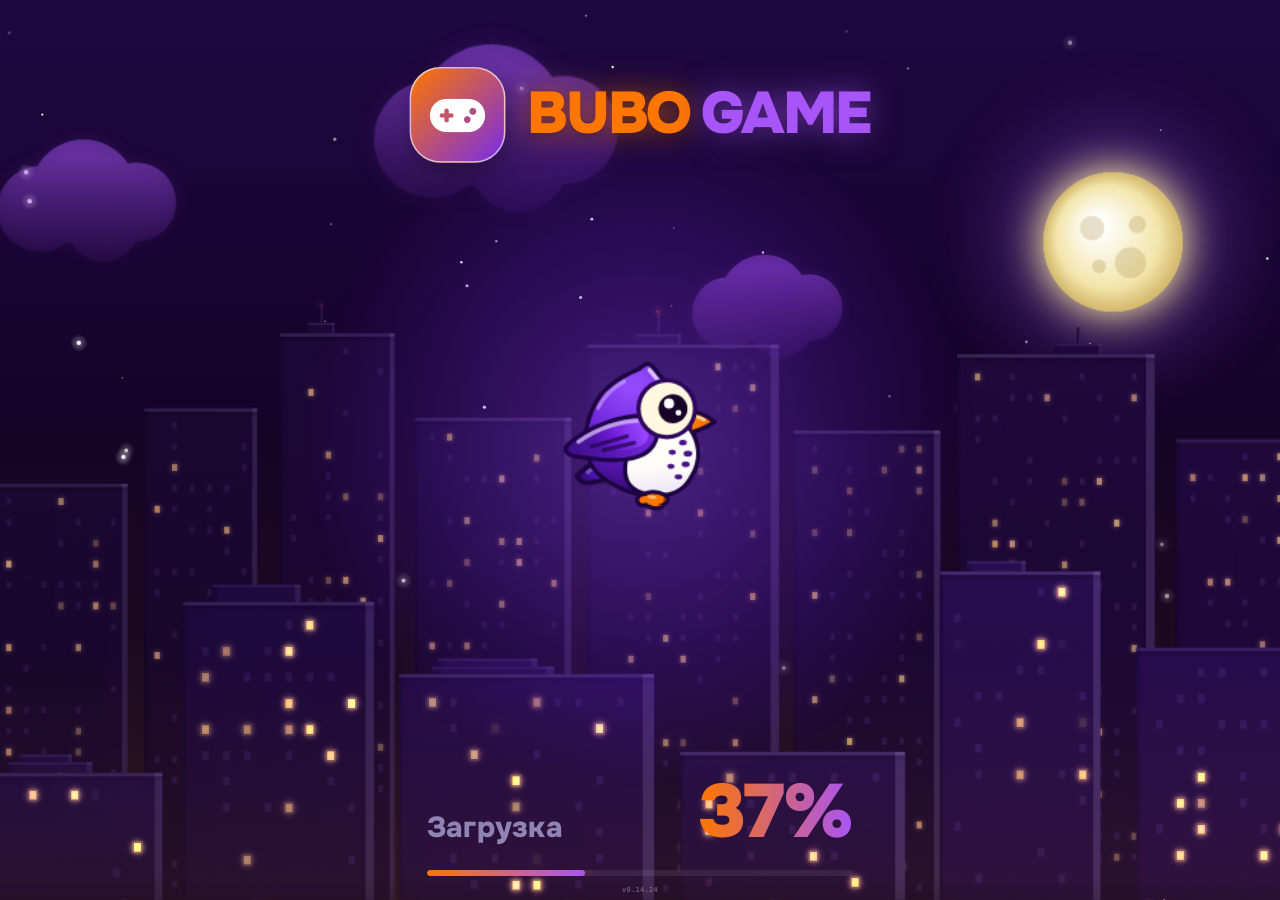
==== app.html @ 9967c68c "v0.14.24: регистрация (ник, почта, пароль, аватар-сова; ВК — заглушка), плашка игрока в меню, окно с" ====
<!DOCTYPE html>
<html lang="ru">
<head>
    <meta http-equiv="Cache-Control" content="no-cache, no-store, must-revalidate">
    <meta http-equiv="Pragma" content="no-cache">
    <meta charset="UTF-8">
    <meta name="color-scheme" content="only light">
    <meta name="supported-color-schemes" content="only light">
    <meta name="theme-color" content="#140326">
    <link rel="manifest" href="manifest.webmanifest">
    <link rel="icon" type="image/png" href="icons/icon-192.png?v=7">
    <link rel="apple-touch-icon" href="icons/apple-touch-icon.png?v=7">
    <meta name="viewport" content="width=device-width, initial-scale=1.0, maximum-scale=1.0, user-scalable=no">
    <title>BUBOGAME v0.14.24</title>
    <!-- Font Awesome 6 Free -->
    <link rel="stylesheet" href="css/fontawesome.css?v=0.14.24">
    <!-- Onest: локальные файлы -->
    <link rel="stylesheet" href="css/fonts.css?v=0.14.24">

    <script src="js/music-hold.js?v=0.14.24"></script>
    <link rel="stylesheet" href="css/style.css?v=0.14.24">
    
    
<link rel="stylesheet" href="css/admin.css?v=0.14.24" id="adminStyle">
    <!-- Tailwind: готовый файл стилей вместо онлайн-компилятора (тот следил за каждым изменением страницы и пересобирал стили прямо во время игры) -->
    <link rel="stylesheet" href="css/tailwind.css?v=0.14.24">
</head>
<body class="flex items-center justify-center h-full w-full">
    <!-- ЭКРАН ЗАГРУЗКИ: свои стили (не зависят от Tailwind); логотип ставится ровно на место логотипа главного меню -->
    <link rel="stylesheet" href="css/boot.css?v=0.14.24">
    <link rel="stylesheet" href="css/features.css?v=0.14.24">
    <link rel="stylesheet" href="css/rules.css?v=0.14.24">
    <link rel="stylesheet" href="css/settings.css?v=0.14.24">
    <link rel="stylesheet" href="css/profile.css?v=0.14.24">
    <div id="bootLoader">
        <canvas class="bl-stars" id="blStars"></canvas>
        <div class="bl-haze"></div>
        <div class="bl-logo" id="blLogo">
            <div class="bl-ico"><i class="fa-solid fa-gamepad"></i></div>
            <div class="bl-txt"><span style="color:#FE7600">BUBO</span><span style="color:#A855F7">GAME</span></div>
        </div>
        <div class="bl-owlbox"><canvas class="bl-owlcv" id="blOwlCv"></canvas></div>
        <div class="bl-foot">
            <div class="bl-prog" id="blProg">
                <div class="bl-row"><div class="bl-name" id="blLabel">Загрузка</div><div class="bl-pct" id="blPct">0%</div></div>
                <div class="bl-bar"><div class="bl-mask" id="blFill"></div></div>
            </div>
            <div class="bl-tap" id="blGo">Тапни, чтобы продолжить</div>
        </div>
        <div id="buildTag" style="display:block;position:absolute;left:0;right:0;bottom:6px;text-align:center;pointer-events:none;user-select:none;font:600 7px/1 monospace;color:rgba(255,255,255,.3);letter-spacing:.04em">v0.14.24</div>
    </div>
    <div id="menuHalo"><div class="mh"></div></div>   <!-- свечение совы с экрана загрузки остаётся и в главном меню -->
    <script src="js/boot.js?v=0.14.24"></script>
    <div id="gameContainer" class="relative w-full h-full max-w-md max-h-[920px] aspect-[9/16] shadow-2xl overflow-hidden flex flex-col justify-between bg-[#140326]">
        <!-- СТАРТОВЫЙ ЭКРАН / ГЛАВНОЕ МЕНЮ -->
        <div id="startScreen" class="absolute inset-0 z-30 flex flex-col justify-between p-3 bg-[#140326]/20 overflow-y-auto custom-scroll">
            <div id="menuCoins" title="Монеты"><i class="fa-solid fa-coins mc-coin"></i><i class="mc-tw" style="left:7px;top:4px;--s:7px;--d:0s">✦</i><i class="mc-tw" style="left:27px;top:24px;--s:6px;--d:1.3s">✦</i><span id="menuCoinsN">0</span></div>
            <button id="openRouletteBtn" class="rw-menu-btn h-9 w-9 rounded-xl bg-[#1d0936]/90 border border-[#782CE9]/60 text-purple-200 hover:text-white flex items-center justify-center shadow-lg transition-all active:scale-95 shrink-0" title="Рулетка призов">
                <i class="fa-solid fa-dice text-xs"></i>
                <span id="rwMenuBadge" class="rw-badge hidden">0</span>
            </button>
            <button id="openQuizBtn" class="rw-menu-btn h-9 w-9 rounded-xl bg-[#1d0936]/90 border border-[#782CE9]/60 text-purple-200 hover:text-white flex items-center justify-center shadow-lg transition-all active:scale-95 shrink-0" title="Вопросы">
                <i class="fa-solid fa-comments text-xs"></i>
            </button>
            <button id="openShopBtn" class="rw-menu-btn h-9 w-9 rounded-xl bg-[#1d0936]/90 border border-[#782CE9]/60 text-purple-200 hover:text-white flex items-center justify-center shadow-lg transition-all active:scale-95 shrink-0" title="Лавка">
                <i class="fa-solid fa-store text-xs"></i>
            </button>
            <button id="openAdminBtn" class="rw-menu-btn h-9 w-9 rounded-xl bg-[#1d0936]/90 border border-[#782CE9]/60 text-purple-200 hover:text-white flex items-center justify-center shadow-lg transition-all active:scale-95 shrink-0" title="Админка">
                <i class="fa-solid fa-sliders text-xs"></i>
            </button>
            
            <div class="menu-logo-wrap px-1 w-full flex items-center justify-center">
                <div class="flex items-center space-x-2.5 filter drop-shadow-[0_2px_20px_rgba(254,118,0,0.65)]">
                    <div class="w-14 h-14 rounded-2xl bg-gradient-to-br from-[#FE7600] to-[#782CE9] flex items-center justify-center shadow-lg border border-white/30 shrink-0">
                        <i class="fa-solid fa-gamepad text-white text-2xl"></i>
                    </div>
                    <div class="text-[30px] sm:text-[36px] tracking-tight font-black leading-none flex items-center space-x-1.5">
                        <span class="text-[#FE7600] font-black">BUBO</span>
                        <span class="text-[#A855F7] font-black">GAME</span>
                    </div>
                </div>
            </div>

            <div class="w-full space-y-2 py-1">
                <div id="menuDiffCard" class="diff-card hidden glass-panel-menu border-[#782CE9]/60 rounded-2xl p-3 shadow-xl space-y-1">
                    <div class="flex justify-between items-center text-[10px] font-black text-purple-200">
                        <div class="flex items-center space-x-1 text-cyan-400 uppercase tracking-tight">
                            <i class="fa-solid fa-gauge-high text-[10px]"></i>
                            <span>СЛОЖНОСТЬ: <strong id="menuDiffLabel" class="diff-label text-emerald-400 font-black">СУПЕРЛАЙТ</strong></span>
                        </div>
                        <div id="menuDiffPercent" class="text-purple-300 font-black">0%</div>
                    </div>
                    <div class="diff-bar" data-prefix="menu"></div>
                </div>

                <div id="statsCard" class="hidden glass-panel-menu border-[#FE7600]/45 rounded-2xl p-3.5 shadow-xl text-left space-y-2">
                    <div class="flex justify-between items-center text-[11px] text-[#FE7600] font-black">
                        <span class="uppercase tracking-wider font-black" style="color:#fff"><i class="fa-solid fa-chart-line mr-1" style="color:#FE7600"></i> Прогресс</span>
                        <div id="menuAttempts" class="flex items-center space-x-1 uppercase tracking-wider shrink-0" style="color:#fff;font-size:11px"><i class="fa-solid fa-rotate-right" style="color:#FE7600;font-size:11px"></i><span class="font-black" style="font-size:11px">ПОПЫТКИ: <strong id="menuAttemptsVal" class="font-black" style="color:#FE7600;font-size:11px">2</strong></span></div>
                    </div>
                    <div class="grid grid-cols-2 gap-2 text-purple-200">
                        <div class="bg-[#140326]/80 px-2.5 py-1 rounded-xl border border-purple-900/50 flex justify-between items-center whitespace-nowrap">
                            <span class="text-[11px] font-bold" style="color:#FE7600">Вопросы:</span>
                            <span id="menuScore" class="text-[13px] font-black ml-1" style="color:#FE7600">0</span>
                        </div>
                        <div class="bg-[#140326]/80 px-2.5 py-1 rounded-xl border border-purple-900/50 flex justify-between items-center whitespace-nowrap">
                            <span class="text-[11px] font-bold" style="color:#A855F7">Темы:</span>
                            <span id="menuTokens" class="text-[13px] font-black ml-1" style="color:#A855F7">0 / 70</span>
                        </div>
                    </div>
                    <div class="grid grid-cols-6 gap-1 pt-1 pb-0.5">
                        <div id="menu-badge-music" class="collection-badge-slot rounded-xl bg-[#140326]/90 border border-white/10 flex flex-col items-center justify-between">
                            <i id="menu-icon_music" class="fa-solid fa-music text-gray-500 text-[12px] leading-none"></i>
                            <span class="collection-theme-label text-[6px] text-gray-400 font-black leading-none">Музыка</span>
                            <span id="menu-cnt_music" class="text-[8px] text-gray-300 font-black leading-none">0/20</span>
                        </div>
                        <div id="menu-badge-logic" class="collection-badge-slot rounded-xl bg-[#140326]/90 border border-white/10 flex flex-col items-center justify-between">
                            <i id="menu-icon_logic" class="fa-solid fa-brain text-gray-500 text-[12px] leading-none"></i>
                            <span class="collection-theme-label text-[6px] text-gray-400 font-black leading-none">Обо всём</span>
                            <span id="menu-cnt_logic" class="text-[8px] text-gray-300 font-black leading-none">0/15</span>
                        </div>
                        <div id="menu-badge-kino" class="collection-badge-slot rounded-xl bg-[#140326]/90 border border-white/10 flex flex-col items-center justify-between">
                            <i id="menu-icon_kino" class="fa-solid fa-film text-gray-500 text-[12px] leading-none"></i>
                            <span class="collection-theme-label text-[6px] text-gray-400 font-black leading-none">Кино</span>
                            <span id="menu-cnt_kino" class="text-[8px] text-gray-300 font-black leading-none">0/10</span>
                        </div>
                        <div id="menu-badge-series" class="collection-badge-slot rounded-xl bg-[#140326]/90 border border-white/10 flex flex-col items-center justify-between">
                            <i id="menu-icon_series" class="fa-solid fa-clapperboard text-gray-500 text-[12px] leading-none"></i>
                            <span class="collection-theme-label text-[6px] text-gray-400 font-black leading-none">Сериалы</span>
                            <span id="menu-cnt_series" class="text-[8px] text-gray-300 font-black leading-none">0/10</span>
                        </div>
                        <div id="menu-badge-cartoons" class="collection-badge-slot rounded-xl bg-[#140326]/90 border border-white/10 flex flex-col items-center justify-between">
                            <i id="menu-icon_cartoons" class="fa-solid fa-paw text-gray-500 text-[12px] leading-none"></i>
                            <span class="collection-theme-label text-[6px] text-gray-400 font-black leading-none">Мультики</span>
                            <span id="menu-cnt_cartoons" class="text-[8px] text-gray-300 font-black leading-none">0/10</span>
                        </div>
                        <div id="menu-badge-fun" class="collection-badge-slot rounded-xl bg-[#140326]/90 border border-white/10 flex flex-col items-center justify-between">
                            <i id="menu-icon_fun" class="fa-solid fa-hat-wizard text-gray-500 text-[12px] leading-none"></i>
                            <span class="collection-theme-label text-[6px] text-gray-400 font-black leading-none">Фан-дом</span>
                            <span id="menu-cnt_fun" class="text-[8px] text-gray-300 font-black leading-none">0/5</span>
                        </div>
                    </div>
                </div>

                <div id="menuGoalCard" class="relative glass-panel-menu border-[#782CE9]/60 rounded-2xl p-3.5 shadow-xl text-left space-y-2">
                    <button id="menuGoalX" type="button" aria-label="Скрыть"><i class="fa-solid fa-xmark"></i></button>
                    <div class="flex items-center space-x-2 text-[12px] uppercase tracking-wider text-[#FE7600] font-black">
                        <i class="fa-solid fa-bullseye text-sm"></i>
                        <span class="font-black">Цель полёта</span>
                    </div>
                    <p class="text-[11px] text-purple-100 leading-snug font-medium">
                        <span id="menuGoalText"></span>
                    </p>
                    <p class="text-[10px] text-purple-300 leading-snug font-medium">
                        <i class="fa-solid fa-triangle-exclamation text-amber-400 mr-1.5 text-[9px]"></i>Остерегайтесь труб и следите за силами совы — подбирайте перья и напитки, чтобы не выбиться из сил!
                    </p>
                </div>
            </div>

            <div class="w-full space-y-2 pt-1 pb-1">
                <div class="grid grid-cols-2 gap-2">
                    <button id="openRulesBtn" class="w-full py-3 rounded-2xl bg-[#240a42]/80 hover:bg-[#2d0e52] border border-[#FE7600]/40 text-purple-200 text-[11px] flex items-center justify-center space-x-1.5 transition-all shadow-md active:scale-95 font-black">
                        <i class="fa-solid fa-circle-question text-[#FE7600] text-xs"></i>
                        <span class="font-black">ПРАВИЛА</span>
                    </button>
                    <button id="openSettingsBtn" class="w-full py-3 rounded-2xl bg-[#240a42]/80 hover:bg-[#2d0e52] border border-[#A855F7]/45 text-purple-200 text-[11px] flex items-center justify-center space-x-1.5 transition-all shadow-md active:scale-95 font-black">
                        <i class="fa-solid fa-gear text-[#A855F7] text-xs"></i>
                        <span class="font-black">НАСТРОЙКИ</span>
                    </button>
                </div>

                <button id="startBtn" class="btn-bubo w-full py-2 px-3 rounded-2xl flex flex-col items-center justify-center shadow-2xl active:scale-95 transition-all">
                    <div class="flex items-center space-x-2">
                        <i class="fa-solid fa-play text-[11px] text-white font-black"></i>
                        <span id="startBtnLabel" class="text-[15px] font-black tracking-wider uppercase text-white">НАЧАТЬ ПОЛЕТ</span>
                    </div>
                    <span id="startBtnSub" class="text-[9px] font-bold text-white/85 mt-0.5 tracking-tight uppercase">ОСТАЛОСЬ ПОПЫТОК: 2</span>
                </button>

                <button id="resetProgressBtn" class="hidden btn-secondary w-full py-2.5 rounded-2xl text-[11px] uppercase tracking-wider flex items-center justify-center space-x-2 font-black">
                    <i class="fa-solid fa-rotate-left text-xs"></i>
                    <span class="font-black">ЗАНОВО</span>
                </button>
            </div>
        </div>

        <!-- ИГРОВОЙ ХОД И ИГРОВОЙ ЭКРАН -->
        <div id="topHud" class="hidden absolute top-3 left-3.5 right-3.5 z-20 flex justify-between items-center pointer-events-none">
            <div class="flex items-center space-x-1.5 pointer-events-auto">
                <button id="homeBtn" class="h-9 w-9 rounded-xl bg-[#1d0936]/90 border border-[#782CE9]/60 text-purple-200 hover:text-white flex items-center justify-center shadow-lg transition-all active:scale-95 shrink-0">
                    <i class="fa-solid fa-pause text-[14px]"></i>
                </button>
                <button id="musicToggleBtn" class="h-9 w-9 rounded-xl bg-[#1d0936]/90 border border-[#782CE9]/60 text-purple-200 hover:text-white flex items-center justify-center shadow-lg transition-all active:scale-95 relative shrink-0">
                    <i id="musicToggleIcon" class="fa-solid fa-music text-xs"></i>
                    <i id="musicMuteSlash" class="fa-solid fa-slash absolute text-red-400 text-xs hidden"></i>
                </button>
            </div>

            <div id="topHudStats" class="flex items-center space-x-1.5">
                <div id="scoreBadge" class="h-9 bg-[#1d0936]/90 border border-[#FE7600]/60 px-2.5 rounded-xl flex items-center space-x-1.5 shadow-lg backdrop-blur-md justify-center transition-all shrink-0">
                    <i id="scoreIcon" class="fa-solid fa-circle-question text-[#FE7600] text-[12px] shrink-0"></i>
                    <span id="scoreVal" class="text-white text-[10px] font-black">0</span>
                </div>
                <div id="staminaBadge" class="h-9 w-[70px] bg-[#1d0936]/90 border border-[#22c55e]/60 px-2 rounded-xl flex items-center space-x-1.5 shadow-lg backdrop-blur-md justify-center transition-all shrink-0">
                    <i id="staminaIcon" class="fa-solid fa-feather-pointed text-[#22c55e] text-[12px] shrink-0"></i>
                    <span id="staminaVal" class="text-white text-[10px] font-black">100%</span>
                </div>
                <div id="livesContainer" class="h-9 bg-[#1d0936]/90 border border-red-500/60 px-[10px] rounded-xl flex items-center space-x-1 shadow-lg backdrop-blur-md justify-center transition-all shrink-0">
                    <div class="w-3.5 h-3.5 flex items-center justify-center shrink-0"><i class="fa-solid fa-heart text-red-500 text-[12px]"></i></div>
                    <div class="w-3.5 h-3.5 flex items-center justify-center shrink-0"><i class="fa-solid fa-heart text-red-500 text-[12px]"></i></div>
                    <div class="w-3.5 h-3.5 flex items-center justify-center shrink-0"><i class="fa-solid fa-heart text-red-500 text-[12px]"></i></div>
                    <div class="w-3.5 h-3.5 flex items-center justify-center shrink-0"><i class="fa-solid fa-heart text-[12px]" style="color: rgba(196, 167, 255, 0.2)"></i></div>
                    <div class="w-3.5 h-3.5 flex items-center justify-center shrink-0"><i class="fa-solid fa-heart text-[12px]" style="color: rgba(196, 167, 255, 0.2)"></i></div>
                </div>
            </div>
        </div>

        <div id="buffBar" style="z-index:25" class="absolute top-14 left-3.5 z-15 flex flex-col items-start space-y-1 pointer-events-none transition-all duration-300">
        </div>

        <canvas id="gameCanvas" class="w-full h-full"></canvas>

        <div id="tapToStartMsg" class="hidden absolute inset-0 z-25 flex items-center justify-center pointer-events-none transition-opacity duration-300">
            <div class="glass-panel border-[#FE7600] px-5 py-2.5 rounded-2xl shadow-[0_0_24px_rgba(254,118,0,0.65)] flex items-center space-x-2.5 animate-bounce">
                <i class="fa-solid fa-hand-pointer text-[#FE7600] text-sm"></i>
                <span class="text-white text-xs font-black uppercase tracking-wider">ТАПНИ, ЧТОБЫ ЛЕТЕТЬ!</span>
            </div>
        </div>

        <div id="hudFxLayer" class="absolute inset-0 pointer-events-none z-35 overflow-hidden"></div>

        <div id="bottomHud" class="hidden absolute left-3.5 right-3.5 bottom-3.5 z-20 space-y-2">
            <div id="diffCard" class="diff-card glass-panel border-[#782CE9]/60 rounded-2xl p-2 shadow-xl space-y-1">
                <div class="flex justify-between items-center text-[8px] font-black text-purple-200">
                    <div class="flex items-center space-x-1 text-cyan-400 uppercase tracking-tight">
                        <i class="fa-solid fa-gauge-high text-[8px]"></i>
                        <span>СЛОЖНОСТЬ: <strong id="diffLabel" class="diff-label text-emerald-400 font-black">СУПЕРЛАЙТ</strong></span>
                    </div>
                    <div id="diffPercent" class="text-purple-300 font-black">0%</div>
                </div>
                <div class="diff-bar" data-prefix=""></div>
            </div>

            <div class="glass-panel border-[#782CE9]/60 rounded-2xl p-2 shadow-2xl space-y-1">
                <div class="flex justify-between items-center text-[8px] font-black text-purple-200 border-b border-[#782CE9]/30 pb-1 px-0.5 whitespace-nowrap overflow-hidden">
                    <div class="flex items-center space-x-1 text-[#FE7600] uppercase tracking-tight shrink-0">
                        <i class="fa-solid fa-trophy text-[8px]"></i>
                        <span class="truncate font-black">ВАША КОЛЛЕКЦИЯ ТЕМ</span>
                    </div>
                    <div id="attemptsBadge" class="flex items-center space-x-1 text-purple-300 uppercase tracking-tight shrink-0 ml-1">
                        <i class="fa-solid fa-rotate-right text-[8px] text-[#FE7600]"></i>
                        <span class="font-black">ПОПЫТКИ: <strong id="attemptsVal" class="font-black" style="color:#FE7600">2</strong></span>
                    </div>
                </div>

                <div class="grid grid-cols-6 gap-1 pt-0.5 pb-0.5">
                    <div id="badge-music" class="collection-badge-slot rounded-xl bg-[#140326]/90 border border-white/10 flex flex-col items-center justify-between transition-all duration-300">
                        <i id="icon_music" class="fa-solid fa-music text-gray-500 text-[12px] leading-none"></i>
                        <span id="label_music" class="collection-theme-label text-[6px] text-gray-400 font-black leading-none">Музыка</span>
                        <span id="cnt_music" class="text-[8px] text-gray-300 font-black leading-none">0/20</span>
                    </div>
                    <div id="badge-logic" class="collection-badge-slot rounded-xl bg-[#140326]/90 border border-white/10 flex flex-col items-center justify-between transition-all duration-300">
                        <i id="icon_logic" class="fa-solid fa-brain text-gray-500 text-[12px] leading-none"></i>
                        <span id="label_logic" class="collection-theme-label text-[6px] text-gray-400 font-black leading-none">Обо всём</span>
                        <span id="cnt_logic" class="text-[8px] text-gray-300 font-black leading-none">0/15</span>
                    </div>
                    <div id="badge-kino" class="collection-badge-slot rounded-xl bg-[#140326]/90 border border-white/10 flex flex-col items-center justify-between transition-all duration-300">
                        <i id="icon_kino" class="fa-solid fa-film text-gray-500 text-[12px] leading-none"></i>
                        <span id="label_kino" class="collection-theme-label text-[6px] text-gray-400 font-black leading-none">Кино</span>
                        <span id="cnt_kino" class="text-[8px] text-gray-300 font-black leading-none">0/10</span>
                    </div>
                    <div id="badge-series" class="collection-badge-slot rounded-xl bg-[#140326]/90 border border-white/10 flex flex-col items-center justify-between transition-all duration-300">
                        <i id="icon_series" class="fa-solid fa-clapperboard text-gray-500 text-[12px] leading-none"></i>
                        <span id="label_series" class="collection-theme-label text-[6px] text-gray-400 font-black leading-none">Сериалы</span>
                        <span id="cnt_series" class="text-[8px] text-gray-300 font-black leading-none">0/10</span>
                    </div>
                    <div id="badge-cartoons" class="collection-badge-slot rounded-xl bg-[#140326]/90 border border-white/10 flex flex-col items-center justify-between transition-all duration-300">
                        <i id="icon_cartoons" class="fa-solid fa-paw text-gray-500 text-[12px] leading-none"></i>
                        <span id="label_cartoons" class="collection-theme-label text-[6px] text-gray-400 font-black leading-none">Мультики</span>
                        <span id="cnt_cartoons" class="text-[8px] text-gray-300 font-black leading-none">0/10</span>
                    </div>
                    <div id="badge-fun" class="collection-badge-slot rounded-xl bg-[#140326]/90 border border-white/10 flex flex-col items-center justify-between transition-all duration-300">
                        <i id="icon_fun" class="fa-solid fa-hat-wizard text-gray-500 text-[12px] leading-none"></i>
                        <span id="label_fun" class="collection-theme-label text-[6px] text-gray-400 font-black leading-none">Фан-дом</span>
                        <span id="cnt_fun" class="text-[8px] text-gray-300 font-black leading-none">0/5</span>
                    </div>
                </div>
            </div>
        </div>
    </div>

    <!-- МОДАЛЬНОЕ ОКНО ПРАВИЛ -->
        <!-- АДМИНКА: настройки игры -->
        <div id="adminModal" class="hidden">
            <div class="adm-panel">
                <div class="adm-head">
                    <div class="adm-title"><i class="fa-solid fa-sliders"></i><span>Админка</span></div>
                    <button id="admClose" class="adm-x" aria-label="Закрыть"><i class="fa-solid fa-xmark"></i></button>
                </div>
                <div id="admTabs" class="adm-tabs"></div>
                <div id="admBody" class="adm-body"></div>
                <button id="admAttBtn" type="button" style="flex:0 0 auto;width:100%;display:flex;align-items:center;justify-content:center;gap:9px;padding:14px 10px;border-radius:14px;font:900 13px Onest,sans-serif;letter-spacing:.06em;cursor:pointer;background:rgba(20,3,38,.6);border:2px solid #22C55E;color:#22C55E;box-shadow:none"><i class="fa-solid fa-rotate-left"></i><span>СБРОСИТЬ ИГРУ</span></button>
                <div class="adm-foot">
                    <button id="admReset" class="adm-btn adm-btn-2"><i class="fa-solid fa-rotate-left"></i><span>Сбросить</span></button>
                    <button id="admDone" class="adm-btn adm-btn-1">Сохранить</button>
                </div>
            </div>
        </div>

    <div id="rulesModal" class="hidden">
        <div id="rlWin">
            <button id="closeRulesBtn" type="button" class="win-x" aria-label="Закрыть"><i class="fa-solid fa-xmark"></i></button>
            <div class="ru-head"><div class="ru-emb"><div class="ru-glow"></div><div class="ru-ring"></div><div class="ru-core"><i class="fa-solid fa-book-open"></i></div><i class="ru-tw" style="left:calc(50% + -46px - 4.0px);top:calc(50% + -16px - 4.0px);--s:8px;--d:0s">✦</i><i class="ru-tw" style="left:calc(50% + 48px - 3.5px);top:calc(50% + 10px - 3.5px);--s:7px;--d:0.9s">✦</i><i class="ru-tw" style="left:calc(50% + 32px - 3.0px);top:calc(50% + -38px - 3.0px);--s:6px;--d:1.7s">✦</i></div>
                <div class="ru-title"><b>ПРАВИЛА</b><span>Всё, что есть в игре, — по разделам</span></div></div>
            <div class="ru-tabs" id="ruTabs" role="tablist"></div>
            <div class="ru-body"><div class="ru-scroll" id="ruScroll"><div class="ru-pane" id="ruPane"></div></div><i class="ru-sb"></i></div>
            <div class="ru-btns">
                <button id="understoodRulesBtn" type="button" class="btn-bubo ru-btn"><i class="fa-solid fa-play"></i>ПОНЯТНО, В ПОЛЁТ!</button>
                <button id="rulesBackBtn" type="button" class="ru-btn sec" onclick="event.stopPropagation(); document.getElementById('closeRulesBtn').click();"><i class="fa-solid fa-house"></i>В ГЛАВНОЕ МЕНЮ</button>
            </div>
        </div>
    </div>

    <!-- МОДАЛЬНОЕ ОКНО НАСТРОЕК -->
    <div id="settingsModal" class="hidden absolute inset-0 z-40 flex items-center justify-center p-3 sm:p-4 bg-[#140326]/20 backdrop-blur-[7px]">
        <div id="stWin" class="glass-panel">
            <button id="closeSettingsBtn" type="button" class="st-x" aria-label="Закрыть"><i class="fa-solid fa-xmark"></i></button>
            <div class="st-top">
                <div class="st-emb"><div class="st-glow"></div><div class="st-ring"></div><div class="st-core"><i class="fa-solid fa-gear"></i></div>
                    <i class="st-tw" style="left:6px;top:20px;--s:9px;--d:0s">✦</i><i class="st-tw" style="right:2px;top:34px;--s:7px;--d:.9s">✦</i><i class="st-tw" style="right:18px;top:2px;--s:6px;--d:1.7s">✦</i></div>
                <div class="st-title"><b>НАСТРОЙКИ</b><span>Звук, графика и управление</span></div>
            </div>

            <div class="st-scroll custom-scroll">
                <!-- Музыка -->
                <div class="st-row" style="--c:#FE7600">
                    <div class="st-line">
                        <span class="st-lbl"><span class="st-ic"><i class="fa-solid fa-music"></i></span>Музыка</span>
                        <button id="settingsMusicToggle" type="button" class="st-sw w-11 h-6 rounded-full bg-[#782CE9] p-1 flex items-center transition-colors"><div id="settingsMusicThumb" class="w-4 h-4 rounded-full bg-white transform translate-x-5 transition-transform"></div></button>
                    </div>
                    <div class="st-sub"><span>Громкость музыки</span><b id="musicVolLabel">38%</b></div>
                    <input id="musicVolumeSlider" type="range" min="0" max="100" value="38" class="st-range">
                </div>

                <!-- Звуки игры -->
                <div class="st-row" style="--c:#00D2FF">
                    <div class="st-line">
                        <span class="st-lbl"><span class="st-ic"><i class="fa-solid fa-volume-high"></i></span>Звуки игры</span>
                        <button id="settingsSfxToggle" type="button" class="st-sw w-11 h-6 rounded-full bg-[#782CE9] p-1 flex items-center transition-colors"><div id="settingsSfxThumb" class="w-4 h-4 rounded-full bg-white transform translate-x-5 transition-transform"></div></button>
                    </div>
                    <div class="st-sub"><span>Громкость звуков</span><b id="sfxVolLabel">100%</b></div>
                    <input id="sfxVolumeSlider" type="range" min="0" max="100" value="100" class="st-range">
                </div>

                <!-- Вибрация -->
                <div class="st-row" style="--c:#22C55E">
                    <div class="st-line">
                        <span class="st-lbl"><span class="st-ic"><i class="fa-solid fa-mobile-screen-button"></i></span>Виброотдача</span>
                        <button id="settingsVibeToggle" type="button" class="st-sw w-11 h-6 rounded-full bg-[#782CE9] p-1 flex items-center transition-colors"><div id="settingsVibeThumb" class="w-4 h-4 rounded-full bg-white transform translate-x-5 transition-transform"></div></button>
                    </div>
                </div>

                <!-- Расположение верхней панели в игре -->
                <div class="st-row" style="--c:#F43F5E">
                    <div class="st-line">
                        <span class="st-lbl"><span class="st-ic"><i class="fa-solid fa-heart"></i></span>Где жизни в игре</span>
                    </div>
                    <div class="st-side">
                        <span id="hudSideL" class="font-black text-white">Слева</span>
                        <button id="settingsHudSwapToggle" type="button" class="st-sw w-11 h-6 rounded-full bg-[#782CE9] p-1 flex items-center transition-colors shrink-0"><div id="settingsHudSwapThumb" class="w-4 h-4 rounded-full bg-white transform translate-x-0 transition-transform"></div></button>
                        <span id="hudSideR" class="font-black text-purple-300">Справа</span>
                    </div>
                </div>

                <!-- Где таймеры эффектов (и уведомления о бонусах — с другой стороны) -->
                <div class="st-row" style="--c:#FACC15">
                    <div class="st-line">
                        <span class="st-lbl"><span class="st-ic"><i class="fa-solid fa-stopwatch"></i></span>Где таймеры эффектов</span>
                    </div>
                    <div class="st-side">
                        <span id="timerSideL" class="font-black text-white">Слева</span>
                        <button id="settingsTimerSideToggle" type="button" class="st-sw w-11 h-6 rounded-full bg-[#782CE9] p-1 flex items-center transition-colors shrink-0"><div id="settingsTimerSideThumb" class="w-4 h-4 rounded-full bg-white transform translate-x-0 transition-transform"></div></button>
                        <span id="timerSideR" class="font-black text-purple-300">Справа</span>
                    </div>
                </div>

                <!-- Где кнопки запаса эффектов (щит, ускорение, замедление, ШАЗАМ из лавки) -->
                <div class="st-row" style="--c:#4ADE80">
                    <div class="st-line">
                        <span class="st-lbl"><span class="st-ic"><i class="fa-solid fa-shield-halved"></i></span>Где кнопки запаса</span>
                    </div>
                    <div class="st-side">
                        <span id="invSideL" class="font-black text-white">Слева</span>
                        <button id="settingsInvSideToggle" type="button" class="st-sw w-11 h-6 rounded-full bg-[#782CE9] p-1 flex items-center transition-colors shrink-0"><div id="settingsInvSideThumb" class="w-4 h-4 rounded-full bg-white transform translate-x-0 transition-transform"></div></button>
                        <span id="invSideR" class="font-black text-purple-300">Справа</span>
                    </div>
                </div>

                <!-- Графика -->
                <div class="st-row" style="--c:#A855F7">
                    <div class="st-line">
                        <span class="st-lbl"><span class="st-ic"><i class="fa-solid fa-display"></i></span>Графика</span>
                        <b id="gfxLabel" class="st-val">Средняя</b>
                    </div>
                    <input id="gfxSlider" type="range" min="0" max="2" step="1" value="1" class="st-range">
                    <div class="st-ticks">
                        <span class="gfx-tick" data-q="low">Низкая</span>
                        <span class="gfx-tick" data-q="medium">Средняя</span>
                        <span class="gfx-tick" data-q="high">Высокая</span>
                    </div>
                    <div id="gfxHint" class="st-hint">Баланс чёткости и скорости</div>
                </div>

                <!-- Полноэкранный режим (в установленном приложении скрыт) -->
                <div id="stFsRow" class="st-row" style="--c:#C084FC">
                    <div class="st-line">
                        <span class="st-lbl"><span class="st-ic"><i class="fa-solid fa-expand"></i></span>На весь экран</span>
                        <button id="fullscreenBtn" type="button" class="st-sw w-11 h-6 rounded-full bg-[#782CE9] p-1 flex items-center transition-colors"><div id="fullscreenThumb" class="w-4 h-4 rounded-full bg-white transform translate-x-0 transition-transform"></div></button>
                    </div>
                </div>
            </div>

            <div class="st-btns">
                <button id="saveSettingsBtn" type="button" class="st-btn st-save" disabled><i class="fa-solid fa-check"></i><span id="saveSettingsLabel">СОХРАНИТЬ</span></button>
                <button id="settingsBackBtn" type="button" class="st-btn sec" onclick="event.stopPropagation(); document.getElementById('closeSettingsBtn').click();"><i class="fa-solid fa-house"></i>В ГЛАВНОЕ МЕНЮ</button>
            </div>
        </div>
    </div>

    <!-- ЭКРАН ПОРАЖЕНИЯ -->
    <div id="gameOverModal" class="hidden absolute inset-0 z-40 flex items-center justify-center p-4 bg-[#140326]/20 backdrop-blur-[7px] text-center">
        <div id="goWin">
            <div class="go-top">
                <div class="go-emb"><div class="go-glow"></div><div class="go-ring"></div><div class="go-core"><i id="goIcon" class="fa-solid fa-heart-crack"></i></div><i class="go-tw" style="left:4px;top:18px;--s:9px;--d:0s">✦</i><i class="go-tw" style="right:2px;top:30px;--s:7px;--d:.8s">✦</i><i class="go-tw" style="left:16px;bottom:6px;--s:6px;--d:1.5s">✦</i></div>
                <div class="go-title"><b id="gameOverTitle">ПОПЫТКА ПОТЕРЯНА</b><span id="gameOverSubtext">Списана 1 попытка</span></div>
            </div>

            <div class="go-reason"><div class="go-ri"><i class="fa-solid fa-skull-crossbones"></i></div><div><span class="go-reason-k">ПРИЧИНА</span><span id="gameOverReason">Сова врезалась в трубу.</span></div></div>

            <div class="go-stats">
                <div class="go-st" style="--c:#FE7600"><i class="fa-solid fa-rotate-right"></i><b id="finalAttempts">1</b><span>попыток</span></div>
                <div class="go-st" style="--c:#A855F7"><i class="fa-solid fa-layer-group"></i><b id="finalTokens">0 / 120</b><span>собрано тем</span></div>
                <div class="go-st" style="--c:#38BDF8"><i class="fa-solid fa-circle-question"></i><b id="finalScore">0</b><span>вопросов</span></div>
            </div>

            <div id="gameOverInfo" class="go-info"></div>

            <div class="go-btns">
                <button id="continueAttemptBtn" class="btn-bubo w-full py-3 px-3 rounded-2xl flex flex-col items-center justify-center shadow-xl active:scale-95 transition-all">
                    <div class="flex items-center space-x-2">
                        <i id="continueAttemptIcon" class="fa-solid fa-play text-sm text-white font-black"></i>
                        <span id="continueAttemptTitle" class="text-[13px] font-black tracking-wider uppercase text-white">ПРОДОЛЖИТЬ</span>
                    </div>
                    <span id="continueAttemptSub" class="text-[9.5px] font-bold text-white/85 mt-0.5 tracking-wide uppercase">ОСТАЛОСЬ ПОПЫТОК: 1</span>
                </button>
                <button id="restartFromGameOverBtn" class="hidden btn-secondary w-full py-2.5 rounded-2xl text-[11px] uppercase tracking-wider flex items-center justify-center space-x-2 font-black">
                    <i class="fa-solid fa-rotate-left text-xs font-black"></i>
                    <span class="font-black">ЗАНОВО</span>
                </button>
                <button id="gameOverOkBtn" class="hidden btn-bubo w-full py-3 rounded-2xl text-[13px] uppercase tracking-wider flex items-center justify-center space-x-2 font-black shadow-xl active:scale-95 transition-all">
                    <i class="fa-solid fa-house text-sm font-black"></i>
                    <span class="font-black">В ГЛАВНОЕ МЕНЮ</span>
                </button>
                <button id="earnAttemptBtn" class="hidden go-shop w-full py-2.5 rounded-2xl text-[11px] uppercase tracking-wider flex items-center justify-center space-x-2 font-black active:scale-95 transition-all">
                    <i class="fa-solid fa-store text-sm font-black"></i>
                    <span class="font-black text-white">КУПИТЬ ПОПЫТКУ В ЛАВКЕ</span>
                </button>
                <button id="gameOverHomeBtn" class="btn-secondary w-full py-2.5 rounded-2xl text-[11px] uppercase tracking-wider flex items-center justify-center space-x-2 font-black">
                    <i class="fa-solid fa-house text-xs font-black text-[#FE7600]"></i>
                    <span class="font-black text-white">В ГЛАВНОЕ МЕНЮ</span>
                </button>
            </div>
        </div>
    </div>

    <!-- ПОБЕДА (100% прохождение): промежуточное окно перед рулеткой, в стиле окна рулетки -->
    <div id="winModal" class="hidden absolute inset-0 z-40 flex items-center justify-center p-3 bg-[#140326]/30 backdrop-blur-[7px] text-center">
        <div id="winWindow" class="glass-panel w-full max-w-sm rounded-3xl flex flex-col shadow-2xl relative">
            <div class="win-deco" aria-hidden="true"><div class="win-blob b1"></div><div class="win-blob b2"></div></div>
            <div class="win-emblem"><div class="win-rays" aria-hidden="true"></div><div class="win-emblem-glow"></div><div class="win-cup"><i class="fa-solid fa-trophy"></i></div><i class="win-st s1">✦</i><i class="win-st s2">✦</i><i class="win-st s3">✦</i></div>
            <div class="win-title">ПОБЕДА!</div>
            <p class="win-text">Поздравляем! Вы прошли игру на <b>100%</b> и собрали <b>все темы</b>! Ваша попытка не потрачена, а весь текущий прогресс и собранные бонусы сохранены. Вы можете испытать удачу в рулетке или сразу начать новую игру с этой же попытки!</p>
            <div class="rw-spins-pill has"><div class="rw-spins-ring"><i class="fa-solid fa-dice"></i></div><div class="rw-spins-text"><span>Попыток вращения:</span><b id="vicSpinsText">1</b></div></div>
            <div class="win-btns">
                <button id="vicSpinBtn" class="btn-bubo win-spin w-full py-3.5 rounded-2xl text-[13px] uppercase tracking-wider flex items-center justify-center space-x-2 shadow-2xl font-black">
                    <i class="fa-solid fa-rocket text-sm text-white font-black"></i><span id="vicSpinLabel" class="font-black text-white">ВРАЩАТЬ РУЛЕТКУ (ДОСТУПНО: 1)</span>
                </button>
                <button id="vicNewGameBtn" class="btn-secondary w-full py-2.5 rounded-2xl text-[11px] uppercase tracking-wider font-black flex items-center justify-center space-x-2">
                    <i class="fa-solid fa-play text-xs font-black text-[#FE7600]"></i><span class="font-black text-white">НАЧАТЬ НОВУЮ ИГРУ</span>
                </button>
                <button id="vicHomeBtn" class="btn-secondary w-full py-2.5 rounded-2xl text-[11px] uppercase tracking-wider font-black flex items-center justify-center space-x-2">
                    <i class="fa-solid fa-house text-xs font-black text-[#FE7600]"></i><span class="font-black text-white">В ГЛАВНОЕ МЕНЮ</span>
                </button>
            </div>
        </div>
        <div id="vicConfetti" class="win-confetti" aria-hidden="true"></div>
    </div>

    <!-- ПОДТВЕРЖДЕНИЕ «НАЧАТЬ ЗАНОВО» -->
    <div id="resetConfirmModal" class="hidden absolute inset-0 z-50 flex items-center justify-center p-4 bg-[#140326]/40 backdrop-blur-[7px] text-center">
        <div class="glass-panel w-full max-w-xs rounded-3xl p-5 border-red-500/50 shadow-2xl space-y-3">
            <div class="rc-ico"><i class="fa-solid fa-rotate-left"></i></div>
            <h2 class="text-[18px] leading-snug text-white font-black">Вы точно хотите сбросить текущий прогресс и начать новую игру?</h2>
            <p id="resetLossIntro" class="text-[13px] text-purple-200 font-semibold">Весь текущий прогресс будет безвозвратно потерян:</p>
            <ul id="resetLossList" class="rc-list"></ul>
            <div class="grid grid-cols-2 gap-2 pt-1">
                <button id="resetYesBtn" class="btn-green py-3 rounded-2xl text-[12px] uppercase tracking-wider font-black shadow-xl">ДА</button>
                <button id="resetNoBtn" class="btn-red py-3 rounded-2xl text-[12px] uppercase tracking-wider font-black shadow-xl">НЕТ</button>
            </div>
        </div>
    </div>

    <!-- РУЛЕТКА ПРИЗОВ (окно в стиле остальных меню) -->
    <div id="rouletteModal" class="hidden absolute inset-0 z-40 flex items-center justify-center p-3 sm:p-4 bg-[#140326]/20 backdrop-blur-[7px]">
        <div id="rwWindow" class="glass-panel w-full max-w-sm rounded-3xl p-4 sm:p-5 flex flex-col border-[#782CE9]/60 shadow-2xl space-y-4 relative">
            <div class="rwp-deco" aria-hidden="true"><div class="rwp-blob b1"></div><div class="rwp-blob b2"></div><div class="rwp-ring"></div><i class="rwp-spark" style="left:30%;top:6%;--d:0.00s;--s:10px"></i><i class="rwp-spark" style="left:70%;top:6%;--d:0.37s;--s:9px"></i><i class="rwp-spark" style="left:24%;top:14%;--d:0.74s;--s:8px"></i><i class="rwp-spark" style="left:77%;top:14%;--d:1.11s;--s:11px"></i><i class="rwp-spark" style="left:33%;top:20%;--d:1.48s;--s:7px"></i><i class="rwp-spark" style="left:67%;top:20%;--d:1.85s;--s:8px"></i><i class="rwp-spark" style="left:8%;top:8%;--d:2.22s;--s:8px"></i><i class="rwp-spark" style="left:92%;top:24%;--d:0.19s;--s:8px"></i><i class="rwp-spark" style="left:12%;top:22%;--d:0.56s;--s:7px"></i><i class="rwp-spark" style="left:20%;top:4%;--d:0.93s;--s:6px"></i><i class="rwp-spark" style="left:80%;top:3%;--d:1.30s;--s:6px"></i><i class="rwp-spark" style="left:88%;top:14%;--d:1.67s;--s:7px"></i></div>
            <button id="closeRouletteBtn" class="absolute right-3 top-3 z-10 w-8 h-8 rounded-xl bg-[#782CE9]/30 hover:bg-[#782CE9]/60 text-purple-200 hover:text-white flex items-center justify-center transition-all">
                <i class="fa-solid fa-xmark text-base font-black"></i>
            </button>

            <div class="rwp-head">
                <div class="rwp-emblem"><div class="rwp-emblem-glow"></div><svg class="rwp-wheel" viewBox="0 0 100 100" aria-hidden="true"><defs><linearGradient id="rwpRim" x1="0" y1="0" x2="0" y2="1"><stop offset="0" stop-color="rgba(255,255,255,0.30)"/><stop offset="1" stop-color="rgba(255,255,255,0.08)"/></linearGradient><radialGradient id="rwpEdge" cx="50" cy="50" r="40" gradientUnits="userSpaceOnUse"><stop offset="0.72" stop-color="rgba(0,0,0,0)"/><stop offset="1" stop-color="rgba(10,2,25,0.35)"/></radialGradient><radialGradient id="rwpCoreG" cx="42%" cy="36%" r="70%"><stop offset="0" stop-color="#FFFFFF"/><stop offset="0.7" stop-color="#F1E9FF"/><stop offset="1" stop-color="#D9C9F7"/></radialGradient><linearGradient id="rwpShine" x1="0" y1="0" x2="0" y2="1"><stop offset="0" stop-color="rgba(255,255,255,0.35)"/><stop offset="1" stop-color="rgba(255,255,255,0)"/></linearGradient></defs><circle cx="50" cy="50" r="49" fill="url(#rwpRim)" stroke="rgba(255,255,255,0.22)" stroke-width="0.8"/><circle cx="50" cy="50" r="40.8" fill="#1d0936"/><g class="rwp-rotor"><path d="M39.65 11.36 A40 40 0 0 1 60.35 11.36 L58.02 20.06 A31 31 0 0 0 41.98 20.06 Z" fill="#e96c00"/><path d="M41.98 20.06 A31 31 0 0 1 58.02 20.06 L55.44 29.72 A21 21 0 0 0 44.56 29.72 Z" fill="#9d4900"/><path d="M60.35 11.36 A40 40 0 0 1 78.28 21.72 L71.92 28.08 A31 31 0 0 0 58.02 20.06 Z" fill="#7f54e2"/><path d="M58.02 20.06 A31 31 0 0 1 71.92 28.08 L64.85 35.15 A21 21 0 0 0 55.44 29.72 Z" fill="#563998"/><path d="M78.28 21.72 A40 40 0 0 1 88.64 39.65 L79.94 41.98 A31 31 0 0 0 71.92 28.08 Z" fill="#ce4fe8"/><path d="M71.92 28.08 A31 31 0 0 1 79.94 41.98 L70.28 44.56 A21 21 0 0 0 64.85 35.15 Z" fill="#8a359c"/><path d="M88.64 39.65 A40 40 0 0 1 88.64 60.35 L79.94 58.02 A31 31 0 0 0 79.94 41.98 Z" fill="#29c3af"/><path d="M79.94 41.98 A31 31 0 0 1 79.94 58.02 L70.28 55.44 A21 21 0 0 0 70.28 44.56 Z" fill="#1b8376"/><path d="M88.64 60.35 A40 40 0 0 1 78.28 78.28 L71.92 71.92 A31 31 0 0 0 79.94 58.02 Z" fill="#33ade4"/><path d="M79.94 58.02 A31 31 0 0 1 71.92 71.92 L64.85 64.85 A21 21 0 0 0 70.28 55.44 Z" fill="#227599"/><path d="M78.28 78.28 A40 40 0 0 1 60.35 88.64 L58.02 79.94 A31 31 0 0 0 71.92 71.92 Z" fill="#e03956"/><path d="M71.92 71.92 A31 31 0 0 1 58.02 79.94 L55.44 70.28 A21 21 0 0 0 64.85 64.85 Z" fill="#97273a"/><path d="M60.35 88.64 A40 40 0 0 1 39.65 88.64 L41.98 79.94 A31 31 0 0 0 58.02 79.94 Z" fill="#e96c00"/><path d="M58.02 79.94 A31 31 0 0 1 41.98 79.94 L44.56 70.28 A21 21 0 0 0 55.44 70.28 Z" fill="#9d4900"/><path d="M39.65 88.64 A40 40 0 0 1 21.72 78.28 L28.08 71.92 A31 31 0 0 0 41.98 79.94 Z" fill="#7f54e2"/><path d="M41.98 79.94 A31 31 0 0 1 28.08 71.92 L35.15 64.85 A21 21 0 0 0 44.56 70.28 Z" fill="#563998"/><path d="M21.72 78.28 A40 40 0 0 1 11.36 60.35 L20.06 58.02 A31 31 0 0 0 28.08 71.92 Z" fill="#ce4fe8"/><path d="M28.08 71.92 A31 31 0 0 1 20.06 58.02 L29.72 55.44 A21 21 0 0 0 35.15 64.85 Z" fill="#8a359c"/><path d="M11.36 60.35 A40 40 0 0 1 11.36 39.65 L20.06 41.98 A31 31 0 0 0 20.06 58.02 Z" fill="#29c3af"/><path d="M20.06 58.02 A31 31 0 0 1 20.06 41.98 L29.72 44.56 A21 21 0 0 0 29.72 55.44 Z" fill="#1b8376"/><path d="M11.36 39.65 A40 40 0 0 1 21.72 21.72 L28.08 28.08 A31 31 0 0 0 20.06 41.98 Z" fill="#33ade4"/><path d="M20.06 41.98 A31 31 0 0 1 28.08 28.08 L35.15 35.15 A21 21 0 0 0 29.72 44.56 Z" fill="#227599"/><path d="M21.72 21.72 A40 40 0 0 1 39.65 11.36 L41.98 20.06 A31 31 0 0 0 28.08 28.08 Z" fill="#e03956"/><path d="M28.08 28.08 A31 31 0 0 1 41.98 20.06 L44.56 29.72 A21 21 0 0 0 35.15 35.15 Z" fill="#97273a"/></g><circle cx="50" cy="50" r="40" fill="url(#rwpEdge)"/><circle cx="50" cy="51.2" r="22.4" fill="rgba(10,2,25,0.45)"/><circle cx="50" cy="50" r="21" fill="url(#rwpCoreG)"/><path d="M17 40 A35 35 0 0 1 83 40 C70 31 30 31 17 40 Z" fill="url(#rwpShine)"/></svg><i class="fa-solid fa-gamepad rwp-core-ico"></i><div class="rwp-pin"></div></div>
                <div class="rwp-title"><span class="rwp-t1">Рулетка</span> <span class="rwp-t2">призов</span></div>
                <div class="rwp-sub">Крути рулетку и забирай подарки — от бонусов для полёта до бесплатных проходок на игру!</div>
            </div>

            <div id="rwReel" class="rw-reel">
                <div id="rwTrack" class="rw-track"></div>
                <div class="rw-pointer"></div>
                <div class="rw-reel-ring" aria-hidden="true"></div>
            </div>
            <div class="rw-hint">Потяни ленту, чтобы посмотреть все призы<br><span class="rw-sep"> · </span>Нажми на карточку, чтобы узнать подробнее</div>

            <div id="rwSpinsPill" class="rw-spins-pill">
                <div class="rw-spins-ring"><i class="fa-solid fa-dice"></i></div>
                <div class="rw-spins-text"><span>Попыток вращения:</span><b id="rwSpins">0</b></div>
            </div>

            <div class="rw-btns space-y-2">
                <button id="rwSpinBtn" class="btn-bubo rw-spin-btn w-full py-3.5 rounded-2xl text-[13px] uppercase tracking-wider flex items-center justify-center space-x-2 shadow-2xl font-black shrink-0">
                    <i class="fa-solid fa-rocket text-sm text-white font-black"></i>
                    <span id="rwSpinLabel" class="font-black text-white">КРУТИТЬ РУЛЕТКУ</span>
                </button>
                <button id="rwLaterBtn" class="btn-secondary w-full py-2.5 rounded-2xl text-[11px] uppercase tracking-wider shrink-0 font-black flex items-center justify-center space-x-2">
                    <i class="fa-solid fa-house text-xs font-black text-[#FE7600]"></i>
                    <span id="rwLaterLabel" class="font-black text-white">В ГЛАВНОЕ МЕНЮ</span>
                </button>
            </div>

            <!-- выпавший приз: затемнение, карточка вылетает в центр с переворотом и блёстками -->
            <div id="rwResult" class="hidden rw-result rw-result2">
                <div id="rwResCard" class="rw-res-pop">
                    <div class="rw-res-stage" id="rwResStage"></div>
                    <div class="rw-res-text">
                        <div class="rw-res-kicker2">ВЫ ВЫИГРАЛИ!</div>
                        <div class="rw-res-title" id="rwResTitle"></div>
                        <div class="rw-res-sub" id="rwResSub"></div>
                        <p class="rw-res-desc" id="rwResDesc"></p>
                        <button id="rwClaimBtn" class="btn-bubo w-full py-3 rounded-2xl text-[12px] uppercase tracking-wider flex items-center justify-center space-x-2 font-black">
                            <i class="fa-solid fa-gift font-black"></i>
                            <span class="font-black">ЗАБРАТЬ ПРИЗ</span>
                        </button>
                    </div>
                </div>
                <span id="rwResIco" class="hidden"></span>
            </div>
        </div>
    </div>

    <script src="js/audio.js?v=0.14.24"></script>
    <script src="js/game-core.js?v=0.14.24"></script>
    <script src="js/owl.js?v=0.14.24"></script>
    <script src="js/hud.js?v=0.14.24"></script>
    <script src="js/scenery.js?v=0.14.24"></script>
    <script src="js/items.js?v=0.14.24"></script>
    <script src="js/shazam.js?v=0.14.24"></script>
    <script src="js/crystals.js?v=0.14.24"></script>
    <script src="js/water.js?v=0.14.24"></script>
    <script src="js/menu-fx.js?v=0.14.24"></script>
    <script src="js/quiz.js?v=0.14.24"></script>
    <script src="js/quiz-bank.js?v=0.14.24"></script>
    <script src="quiz-new/music.js?v=0.14.24"></script>
    <script src="quiz-new/kino.js?v=0.14.24"></script>
    <script src="quiz-new/series.js?v=0.14.24"></script>
    <script src="quiz-new/cartoons.js?v=0.14.24"></script>
    <script src="quiz-new/games.js?v=0.14.24"></script>
    <script src="quiz-new/memes.js?v=0.14.24"></script>
    <script src="quiz-new/hp.js?v=0.14.24"></script>
    <script src="quiz-new/lit.js?v=0.14.24"></script>
    <script src="quiz-new/history.js?v=0.14.24"></script>
    <script src="quiz-new/geo.js?v=0.14.24"></script>
    <script src="quiz-new/chem.js?v=0.14.24"></script>
    <script src="quiz-new/phys.js?v=0.14.24"></script>
    <script src="quiz-new/space.js?v=0.14.24"></script>
    <script src="quiz-new/nature.js?v=0.14.24"></script>
    <script src="quiz-new/sport.js?v=0.14.24"></script>
    <script src="quiz-new/food.js?v=0.14.24"></script>
    <script src="quiz-new/art.js?v=0.14.24"></script>
    <script src="quiz-new/humor.js?v=0.14.24"></script>
    <script src="js/quiz-bank-build.js?v=0.14.24"></script>
    <script src="js/shop.js?v=0.14.24"></script>
    <script src="js/weather.js?v=0.14.24"></script>
    <script src="js/update.js?v=0.14.24"></script>
    <script src="js/render.js?v=0.14.24"></script>
    <script src="js/wheel.js?v=0.14.24"></script>
    <script src="js/ui.js?v=0.14.24"></script>
    <script src="js/inventory.js?v=0.14.24"></script>
    <script src="js/rules.js?v=0.14.24"></script>
<script src="js/admin.js?v=0.14.24"></script>
<script src="js/text-measure.js?v=0.14.24"></script>
<script src="js/fullscreen.js?v=0.14.24"></script>
<script src="js/settings-ui.js?v=0.14.24"></script>
<script src="js/exit-confirm.js?v=0.14.24"></script>
<script src="js/logo-anim.js?v=0.14.24"></script>
<script src="js/profile.js?v=0.14.24"></script>
<script src="js/scrollbars.js?v=0.14.24"></script>
</body>
</html>
---- css/fonts.css ----
/* Onest — локальные файлы, без обращения к Google Fonts */
@font-face { font-family: 'Onest'; src: url('../fonts/Onest-Thin.ttf') format('truetype'); font-weight: 100; font-style: normal; font-display: swap; }
@font-face { font-family: 'Onest'; src: url('../fonts/Onest-ExtraLight.ttf') format('truetype'); font-weight: 200; font-style: normal; font-display: swap; }
@font-face { font-family: 'Onest'; src: url('../fonts/Onest-Light.ttf') format('truetype'); font-weight: 300; font-style: normal; font-display: swap; }
@font-face { font-family: 'Onest'; src: url('../fonts/Onest-Medium.ttf') format('truetype'); font-weight: 500; font-style: normal; font-display: swap; }
@font-face { font-family: 'Onest'; src: url('../fonts/Onest-SemiBold.ttf') format('truetype'); font-weight: 600; font-style: normal; font-display: swap; }
@font-face { font-family: 'Onest'; src: url('../fonts/Onest-Bold.ttf') format('truetype'); font-weight: 700; font-style: normal; font-display: swap; }
@font-face { font-family: 'Onest'; src: url('../fonts/Onest-ExtraBold.ttf') format('truetype'); font-weight: 800; font-style: normal; font-display: swap; }
@font-face { font-family: 'Onest'; src: url('../fonts/Onest-Black.ttf') format('truetype'); font-weight: 900; font-style: normal; font-display: swap; }
---- css/style.css ----
/* BUBO Quiz Owl Flight — все стили игры (кроме экрана загрузки, он внутри index.html) */
        * {
            
            user-select: none;
            -webkit-user-select: none;
            -webkit-touch-callout: none;
            touch-action: manipulation;
            font-family: 'Onest', sans-serif;
            font-weight: 500;
        }
        h1, h2, h3, h4, .font-black, strong, button, .btn-bubo, .btn-secondary, span.font-black, .fly-label-tag, .collection-theme-label {
            font-weight: 900 !important;
        }

        body, html {
            margin: 0;
            padding: 0;
            width: 100%;
            height: 100%;
            overflow: hidden;
            background-color: #0d021a;
        }
        canvas {
            
            width: 100%;
            height: 100%;
            touch-action: none;
        }

        .btn-bubo {
            background: linear-gradient(135deg, #FE7600 0%, #ff8c1a 100%);
            box-shadow: 0 4px 22px rgba(254, 118, 0, 0.5);
            transition: all 0.2s cubic-bezier(0.4, 0, 0.2, 1);
            color: #ffffff;
            border: 1px solid rgba(255, 255, 255, 0.2);
            font-weight: 900;
        }
        .btn-bubo:active {
            transform: scale(0.97);
            box-shadow: 0 2px 10px rgba(254, 118, 0, 0.3);
        }

        .btn-secondary {
            background: rgba(120, 44, 233, 0.3);
            border: 1px solid rgba(120, 44, 233, 0.7);
            transition: all 0.2s ease;
            color: #e9d5ff;
            font-weight: 900;
        }
        .btn-secondary:active {
            transform: scale(0.97);
            background: rgba(120, 44, 233, 0.5);
        }

        .glass-panel {
            background: rgba(29, 9, 54, 0.95);
            border: 1px solid rgba(120, 44, 233, 0.55);
            box-shadow: 0 8px 32px rgba(0, 0, 0, 0.4);
        }

        .glass-panel-menu {
            background: rgba(29, 9, 54, 0.65);
            backdrop-filter: blur(10px);
            -webkit-backdrop-filter: blur(10px);
            border: 1px solid rgba(120, 44, 233, 0.45);
            box-shadow: 0 8px 32px rgba(0, 0, 0, 0.35);
        }

        @keyframes hudPopSpring {
            0% { transform: scale(1); }
            35% { transform: scale(1.24); filter: brightness(1.4); }
            70% { transform: scale(0.96); }
            100% { transform: scale(1); filter: brightness(1); }
        }

        .hud-pop-score {
            animation: hudPopSpring 0.42s cubic-bezier(0.34, 1.56, 0.64, 1) forwards;
            box-shadow: 0 0 20px rgba(254, 118, 0, 0.85) !important;
            border-color: #FE7600 !important;
        }

        .hud-pop-stamina {
            animation: hudPopSpring 0.42s cubic-bezier(0.34, 1.56, 0.64, 1) forwards;
            box-shadow: 0 0 20px rgba(34, 197, 94, 0.85) !important;
            border-color: #22c55e !important;
        }

        .hud-pop-heart {
            animation: hudPopSpring 0.42s cubic-bezier(0.34, 1.56, 0.64, 1) forwards;
            box-shadow: 0 0 20px rgba(239, 68, 68, 0.85) !important;
            border-color: #EF4444 !important;
        }

        @keyframes staminaDangerPulse {
            0%, 100% {
                box-shadow: 0 0 6px rgba(239, 68, 68, 0.4);
                border-color: rgba(239, 68, 68, 0.7);
                background: rgba(45, 10, 20, 0.95);
            }
            50% {
                box-shadow: 0 0 22px rgba(239, 68, 68, 1), inset 0 0 8px rgba(239, 68, 68, 0.5);
                border-color: #ff3b3b;
                background: rgba(90, 15, 30, 0.98);
                transform: scale(1.05);
            }
        }
        .stamina-critical {
            animation: staminaDangerPulse 0.65s ease-in-out infinite;
        }

        @keyframes badgePulse {
            0% { transform: scale(1); filter: brightness(1); }
            40% { transform: scale(1.25); filter: brightness(1.5); }
            70% { transform: scale(0.96); }
            100% { transform: scale(1); filter: brightness(1); }
        }
        .badge-animate {
            animation: badgePulse 0.45s ease-in-out;
        }
        /* Тема прилетела: такой же «пружинный» отскок, как у плашек сверху */
        .badge-pop {
            animation: hudPopSpring 0.42s cubic-bezier(0.34, 1.56, 0.64, 1) forwards;
            box-shadow: 0 0 18px var(--pop-col, #FE7600) !important;
            border-color: var(--pop-col, #FE7600) !important;
        }
        /* Тема потеряна: плашка вздрагивает и мигает красным */
        @keyframes badgeLossShake {
            0%, 100% { transform: translateX(0) rotate(0); }
            15% { transform: translateX(-4px) rotate(-5deg); }
            30% { transform: translateX(4px) rotate(5deg); }
            45% { transform: translateX(-3px) rotate(-3deg); }
            60% { transform: translateX(3px) rotate(2deg); }
            80% { transform: translateX(-1px); }
        }
        .badge-loss {
            animation: badgeLossShake 0.6s ease-in-out;
            box-shadow: 0 0 18px rgba(239, 68, 68, 0.9) !important;
            border-color: #EF4444 !important;
        }
        /* Иконка потерянной темы «отваливается» и падает */
        @keyframes iconFallOff {
            0%   { transform: translate(-50%, -50%) rotate(0deg) scale(1); opacity: 1; }
            22%  { transform: translate(-50%, -95%) rotate(-14deg) scale(1.2); opacity: 1; }
            100% { transform: translate(-20%, 140%) rotate(-80deg) scale(0.8); opacity: 0; }
        }
        .icon-fall { position: absolute; z-index: 60; pointer-events: none; animation: iconFallOff 1s cubic-bezier(0.45, 0, 0.8, 0.6) forwards; }
        @keyframes lossMinusUp {
            0% { transform: translate(-50%, 0) scale(0.6); opacity: 0; }
            20% { transform: translate(-50%, -6px) scale(1.15); opacity: 1; }
            100% { transform: translate(-50%, -26px) scale(1); opacity: 0; }
        }
        .loss-minus { position: absolute; z-index: 61; pointer-events: none; color: #EF4444; font-weight: 900; font-size: 13px; text-shadow: 0 0 6px rgba(239,68,68,.8), 0 1px 2px #000; animation: lossMinusUp 1s ease-out forwards; }

        @keyframes floatUpSmooth {
            /* подсказка появляется, держится, затем строго вертикально поднимается, уменьшается к своему центру и тает
               (центр не уезжает влево: сдвиг вправо на половину «потерянной» ширины компенсирует масштаб от левого края) */
            /* появляется, держится, затем быстро чуть съезжает вверх, уменьшается и тает (≈0,27 с) */
            0%   { opacity: 0; transform: translate3d(calc(50% * 0.12), 6px, 0) scale(0.88); }
            14%  { opacity: 1; transform: translate3d(0, 0, 0) scale(1); }
            78%  { opacity: 1; transform: translate3d(0, 0, 0) scale(1); animation-timing-function: ease-in; }
            100% { opacity: 0; transform: translate3d(calc(50% * 0.15), -12px, 0) scale(0.85); }
        }
        .fly-label-tag {
            animation: floatUpSmooth 0.84s linear forwards;   /* показ ≈0,65 с, затем быстрое исчезновение (≈0,18 с) */
            pointer-events: none;
            position: absolute;
            z-index: 60;
            white-space: nowrap;
            will-change: transform, opacity;
            font-weight: 900 !important;
        }

        .flying-orb {
            position: absolute;
            z-index: 55;
            pointer-events: none;
            border-radius: 9999px;
            display: flex;
            align-items: center;
            justify-content: center;
            transition: transform 0.55s cubic-bezier(0.22, 1, 0.36, 1);   /* только transform: без «all» (пересчёт всех свойств на каждом кадре) */
        }

        @keyframes tapRippleAnim {
            0% { transform: scale(0.4); opacity: 0.9; }
            100% { transform: scale(2.2); opacity: 0; }
        }
        .tap-ripple {
            position: absolute;
            border-radius: 9999px;
            border: 2px solid #FE7600;
            pointer-events: none;
            animation: tapRippleAnim 0.5s ease-out forwards;
            z-index: 45;
        }

        .custom-scroll::-webkit-scrollbar {
            width: 4px;
        }
        .custom-scroll::-webkit-scrollbar-thumb {
            background: rgba(254, 118, 0, 0.5);
            border-radius: 4px;
        }

        html { text-size-adjust: 100%; color-scheme: only light; }
        html, body, button, canvas, div, span, i, strong { forced-color-adjust: none; -webkit-forced-color-adjust: none; }
        button { appearance: none; -webkit-tap-highlight-color: transparent; }
        * { -webkit-tap-highlight-color: transparent; }
        .restart-big { padding: 16px 12px !important; font-size: 17px !important; border-radius: 18px !important; letter-spacing: .06em; color: #fff !important; }
        .restart-big i, .restart-big span { font-size: 17px !important; color: #fff !important; }
        .collection-theme-label { font-size: var(--label-fs, 8px) !important; line-height: 1 !important; white-space: nowrap; }
        .collection-badge-slot {
            
            
            padding-left: 2px;
            padding-right: 2px;
            height: auto; min-height: 50px; gap: 3px; justify-content: center; padding-top: 6px; padding-bottom: 6px;   /* иконка, название и счётчик не слипаются: между ними всегда зазор */
            transition: background-color 0.3s, border-color 0.3s, box-shadow 0.3s;
        }
    
        /* Адаптив: на компьютере игра занимает весь экран */
        @media (min-width: 768px) {
            #gameContainer { max-width: none !important; max-height: none !important; aspect-ratio: auto !important; width: 100% !important; height: 100% !important; }
            #bottomHud { left: 50% !important; right: auto !important; width: max(33.3333%, calc(420px / var(--hud-zoom, 1))); max-width: calc(100% - 28px); transform: translateX(-50%); zoom: var(--hud-zoom, 1); }   /* на компьютере нижняя панель — центральная треть экрана */
            #bottomHud .collection-badge-slot { padding-left: 2px !important; padding-right: 2px !important; }
            :where(#startScreen, #rulesModal, #settingsModal, #gameOverModal, #victoryModal) > * { max-width: 448px; }
            :where(#startScreen) > * { width: 100%; margin-left: auto; margin-right: auto; }
        }


    
        /* ===== Шкала сложности ===== */
        .diff-card { --lvl: #22C55E; position: relative; }
        .diff-bar { position: relative; height: 12px; width: 100%; }
        .diff-track { position: absolute; left: 0; right: 0; top: 3px; height: 6px; border-radius: 9999px; overflow: hidden; background: #0d021a; }
        .diff-track::after { content: ''; position: absolute; inset: 0; border-radius: inherit; box-shadow: inset 0 0 0 1px rgba(147, 51, 234, 0.35); pointer-events: none; z-index: 3; }
        .diff-gradient { position: absolute; inset: 0; background: linear-gradient(90deg, #22C55E 0%, #22C55E 22%, #A3E635 52%, #FBBF24 76%, #F43F5E 100%); }
        .diff-mask { position: absolute; top: 0; bottom: 0; left: 0; width: 0; border-radius: 9999px; background: linear-gradient(90deg, #34D399, #FBBF24, #F43F5E); transition: width 0.6s cubic-bezier(0.22, 1, 0.36, 1); z-index: 1; }
        .diff-shine { position: absolute; top: 0; bottom: 0; left: -24%; width: 24%; background: linear-gradient(90deg, transparent, rgba(255,255,255,0.95), transparent); opacity: 0; pointer-events: none; z-index: 2; }
        .diff-tick { position: absolute; top: 0; width: 1px; height: 12px; margin-left: -0.5px; background: rgba(255, 255, 255, 0.26); pointer-events: none; transition: background 0.4s, box-shadow 0.4s; z-index: 4; }
        .diff-tick.lit { background: rgba(255, 255, 255, 0.55); }
        .diff-glow { position: absolute; top: 3px; height: 6px; left: 0; width: 0; transform: translateX(-100%); border-radius: 9999px; pointer-events: none; opacity: 0; z-index: 2;
            background: linear-gradient(90deg, transparent, var(--glow-color, #22C55E));
            transition: left 0.6s cubic-bezier(0.22, 1, 0.36, 1), width 0.6s, opacity 0.6s, box-shadow 0.6s;
            animation: diffGlowPulse var(--glow-dur, 2.6s) ease-in-out infinite; }
        @keyframes diffGlowPulse { 0%, 100% { filter: brightness(1); } 50% { filter: brightness(1.8); } }

        @keyframes diffCardFlash {
            0%   { box-shadow: 0 0 0 0 transparent; }
            22%  { box-shadow: 0 0 14px 1px var(--lvl); border-color: var(--lvl); }
            100% { box-shadow: 0 8px 32px rgba(0, 0, 0, 0.4); }
        }
        .diff-card.levelup { animation: diffCardFlash 1.4s ease-out; }
        @keyframes diffLabelPop {
            0%   { transform: scale(1); }
            30%  { transform: scale(1.4); filter: brightness(1.7); }
            65%  { transform: scale(0.96); }
            100% { transform: scale(1); filter: brightness(1); }
        }
        .diff-label-pop { display: inline-block; animation: diffLabelPop 0.9s cubic-bezier(0.34, 1.56, 0.64, 1); }
        @keyframes diffShineMove {
            from { transform: translateX(0) skewX(-20deg); opacity: 1; }
            to   { transform: translateX(520%) skewX(-20deg); opacity: 1; }
        }
        .diff-card.levelup .diff-shine { animation: diffShineMove 1s ease-out 0.05s both; }
        @keyframes diffRing {
            0%   { transform: translate(-50%, -50%) scale(0.3); opacity: 1; }
            100% { transform: translate(-50%, -50%) scale(3.4); opacity: 0; }
        }
        .diff-ring { position: absolute; top: 6px; width: 14px; height: 14px; border-radius: 9999px; border: 2px solid var(--lvl); box-shadow: 0 0 10px var(--lvl); pointer-events: none; opacity: 0; animation: diffRing 0.9s ease-out forwards; z-index: 5; }

        /* ===== Центральные подсказки (Бонус / Штраф / новый уровень) ===== */
        @keyframes fxBannerAnim {
            0%   { opacity: 0; transform: translate(-50%, -50%) scale(0.6); }
            12%  { opacity: 1; transform: translate(-50%, -50%) scale(1.08); }
            22%  { transform: translate(-50%, -50%) scale(1); }
            82%  { opacity: 1; transform: translate(-50%, -50%) scale(1); }
            100% { opacity: 0; transform: translate(-50%, -62%) scale(1); }
        }
        .fx-banner { position: absolute; left: 50%; top: 30%; z-index: 70; pointer-events: none; text-align: center; max-width: 90%; animation: fxBannerAnim var(--dur, 2.4s) ease-out forwards; }
        /* Плашка жизней */
        .lives-max { box-shadow: 0 0 12px rgba(239, 68, 68, 0.6) !important; border-color: rgba(239, 68, 68, 0.95) !important; }
        @keyframes livesDangerPulse {
            0%, 100% { box-shadow: 0 0 3px rgba(239, 68, 68, 0.2); border-color: rgba(239, 68, 68, 0.45); }
            50%      { box-shadow: 0 0 16px rgba(239, 68, 68, 0.95); border-color: #ff3b3b; }
        }
        .lives-danger { animation: livesDangerPulse 1.8s ease-in-out infinite; }
        .stamina-max { box-shadow: 0 0 12px rgba(0, 240, 255, 0.75) !important; border-color: #00F0FF !important; }
        @keyframes attemptPop {
            0% { transform: scale(1); }
            35% { transform: scale(1.7); color: #FE7600; text-shadow: 0 0 8px #FE7600; }
            100% { transform: scale(1); }
        }
        .attempt-pop { display: inline-block; animation: attemptPop 0.6s cubic-bezier(0.34, 1.56, 0.64, 1); }
        /* Игровые плашки: без размытия фона (визуально не видно, а телефону легче) */
        #topHud [class*="backdrop-blur"], #bottomHud [class*="backdrop-blur"], #buffBar * { backdrop-filter: none !important; -webkit-backdrop-filter: none !important; }
        /* Настройка графики */
        .gfx-tick { color: rgba(216, 180, 254, 0.45); transition: color 0.2s; }
        .gfx-tick.on { color: #FE7600; }
        /* Низкая графика: без размытия фона, фон меню чуть плотнее, чтобы текст хорошо читался */
        .gfx-low [class*="backdrop-blur"], .gfx-low .glass-panel-menu { backdrop-filter: none !important; -webkit-backdrop-filter: none !important; }
        .gfx-low .glass-panel-menu { background: rgba(29, 9, 54, 0.9) !important; }
        .gfx-low #startScreen, .gfx-low #rulesModal, .gfx-low #settingsModal, .gfx-low #gameOverModal, .gfx-low #victoryModal { background-color: rgba(20, 3, 38, 0.55) !important; }
        /* Главные оранжевые кнопки (начать / продолжить / начать заново): перелив и мягкое «дыхание» */
        #startBtn, #continueAttemptBtn, #restartFromGameOverBtn.restart-big, #understoodRulesBtn, #rlSpinBtn, #rlClaimBtn {
            position: relative; overflow: hidden; isolation: isolate;
            background: linear-gradient(110deg, #FE7600 0%, #ff8c1a 35%, #ffb054 50%, #ff8c1a 65%, #FE7600 100%);
            background-size: 220% 100%;
            animation: btnFlow 3.2s ease-in-out infinite, btnBreath 2.4s ease-in-out infinite;
        }
        #startBtn::after, #continueAttemptBtn::after, #restartFromGameOverBtn.restart-big::after, #understoodRulesBtn::after, #rlSpinBtn::after, #rlClaimBtn::after {
            content: ''; position: absolute; top: -20%; bottom: -20%; left: -60%; width: 45%;
            background: linear-gradient(100deg, transparent 0%, rgba(255,255,255,0) 20%, rgba(255,255,255,0.55) 50%, rgba(255,255,255,0) 80%, transparent 100%);
            transform: skewX(-20deg); pointer-events: none; z-index: 1;
            animation: btnShine 2.8s ease-in-out infinite;
        }
        #startBtn > *, #continueAttemptBtn > *, #restartFromGameOverBtn.restart-big > *, #understoodRulesBtn > *, #rlSpinBtn > *, #rlClaimBtn > * { position: relative; z-index: 2; }
        @keyframes btnShine { 0% { left: -60%; } 55% { left: 130%; } 100% { left: 130%; } }
        @keyframes btnFlow { 0%, 100% { background-position: 0% 50%; } 50% { background-position: 100% 50%; } }
        @keyframes btnBreath {
            0%, 100% { box-shadow: 0 4px 18px rgba(254, 118, 0, 0.45); }
            50% { box-shadow: 0 4px 30px rgba(254, 118, 0, 0.85), 0 0 0 2px rgba(255, 176, 84, 0.35); }
        }
        /* Экран победы: праздник */
        #victoryModal > .glass-panel { position: relative; z-index: 2; }
        @keyframes vicGlow {
            0%, 100% { box-shadow: 0 0 24px rgba(254, 118, 0, 0.5); }
            50% { box-shadow: 0 0 50px rgba(255, 200, 60, 0.9), 0 0 90px rgba(254, 118, 0, 0.45); }
        }

        .vic-rays { position: absolute; left: 50%; top: 50%; width: 160px; height: 160px; margin: -80px 0 0 -80px; border-radius: 50%; pointer-events: none;
            background: repeating-conic-gradient(rgba(255, 215, 0, 0.3) 0deg 10deg, transparent 10deg 24deg);
            -webkit-mask: radial-gradient(circle, #000 25%, transparent 68%); mask: radial-gradient(circle, #000 25%, transparent 68%);
            animation: vicSpin 9s linear infinite; }
        @keyframes vicSpin { to { transform: rotate(360deg); } }
        .vic-trophy { position: relative; animation: vicBounce 1.6s ease-in-out infinite; box-shadow: 0 0 22px rgba(255, 200, 60, 0.7); }
        @keyframes vicBounce { 0%, 100% { transform: translateY(0) scale(1); } 50% { transform: translateY(-5px) scale(1.08); } }

        @keyframes vicText { to { background-position: 200% 0; } }
        #promoCodeVal { animation: vicPromo 1.8s ease-in-out infinite; }
        @keyframes vicPromo { 0%, 100% { text-shadow: 0 0 4px rgba(254, 118, 0, 0.4); } 50% { text-shadow: 0 0 14px rgba(255, 190, 60, 1); } }
        .confetti-layer { position: absolute; inset: 0; overflow: hidden; pointer-events: none; z-index: 1; }
        .confetti { position: absolute; top: -20px; opacity: 0.95; animation: confFall var(--d) linear var(--delay) infinite; }
        @keyframes confFall {
            0% { transform: translate3d(0, -20px, 0) rotate(0deg); }
            100% { transform: translate3d(var(--dx), var(--fall, 115vh), 0) rotate(var(--r)); }
        }
        /* ===== Экран победы: неоновый праздничный вид ===== */
        .vic-trophy-wrap { position: relative; height: 104px; align-items: center; justify-content: center; }
        .vic-trophy-wrap .vic-rays { z-index: 0; width: 200px; height: 200px; margin: -100px 0 0 -100px; }
        .vic-halo { position: absolute; left: 50%; top: 50%; width: 104px; height: 104px; margin: -52px 0 0 -52px; border-radius: 50%; z-index: 1; pointer-events: none;
            background: radial-gradient(circle, rgba(255, 210, 80, 0.6) 0%, rgba(254, 118, 0, 0.18) 55%, transparent 70%);
            animation: vicPulse 1.8s ease-in-out infinite; }
        @keyframes vicPulse { 0%, 100% { transform: scale(0.92); opacity: 0.75; } 50% { transform: scale(1.12); opacity: 1; } }
        .vic-medal { position: relative; z-index: 2; width: 70px; height: 70px; border-radius: 50%; display: flex; align-items: center; justify-content: center;
            background: radial-gradient(circle at 35% 30%, #FFF6C2 0%, #FFC531 35%, #FE7600 75%, #B84A00 100%);
            box-shadow: 0 0 0 3px rgba(255, 236, 170, 0.95), 0 0 0 7px rgba(254, 118, 0, 0.45), 0 0 30px rgba(255, 190, 60, 0.95), 0 0 60px rgba(254, 118, 0, 0.6),
                        inset 0 -6px 12px rgba(120, 40, 0, 0.45), inset 0 4px 8px rgba(255, 255, 255, 0.6);
            animation: vicBounce 1.6s ease-in-out infinite; }
        .vic-medal i { font-size: 32px; color: #FFFFFF; filter: drop-shadow(0 2px 2px rgba(120, 40, 0, 0.6)) drop-shadow(0 0 6px rgba(255, 255, 255, 0.9)); }
        .vic-orbit { position: absolute; left: 50%; top: 50%; width: 118px; height: 118px; margin: -59px 0 0 -59px; z-index: 3; pointer-events: none; animation: vicSpin 5s linear infinite; }
        .vic-orbit span { position: absolute; font-size: 13px; color: #FFE680; text-shadow: 0 0 6px #FFD700, 0 0 12px #FE7600; animation: vicTwinkle 1.2s ease-in-out infinite; }
        .vic-orbit span:nth-child(1) { left: 50%; top: -6px; margin-left: -5px; }
        .vic-orbit span:nth-child(2) { right: -6px; top: 50%; margin-top: -8px; animation-delay: 0.3s; color: #E9D5FF; text-shadow: 0 0 6px #A855F7, 0 0 12px #A855F7; }
        .vic-orbit span:nth-child(3) { left: 50%; bottom: -6px; margin-left: -5px; animation-delay: 0.6s; }
        .vic-orbit span:nth-child(4) { left: -6px; top: 50%; margin-top: -8px; animation-delay: 0.9s; color: #BAE6FD; text-shadow: 0 0 6px #38BDF8, 0 0 12px #38BDF8; }
        @keyframes vicTwinkle { 0%, 100% { opacity: 0.35; transform: scale(0.7); } 50% { opacity: 1; transform: scale(1.25); } }
        /* неоновая переливающаяся рамка окна */

        #victoryModal > .glass-panel::before { 
            background-size: 300% 100%;
            
            
            animation: vicBorder 3s linear infinite; filter: drop-shadow(0 0 6px rgba(255, 200, 80, 0.9)); }
        @keyframes vicBorder { to { background-position: 300% 0; } }
        #victoryModal h2 { line-height: 1 !important; letter-spacing: 0.03em; margin: 0; }
        /* кубок рядом с надписью «ПОБЕДА!», из него расходятся крупные лучи */
        .vic-title-row { display: flex; align-items: center; justify-content: center; gap: 12px; padding: 4px 0 8px; }
        .vic-medal-wrap { position: relative; width: 62px; height: 62px; flex: 0 0 62px; }
        .vic-medal-wrap .vic-medal { width: 62px; height: 62px; }
        .vic-medal-wrap .vic-medal i { font-size: 28px; }
        .vic-medal-wrap .vic-halo { width: 92px; height: 92px; margin: -46px 0 0 -46px; }
        .vic-medal-wrap .vic-orbit { width: 90px; height: 90px; margin: -45px 0 0 -45px; }
        .vic-medal-wrap .vic-orbit span { font-size: 11px; }
        .vic-medal-rays { position: absolute; left: 50%; top: 50%; width: 2200px; height: 2200px; margin: -1100px 0 0 -1100px; border-radius: 50%; pointer-events: none; z-index: -1;
            background: repeating-conic-gradient(rgba(150, 105, 255, 0.15) 0deg 11deg, transparent 11deg 30deg);
            -webkit-mask-image: radial-gradient(circle, #000 0, rgba(0, 0, 0, 0.6) 230px, transparent 560px); mask-image: radial-gradient(circle, #000 0, rgba(0, 0, 0, 0.6) 230px, transparent 560px);
            animation: vicSpin 60s linear infinite; }
        #victoryModal .vic-title-row { position: relative; z-index: 1; }

        #victoryModal .border-dashed { box-shadow: 0 0 16px rgba(254, 118, 0, 0.55), inset 0 0 14px rgba(254, 118, 0, 0.25); animation: vicBox 2s ease-in-out infinite; }
        @keyframes vicBox { 0%, 100% { border-color: #FE7600; } 50% { border-color: #FFD700; box-shadow: 0 0 26px rgba(255, 200, 60, 0.8), inset 0 0 18px rgba(255, 190, 60, 0.35); } }
        /* Верхние плашки и кнопки: лёгкая прозрачность с размытием — игру видно сквозь них, но всё хорошо читается */
        #topHud #livesContainer, #topHud #staminaBadge, #topHud #scoreBadge, #topHud #musicToggleBtn, #topHud #homeBtn {
            background-color: rgba(29, 9, 54, 0.82) !important;   /* без размытия: плашки чуть плотнее, чтобы фон не просвечивал так сильно */
            backdrop-filter: none !important;
            -webkit-backdrop-filter: none !important;
        }
        .gfx-low #topHud #livesContainer, .gfx-low #topHud #staminaBadge, .gfx-low #topHud #scoreBadge, .gfx-low #topHud #musicToggleBtn, .gfx-low #topHud #homeBtn {
            background-color: rgba(29, 9, 54, 0.92) !important;
            backdrop-filter: none !important; -webkit-backdrop-filter: none !important;
        }
        /* Меню на широких экранах (ПК): всё крупнее, коэффициент считается под размер экрана */
        #startScreen > div { zoom: var(--menu-zoom, 1); }
        /* Правила: все иконки в строках одного визуального размера */
        #rulesModal .w-9.h-9 > i { font-size: 16px !important; width: 20px; text-align: center; line-height: 1; }
        #rulesModal .w-9.h-9 > svg { width: 18px !important; height: 18px !important; }
        #rulesModal .w-9.h-9 > div { width: 20px !important; height: 18px !important; }
        #rulesModal .w-9.h-9 > div > i { font-size: 15px !important; }
        #rulesModal .w-9.h-9 > i.fa-rotate-right, #rulesModal .w-9.h-9 > i.fa-layer-group, #rulesModal .w-9.h-9 > i.fa-pizza-slice { font-size: 15px !important; }
        #rulesModal .w-9.h-9 > i.fa-bolt, #rulesModal .w-9.h-9 > i.fa-ice-cream, #rulesModal .w-9.h-9 > i.fa-hand-pointer { font-size: 17px !important; }
        /* Запас сил вырос: плашка сил подпрыгивает и вспыхивает зелёным */
        @keyframes staminaUpPop {
            0% { transform: scale(1); }
            25% { transform: scale(1.35); box-shadow: 0 0 0 3px rgba(74, 222, 128, 0.9), 0 0 26px rgba(34, 197, 94, 1); }
            55% { transform: scale(0.95); }
            100% { transform: scale(1); box-shadow: 0 0 0 0 rgba(34, 197, 94, 0); }
        }
        #topHud #staminaBadge { position: relative; }
        #topHud #staminaBadge.stamina-up { animation: staminaUpPop 1.2s cubic-bezier(0.34, 1.56, 0.64, 1); }
        /* по рамке плашки пробегает светлый блик по кругу */
        #topHud #staminaBadge.stamina-up::after {
            content: ''; position: absolute; inset: -2px; border-radius: 13px; padding: 2px; pointer-events: none;
            background: conic-gradient(from var(--sweep, 0deg), transparent 0deg, rgba(255,255,255,0.95) 30deg, #4ADE80 60deg, transparent 100deg, transparent 360deg);
            -webkit-mask: linear-gradient(#000 0 0) content-box, linear-gradient(#000 0 0); -webkit-mask-composite: xor;
            mask: linear-gradient(#000 0 0) content-box, linear-gradient(#000 0 0); mask-composite: exclude;
            animation: staminaSweep 1.1s linear forwards;
        }
        @property --sweep { syntax: '<angle>'; inherits: false; initial-value: 0deg; }
        @keyframes staminaSweep { from { --sweep: 0deg; opacity: 1; } 85% { opacity: 1; } to { --sweep: 360deg; opacity: 0; } }
        /* Вопросы дали монеты: плашка вопросов подпрыгивает и вспыхивает оранжевым */
        @keyframes scoreUpPop {
            0% { transform: scale(1); }
            25% { transform: scale(1.35); box-shadow: 0 0 0 3px rgba(254, 118, 0, 0.9), 0 0 26px rgba(254, 118, 0, 1); }
            55% { transform: scale(0.95); }
            100% { transform: scale(1); box-shadow: 0 0 0 0 rgba(254, 118, 0, 0); }
        }
        #scoreBadge { position: relative; }
        #scoreBadge.score-up { animation: scoreUpPop 1.2s cubic-bezier(0.34, 1.56, 0.64, 1); }
        #scoreBadge.score-up::after {
            content: ''; position: absolute; inset: -2px; border-radius: 13px; padding: 2px; pointer-events: none;
            background: conic-gradient(from var(--sweep, 0deg), transparent 0deg, rgba(255,255,255,0.95) 30deg, #FFC53D 60deg, transparent 100deg, transparent 360deg);
            -webkit-mask: linear-gradient(#000 0 0) content-box, linear-gradient(#000 0 0); -webkit-mask-composite: xor;
            mask: linear-gradient(#000 0 0) content-box, linear-gradient(#000 0 0); mask-composite: exclude;
            animation: staminaSweep 1.1s linear forwards;
        }
        .fly-label-tag { transform-origin: left center; }
        /* Подсказки, летящие шарики и центральные надписи растут вместе с интерфейсом на больших экранах */

        .fx-banner { scale: var(--ui-zoom, 1); }
        /* Окна правил, настроек, поражения и победы на ПК — крупнее, как и меню */
        #rulesModal > div, #settingsModal > div, #gameOverModal > div, #victoryModal > .glass-panel { zoom: var(--menu-zoom, 1); }
        /* Окна не выходят за экран по высоте: отступ сверху и снизу, шапка и кнопки всегда видны, листается середина */
        #rulesModal > div, #settingsModal > div, #gameOverModal > div, #victoryModal > .glass-panel {
            max-height: calc((100dvh - 32px) / var(--menu-zoom, 1)) !important;
        }
        @supports not (height: 100dvh) {
            #rulesModal > div, #settingsModal > div, #gameOverModal > div, #victoryModal > .glass-panel { max-height: calc((100vh - 32px) / var(--menu-zoom, 1)) !important; }
        }
        #rulesModal > div { display: flex; flex-direction: column; }
        #rulesModal > div > .overflow-y-auto { flex: 1 1 auto; min-height: 0; }
        #rulesModal > div > :not(.overflow-y-auto) { flex-shrink: 0; }
        #settingsModal > div, #gameOverModal > div, #victoryModal > .glass-panel { overflow-y: auto; }
        /* Окно правил такой же ширины, как главное меню */
        #rulesModal > div { max-width: 448px !important; }
        /* Таймеры эффектов выглядят так же, как подсказки (размер и шрифт масштабируются вместе с интерфейсом) */
        #buffBar .buff-tag { white-space: nowrap; }
        /* текст подсказок и таймеров ровно посередине плашки по высоте */
        .fly-label-tag, #buffBar .buff-tag { line-height: 1 !important; padding-top: 3px !important; padding-bottom: 3px !important; }
        .fly-label-tag > span:last-child, #buffBar .buff-tag > span:last-child { line-height: 1; position: relative; top: 0.5px; }
        /* Золотая плашка «+1 ПОПЫТКА» */
        .attempt-banner { position: absolute; left: 50%; top: 17%; z-index: 72; pointer-events: none; scale: var(--ui-zoom, 1); animation: attBanner 2.2s ease-out forwards; }
        @keyframes attBanner {
            0% { opacity: 0; transform: translate(-50%, -50%) scale(0.45); }
            12% { opacity: 1; transform: translate(-50%, -50%) scale(1.14); }
            22% { transform: translate(-50%, -50%) scale(1); }
            80% { opacity: 1; transform: translate(-50%, -50%) scale(1); }
            100% { opacity: 0; transform: translate(-50%, -62%) scale(1); }
        }
        .att-pill { position: relative; display: flex; align-items: center; gap: 5px; padding: 4px 10px; border-radius: 10px; white-space: nowrap;
            background: rgba(24, 8, 44, 0.93); border: 1.5px solid #FFD35A;
            box-shadow: 0 0 10px rgba(255, 200, 70, 0.6), 0 0 22px rgba(255, 170, 40, 0.3); }
        .att-pill i { color: #FFD35A; font-size: 10px; }
        .att-pill span { font-weight: 900; font-size: 9px; letter-spacing: 0.04em; color: #FFD35A; }
        .att-flash { position: absolute; left: 50%; top: 50%; width: 110px; height: 110px; margin: -55px 0 0 -55px; border-radius: 50%; pointer-events: none;
            background: radial-gradient(circle, rgba(255, 240, 170, 0.9), rgba(255, 200, 70, 0) 65%); animation: attFlash 0.7s ease-out forwards; }
        @keyframes attFlash { 0% { opacity: 0; transform: scale(0.3); } 25% { opacity: 1; } 100% { opacity: 0; transform: scale(1.5); } }
        .att-spark { position: absolute; left: 50%; top: 50%; color: #FFE680; text-shadow: 0 0 6px #FFC53D, 0 0 12px #FF9F1C; opacity: 0; pointer-events: none;
            animation: attSpark 1.1s ease-out var(--sd, 0s) forwards; }
        @keyframes attSpark { 0% { opacity: 1; transform: translate(-50%, -50%) scale(0.4); } 70% { opacity: 1; } 100% { opacity: 0; transform: translate(calc(-50% + var(--sx)), calc(-50% + var(--sy))) scale(1.1) rotate(120deg); } }
        /* ===== Рулетка призов (в стиле игры) ===== */
        .rl-frame { position: relative; padding: 16px 0 12px; border-radius: 22px;
            
            
            }
        .rl-cap { display: flex; align-items: center; gap: 10px; padding: 0 16px 8px; font-size: 9px; letter-spacing: 0.3em; font-weight: 900; }
        .rl-cap::before, .rl-cap::after { content: ''; flex: 1; height: 1px; }
        .rl-cap::after { transform: scaleX(-1); }
        .rl-hint { padding: 8px 16px 0; font-size: 9px; font-weight: 600; color: rgba(196, 161, 255, 0.7); letter-spacing: 0.04em; }
        /* карточки выплывают из темноты по краям окна */
        .rl-viewport { position: relative; overflow: hidden;
            
            }
        .rl-track { align-items: stretch; }
        /* «линза» выбора: стеклянное окошко в центре */
        .rl-lens { display: none; position: absolute; left: 50%; top: 5px; bottom: 5px; width: 122px; margin-left: -61px; border-radius: 18px; z-index: 2; pointer-events: none;
            border: 1px solid rgba(254, 118, 0, 0.5); background: linear-gradient(180deg, rgba(254, 118, 0, 0.10), rgba(254, 118, 0, 0.02));
            box-shadow: 0 0 18px rgba(254, 118, 0, 0.2), inset 0 0 16px rgba(254, 118, 0, 0.1); }
        .rl-beam { position: absolute; left: 50%; top: 0; bottom: 0; z-index: 2; pointer-events: none;
            background: linear-gradient(90deg, transparent, rgba(254, 118, 0, 0.14) 32%, rgba(255, 190, 120, 0.2) 50%, rgba(254, 118, 0, 0.14) 68%, transparent);
            -webkit-mask-image: linear-gradient(180deg, transparent, #000 16%, #000 84%, transparent); mask-image: linear-gradient(180deg, transparent, #000 16%, #000 84%, transparent); }
        .rl-pointer { position: absolute; left: 50%; top: 0; bottom: 0; width: 2px; margin-left: -1px; z-index: 3; pointer-events: none;
            background: linear-gradient(180deg, #FFB347 0, #FE7600 12%, rgba(254, 118, 0, 0.5) 28%, rgba(254, 118, 0, 0.06) 45%, rgba(254, 118, 0, 0.06) 55%, rgba(254, 118, 0, 0.5) 72%, #FE7600 88%, #FFB347 100%);
            }
        .rl-pointer::before, .rl-pointer::after { content: ''; position: absolute; left: 50%; background: linear-gradient(180deg, #FFC070, #FE7600); }
        .rl-pointer::before { top: 0; clip-path: polygon(0 0, 100% 0, 100% 42%, 50% 100%, 0 42%); }
        .rl-pointer::after { bottom: 0; background: linear-gradient(0deg, #FFC070, #FE7600); clip-path: polygon(50% 0, 100% 58%, 100% 100%, 0 100%, 0 58%); }
        .rl-pointer.rl-tick { animation: rlTick 0.12s ease-out; }
        @keyframes rlTick { 0% { filter: brightness(2); } 100% { filter: none; } }
        /* карточка-билетик: стекло, вырезы по бокам, перфорация, подпись снизу */
        .rl-card { box-sizing: border-box; 
            display: flex; flex-direction: column;
            
            
            
            
            
            
            transition: transform 0.14s ease-out, box-shadow 0.14s; }
        .rl-top { flex: 0 0 auto; display: flex; align-items: center; justify-content: center;
            }
        .rl-perf { flex: 0 0 auto; }
        .rl-bot { flex: 1 1 auto; display: flex; flex-direction: column; align-items: center; text-align: center; }
        .rl-ico { flex: 0 0 auto; border-radius: 50%; border: 3px solid var(--c); display: flex; align-items: center; justify-content: center; color: var(--c);
            }
        .rl-ico i { filter: drop-shadow(0 0 6px var(--c)); }
        .rl-ct { color: #fff; font-weight: 900; line-height: 1.08; letter-spacing: 0.02em; max-width: 100%; }
        .rl-cs { color: var(--c); font-weight: 800; line-height: 1.22; opacity: 0.95; }
        .rl-legend::after { content: ''; position: absolute; top: -20%; bottom: -20%; left: -60%; width: 40%; transform: skewX(-20deg); pointer-events: none;
            background: linear-gradient(100deg, transparent, rgba(255, 255, 255, 0.32), transparent); animation: btnShine 3s ease-in-out infinite; }
        .rl-card.rl-focus { border-color: var(--c);
            }
        /* после остановки выпавшая карточка загорается, остальные затихают */
        .rl-track.rl-done .rl-card:not(.rl-win) { transition: opacity 0.5s, filter 0.5s; }
        .rl-win { z-index: 1; }
        @keyframes rlWin { from { box-shadow: 0 0 10px var(--ca), inset 0 0 16px var(--cg); transform: scale(1); } to { box-shadow: 0 0 26px var(--c), inset 0 0 22px var(--cg); transform: scale(1.07); } }
        #rlSpinBtn:disabled { opacity: 0.75; filter: saturate(0.7); }
        #rlStage { } #rlSpinBtn { margin-top: 6px; }
        .rl-summary { display: flex; align-items: center; justify-content: center; gap: 10px; padding: 12px; border-radius: 16px; font-size: 13px; color: #fff; font-weight: 700;
            background: rgba(29, 9, 54, 0.9); border: 3px solid #8B4DFF; box-shadow: 0 0 16px rgba(120, 44, 233, 0.25); }
        .rl-summary i { font-size: 22px; filter: drop-shadow(0 0 8px currentColor); }
        /* выпавший приз: фон затемняется, карточка в стиле игры по центру */
        .rl-reveal { position: absolute; inset: 0; z-index: 6; display: flex; align-items: center; justify-content: center; padding: 16px;
            background: rgba(8, 1, 20, 0.86); backdrop-filter: blur(6px); -webkit-backdrop-filter: blur(6px); animation: rlRevealIn 0.4s ease-out; }
        @keyframes rlRevealIn { from { opacity: 0; } to { opacity: 1; } }
        .rl-reveal-card { position: relative; width: 100%; max-width: 320px; text-align: center; padding: 26px 18px 18px; border-radius: 24px; overflow: hidden;
            background: linear-gradient(180deg, rgba(42, 15, 78, 0.98), rgba(22, 6, 44, 0.99)); border: 3px solid var(--c);
            box-shadow: 0 0 30px var(--cg2, var(--c)), inset 0 0 24px rgba(0, 0, 0, 0.35); animation: rlCardPop 0.55s cubic-bezier(0.34, 1.56, 0.64, 1); }
        @keyframes rlCardPop { from { opacity: 0; transform: scale(0.7) translateY(24px); } to { opacity: 1; transform: none; } }
        .rl-reveal-rays { display: none; }
        .rl-reveal-ico { position: relative; width: 86px; height: 86px; margin: 0 auto 14px; border-radius: 50%; border: 4px solid var(--c); display: flex; align-items: center; justify-content: center;
            font-size: 38px; color: var(--c); }
        .rl-reveal-ico i { filter: drop-shadow(0 0 10px var(--c)); }
        .rl-reveal-ico::after { content: ''; position: absolute; inset: -9px; border-radius: 50%; border: 2px dashed var(--c); opacity: 0.7; animation: vicSpin 9s linear infinite; }
        .rl-reveal-kicker { font-size: 9px; letter-spacing: 0.32em; font-weight: 900; color: #c4a1ff; }
        .rl-reveal-title { margin-top: 5px; font-size: 21px; line-height: 1.1; font-weight: 900; color: var(--c); text-shadow: 0 0 12px var(--ca); }
        .rl-reveal-sub { margin-top: 4px; font-size: 14px; font-weight: 800; color: #fff; opacity: 0.8; }
        .rl-reveal-desc { margin: 14px 0 18px; font-size: 13px; line-height: 1.4; font-weight: 500; color: #d8c9f5; }
        #victoryModal { overflow: hidden; }
        .rl-reveal.hidden, .rl-summary.hidden, #rlStage.hidden, #playAgainBtn.hidden { display: none !important; }
        /* окно победы: никаких полос прокрутки, рамка и лучи не вылезают за края */
        #victoryModal > .glass-panel { overflow: clip !important; scrollbar-width: none; -ms-overflow-style: none; }
        #victoryModal > .glass-panel::-webkit-scrollbar { display: none; width: 0; height: 0; }
        /* одна толстая обводка (6px) с переливающимся градиентом; ширина окна как у главного меню */
        #victoryModal > .glass-panel { border-width: 0 !important; }

        /* лучи за кубком — на всю плашку, еле заметные, к низу сходят на нет */
        .vic-panel-rays { position: absolute; inset: 0; overflow: hidden; pointer-events: none; border-radius: inherit;
            -webkit-mask-image: linear-gradient(180deg, rgba(0, 0, 0, 0.95) 0%, rgba(0, 0, 0, 0.5) 40%, transparent 88%);
            mask-image: linear-gradient(180deg, rgba(0, 0, 0, 0.95) 0%, rgba(0, 0, 0, 0.5) 40%, transparent 88%); }
        .vic-panel-rays i { position: absolute; left: 50%; top: 72px; width: 1800px; height: 1800px; margin: -900px 0 0 -900px; border-radius: 50%;
            background: repeating-conic-gradient(rgba(150, 105, 255, 0.085) 0deg 7deg, transparent 7deg 18deg); animation: vicSpin 45s linear infinite; }
        #victoryModal .glass-panel > * { position: relative; z-index: 1; }
        #victoryModal .vic-rays { display: none; }
        /* слой конфетти и затемнение с выпавшим призом — на всю ширину экрана (общее ограничение 448px для окон их не касается) */
        #victoryModal > .confetti-layer, #victoryModal > .rl-reveal { max-width: none !important; width: 100%; }
        /* ===== Окно победы: проще и в стиле игры ===== */

        @keyframes vicBg { 0% { background-position: 0% 50%, 0 0; } 100% { background-position: 100% 50%, 0 0; } }

        .vic-medal-wrap, .vic-trophy-wrap, .vic-panel-rays, .vic-medal-rays { display: none !important; }
        .vic-badge { flex: 0 0 auto; border-radius: 50%; border: 3px solid #FFC53D; align-items: center; justify-content: center;
            }

        #victorySub { font-size: 18px !important; line-height: 1.35; margin: 0; }
        #victorySub .vs1 { color: #fff; font-weight: 800; }
        #victorySub .vs2 { color: #c4a1ff; font-weight: 700; font-size: 16px; }
        #victoryModal .vic-title-row { gap: 14px; }
        .rl-frame { margin: 0 2px; }
        #rlStage { padding: 0; position: relative; }
        #rlStage::before { content: ''; position: absolute; inset: -8px -16px; z-index: -1; pointer-events: none; filter: blur(22px);
            background: radial-gradient(circle at 16% 36%, rgba(254, 118, 0, 0.34), transparent 55%), radial-gradient(circle at 84% 64%, rgba(139, 77, 255, 0.42), transparent 58%);
            animation: rlBlobs 10s ease-in-out infinite alternate; }
        @keyframes rlBlobs { from { transform: translateX(-10px) scale(1); } to { transform: translateX(10px) scale(1.06); } }
        /* «ПОБЕДА!» оранжевая, переливается и блестит, как главные кнопки; кубок и кружок крупнее */
        #victoryModal h2 { 
            background: linear-gradient(100deg, transparent 38%, rgba(255, 255, 255, 0.85) 50%, transparent 62%), linear-gradient(110deg, #FE7600 0%, #ff8c1a 35%, #ffb054 50%, #ff8c1a 65%, #FE7600 100%) !important;
            background-size: 260% 100%, 220% 100% !important; -webkit-background-clip: text !important; background-clip: text !important; color: transparent !important;
            text-shadow: none !important; filter: drop-shadow(0 0 10px rgba(254, 118, 0, 0.45)) !important; animation: vicTitle 3.4s ease-in-out infinite !important; }
        @keyframes vicTitle { 0% { background-position: 170% 0, 0% 50%; } 60%, 100% { background-position: -70% 0, 100% 50%; } }
        .vic-badge { position: relative; overflow: hidden; width: 72px; height: 72px; font-size: 34px; border-color: #FE7600; color: #FFB054;
            }
        .vic-badge::after { content: ''; position: absolute; top: -20%; bottom: -20%; left: -60%; width: 45%; transform: skewX(-20deg); pointer-events: none;
            background: linear-gradient(100deg, transparent, rgba(255, 255, 255, 0.5), transparent); animation: btnShine 3.4s ease-in-out infinite; }
        /* ===== Окно победы: на всю высоту, на компьютере — средняя треть экрана ===== */
        #victoryModal { padding: 14px !important; }
        #victoryModal > .glass-panel { zoom: 1 !important; max-height: none !important; max-width: none !important; height: 100%;
            width: min(100%, max(448px, 33.333vw)) !important; 
            display: flex !important; flex-direction: column; justify-content: center; }
        #victoryModal > .glass-panel > * { margin: 0 !important; }
        #victoryModal .vic-title-row { padding: 0; }
        #victorySub { padding: 0 !important; }
        #rlStage { display: flex; flex-direction: column; gap: 14px; }

        .rl-card { width: var(--cw, 154px) !important; height: var(--ch, 214px);
            
            
            }
        .rl-top { height: calc(var(--ch, 214px) * 0.6) !important; }
        .rl-perf { margin: 0 calc(14px * var(--u, 1)) !important; }
        .rl-bot { padding: calc(12px * var(--u, 1)) 8px calc(10px * var(--u, 1)) !important; gap: calc(5px * var(--u, 1)) !important; justify-content: center !important; }
        .rl-ico { width: calc(76px * var(--u, 1)) !important; height: calc(76px * var(--u, 1)) !important; font-size: calc(33px * var(--u, 1)) !important; }
        .rl-ct { font-size: calc(17px * var(--u, 1)) !important; white-space: nowrap; }
        .rl-cs { font-size: calc(14px * var(--u, 1)) !important; }
        .rl-pointer::before, .rl-pointer::after { width: calc(30px * var(--u, 1)); height: calc(20px * var(--u, 1)); margin-left: calc(-15px * var(--u, 1)); }
        .rl-beam { width: calc(var(--cw, 154px) * 1.2); margin-left: calc(var(--cw, 154px) * -0.6); }
        /* одинаковые воздушные отступы: подпись → рамка рулетки → кнопка */
        #victoryModal > .glass-panel { gap: 0 !important; }
        #victoryModal > .glass-panel > .vic-title-row { margin: 0 0 12px !important; }
        #victoryModal > .glass-panel > #victorySub { margin: 0 0 30px !important; }
        #victoryModal #rlStage { gap: 30px !important; }
        #victoryModal > .glass-panel > #rlSummary { margin: 0 0 22px !important; }
        #victoryModal > .glass-panel > #playAgainBtn { margin: 0 !important; }
        /* ===== Рулетка: чистые карточки-билетики с цельным контуром, плавное затухание по краям ===== */
        .rl-cap { color: #FFC53D !important; text-shadow: 0 0 10px rgba(255, 197, 61, 0.35); }
        .rl-cap::before, .rl-cap::after { background: linear-gradient(90deg, transparent, rgba(255, 197, 61, 0.6)) !important; }
        .rl-beam { display: none !important; }

        /* внешняя оболочка: цветной контур строго по форме билетика (вместе с вырезами) */
        .rl-card { --outline: drop-shadow(1.5px 0 0 var(--ca)) drop-shadow(-1.5px 0 0 var(--ca)) drop-shadow(0 1.5px 0 var(--ca)) drop-shadow(0 -1.5px 0 var(--ca));
            
            -webkit-mask: none !important; mask: none !important;
            }
        .rl-in { position: absolute; inset: 0; display: flex; flex-direction: column; overflow: hidden; border-radius: calc(22px * var(--u, 1));
            background: linear-gradient(180deg, rgba(255, 255, 255, 0.13), rgba(255, 255, 255, 0) 38%), radial-gradient(circle at 50% 30%, var(--cg2, rgba(255, 255, 255, 0.14)), transparent 62%), linear-gradient(165deg, #2b1752, #1b0a38 55%, #251149);
            -webkit-mask-image: radial-gradient(circle calc(10px * var(--u, 1)) at 0 var(--notch), transparent calc(9.5px * var(--u, 1)), #000 calc(10px * var(--u, 1))), radial-gradient(circle calc(10px * var(--u, 1)) at 100% var(--notch), transparent calc(9.5px * var(--u, 1)), #000 calc(10px * var(--u, 1))), radial-gradient(circle calc(2.5px * var(--u, 1)) at 50% var(--notch), transparent calc(2px * var(--u, 1)), #000 calc(2.5px * var(--u, 1)));
            -webkit-mask-size: 100% 100%, 100% 100%, calc(16px * var(--u, 1)) 100%; -webkit-mask-repeat: no-repeat, no-repeat, repeat-x; -webkit-mask-composite: source-in, source-in;
            mask-image: radial-gradient(circle calc(10px * var(--u, 1)) at 0 var(--notch), transparent calc(9.5px * var(--u, 1)), #000 calc(10px * var(--u, 1))), radial-gradient(circle calc(10px * var(--u, 1)) at 100% var(--notch), transparent calc(9.5px * var(--u, 1)), #000 calc(10px * var(--u, 1))), radial-gradient(circle calc(2.5px * var(--u, 1)) at 50% var(--notch), transparent calc(2px * var(--u, 1)), #000 calc(2.5px * var(--u, 1)));
            mask-size: 100% 100%, 100% 100%, calc(16px * var(--u, 1)) 100%; mask-repeat: no-repeat, no-repeat, repeat-x; mask-composite: intersect, intersect; }
        .gfx-low .rl-in { -webkit-mask-image: none; mask-image: none; }
        /* без полос на фоне кружка; перфорация — тонкая линия с «пробитыми» отверстиями (прозрачные) */
        .rl-top { background: radial-gradient(circle at 50% 54%, var(--cg), transparent 66%) !important; }
        .rl-perf { border-top: 0 !important; height: 1px !important; background: linear-gradient(90deg, transparent, rgba(255, 255, 255, 0.4), transparent); }
        .rl-legend .rl-in::after { content: ''; position: absolute; top: -20%; bottom: -20%; left: -60%; width: 40%; transform: skewX(-20deg); pointer-events: none;
            background: linear-gradient(100deg, transparent, rgba(255, 255, 255, 0.28), transparent); animation: btnShine 3s ease-in-out infinite; }

        .rl-card.rl-focus { transform: scale(1.06); }
        .rl-win { box-shadow: none !important; }
        @keyframes rlWin2 { from { transform: scale(1); filter: var(--outline) drop-shadow(0 0 6px var(--ca)); } to { transform: scale(1.07); filter: var(--outline) drop-shadow(0 0 20px var(--c)); } }

        /* одинаковые поля сверху и снизу */
        #victoryModal > .glass-panel { padding: 28px 26px !important; }
        /* ===== Окно победы: вместо чёрного — цвет фона; кубок оранжевый, как надпись ===== */
        .vic-badge { background: linear-gradient(145deg, #2d1859, #1c0b3a) !important; box-shadow: 0 0 16px rgba(254, 118, 0, 0.5), inset 0 0 14px rgba(130, 80, 230, 0.28) !important; }
        .vic-badge i { background: linear-gradient(100deg, transparent 38%, rgba(255, 255, 255, 0.85) 50%, transparent 62%), linear-gradient(110deg, #FE7600 0%, #ff8c1a 35%, #ffb054 50%, #ff8c1a 65%, #FE7600 100%) !important;
            background-size: 260% 100%, 220% 100% !important; -webkit-background-clip: text !important; background-clip: text !important; color: transparent !important; -webkit-text-fill-color: transparent;
            animation: vicTitle 3.4s ease-in-out infinite !important; filter: drop-shadow(0 0 6px rgba(254, 118, 0, 0.5)); }
        .vic-badge::after { display: none !important; }
        .rl-ico { background: radial-gradient(circle, rgba(74, 42, 138, 0.92), rgba(34, 14, 70, 0.96)) !important; box-shadow: 0 0 calc(14px * var(--u, 1)) var(--ca, var(--c)), inset 0 0 12px rgba(130, 80, 230, 0.25) !important; }
        .rl-reveal-ico { background: radial-gradient(circle, rgba(74, 42, 138, 0.95), rgba(34, 14, 70, 0.98)) !important; box-shadow: 0 0 22px var(--c), inset 0 0 16px rgba(130, 80, 230, 0.25) !important; }
        /* ===== Окно победы: прозрачное стекло с переливающимся фиолетовым градиентом ===== */
        #victoryModal > .glass-panel { border: 0 !important; 
            
            
            box-shadow: 0 0 26px rgba(254, 118, 0, 0.2), 0 0 60px rgba(120, 44, 233, 0.25) !important; }
        /* тонкая оранжево-фиолетовая рамка по краю (не закрашивает прозрачное стекло) */
        #victoryModal > .glass-panel::before { content: '' !important; display: block !important; position: absolute; inset: 0; border-radius: inherit; padding: 3px; z-index: 5; pointer-events: none;
            background: linear-gradient(135deg, #FE7600, #8B4DFF); -webkit-mask: linear-gradient(#000 0 0) content-box, linear-gradient(#000 0 0); -webkit-mask-composite: xor;
            mask: linear-gradient(#000 0 0) content-box, linear-gradient(#000 0 0); mask-composite: exclude; }
        /* медленно плывущие цветные пятна внутри стекла: оранжевый, розовый, синий — как огни города */
        #victoryModal > .glass-panel::after { content: ''; position: absolute; pointer-events: none; z-index: 0;
            
            }
        @keyframes vicBlobs { 0% { background-position: 0% 0%; } 100% { background-position: 100% 100%; } }
        .gfx-low #victoryModal > .glass-panel { backdrop-filter: none; -webkit-backdrop-filter: none;
            background: linear-gradient(125deg, rgba(30, 12, 66, 0.93), rgba(60, 26, 112, 0.9)) !important; }
        /* ===== Окно победы: тёмный ночной фон, «ПОБЕДА!» по центру и крупнее ===== */


        .vic-badge { display: none !important; }
        #victoryModal .vic-title-row { justify-content: center; text-align: center; width: 100%; }
        #victoryModal h2 { font-size: min(68px, 11vw) !important; text-align: center; width: 100%; }
        /* свечение карточек не обрезается сверху и снизу: вокруг ленты оставлен запас под сияние */
        .rl-viewport { padding: max(32px, calc(38px * var(--u, 1))) 0 !important; }

        /* ===== Окно рулетки: тёмный ночной фон с медленно переливающимися фиолетовыми пятнами ===== */
        .rl-frame { backdrop-filter: none !important; -webkit-backdrop-filter: none !important;
            overflow: hidden !important; border: 1px solid rgba(160, 110, 255, 0.28) !important; box-shadow: inset 0 0 30px rgba(0, 0, 0, 0.45), 0 10px 28px rgba(0, 0, 0, 0.3) !important; }
        .rl-frame::before { content: ''; position: absolute; z-index: 0; pointer-events: none;
            
            }
        
        .rl-frame > * { position: relative; z-index: 1; }
        .gfx-low .rl-frame::before { animation: none; }
        /* ===== Лёгкий режим окна победы: меньше размытий и перерисовок, плавнее на телефонах ===== */
        .rl-viewport { -webkit-mask-image: none !important; mask-image: none !important; }
        .rl-viewport::after { content: ''; position: absolute; inset: 0; z-index: 4; pointer-events: none;
            }
        .rl-viewport::before { filter: none !important; }
        @media (max-width: 900px), (pointer: coarse) {
            #victoryModal { backdrop-filter: none !important; -webkit-backdrop-filter: none !important; background: rgba(10, 3, 26, 0.95) !important; }
            #victoryModal > .glass-panel { backdrop-filter: none !important; -webkit-backdrop-filter: none !important; animation: none !important; background-size: auto !important;
                background: linear-gradient(125deg, rgba(26, 10, 58, 0.95), rgba(54, 24, 104, 0.93) 50%, rgba(26, 10, 58, 0.95)) !important; }

            #victoryModal h2 { animation: none !important; filter: none !important; }
            .rl-legend .rl-in::after { display: none !important; }
            .rl-card { filter: none !important; }
            .rl-in { box-shadow: inset 0 0 0 1.5px var(--ca); }
            .rl-card.rl-focus { transform: none !important; filter: none !important; transition: none !important; }
            .rl-win { animation: none !important; filter: drop-shadow(0 0 10px var(--c)) !important; transform: scale(1.05); }
            .rl-track.rl-done .rl-card:not(.rl-win) { filter: none !important; }
            .rl-pointer, .rl-pointer::before, .rl-pointer::after { filter: none !important; }
            .confetti { opacity: 0.9; }
        }
        /* ===== Лента призов: несколько реальных карточек, позиционируются через transform; лёгкая и плавная ===== */
        .rl-track { display: block !important; position: relative !important; width: 100% !important; height: var(--ch, 214px) !important; will-change: auto !important; transform: none !important; }
        .rl-card { position: absolute !important; top: 0; left: 0; flex: none !important; margin: 0 0 0 calc(9px * var(--u, 1)) !important; will-change: transform; }
        .rl-viewport { cursor: grab; touch-action: none; user-select: none; -webkit-user-select: none; }
        .rl-viewport.rl-grab { cursor: grabbing; }
        /* ===== Рулетка: цельный контур карточки по форме билетика (в т.ч. вырезы по краям), без тяжёлых фильтров ===== */
        .rl-card { --b: calc(2.5px * var(--u, 1)); --R: calc(10px * var(--u, 1)); --notch: calc(var(--ch, 214px) * 0.6);
            filter: none !important; box-shadow: none !important; border: 0 !important; overflow: visible !important;
            border-radius: calc(22px * var(--u, 1)) !important;
            background: linear-gradient(160deg, var(--c), var(--ca)) !important;
            -webkit-mask-image: radial-gradient(circle var(--R) at 0 var(--notch), transparent calc(var(--R) - 0.5px), #000 var(--R)), radial-gradient(circle var(--R) at 100% var(--notch), transparent calc(var(--R) - 0.5px), #000 var(--R)) !important;
            mask-image: radial-gradient(circle var(--R) at 0 var(--notch), transparent calc(var(--R) - 0.5px), #000 var(--R)), radial-gradient(circle var(--R) at 100% var(--notch), transparent calc(var(--R) - 0.5px), #000 var(--R)) !important;
            -webkit-mask-composite: source-in !important; mask-composite: intersect !important; }
        .rl-card .rl-in { position: absolute !important; inset: var(--b) !important; border-radius: calc(19.5px * var(--u, 1)) !important; box-shadow: none !important;
            -webkit-mask-image: radial-gradient(circle calc(var(--R) + var(--b)) at calc(var(--b) * -1) calc(var(--notch) - var(--b)), transparent calc(var(--R) + var(--b) - 0.5px), #000 calc(var(--R) + var(--b))),
                                radial-gradient(circle calc(var(--R) + var(--b)) at calc(100% + var(--b)) calc(var(--notch) - var(--b)), transparent calc(var(--R) + var(--b) - 0.5px), #000 calc(var(--R) + var(--b))),
                                radial-gradient(circle calc(2.5px * var(--u, 1)) at 50% calc(var(--notch) - var(--b)), transparent calc(2px * var(--u, 1)), #000 calc(2.5px * var(--u, 1))) !important;
            mask-image: radial-gradient(circle calc(var(--R) + var(--b)) at calc(var(--b) * -1) calc(var(--notch) - var(--b)), transparent calc(var(--R) + var(--b) - 0.5px), #000 calc(var(--R) + var(--b))),
                        radial-gradient(circle calc(var(--R) + var(--b)) at calc(100% + var(--b)) calc(var(--notch) - var(--b)), transparent calc(var(--R) + var(--b) - 0.5px), #000 calc(var(--R) + var(--b))),
                        radial-gradient(circle calc(2.5px * var(--u, 1)) at 50% calc(var(--notch) - var(--b)), transparent calc(2px * var(--u, 1)), #000 calc(2.5px * var(--u, 1))) !important;
            -webkit-mask-size: 100% 100%, 100% 100%, calc(16px * var(--u, 1)) 100% !important; mask-size: 100% 100%, 100% 100%, calc(16px * var(--u, 1)) 100% !important;
            -webkit-mask-repeat: no-repeat, no-repeat, repeat-x !important; mask-repeat: no-repeat, no-repeat, repeat-x !important;
            -webkit-mask-composite: source-in, source-in !important; mask-composite: intersect, intersect !important; }
        .rl-card .rl-top { height: calc(var(--ch, 214px) * 0.6 - var(--b)) !important; }
        .rl-card.rl-focus { filter: none !important; box-shadow: none !important; transition: none !important; background: linear-gradient(160deg, #FFF3D6, var(--c)) !important; }
        .rl-win { animation: none !important; transform-origin: center; filter: drop-shadow(0 0 12px var(--c)) !important; background: linear-gradient(160deg, #FFF3D6, var(--c)) !important; }
        .rl-track.rl-done .rl-card:not(.rl-win) { filter: none !important; opacity: 0.3; }
        .rl-legend .rl-in::after, .rl-legend::after { display: none !important; }
        .rl-pointer, .rl-pointer::before, .rl-pointer::after { filter: none !important; animation: none !important; }
        .rl-viewport { contain: layout paint; isolation: isolate; }
        /* фон: переливы только через transform (GPU), без перерисовки; без размытия за окном — оно сильно тормозило конфетти */
        #victoryModal, #victoryModal > .glass-panel { backdrop-filter: none !important; -webkit-backdrop-filter: none !important; }
        #victoryModal { background: rgba(8, 2, 22, 0.94) !important; }
        #victoryModal > .glass-panel { animation: none !important; background-size: auto !important;
            background: linear-gradient(125deg, rgba(16, 6, 40, 0.95), rgba(36, 16, 82, 0.93) 50%, rgba(18, 7, 44, 0.95)) !important; }
        #victoryModal > .glass-panel::after { inset: -25% !important; border-radius: 0 !important; background-size: auto !important; background-position: 0 0 !important; animation: vicBlobs2 18s ease-in-out infinite alternate !important; will-change: transform;
            background: radial-gradient(circle at 20% 18%, rgba(254, 118, 0, 0.12), transparent 36%), radial-gradient(circle at 85% 40%, rgba(224, 86, 253, 0.16), transparent 40%), radial-gradient(circle at 38% 88%, rgba(70, 120, 255, 0.14), transparent 42%) !important; }
        @keyframes vicBlobs2 { 0% { transform: translate3d(-3%, -2%, 0) rotate(0deg); } 100% { transform: translate3d(3%, 3%, 0) rotate(8deg); } }
        .rl-frame { background: linear-gradient(180deg, #0d041f, #080216) !important; }
        .rl-frame::before { inset: -30% !important; border-radius: 0 !important; background-size: auto !important; background-position: 0 0 !important; animation: rlFlow2 20s ease-in-out infinite alternate !important; will-change: transform;
            background: radial-gradient(circle at 25% 30%, rgba(124, 58, 237, 0.26), transparent 38%), radial-gradient(circle at 78% 68%, rgba(168, 85, 247, 0.22), transparent 40%), radial-gradient(circle at 50% 92%, rgba(91, 44, 190, 0.28), transparent 42%) !important; }
        @keyframes rlFlow2 { 0% { transform: translate3d(-4%, -3%, 0) rotate(0deg); } 100% { transform: translate3d(4%, 3%, 0) rotate(12deg); } }
        .rl-viewport::after { background: linear-gradient(90deg, #0a0319 0, rgba(10, 3, 25, 0.55) 9%, rgba(10, 3, 25, 0) 26%, rgba(10, 3, 25, 0) 74%, rgba(10, 3, 25, 0.55) 91%, #0a0319 100%) !important; }
        @media (max-width: 900px), (pointer: coarse) { #victoryModal > .glass-panel::after, .rl-frame::before { animation: none !important; } }
        /* ===== Знак бесконечности у волшебного пера: на телефоне мельче, на компьютере крупнее ===== */
        .inf-sign { font-size: 8px !important; }
        @media (min-width: 900px) { .inf-sign { } }
        /* ===== Плитки тем, подсказки, рулетка: финальные подгонки ===== */
        .fly-label-tag, .flying-orb { scale: var(--fx, 1); }
        /* Таймеры и подсказки масштабируются ОДИНАКОВО: обе плашки имеют одну и ту же вёрстку (features.css: шрифт, отступы, рамка, иконки в обычных px),
           а увеличение — один и тот же transform scale(--fx). Не zoom (на iPhone он считается иначе) и не пересчёт размеров шрифта (рамка и иконки не росли бы вместе с ним).
           Поэтому подсказка, долетая до таймера, не меняет размер, на любом телефоне и в любом браузере */
        #buffBar { zoom: 1; transform: scale(var(--fx, 1)); }
        /* ===== Таймеры под панелью жизней: отступ как положено на компьютере и на телефоне; знак ∞ крупнее на компьютере ===== */
        #buffBar { top: calc(3.5rem * var(--ui-zoom, 1) + 8px) !important; }
        @media (min-width: 900px) { .inf-sign { font-size: 14px !important; } }
        @keyframes buffTagIntro { 0% { opacity: 0; transform: translate3d(calc(50% * 0.12), 6px, 0); } 26% { opacity: 1; transform: translate3d(0, 0, 0); } 100% { opacity: 1; transform: translate3d(0, 0, 0); } }   /* появляется так же, как обычные подсказки, и стоит на месте — не наезжает на соседнюю */
        #buffBar { position: absolute; display: flex !important; flex-direction: column; gap: 4px; }
        #buffBar > * { margin: 0 !important; }
        #buffBar .buff-tag.buff-pulse { animation: buffPulse 0.45s cubic-bezier(0.34, 1.56, 0.64, 1); }
        @keyframes buffPulse { 0% { filter: brightness(1); } 40% { filter: brightness(1.25); } 100% { filter: brightness(1); } }   /* без увеличения размера: таймер не должен «расти» на глазах, размер задаёт только --fx */
    

        /* ===== Телефон: единый вид панелей, как на эталонном скриншоте (--phone-zoom ≈ 1 на обычных телефонах, --tb добирает размер текста и иконок) ===== */
        @media (max-width: 767px) { #bottomHud { zoom: var(--phone-zoom, 1); } }
        #tapToStartMsg > div { zoom: var(--phone-zoom, 1); }
        #bootLoader .bl-mid, #bootLoader .bl-go { zoom: var(--menu-zoom, 1); }
        #topHud [class*="text-[10px]"] { font-size: calc(10px * var(--tb, 1)) !important; }
        #topHud [class*="text-[11px]"] { font-size: calc(11px * var(--tb, 1)) !important; }
        #topHud [class*="text-[12px]"], #topHud .text-xs { font-size: calc(12px * var(--tb, 1)) !important; }
        #topHud [class*="text-[14px]"] { font-size: calc(14px * var(--tb, 1)) !important; }
        #bottomHud [class*="text-[8px]"] { font-size: calc(8px * var(--tb, 1)) !important; }
        #bottomHud [class*="text-[12px]"] { font-size: calc(12px * var(--tb, 1)) !important; }
        #tapToStartMsg .text-xs { font-size: calc(12px * var(--tb, 1)) !important; }
        #tapToStartMsg .text-sm { font-size: calc(14px * var(--tb, 1)) !important; }

        .attempt-banner .att-pill i { font-size: calc(10px * var(--tb, 1)); }
        .attempt-banner .att-pill span { font-size: calc(9px * var(--tb, 1)); }
        /* Половинка жизни: красное сердечко ровно вдвое меньше целого, по центру пустого */
        #livesContainer .half-heart { line-height: 1; font-size: calc(7px * var(--tb, 1)) !important; }   /* половинка чуть крупнее (+~17%) */
        #livesContainer > * + * { margin-left: 5px !important; }   /* сердечки: расстояние (5px) */
        #livesContainer { padding-left: 12px !important; padding-right: 12px !important; }   /* по бокам столько же воздуха, сколько сверху и снизу */


/* ===== рулетка (v0.9) ===== */

.rw-note {
    padding: 8px 10px;
    border-radius: 12px;
    font-size: 11px;
    font-weight: 700;
    color: rgb(255, 255, 255);
    text-align: center;
    line-height: 1.3;
    background: rgba(254, 118, 0, 0.12);
    border: 1px solid rgba(254, 118, 0, 0.4);
}

.rw-note b {
    color: rgb(254, 118, 0);
    font-weight: 900;
}

.rw-reel {
    position: relative;
    overflow: hidden;
    cursor: grab;
    touch-action: none;
    user-select: none;
    contain: layout paint;
}

.rw-reel.rw-grab {
    cursor: grabbing;
}

.rw-reel::after {
    content: "";
    position: absolute;
    inset: 0px;
    z-index: 4;
    pointer-events: none;
}

.rw-track {
    position: absolute;
    inset: 0px;
}

.rw-card {
    position: absolute;
    left: 0px;
    height: var(--ch, 134px);
    box-sizing: border-box;
    will-change: transform;
    align-items: center;
    justify-content: center;
    text-align: center;
}

.rw-ico {
    line-height: 1;
}

.rw-name {
    line-height: 1.1;
}

.rw-reel.rw-done .rw-card:not(.rw-win) {
    opacity: 0.35;
}

.rw-pointer {
    position: absolute;
    left: 50%;
    z-index: 5;
    pointer-events: none;
}

.rw-result.hidden {
    display: none !important;
}

.rw-result {
    position: absolute;
    inset: 0px;
    z-index: 10;
    display: flex;
    align-items: center;
    justify-content: center;
    padding: 14px;
    border-radius: inherit;
    background: rgba(13, 2, 26, 0.94);
}



.rw-res-ico {
    width: 78px;
    height: 78px;
    margin: 0px auto 12px;
    border-radius: 50%;
    border: 3px solid var(--c);
    display: flex;
    align-items: center;
    justify-content: center;
    font-size: 34px;
    color: var(--c);
    
    
}

.rw-res-kicker {
    font-size: 9px;
    letter-spacing: 0.3em;
    font-weight: 900;
    color: rgb(196, 161, 255);
}

.rw-res-title {
    margin-top: 4px;
    font-size: 19px;
    line-height: 1.12;
    font-weight: 900;
    color: var(--c);
}

.rw-res-sub {
    margin-top: 3px;
    font-size: 11px;
    font-weight: 800;
    color: rgb(255, 255, 255);
    opacity: 0.8;
}

.rw-res-desc {
    margin: 10px 0px 14px;
    font-size: 12px;
    line-height: 1.4;
    font-weight: 500;
    color: rgb(216, 201, 245);
}

.rw-menu-btn {
    position: absolute;
    right: 2px;
    top: 31px;
    width: 44px;
    height: 44px;
    border-radius: 16px;
    display: flex;
    align-items: center;
    justify-content: center;
    font-size: 19px;
    color: rgb(254, 118, 0);
    background: rgba(36, 10, 66, 0.85);
    border: 1px solid rgba(120, 44, 233, 0.6);
    box-shadow: rgba(0, 0, 0, 0.35) 0px 4px 14px;
    transition: transform 0.15s;
}

.rw-menu-btn:active {
    transform: scale(0.94);
}

.rw-menu-btn.has-spins {
    border-color: rgb(254, 118, 0);
    box-shadow: rgba(254, 118, 0, 0.5) 0px 0px 14px;
}

.rw-badge {
    position: absolute;
    top: -7px;
    right: -7px;
    min-width: 20px;
    height: 20px;
    padding: 0px 5px;
    border-radius: 10px;
    font-size: 11px;
    font-weight: 900;
    color: rgb(255, 255, 255);
    background: rgb(254, 118, 0);
    border: 2px solid rgb(20, 3, 38);
    display: flex;
    align-items: center;
    justify-content: center;
}

.rw-badge.hidden {
    display: none !important;
}

#rwWindow {
    
    scrollbar-width: none;
}

#rwWindow::-webkit-scrollbar {
    display: none;
}

.rw-ico {
    display: flex;
    align-items: center;
    justify-content: center;
}

.rw-reel {
    height: auto;
}

.rw-card {
    margin-top: calc(var(--ch, 134px) / -2);
    grid-template-rows: 49% auto 1fr;
}

.rw-ico {
    margin-top: calc(var(--ch, 134px) * -0.04);
}

.rw-name {
    white-space: nowrap;
}

.rw-sub {
    line-height: 1.2;
    text-align: center;
    max-width: 100%;
    white-space: normal !important;
}

.rw-card {
    top: calc(var(--rw-top) + (100% - var(--rw-top) - var(--rw-bot)) / 2) !important;
}

.rw-card.rw-focus {
    background: linear-gradient(180deg, var(--cf1), var(--cf2)), #150626 !important;
}

.rw-reel-title {
    position: absolute;
    left: 0px;
    right: 0px;
    z-index: 6;
    text-align: center;
    pointer-events: none;
    text-transform: uppercase;
}

.rw-reel-hint {
    position: absolute;
    z-index: 6;
    text-align: center;
    pointer-events: none;
    font-size: 10px;
    font-weight: 600;
}

.rw-victory {
    text-align: center;
}

.rw-victory.hidden {
    display: none !important;
}

.rw-vic-title {
    font-weight: 900;
    line-height: 1;
    letter-spacing: 0.04em;
    color: transparent;
    background: linear-gradient(110deg, rgb(254, 118, 0) 0%, rgb(255, 140, 26) 30%, rgb(255, 227, 176) 50%, rgb(255, 140, 26) 70%, rgb(254, 118, 0) 100%) 0% 0% / 240% 100% text;
    animation: 3.2s ease-in-out 0s infinite normal none running btnFlow;
    filter: drop-shadow(rgba(254, 118, 0, 0.3) 0px 0px 10px);
}

.gfx-low .rw-vic-title {
    animation: auto ease 0s 1 normal none running none;
    filter: none;
}

.rw-vic-l1 {
    margin-top: 6px;
    font-weight: 800;
    color: rgb(255, 255, 255);
}

.rw-vic-l2 {
    font-size: 12px;
    font-weight: 700;
    color: rgb(196, 161, 255);
}

.rw-card {
    display: flex !important;
    flex-direction: column !important;
    place-items: stretch !important;
    padding: 0px !important;
    gap: 0px !important;
    overflow: hidden !important;
    background: none !important;
    border: 0px !important;
    border-radius: calc(var(--cw, 120px) * 0.12) !important;
}

.rw-card .rw-top {
    flex: 0 0 58%;
    display: flex;
    align-items: center;
    justify-content: center;
}

.rw-card .rw-bot {
    flex: 1 1 auto;
    display: flex;
    flex-direction: column;
    align-items: center;
    text-align: center;
}

.rw-ico {
    width: auto !important;
    height: auto !important;
    border: 0px !important;
    border-radius: 0px !important;
    background: none !important;
    box-shadow: none !important;
    margin: 0px !important;
    align-self: auto !important;
}

.rw-name {
    margin-top: 0px !important;
}

.rw-sub {
    margin-top: calc(var(--ch, 134px) * 0.02) !important;
}

.rw-card.rw-win {
    background: none !important;
}

.rw-spins-pill {
    display: flex;
}

.rw-spins-pill.has .rw-spins-ring {
    border-color: rgb(254, 118, 0);
}

.rw-spins-text {
    display: flex;
    justify-content: space-between;
    color: rgb(233, 221, 255);
}

.rw-spins-text b {
    color: rgb(255, 255, 255);
}

.rw-reel-title {
    display: flex;
    align-items: center;
    justify-content: center;
    gap: 10px;
}

.rw-reel-title i {
    color: rgb(254, 118, 0);
    font-size: 1.05em;
}

#openRouletteBtn.rw-menu-btn {
    z-index: 6;
    zoom: var(--ui-zoom, 1);
    position: absolute !important;
    top: 12px !important;
    right: 14px !important;
    left: auto !important;
    width: 36px !important;
    height: 36px !important;
    border-radius: 12px !important;
    font-size: 12px !important;
    color: rgb(233, 213, 255) !important;
    background-color: rgba(29, 9, 54, 0.72) !important;
    border: 1px solid rgba(120, 44, 233, 0.6) !important;
    box-shadow: rgba(0, 0, 0, 0.3) 0px 6px 14px !important;
}

#openRouletteBtn.rw-menu-btn.has-spins {   /* есть вращения — розовая подсветка (вопросы — голубая, лавка — золотая) */
    color: rgb(244, 114, 182) !important;
    border-color: rgb(244, 114, 182) !important;
    box-shadow: rgba(244, 114, 182, 0.5) 0px 0px 12px !important;
}

#openRouletteBtn .rw-badge {
    top: -7px;
    right: -7px;
    min-width: 17px;
    height: 17px;
    font-size: 10px;
    padding: 0px 4px;
}

.rw-reel-title {
    color: rgb(233, 221, 255) !important;
    text-shadow: none !important;
}

.rw-reel-title i {
    text-shadow: none !important;
}

.rw-card .rw-top {
    box-shadow: none !important;
}

.rw-ico {
    color: var(--c) !important;
    text-shadow: none !important;
    filter: none !important;
    font-size: calc(var(--cw, 120px) * 0.2) !important;
}

.rw-name {
    font-weight: 600 !important;
    font-size: clamp(11px, calc(var(--cw, 120px) * 0.095), 17px) !important;
    letter-spacing: 0.02em !important;
}

.rw-sub {
    font-weight: 500 !important;
    font-size: clamp(9px, calc(var(--cw, 120px) * 0.072), 13px) !important;
}

.rw-card.rw-win {
    box-shadow: none !important;
}



.rw-pointer::before, .rw-pointer::after {
    content: "" !important;
    position: absolute !important;
    left: 50% !important;
    width: 0px !important;
    height: 0px !important;
    border-left: 7px solid transparent !important;
    border-right: 7px solid transparent !important;
}

.rw-pointer::before {
    bottom: auto !important;
    border-top: 9px solid rgb(254, 118, 0) !important;
    border-bottom: 0px !important;
}

.rw-pointer::after {
    top: auto !important;
    border-bottom: 9px solid rgb(254, 118, 0) !important;
    border-top: 0px !important;
}

.rw-reel-title i {
    display: none !important;
}

.rw-spins-ring {
    border: 0px !important;
    box-shadow: none !important;
}

.rw-spins-pill.has .rw-spins-ring {
    
    
    border: 0px !important;
}

.rw-reel-hint {
    line-height: 1.1;
}

.rw-pointer {
    width: 1px !important;
    margin-left: -0.5px !important;
}

.rw-pointer::before, .rw-pointer::after {
    margin-left: -6px !important;
    border-left-width: 6px !important;
    border-right-width: 6px !important;
}

.rw-pointer::before {
    border-top-width: 8px !important;
}

.rw-pointer::after {
    border-bottom-width: 8px !important;
}





.rw-card .rw-top {
    background: linear-gradient(var(--tt), var(--tt)), #140726 !important;
}

.rw-card .rw-bot {
    background: linear-gradient(var(--tb), var(--tb)), #140726 !important;
    border-top: 0px !important;
}

.rw-name {
    color: rgb(247, 241, 255) !important;
}

.rw-sub {
    color: rgb(211, 198, 238) !important;
}

.rw-reel-title {
    top: 16px !important;
    font-family: Onest, sans-serif !important;
    font-weight: 900 !important;
    font-size: clamp(17px, 5.3vw, 24px) !important;
    letter-spacing: 0px !important;
    line-height: 1.1 !important;
}

.rw-title {
    text-align: center;
    font-family: Onest, sans-serif;
    font-weight: 900;
    font-size: clamp(21px, 6.2vw, 30px);
    letter-spacing: 0px;
    line-height: 1.1;
}

.gfx-low .rw-title {
    animation: auto ease 0s 1 normal none running none;
}

.rw-reel {
    box-shadow: rgba(147, 51, 234, 0.55) 0px 2px 0px inset, rgba(147, 51, 234, 0.55) 0px -2px 0px inset, rgba(0, 0, 0, 0.75) 16px 0px 14px -10px inset, rgba(0, 0, 0, 0.75) -16px 0px 14px -10px inset !important;
}

.rw-reel::after {
    background: linear-gradient(90deg, rgba(13, 2, 26, 0.85) 0px, rgba(13, 2, 26, 0.45) 6%, rgba(13, 2, 26, 0) 15%, rgba(13, 2, 26, 0) 85%, rgba(13, 2, 26, 0.45) 94%, rgba(13, 2, 26, 0.85) 100%) !important;
}

.rw-reel-hint {
    transform: translateX(-50%);
    white-space: nowrap;
    padding: 5px 14px;
    border-radius: 10px;
    background: rgba(255, 255, 255, 0.075);
    left: 50% !important;
    right: auto !important;
    width: auto !important;
    bottom: 12px !important;
    color: rgba(214, 198, 245, 0.9) !important;
}

.rw-pointer {
    background: rgb(255, 138, 31) !important;
    box-shadow: rgba(254, 118, 0, 0.75) 0px 0px 6px 1px, rgba(254, 118, 0, 0.35) 0px 0px 14px 2px !important;
}

.rw-pointer::before, .rw-pointer::after {
    filter: drop-shadow(rgba(254, 118, 0, 0.9) 0px 0px 4px);
    
}

.rw-pointer::after {
    border-top-color: transparent;
    border-bottom-color: rgb(255, 138, 31) !important;
}

.rw-pointer::before {
    border-top-color: rgb(255, 138, 31) !important;
}

.rw-title {
    margin-bottom: 10px;
}

.rw-reel {
    --rw-top: 12px;
    --rw-bot: 12px;
    align-self: stretch;
    background: radial-gradient(55% 130%, rgba(122, 62, 205, 0.32), rgba(122, 62, 205, 0) 70%), rgb(13, 2, 26) !important;
}

.rw-pointer {
    top: 0px !important;
    bottom: 0px !important;
}

.rw-pointer::before {
    top: 0px !important;
}

.rw-pointer::after {
    bottom: 0px !important;
}

.rw-hint {
    text-align: center;
    font-size: 9.5px;
    font-weight: 600;
    line-height: 1.1;
    color: rgba(196, 172, 235, 0.75);
}

.rw-card .rw-bot {
    justify-content: center !important;
    padding: 0px 6px !important;
}

.rw-sub {
    min-height: 2.4em;
}

.rw-spins-pill {
    background: rgba(255, 255, 255, 0.035) !important;
    border: 1px solid rgba(147, 51, 234, 0.22) !important;
    align-items: center !important;
}

.rw-spins-text {
    align-items: center !important;
    font-size: 11.5px !important;
    font-weight: 700 !important;
    line-height: 1 !important;
}

.rw-spins-text b {
    font-size: 12.5px !important;
    font-weight: 800 !important;
    line-height: 1 !important;
}

.rw-spin-btn {
    display: flex;
    align-items: center;
    justify-content: center;
    line-height: 1;
    padding-top: 14px;
    padding-bottom: 14px;
}

.rw-spin-btn span, .rw-spin-btn i {
    line-height: 1;
    display: inline-flex;
    align-items: center;
}

.rw-reel {
    width: 100% !important;
    margin-left: 0px !important;
    margin-right: 0px !important;
    border-radius: 16px !important;
}

@media (min-width: 640px) {
.rw-reel {
    margin-left: 0px !important;
    margin-right: 0px !important;
}}

.rw-reel::after {
    border-radius: 16px !important;
}

.rw-reel {
    flex: 0 0 auto !important;
    min-height: 0px !important;
}

.rw-card {
    width: var(--cwd, var(--cw, 120px)) !important;
}

.rw-card::after {
    
    position: absolute;
    inset: 0px;
    pointer-events: none;
    background: linear-gradient(115deg, rgba(255, 255, 255, 0) 25%, rgba(255, 255, 255, 0.16) 50%, rgba(255, 255, 255, 0) 75%);
}

.rw-card.rw-focus .rw-top, .rw-card.rw-win .rw-top {
    background: linear-gradient(var(--tt), var(--tt)), #140726 !important;
}

.rw-card.rw-focus .rw-bot, .rw-card.rw-win .rw-bot {
    background: linear-gradient(var(--tb), var(--tb)), #140726 !important;
}

.rw-card::before {
    
    position: absolute;
    inset: 0px;
    z-index: 2;
    pointer-events: none;
    opacity: 0;
    transition: opacity 0.35s;
    background: linear-gradient(180deg, var(--tt2), var(--tb2));
}

.rw-card.rw-focus::before {
    opacity: 0.55;
}

.rw-card.rw-win::before {
    opacity: 0.8;
}

.rw-card::after {
    z-index: 3;
    opacity: var(--sh, 0);
    background-image: linear-gradient(90deg, rgba(255, 255, 255, 0) 41%, rgba(255, 255, 255, 0.15) 50%, rgba(255, 255, 255, 0) 59%) !important;
    background-repeat: initial !important;
    background-attachment: initial !important;
    background-origin: initial !important;
    background-clip: initial !important;
    background-color: initial !important;
    background-size: 300% 100% !important;
    background-position: var(--shp, 90%) 0 !important;
}

.rw-spins-pill {
    margin-top: 0px !important;
    align-self: center !important;
    justify-content: center !important;
}

.rw-spins-text {
    flex: 0 0 auto !important;
    gap: 8px !important;
}

.rw-spins-pill {
    padding-left: 18px !important;
    padding-right: 18px !important;
}

.rw-title {
    color: rgb(255, 255, 255) !important;
    background: none !important;
    -webkit-text-fill-color: rgb(255, 255, 255) !important;
    animation: auto ease 0s 1 normal none running none !important;
}

.rw-spins-pill {
    border-radius: 999px !important;
    width: max-content !important;
    min-width: 0px !important;
}

.rw-spins-ring {
    border-radius: 50% !important;
}



.rw-spins-text {
    padding-right: 0px !important;
}

.rw-spins-pill {
    padding: 8px 20px 8px 8px !important;
    gap: 12px !important;
}

.rw-spins-ring {
    width: 38px !important;
    height: 38px !important;
    flex: 0 0 38px !important;
    display: flex !important;
    align-items: center !important;
    justify-content: center !important;
    line-height: 1 !important;
}

.rw-spins-ring i {
    display: block;
    width: 100%;
    text-align: center;
    line-height: 1;
    margin: 0px;
}

.rw-spins-ring {
    font-size: 14px !important;
    color: rgb(192, 132, 252) !important;
    background: linear-gradient(rgba(192, 132, 252, 0.2), rgba(192, 132, 252, 0.2)), rgb(20, 7, 38) !important;
}

.rw-spins-pill.has .rw-spins-ring, .rw-spins-pill:not(.has) .rw-spins-ring {
    color: rgb(192, 132, 252) !important;
    background: linear-gradient(rgba(192, 132, 252, 0.2), rgba(192, 132, 252, 0.2)), rgb(20, 7, 38) !important;
    box-shadow: none !important;
}

.rw-spins-pill:not(.has) .rw-spins-ring {
    opacity: 0.6;
}

.rw-spins-ring i.fa-dice, .rw-ico.fa-dice {
    transform: translate(-0.044em, -0.028em);
}

#openRouletteBtn i.fa-dice {
    transform: translate(-0.04em, -0.012em);
}

#rouletteModal > .glass-panel {
    overflow: hidden auto;
    scrollbar-width: thin;
    scrollbar-color: rgba(254, 118, 0, 0.5) transparent;
}

#rouletteModal > .glass-panel::-webkit-scrollbar {
    display: block !important;
    width: 4px;
}

#rouletteModal > .glass-panel::-webkit-scrollbar-thumb {
    background: rgba(254, 118, 0, 0.5);
    border-radius: 4px;
}

.rw-reel {
    margin-top: 0px !important;
    margin-bottom: 0px !important;
}

.rw-spins-pill {
    margin-bottom: 4px !important;
}

.rw-vic-title {
    font-size: min(52px, 15vw) !important;
}

.rw-vic-l1 {
    font-size: 16px;
}

.rw-blue {
    color: rgb(56, 189, 248);
}

.rw-orange {
    color: rgb(254, 118, 0);
}

.rw-spin-btn:disabled {
    opacity: 0.55;
    filter: saturate(0.6);
}

#rwWindow > * {
    flex-shrink: 0;
}



#rouletteModal i.fa-dice {
    transform: translate(-0.044em, -0.028em);
}

#rouletteModal {
    padding: 8px !important;
}

.rw-victory {
    padding: 4px 0px 0px;
    margin-bottom: 4px;
}

.rw-vic-l2 {
    margin-top: 4px;
}

.rw-logo {
    margin-bottom: 2px;
}

.rw-spin-btn {
    flex-direction: row !important;
    padding: 14px 12px !important;
}

.rw-hint {
    margin-top: 12px !important;
    margin-bottom: 14px !important;
}

#rwWindow > * {
    margin-top: 0px !important;
}

#rwWindow .rw-victory:not(.hidden) + .rw-logo {
    margin-top: var(--rw-gap, 30px) !important;
}

#rwWindow .rw-reel {
    margin-top: var(--rw-gap, 30px) !important;
    box-shadow: none !important;
}

#rwWindow .rw-hint {
    
    margin-bottom: 0px !important;
}





#rwWindow .rw-btns > * + * {
    margin-top: 10px !important;
}

.rw-logo {
    gap: 10px;
}

.rw-logo > div:first-child {
    box-shadow: rgba(254, 118, 0, 0.35) 0px 6px 18px;
}

#rouletteModal > .glass-panel {
    zoom: min(var(--menu-zoom, 1), 1.1) !important;
    max-width: calc(448px * var(--menu-zoom, 1) / min(var(--menu-zoom, 1), 1.1)) !important;
    max-height: calc((100dvh - 24px) / min(var(--menu-zoom, 1), 1.1)) !important;
}

#rwWindow .rwp-head {
    text-align: center;
    padding: 20px 0px 0px;
}

#rwWindow .rwp-title {
    display: block;
    
    line-height: 1.1;
    text-transform: uppercase;
    letter-spacing: 0px;
    white-space: nowrap;
    font-weight: 900 !important;
    
    text-shadow: none !important;
    padding: 0 26px;
}

#rwWindow .rwp-t1, #rwWindow .rwp-t2 {
    font-weight: 900 !important;
}

#rwWindow .rwp-t1 {
    color: transparent !important;
}

#rwWindow .rwp-t2 {
    color: transparent !important;
}

#rwWindow .rwp-sub {
    
    
    
    font-weight: 600 !important;
    color: rgba(196, 172, 235, 0.75) !important;
    padding: 0 4px;
}



#rwSpinBtn {
    position: relative;
    overflow: hidden;
    isolation: isolate;
    background: linear-gradient(110deg, rgb(254, 118, 0) 0%, rgb(255, 140, 26) 35%, rgb(255, 176, 84) 50%, rgb(255, 140, 26) 65%, rgb(254, 118, 0) 100%) 0% 0% / 220% 100%;
    animation: 3.2s ease-in-out 0s infinite normal none running btnFlow, 2.4s ease-in-out 0s infinite normal none running btnBreath;
}

#rwSpinBtn::after {
    content: "";
    position: absolute;
    top: -20%;
    bottom: -20%;
    left: -60%;
    width: 45%;
    background: linear-gradient(100deg, transparent 0%, rgba(255, 255, 255, 0) 20%, rgba(255, 255, 255, 0.55) 50%, rgba(255, 255, 255, 0) 80%, transparent 100%);
    transform: skewX(-20deg);
    pointer-events: none;
    z-index: 1;
    animation: 2.8s ease-in-out 0s infinite normal none running btnShine;
}

#rwSpinBtn > * {
    position: relative;
    z-index: 2;
}

#rwSpinBtn.no-spins {
    cursor: default;
    animation: auto ease 0s 1 normal none running none !important;
    background: linear-gradient(135deg, rgb(59, 31, 92) 0%, rgb(45, 23, 71) 100%) !important;
    box-shadow: none !important;
    border-color: rgba(196, 167, 255, 0.22) !important;
    opacity: 1 !important;
    filter: none !important;
}

#rwSpinBtn.no-spins::after {
    display: none;
}

#rwSpinBtn.no-spins span, #rwSpinBtn.no-spins i {
    color: rgba(221, 208, 247, 0.55) !important;
}

#rwWindow .rw-reel {
    background: radial-gradient(55% 130% at 50% 50%, rgba(122, 62, 205, 0.18), rgba(122, 62, 205, 0) 70%), rgb(17, 5, 33) !important;
}

#rwWindow .rw-reel::after {
    background: none !important;
    /* непрозрачная рамка поверх карточек — они уходят под неё */
}


/* Раскладка по высоте: кнопки внизу окна, а блок «заголовок, подпись, лента, подпись под лентой, счётчик» — по центру между верхом окна и кнопками */
#rwWindow { display: flex !important; flex-direction: column !important; }


   /* крестик не занимает места в раскладке */
#rwWindow .rwp-head { margin-top: auto !important; }

#rwWindow .rwp-sub { line-height: 1.3 !important; }

#rwWindow .rw-hint { line-height: 1.3 !important; }



#rwWindow .rw-spins-pill { margin-bottom: 0 !important; }
   /* счётчик ближе к подписи под лентой */
#rwWindow .rw-btns { padding-top: 14px; }   /* как в окне победы: содержимое по центру между верхом окна и кнопками */
   /* такой же отступ, как сверху до заголовка — блок ровно по центру */


/* ===================== Оформление окна рулетки: эмблема-колесо, свечения, искорки, анимированная рамка ===================== */
#rwWindow { overflow: hidden; }

#rwWindow > *:not(.rwp-deco) { position: relative; z-index: 1; }



#rwWindow .rwp-deco { position: absolute; inset: 0; z-index: 0; pointer-events: none; border-radius: inherit; overflow: hidden; }

#rwWindow .rwp-blob { position: absolute; border-radius: 50%; filter: blur(38px); opacity: 0.5; }

#rwWindow .rwp-blob.b1 { width: 70%; height: 32%; left: 15%; top: -8%; background: radial-gradient(circle, rgba(254, 118, 0, 0.55), rgba(254, 118, 0, 0) 70%); animation: rwpBlob 9s ease-in-out infinite alternate; }

#rwWindow .rwp-blob.b2 { width: 80%; height: 34%; left: 10%; bottom: -10%; background: radial-gradient(circle, rgba(139, 92, 246, 0.55), rgba(139, 92, 246, 0) 70%); animation: rwpBlob 11s ease-in-out infinite alternate-reverse; }

@keyframes rwpBlob { from { transform: translate3d(-6%, 0, 0) scale(1); } to { transform: translate3d(6%, 4%, 0) scale(1.08); } }

/* тонкая рамка окна с бегущим светом */
@property --rwp-ang { syntax: '<angle>'; initial-value: 0deg; inherits: false; }

#rwWindow .rwp-ring { position: absolute; inset: 0; border-radius: inherit; padding: 2px;
    background: conic-gradient(from var(--rwp-ang), rgba(254, 118, 0, 0) 0deg, rgba(254, 118, 0, 0.95) 35deg, rgba(255, 197, 61, 1) 62deg, rgba(254, 118, 0, 0) 105deg, rgba(168, 85, 247, 0) 185deg, rgba(196, 140, 255, 0.95) 240deg, rgba(168, 85, 247, 0) 295deg),
        linear-gradient(rgba(120, 44, 233, 0.6), rgba(120, 44, 233, 0.6));
    -webkit-mask: linear-gradient(#000 0 0) content-box, linear-gradient(#000 0 0); -webkit-mask-composite: xor; mask: linear-gradient(#000 0 0) content-box, linear-gradient(#000 0 0); mask-composite: exclude;
    animation: rwpRing 6s linear infinite; opacity: 1; }
   /* единственная рамка окна: сплошной фиолетовый контур, по которому бегут оранжево-золотой и сиреневый блики */
@keyframes rwpRing { to { --rwp-ang: 360deg; } }

/* мерцающие искорки */
#rwWindow .rwp-spark { position: absolute; width: var(--s, 9px); height: var(--s, 9px); transform: translate(-50%, -50%); animation: rwpTwinkle 2.4s ease-in-out infinite; animation-delay: var(--d, 0s); opacity: 0; }

#rwWindow .rwp-spark::before { content: ''; position: absolute; inset: 0; background: #FFD98A; clip-path: polygon(50% 0, 61% 39%, 100% 50%, 61% 61%, 50% 100%, 39% 61%, 0 50%, 39% 39%); filter: drop-shadow(0 0 4px rgba(255, 197, 61, 1)) drop-shadow(0 0 8px rgba(255, 170, 60, 0.6)); }

@keyframes rwpTwinkle { 0%, 100% { opacity: 0; transform: translate(-50%, -50%) scale(0.5) rotate(0deg); } 45% { opacity: 1; transform: translate(-50%, -50%) scale(1.1) rotate(45deg); } 70% { opacity: 0.3; } }

/* эмблема: колесо по мотивам примера — полупрозрачный обод, двухтоновые сектора в цветах игры, светлый центр с джойстиком, белая стрелка; объём за счёт теней и блика */
#rwWindow .rwp-emblem { position: relative; margin: 0 auto 12px; }

#rwWindow .rwp-emblem-glow { position: absolute; border-radius: 50%; background: radial-gradient(circle, rgba(168, 85, 247, 0.38) 0%, rgba(254, 118, 0, 0.14) 45%, rgba(168, 85, 247, 0) 70%); animation: rwpGlow 3.2s ease-in-out infinite; }

@keyframes rwpGlow { 0%, 100% { opacity: 0.7; transform: scale(0.96); } 50% { opacity: 1; transform: scale(1.04); } }

#rwWindow .rwp-wheel { position: relative; width: 100%; height: 100%; display: block; filter: drop-shadow(0 6px 12px rgba(0, 0, 0, 0.5)); }

#rwWindow .rwp-rotor { transform-origin: 50px 50px; transform-box: view-box; }

#rwWindow.rw-is-spinning .rwp-rotor { animation-duration: 1s; }

@keyframes rwpSpin { to { transform: rotate(360deg); } }

#rwWindow .rwp-core-ico { position: absolute; left: 50%; top: 50%; transform: translate(-50%, -50%); color: #FE7600; filter: drop-shadow(0 1px 0 rgba(255, 255, 255, 0.6)); }

#rwWindow .rwp-pin { position: absolute; left: 50%; width: 0; height: 0; transform: translateX(-50%); border-left: 7px solid transparent; border-right: 7px solid transparent; }

/* счётчик попыток: золотистое число, кубик слегка покачивается, когда есть вращения */
#rwWindow .rw-spins-pill.has b, #rwWindow #rwSpins { color: #FFC53D !important; }

#rwWindow .rw-spins-pill.has .rw-spins-ring i { animation: rwpDice 2.6s ease-in-out infinite; display: inline-block; }

@keyframes rwpDice { 0%, 70%, 100% { transform: rotate(0deg); } 78% { transform: rotate(-14deg); } 86% { transform: rotate(10deg); } 93% { transform: rotate(-5deg); } }

@media (prefers-reduced-motion: reduce) { #rwWindow .rwp-rotor, #rwWindow .rwp-ring, #rwWindow .rwp-spark, #rwWindow .rwp-blob { animation: none !important; }}



/* Заголовок «Рулетка призов»: градиент слева направо — от белого к оранжевому, и мягкий бегущий блик */
#rwWindow .rwp-title { background: linear-gradient(100deg, #FFFFFF 0%, #FFFFFF 30%, #FFE3C2 42%, #FFFFFF 54%, #FFFFFF 100%), linear-gradient(90deg, #FFFFFF 0%, #FFFFFF 25%, #FFB86B 75%, #FE7600 100%);
    background-size: 260% 100%, 100% 100%; background-blend-mode: multiply; -webkit-background-clip: text; background-clip: text; -webkit-text-fill-color: transparent;
    animation: rwpTitleShine 4.5s ease-in-out infinite; filter: drop-shadow(0 2px 8px rgba(254, 118, 0, 0.25)) !important; }

#rwWindow .rwp-t1, #rwWindow .rwp-t2 { -webkit-text-fill-color: transparent; }

@keyframes rwpTitleShine { 0% { background-position: 120% 0, 0 0; } 60%, 100% { background-position: -40% 0, 0 0; } }



/* у самого окна своей рамки больше нет — её заменяет переливающийся контур (иначе получался двойной) */
#rwWindow { border-color: transparent !important; }
#rwWindow > .rw-result { position:absolute !important; inset:0; z-index:20 !important; display:flex; align-items:center; justify-content:center; padding:14px; border-radius:inherit; background:rgba(13,2,26,0.94); overflow-y:auto; }
#rwWindow > .rw-result.hidden { display:none !important; }
.rw-res-card { position:relative; width:100%; max-width:340px; margin:auto; text-align:center; padding:22px 16px 16px; border-radius:22px;
  background:linear-gradient(180deg, rgba(48,18,88,0.98), rgba(24,7,48,0.99)); border:2px solid var(--c); box-shadow:0 0 28px color-mix(in srgb, var(--c) 45%, transparent), inset 0 0 22px rgba(0,0,0,0.35); animation:rwResPop .5s cubic-bezier(.34,1.56,.64,1); }
@keyframes rwResPop { from { opacity:0; transform:scale(.75) translateY(20px); } to { opacity:1; transform:none; } }
.rw-res-ico { position:relative; box-shadow:0 0 22px var(--c), inset 0 0 14px rgba(130,80,230,.25) !important; background:radial-gradient(circle, rgba(74,42,138,.95), rgba(34,14,70,.98)) !important; }
.rw-res-ico::after { content:''; position:absolute; inset:-8px; border-radius:50%; border:2px dashed var(--c); opacity:.6; animation:rwResSpin 9s linear infinite; }
@keyframes rwResSpin { to { transform:rotate(360deg); } }
.rw-res-title { text-shadow:0 0 12px color-mix(in srgb, var(--c) 60%, transparent); }

/* Главное меню: логотип стоит посередине между верхним рядом кнопок и блоком под ним */
#startScreen > .menu-logo-wrap { flex: 1 1 auto; min-height: 0; padding-top: calc(54px * var(--ui-zoom, 1) / var(--menu-zoom, 1)); padding-bottom: 6px; }

#startScreen > .menu-logo-wrap .fa-gamepad { line-height: 1; }

#startScreen > .menu-logo-wrap .tracking-tight { font-size: 32px; }
@media (min-width: 640px) { #startScreen > .menu-logo-wrap .tracking-tight { font-size: 38px; } }
---- css/admin.css ----
/* ===== Админка ===== */
#openAdminBtn.rw-menu-btn { position: absolute !important; top: 12px !important; left: 14px !important; right: auto !important; width: 36px !important; height: 36px !important; z-index: 6;
    border-radius: 12px !important; font-size: 12px !important; color: #e9d5ff !important; zoom: var(--ui-zoom, 1);
    background-color: rgba(29, 9, 54, 0.72) !important; border: 1px solid rgba(120, 44, 233, 0.6) !important; box-shadow: 0 6px 14px rgba(0, 0, 0, 0.3) !important; }
#adminModal { position: absolute; inset: 0; z-index: 45; display: flex; align-items: center; justify-content: center; padding: 12px;
    background: rgba(20, 3, 38, 0.82); -webkit-backdrop-filter: blur(7px); backdrop-filter: blur(7px); }
#adminModal.hidden { display: none !important; }
/* окно всегда на весь экран (с отступом 12px) — размер не прыгает при переключении вкладок */
#adminModal .adm-panel { width: 100%; max-width: 448px; display: flex; flex-direction: column; gap: 10px; padding: 12px; text-align: left;
    zoom: var(--menu-zoom, 1); height: calc((100dvh - 24px) / var(--menu-zoom, 1)); max-height: calc((100dvh - 24px) / var(--menu-zoom, 1));
    background: linear-gradient(180deg, rgba(36, 10, 66, 0.97), rgba(24, 6, 46, 0.97)); border: 1px solid rgba(254, 118, 0, 0.4); box-shadow: 0 20px 50px rgba(0, 0, 0, 0.55); }
#adminModal .adm-head { display: flex; align-items: center; justify-content: space-between; padding-bottom: 8px; border-bottom: 1px solid rgba(120, 44, 233, 0.3); flex: 0 0 auto; }
#adminModal .adm-title { display: flex; align-items: center; gap: 8px; color: #fff; font-weight: 900; letter-spacing: 0.06em; text-transform: uppercase; font-size: 13px; }
#adminModal .adm-title i { color: #FE7600; }
#adminModal .adm-title span, #adminModal .adm-tab span, #adminModal .adm-btn span { font-weight: inherit !important; }   /* общий стиль делал текст в span тонким — берём жирность от родителя */
#adminModal .adm-x { width: 32px; height: 32px; border-radius: 10px; border: 0; background: rgba(120, 44, 233, 0.3); color: #e9d5ff; display: flex; align-items: center; justify-content: center; font-size: 15px; }
#adminModal .adm-x:active { background: rgba(120, 44, 233, 0.6); }
#adminModal .adm-tabs { display: flex; gap: 6px; overflow-x: auto; overflow-y: hidden; flex: 0 0 auto; scrollbar-width: none; -webkit-overflow-scrolling: touch; padding: 12px 8px; margin: -12px -8px; }
#adminModal .adm-tabs::-webkit-scrollbar { display: none; }
#adminModal .adm-tab { flex: 0 0 auto; display: flex; align-items: center; gap: 6px; padding: 7px 11px; border-radius: 11px; border: 1px solid rgba(120, 44, 233, 0.5); background: rgba(120, 44, 233, 0.2);
    color: #d8c4ff; font-weight: 800; font-size: 11px; white-space: nowrap; transition: background 0.2s, color 0.2s, box-shadow 0.2s; }
#adminModal .adm-tab.on { background: linear-gradient(180deg, #FF9F1C, #FE7600); border-color: rgba(255, 214, 150, 0.85); color: #fff; box-shadow: 0 0 0 1px rgba(255, 190, 110, 0.35), 0 0 9px rgba(254, 118, 0, 0.7); text-shadow: 0 0 6px rgba(255, 200, 120, 0.6); }
#adminModal .adm-body { flex: 1 1 auto; min-height: 0; overflow-y: auto; display: flex; flex-direction: column; justify-content: flex-start; gap: 6px; scrollbar-width: thin; scrollbar-color: rgba(254, 118, 0, 0.5) transparent; }
#adminModal .adm-sum { flex: 0 0 auto; display: flex; align-items: center; justify-content: space-between; gap: 10px; padding: 8px 12px; border-radius: 14px; border: 1px solid rgba(254, 118, 0, 0.5);
    background: linear-gradient(90deg, rgba(254, 118, 0, 0.18), rgba(120, 44, 233, 0.18)); color: #ffd9b3; font-weight: 800; font-size: 12px; white-space: nowrap; }
#adminModal .adm-sum b { color: #fff; font-size: 18px; font-weight: 900; }
#adminModal .adm-row { flex: 0 0 auto; display: flex; align-items: center; gap: 10px; padding: 7px 10px; border-radius: 14px; background: #1a0a30; border: 1px solid rgba(120, 44, 233, 0.32); }
#adminModal .adm-ico { flex: 0 0 auto; width: 32px; height: 32px; border-radius: 10px; display: flex; align-items: center; justify-content: center; background: rgba(255, 255, 255, 0.05); border: 1px solid currentColor; font-size: 14px; }
#adminModal .adm-txt { flex: 1 1 auto; min-width: 0; display: flex; flex-direction: column; gap: 1px; }
#adminModal .adm-txt b { color: #fff; font-weight: 800; font-size: 13px; line-height: 1.2; white-space: nowrap; overflow: hidden; text-overflow: ellipsis; }
#adminModal .adm-unit { color: #b79df0; font-weight: 600; font-size: 10px; line-height: 1.2; white-space: nowrap; overflow: hidden; text-overflow: ellipsis; }
#adminModal .adm-step { flex: 0 0 auto; display: flex; align-items: center; gap: 4px; }
#adminModal .adm-step button { width: 30px; height: 30px; border-radius: 9px; border: 1px solid rgba(120, 44, 233, 0.6); background: rgba(120, 44, 233, 0.35); color: #fff; display: flex; align-items: center; justify-content: center;
    font-size: 11px; touch-action: manipulation; -webkit-user-select: none; user-select: none; }
#adminModal .adm-step button:active { background: #FE7600; border-color: #FE7600; }
#adminModal .adm-num { min-width: 30px; text-align: center; color: #fff; font-weight: 900; font-size: 12px; font-variant-numeric: tabular-nums; }
#adminModal .adm-foot { display: flex; gap: 8px; flex: 0 0 auto; padding-top: 8px; border-top: 1px solid rgba(120, 44, 233, 0.3); }
#adminModal .adm-btn { flex: 1 1 0; display: flex; align-items: center; justify-content: center; gap: 8px; padding: 11px 10px; border-radius: 14px; border: 0; font-weight: 900; text-transform: uppercase; letter-spacing: 0.05em; font-size: 11px; }
#adminModal .adm-btn-1 { background: linear-gradient(90deg, #FE7600, #FF9F1C); color: #fff; box-shadow: 0 6px 16px rgba(254, 118, 0, 0.4); }
#adminModal .adm-btn-2 { flex: 1 1 0; background: rgba(120, 44, 233, 0.25); border: 1px solid rgba(120, 44, 233, 0.5); color: #e9d5ff; }
#adminModal .adm-btn-2.sure { background: rgba(244, 63, 94, 0.25); border-color: #F43F5E; color: #fecdd3; }
#adminModal .adm-btn:active { transform: scale(0.97); }
/* Плашка сил: ширина по самому широкому значению «100%» (с текущим шрифтом), по бокам такой же отступ, как сверху и снизу */
#topHud #staminaBadge { padding-left: 0 !important; padding-right: 0 !important; justify-content: center !important; box-sizing: border-box; }
/* Верхние иконки одного видимого размера: сердечки чуть меньше, перо и вопрос подогнаны по высоте к сердечку (у них глиф крупнее) */


#topHud #staminaVal, #topHud #scoreVal { line-height: 1 !important; }
/* цифры строго по центру плашки по вертикали */


/* Плоские иконки пива и сжатия труб (в стиле остальных, без контура) */
.fa-bubo-beer:before, .fa-bubo-squeeze:before { content: ""; display: inline-block; width: 0.95em; height: 0.95em; vertical-align: -0.1em; background-color: currentColor;
    -webkit-mask: url("data:image/svg+xml,%3Csvg xmlns='http://www.w3.org/2000/svg' viewBox='0 0 24 24'%3E%3Cpath d='M3.2 7.4C2.4 6.3 3 4.7 4.5 4.6C4.7 2.8 6.6 1.9 8 2.9C9 1.5 11.2 1.5 12.1 2.9C13.2 1.8 15.3 2.3 15.5 3.9C17 3.9 17.9 5.4 17.2 6.6C17.9 7 18 7.6 17.7 8H3.4Z M4.2 8H16.8L15.6 21H5.4Z M17.2 9.6H18.6A2.7 2.7 0 0 1 18.6 15H17.2V13.4H18.6A1.1 1.1 0 0 0 18.6 11.2H17.2Z'/%3E%3C/svg%3E") no-repeat center / contain; mask: url("data:image/svg+xml,%3Csvg xmlns='http://www.w3.org/2000/svg' viewBox='0 0 24 24'%3E%3Cpath d='M3.2 7.4C2.4 6.3 3 4.7 4.5 4.6C4.7 2.8 6.6 1.9 8 2.9C9 1.5 11.2 1.5 12.1 2.9C13.2 1.8 15.3 2.3 15.5 3.9C17 3.9 17.9 5.4 17.2 6.6C17.9 7 18 7.6 17.7 8H3.4Z M4.2 8H16.8L15.6 21H5.4Z M17.2 9.6H18.6A2.7 2.7 0 0 1 18.6 15H17.2V13.4H18.6A1.1 1.1 0 0 0 18.6 11.2H17.2Z'/%3E%3C/svg%3E") no-repeat center / contain; }
.fa-bubo-squeeze:before { -webkit-mask: url("data:image/svg+xml,%3Csvg xmlns='http://www.w3.org/2000/svg' viewBox='0 0 24 24'%3E%3Cpath d='M3.5 2h17A1.5 1.5 0 0 1 22 3.5V8.5H2V3.5A1.5 1.5 0 0 1 3.5 2z M8 8.5h8L12 12z M8 15.5h8L12 12z M2 15.5h20v5a1.5 1.5 0 0 1-1.5 1.5h-17A1.5 1.5 0 0 1 2 20.5z'/%3E%3C/svg%3E") no-repeat center / contain; mask: url("data:image/svg+xml,%3Csvg xmlns='http://www.w3.org/2000/svg' viewBox='0 0 24 24'%3E%3Cpath d='M3.5 2h17A1.5 1.5 0 0 1 22 3.5V8.5H2V3.5A1.5 1.5 0 0 1 3.5 2z M8 8.5h8L12 12z M8 15.5h8L12 12z M2 15.5h20v5a1.5 1.5 0 0 1-1.5 1.5h-17A1.5 1.5 0 0 1 2 20.5z'/%3E%3C/svg%3E") no-repeat center / contain; }

/* Окно настроек — до краёв экрана, как окно правил: фиксированная высота, список прокручивается, «Сохранить» всегда внизу */
#settingsModal > div { height: calc((100vh - 32px) / var(--menu-zoom, 1)); }
@supports (height: 100dvh) { #settingsModal > div { height: calc((100dvh - 32px) / var(--menu-zoom, 1)); } }
#settingsModal > div > .overflow-y-auto { flex: 1 1 auto; min-height: 0; }
#settingsModal > div { max-width: 448px !important; }   /* по ширине — как окно правил */

/* Админка → «Тест» */
#adminModal .adm-prev { position: relative; height: 240px; border-radius: 16px; overflow: hidden; border: 1px solid rgba(147, 51, 234, 0.5); background: #140326; flex-shrink: 0; }
#adminModal .adm-prev canvas { position: absolute; inset: 0; width: 100%; height: 100%; display: block; }
#adminModal .adm-effs { display: grid; grid-template-columns: 1fr 1fr; gap: 8px; margin-top: 10px; }
#adminModal .adm-chk { display: flex; align-items: center; gap: 8px; font: 800 12px 'Onest', sans-serif; color: #d9d0f2; text-align: left; background: rgba(120, 44, 233, 0.2); border: 1px solid rgba(147, 51, 234, 0.45); border-radius: 12px; padding: 10px; cursor: pointer; transition: background 0.15s, border-color 0.15s, color 0.15s; }
#adminModal .adm-chk .adm-box { width: 18px; height: 18px; flex: 0 0 18px; border-radius: 6px; border: 1.5px solid rgba(196, 161, 255, 0.7); display: flex; align-items: center; justify-content: center; color: transparent; font-size: 10px; transition: background 0.15s, color 0.15s; }
#adminModal .adm-chk .adm-ei { font-size: 13px; color: #FE7600; width: 16px; text-align: center; }
#adminModal .adm-chk.on { color: #fff; background: rgba(254, 118, 0, 0.18); border-color: #FFB36B; }
#adminModal .adm-chk.on .adm-box { background: linear-gradient(135deg, #FE7600, #C25A00); border-color: #FFB36B; color: #fff; }
#adminModal .adm-prev-reset { display: flex; justify-content: center; margin-top: 12px; }
#adminModal .adm-chip-reset { font: 800 12px 'Onest', sans-serif; color: #fff; background: rgba(225, 29, 72, 0.28); border: 1px solid rgba(244, 63, 94, 0.7); border-radius: 12px; padding: 10px 22px; cursor: pointer; }

/* Плашки «+1 попытка» и «Макс. сила +20%» — как подсказки, только немного крупнее */
.attempt-banner .att-pill.hint-like { display: inline-flex !important; align-items: center; 
    background: rgba(20, 3, 38, 0.95) !important; border: 1.5px solid currentColor; font-weight: 900; white-space: nowrap; text-shadow: none !important; }
.attempt-banner .att-pill.hint-like i { color: inherit !important; }
.attempt-banner .att-pill.hint-like span { font-weight: 900 !important; color: inherit !important; }

/* «+1 попытка»: плашка «ПОПЫТКИ» вспыхивает золотом, стрелка делает оборот, число переливается */
#attemptsBadge { transform-origin: center; }
#attemptsBadge.attempts-up { animation: none; }
@keyframes attemptsUpPop { 0% { transform: scale(1); filter: none; } 25% { transform: scale(1.3); filter: drop-shadow(0 0 6px #FFC53D) drop-shadow(0 0 12px rgba(255, 165, 0, 0.8)); } 55% { transform: scale(0.95); } 100% { transform: scale(1); filter: none; } }
#attemptsBadge.attempts-up i { display: inline-block; animation: attemptsSpin 0.9s cubic-bezier(0.3, 0.8, 0.3, 1); color: #FFC53D !important; }
@keyframes attemptsSpin { from { transform: rotate(0deg); } to { transform: rotate(360deg); } }
#attemptsBadge.attempts-up #attemptsVal, #attemptsBadge.attempts-up span { background: linear-gradient(90deg, #fff 0%, #FFC53D 35%, #fff7d6 50%, #FFC53D 65%, #fff 100%); background-size: 220% 100%; -webkit-background-clip: text; background-clip: text; color: transparent !important; animation: attemptsShine 1.2s ease-out; }
@keyframes attemptsShine { from { background-position: 120% 0; } to { background-position: -100% 0; } }

.attempts-glow { position: absolute; pointer-events: none; z-index: 40; border-radius: 9999px; border: 1.5px solid rgba(255, 197, 61, 0.95);
    box-shadow: 0 0 10px rgba(255, 197, 61, 0.9), 0 0 22px rgba(255, 165, 0, 0.7), inset 0 0 8px rgba(255, 197, 61, 0.6);
    animation: attemptsGlowPulse 1.25s cubic-bezier(0.22, 1, 0.36, 1) forwards; }
@keyframes attemptsGlowPulse { 0% { opacity: 0; transform: scale(0.85); } 18% { opacity: 1; transform: scale(1.12); } 45% { opacity: 1; transform: scale(1); } 100% { opacity: 0; transform: scale(1.18); } }
---- css/boot.css ----
#bootLoader { position: fixed; inset: 0; z-index: 9999; font-family: 'Onest', sans-serif; background: #07010f; }
/* фон загрузки — центральная колонка с небом игры (на телефоне она на весь экран, на ПК — треть экрана по центру, по бокам тёмное поле) */
#bootLoader::before { content: ''; position: absolute; inset: 0;
    background: linear-gradient(180deg, #1E0842 0%, #140326 50%, #090117 100%); }
#bootLoader .bl-name, #bootLoader .bl-pct, #bootLoader .bl-tap { font-family: 'Onest', sans-serif; }
#bootLoader { --bl-col: 100vw; }
#bootLoader { --bl-pad: 24px; }
@media (min-width: 768px) { #bootLoader { --bl-col: max(33.333vw, 380px); --bl-pad: 0px; } }   /* на ПК полоска загрузки — ровно центральная треть экрана, фон — на всю ширину */
#bootLoader .bl-stars { position: absolute; left: 0; top: 0; width: 100%; height: 100%; pointer-events: none; }
/* тёплая дымка у горизонта — тот же градиент, что за городом в игре (от 45% высоты вниз, до 11% оранжевого) */
#bootLoader .bl-haze { position: absolute; left: 0; right: 0; top: 45%; bottom: 0; pointer-events: none; background: linear-gradient(180deg, rgba(254, 140, 60, 0), rgba(254, 140, 60, 0.11)); }
#bootLoader .bl-logo { position: absolute; left: 50%; top: 42px; transform: translateX(-50%) scale(1.17); transform-origin: 50% 0; display: flex; align-items: center; white-space: nowrap;
    filter: drop-shadow(0 2px 20px rgba(254, 118, 0, 0.65)); }
#bootLoader .bl-logo.synced { left: 0; }
#bootLoader .bl-ico { width: 44px; height: 44px; border-radius: 16px; flex-shrink: 0; display: flex; align-items: center; justify-content: center;
    background: linear-gradient(135deg, #FE7600, #782CE9); }
#bootLoader .bl-ico i { color: #fff; font-size: 18px; }
#bootLoader .bl-txt { display: flex; align-items: center; gap: 6px; font-weight: 900; font-size: 30px; letter-spacing: -0.025em; line-height: 1; }
/* сова — в центре экрана */
#bootLoader .bl-owlbox { position: absolute; left: 50%; top: 50%; width: 360px; height: 360px; margin: -180px 0 0 -180px; zoom: var(--menu-zoom, 1); transform: scale(0.88); transform-origin: 50% 50%; }   /* уменьшение одним масштабом: рисунок не искажается */
#bootLoader .bl-owlbox::before { content: ''; position: absolute; width: 534px; height: 534px; margin: -267px 0 0 -267px; border-radius: 50%; background: radial-gradient(circle, rgba(146, 72, 251, 0.40) 0%, rgba(106, 32, 212, 0.20) 45%, transparent 70%); animation: blHalo 3s ease-in-out infinite; }   /* свечение в цвет совы */
#bootLoader .bl-owlcv { position: relative; width: 360px; height: 360px; display: block; }
/* внизу: слева подпись, справа крупные проценты, под ними тонкая полоска на всю ширину */
#bootLoader .bl-foot { position: absolute; left: calc(50% - var(--bl-col) / 2 + var(--bl-pad)); right: calc(50% - var(--bl-col) / 2 + var(--bl-pad)); bottom: calc(env(safe-area-inset-bottom, 0px) + 24px); }   /* максимально прижато к низу, внутри центральной колонки */
#bootLoader .bl-prog { zoom: var(--menu-zoom, 1); }
#bootLoader .bl-prog { transition: opacity 0.5s ease; }
#bootLoader .bl-foot.done .bl-prog { opacity: 0; }
#bootLoader .bl-row { display: flex; align-items: baseline; justify-content: space-between; gap: 12px; }   /* подпись и проценты стоят на одной нижней линии */
#bootLoader .bl-name { font-size: 20px; font-weight: 800; letter-spacing: 0.01em; color: #8f84b3; transition: color 0.4s; }
#bootLoader .bl-name.done { color: #34D399; }
#bootLoader .bl-pct { font-size: 52px; font-weight: 900; line-height: 1; letter-spacing: -0.01em;
    background: linear-gradient(90deg, #FE7600 0%, #A855F7 100%); -webkit-background-clip: text; background-clip: text; color: transparent; }
#bootLoader .bl-bar { position: relative; height: 4px; width: 100%; margin-top: 14px; border-radius: 9999px; background: rgba(255, 255, 255, 0.08); overflow: hidden; }
#bootLoader .bl-mask { position: absolute; top: 0; bottom: 0; left: 0; width: 0; border-radius: 9999px; background: linear-gradient(90deg, #FE7600, #A855F7); box-shadow: 0 0 10px rgba(254, 118, 0, 0.6); }
/* когда всё готово — аккуратная надпись под полоской; нажать можно в любом месте экрана */
#bootLoader .bl-tap { zoom: var(--menu-zoom, 1); position: absolute; left: 0; right: 0; top: 0; bottom: 0; display: flex; align-items: center; justify-content: center; text-align: center;
    font-size: 14px; font-weight: 800; letter-spacing: 0.16em; text-transform: uppercase; color: #b7aed3; text-shadow: 0 0 10px rgba(183, 174, 211, 0.55); opacity: 0; pointer-events: none; }
#bootLoader .bl-tap.ready { opacity: 1; pointer-events: auto; animation: blTapIn 0.5s ease-out 0.5s both, blTapPulse 2s ease-in-out 1s infinite; }   /* сначала загрузка полностью гаснет (0,5 с), потом надпись плавно появляется (0,5 с), затем без рывка — пульсация */
@keyframes blTapIn { from { opacity: 0; } to { opacity: 0.72; } }
@keyframes blTapPulse { 0%, 100% { opacity: 0.72; text-shadow: 0 0 8px rgba(183, 174, 211, 0.4); } 50% { opacity: 1; text-shadow: 0 0 14px rgba(205, 196, 232, 0.9), 0 0 30px rgba(183, 174, 211, 0.5); } }
@keyframes blHalo { 0%, 100% { transform: scale(0.94); opacity: 0.8; } 50% { transform: scale(1.06); opacity: 1; } }
    

/* загрузка поверх живой сцены игры: когда игра начала рисовать небо, город и облака — тёмная подложка и свои звёзды плавно уходят */
#bootLoader { transition: opacity 0.45s ease, background-color 0.7s ease; }
#bootLoader::before { transition: opacity 0.7s ease; }
#bootLoader .bl-stars, #bootLoader .bl-haze { transition: opacity 0.7s ease; }
#bootLoader.reveal { background-color: transparent; }
#bootLoader.reveal::before, #bootLoader.reveal .bl-stars, #bootLoader.reveal .bl-haze { opacity: 0; }
html.booting #startScreen { visibility: hidden !important; }   /* меню появится только после тапа */

/* v0.13.66: свечение совы с загрузки остаётся в главном меню — тот же размер, место и пульс, без рывка */
#menuHalo { position: fixed; inset: 0; z-index: 1; pointer-events: none; transition: opacity 1.2s ease; }
#menuHalo.off { opacity: 0; }
#menuHalo:not(.off) { transition: none; }   /* в меню появляется сразу, гаснет при уходе в игру плавно */
html.booting #menuHalo { visibility: hidden; }
#menuHalo .mh { position: absolute; left: 50%; top: 50%; width: 360px; height: 360px; margin: -180px 0 0 -180px; zoom: var(--menu-zoom, 1); transform: scale(0.88); transform-origin: 50% 50%; }
#menuHalo .mh::before { content: ''; position: absolute; left: 50%; top: 50%; width: 534px; height: 534px; margin: -267px 0 0 -267px; border-radius: 50%; background: radial-gradient(circle, rgba(146, 72, 251, 0.40) 0%, rgba(106, 32, 212, 0.20) 45%, transparent 70%); animation: blHalo 3s ease-in-out infinite; }
#bootLoader.handoff .bl-owlbox::before { visibility: hidden; }   /* при переходе в меню свечение берёт на себя #menuHalo */
#bootLoader .bl-owlbox::before { left: calc(50% + var(--hx, 0px)); top: calc(50% + var(--hy, 0px)); -webkit-filter: opacity(var(--ho, 1)); filter: opacity(var(--ho, 1)); }   /* v0.13.82: свечение следует за совой и тает, когда она улетает */
#menuHalo { display: none !important; }   /* v0.13.83: в меню свечения нет */
---- css/features.css ----
/* BUBOGAME — окна «Победа», смерть, подтверждение сброса, доработки рулетки и HUD (v0.10) */

/* ===== Кнопки ===== */
.btn-green { color: #fff; border: 1px solid rgba(255, 255, 255, 0.22); background: linear-gradient(135deg, #16A34A 0%, #22C55E 100%); box-shadow: 0 4px 20px rgba(34, 197, 94, 0.45); transition: all 0.2s ease; }
.btn-green:hover { filter: brightness(1.08); }
.btn-green:active { transform: scale(0.96); }
.btn-red { color: #fff; border: 1px solid rgba(255, 255, 255, 0.22); background: linear-gradient(135deg, #DC2626 0%, #EF4444 100%); box-shadow: 0 4px 20px rgba(239, 68, 68, 0.45); transition: all 0.2s ease; }
.btn-red:hover { filter: brightness(1.08); }
.btn-red:active { transform: scale(0.96); }
#startBtn.no-attempts { filter: grayscale(0.55) brightness(0.85); box-shadow: none; }

/* ===== Экран смерти ===== */
#gameOverModal .go-reason { display: flex; align-items: center; gap: 10px; text-align: left; padding: 9px 11px; border-radius: 14px;
    background: rgba(239, 68, 68, 0.1); border: 1px solid rgba(239, 68, 68, 0.45); }
#gameOverModal .go-reason > i { color: #F87171; font-size: 16px; flex: 0 0 auto; }
#gameOverModal .go-reason > div { display: flex; flex-direction: column; gap: 1px; }
#gameOverModal .go-reason-k { font-size: 8.5px; font-weight: 900; letter-spacing: 0.18em; color: #FCA5A5; }
#gameOverModal #gameOverReason { font-size: 11.5px; line-height: 1.3; font-weight: 800; color: #fff; }
#gameOverModal .go-info { display: flex; align-items: flex-start; gap: 9px; text-align: left; padding: 9px 11px; border-radius: 14px; font-size: 10.5px; line-height: 1.38; font-weight: 600; color: #DCCBFA;
    background: rgba(34, 197, 94, 0.08); border: 1px solid rgba(34, 197, 94, 0.4); }
#gameOverModal .go-info > i { color: #4ADE80; font-size: 14px; margin-top: 1px; }
#gameOverModal .go-info b { color: #fff; font-weight: 900; }
#gameOverModal .go-info .go-lvl { color: #FE7600; font-weight: 900; }
#gameOverModal .go-info.go-warn { background: rgba(254, 118, 0, 0.1); border-color: rgba(254, 118, 0, 0.55); }
#gameOverModal .go-info.go-warn > i { color: #FE7600; }

/* ===== Окно «Победа» — в стиле окна рулетки ===== */
#winModal > #winWindow { zoom: var(--menu-zoom, 1); height: auto; max-height: calc((100dvh - 24px) / var(--menu-zoom, 1)); overflow: hidden; position: relative; justify-content: flex-start;
    padding: 24px 20px 24px; gap: 14px; border: 1.5px solid rgba(168, 120, 245, 0.38) !important; background: rgba(29, 9, 54, 0.96); }
#winWindow > *:not(.win-deco) { position: relative; z-index: 1; }
#winWindow .win-deco { position: absolute; inset: 0; z-index: 0; pointer-events: none; border-radius: inherit; overflow: hidden; }
#winWindow .win-blob { position: absolute; border-radius: 50%; filter: blur(38px); opacity: 0.55; }
#winWindow .win-blob.b1 { width: 80%; height: 36%; left: 10%; top: -10%; background: radial-gradient(circle, rgba(254, 118, 0, 0.6), rgba(254, 118, 0, 0) 70%); animation: rwpBlob 9s ease-in-out infinite alternate; }
#winWindow .win-blob.b2 { width: 80%; height: 34%; left: 10%; bottom: -10%; background: radial-gradient(circle, rgba(139, 92, 246, 0.55), rgba(139, 92, 246, 0) 70%); animation: rwpBlob 11s ease-in-out infinite alternate-reverse; }
#winWindow .win-rays { position: absolute; left: 50%; top: 70px; width: 520px; height: 520px; margin: -260px 0 0 -260px; border-radius: 50%;
    background: repeating-conic-gradient(rgba(255, 197, 61, 0.10) 0deg 9deg, transparent 9deg 24deg);
    -webkit-mask-image: radial-gradient(circle, #000 0, rgba(0,0,0,0.5) 120px, transparent 250px); mask-image: radial-gradient(circle, #000 0, rgba(0,0,0,0.5) 120px, transparent 250px);
    animation: vicSpin 40s linear infinite; }
#winWindow .win-emblem { position: relative; width: 86px; height: 86px; margin: 14px auto 0; flex: 0 0 auto; }   /* окно по содержимому, с воздухом сверху */
#winWindow .win-emblem .win-rays { top: 50%; z-index: -1; }   /* лучи — внутри эмблемы, крутятся ровно вокруг кубка */
#winWindow .win-emblem-glow { position: absolute; inset: -22px; border-radius: 50%; background: radial-gradient(circle, rgba(255, 197, 61, 0.45) 0%, rgba(254, 118, 0, 0.18) 45%, rgba(168, 85, 247, 0) 70%); animation: rwpGlow 3.2s ease-in-out infinite; }
#winWindow .win-cup { position: relative; width: 100%; height: 100%; border-radius: 50%; display: flex; align-items: center; justify-content: center;
    background: radial-gradient(circle at 35% 30%, #FFF6C2 0%, #FFC531 35%, #FE7600 75%, #B84A00 100%);
    box-shadow: 0 0 0 3px rgba(255, 236, 170, 0.9), 0 0 0 7px rgba(254, 118, 0, 0.35), 0 0 30px rgba(255, 190, 60, 0.85), inset 0 -6px 12px rgba(120, 40, 0, 0.45), inset 0 4px 8px rgba(255, 255, 255, 0.6);
    animation: vicBounce 1.8s ease-in-out infinite; }
#winWindow .win-cup i { font-size: 38px; color: #fff; filter: drop-shadow(0 2px 2px rgba(120, 40, 0, 0.6)); }
#winWindow .win-st { position: absolute; font-style: normal; color: #FFD98A; text-shadow: 0 0 6px #FFC53D, 0 0 12px #FE7600; animation: vicTwinkle 1.4s ease-in-out infinite; }
#winWindow .win-st.s1 { left: -14px; top: 6px; font-size: 14px; }
#winWindow .win-st.s2 { right: -16px; top: 22px; font-size: 11px; animation-delay: 0.45s; color: #E9D5FF; text-shadow: 0 0 6px #A855F7; }
#winWindow .win-st.s3 { right: -2px; bottom: -8px; font-size: 12px; animation-delay: 0.9s; }
#winWindow .win-title { font-size: clamp(34px, 11vw, 44px); line-height: 1; font-weight: 900; letter-spacing: 0.02em; text-transform: uppercase; margin-top: 2px;
    background: linear-gradient(100deg, #FFFFFF 0%, #FFFFFF 30%, #FFE3C2 42%, #FFFFFF 54%, #FFFFFF 100%), linear-gradient(90deg, #FFFFFF 0%, #FFFFFF 20%, #FFB86B 70%, #FE7600 100%);
    background-size: 260% 100%, 100% 100%; background-blend-mode: multiply; -webkit-background-clip: text; background-clip: text; -webkit-text-fill-color: transparent;
    animation: rwpTitleShine 4.5s ease-in-out infinite; filter: drop-shadow(0 2px 10px rgba(254, 118, 0, 0.35)); }
#winWindow .win-text { font-size: 12.5px; line-height: 1.45; font-weight: 600; color: rgba(214, 196, 245, 0.88); margin: 0; padding: 0 2px; }
#winWindow .win-text b { color: #FFC53D; font-weight: 900; }
#winWindow .win-pill { align-self: center; display: flex; align-items: center; gap: 10px; padding: 7px 16px 7px 7px; border-radius: 9999px;
    background: rgba(255, 255, 255, 0.04); border: 1px solid rgba(254, 118, 0, 0.45); box-shadow: 0 0 16px rgba(254, 118, 0, 0.18); }
#winWindow .win-pill-ring { width: 38px; height: 38px; border-radius: 50%; display: flex; align-items: center; justify-content: center; background: rgba(120, 44, 233, 0.28); color: #FE7600; font-size: 17px; }
#winWindow .win-pill-ring i { display: inline-block; animation: rwpDice 2.6s ease-in-out infinite; }
#winWindow .win-pill-t { display: flex; flex-direction: column; text-align: left; line-height: 1.2; }
#winWindow .win-pill-t span { font-size: 11.5px; font-weight: 700; color: #EDE5F8; }
#winWindow .win-pill-t b { font-size: 15px; font-weight: 900; color: #FFC53D; }
#winWindow .win-btns { display: flex; flex-direction: column; gap: 8px; margin-top: 18px; padding-top: 10px; }
#winWindow .win-spin { position: relative; overflow: hidden; isolation: isolate;
    background: linear-gradient(110deg, #FE7600 0%, #FF8C1A 35%, #FFB054 50%, #FF8C1A 65%, #FE7600 100%) 0 0 / 220% 100%;
    animation: btnFlow 3.2s ease-in-out infinite, btnBreath 2.4s ease-in-out infinite; }
#winWindow button[disabled] { opacity: 0.5; }
/* конфетти на весь экран (слой переносится в body из wheel.js, не мешает нажатиям) */
#vicConfetti { position: fixed; inset: 0; overflow: hidden; pointer-events: none; z-index: 60; }
#vicConfetti .wc { position: absolute; top: -24px; display: block; opacity: 0.95; will-change: transform;
    animation: wcFall var(--d) linear var(--delay) infinite; }
@keyframes wcFall {
    0% { transform: translate3d(0, -30px, 0) rotate(0deg) rotateY(0deg); }
    100% { transform: translate3d(var(--dx), calc(100dvh + 60px), 0) rotate(var(--r)) rotateY(720deg); }
}
@media (prefers-reduced-motion: reduce) { #vicConfetti .wc { animation-duration: calc(var(--d) * 2); } }

/* ===== Подтверждение «Начать заново» ===== */
#resetConfirmModal .rc-ico { width: 56px; height: 56px; margin: 0 auto; border-radius: 18px; display: flex; align-items: center; justify-content: center; font-size: 24px; color: #fff;
    background: linear-gradient(135deg, #EF4444, #782CE9); box-shadow: 0 0 22px rgba(239, 68, 68, 0.5); }
#resetConfirmModal .rc-list { text-align: left; display: flex; flex-direction: column; gap: 8px; padding: 12px 14px; border-radius: 14px; background: rgba(20, 3, 38, 0.8); border: 1px solid rgba(120, 44, 233, 0.35); }
#resetConfirmModal .rc-list li { display: flex; align-items: center; gap: 10px; font-size: 14px; font-weight: 700; color: #EDE5F8; }
#resetConfirmModal .rc-list li i { width: 20px; text-align: center; font-size: 16px; }
#resetConfirmModal .rc-list.hidden { display: none; }
#resetConfirmModal > div { zoom: var(--menu-zoom, 1); }

/* ===== Рулетка: крупнее, колесо синхронно с лентой, оранжевая стрелка ===== */
#rwWindow .rwp-rotor { animation: none !important; transition: none; }
#rwWindow .rwp-emblem { width: clamp(86px, 25vw, 106px); height: clamp(86px, 25vw, 106px); margin-bottom: 8px; }
#rwWindow .rwp-emblem-glow { inset: -14px !important; }
#rwWindow .rwp-ring { display: none !important; }   /* у всего окна — обычная светлая обводка; бегущий градиент только вокруг ленты с карточками */
#rwWindow { border: 1.5px solid rgba(168, 120, 245, 0.38) !important; }
#rwWindow .rwp-core-ico { font-size: clamp(20px, 5.9vw, 24px); }
#rwWindow .rwp-pin { top: -4px; border-left-width: 9px; border-right-width: 9px; border-top: 15px solid #FE7600; filter: drop-shadow(0 0 6px rgba(254, 118, 0, 0.85)) drop-shadow(0 2px 2px rgba(0, 0, 0, 0.5)); }
#rwWindow .rwp-title { font-size: clamp(24px, 7.6vw, 29px); }
#rwWindow .rwp-sub { font-size: 12px !important; margin-top: 6px !important; }

/* выигрыш: лаконичное затемнение, поп-ап в стиле игры; карточка из ленты улетает в поп-ап, светится и блестит, текст и кнопка — под ней */
#rwWindow > .rw-result.rw-result2 { flex-direction: column; justify-content: center; align-items: center; padding: 16px; background: rgba(10, 2, 22, 0); }
#rwWindow > .rw-result.rw-result2.rw-res-in { animation: rwResDim 0.35s ease forwards; }
@keyframes rwResDim { to { background: rgba(10, 2, 22, 0.78); } }
.rw-result2 .rw-res-pop { position: relative; width: 100%; max-width: 340px; border-radius: 24px; text-align: center;
    opacity: 0; }
.rw-result2.rw-res-in .rw-res-pop { animation: rwPopIn 0.35s cubic-bezier(.34, 1.3, .64, 1) forwards; }
@keyframes rwPopIn { from { opacity: 0; transform: scale(0.92); } to { opacity: 1; transform: none; } }
.rw-result2 .rw-res-stage { position: relative; width: 100%; height: 200px; perspective: 900px; }
.rw-result2 .rw-fly { position: absolute !important; left: 50% !important; top: 50% !important; transform-style: preserve-3d; backface-visibility: visible;
    margin: 0 !important; translate: -50% -50%; z-index: 2; overflow: hidden !important; }
.rw-result2 .rw-fly.rw-glow { animation: rwCardGlow 1.8s ease-in-out infinite; }
@keyframes rwCardGlow { 0%, 100% { box-shadow: 0 0 18px color-mix(in srgb, var(--c) 70%, transparent), 0 0 40px color-mix(in srgb, var(--c) 30%, transparent); }
    50% { box-shadow: 0 0 30px var(--c), 0 0 70px color-mix(in srgb, var(--c) 55%, transparent); } }
.rw-result2 .rw-fly .rw-shine { position: absolute; top: -30%; bottom: -30%; left: -70%; width: 45%; z-index: 4; pointer-events: none; transform: skewX(-18deg);
    background: linear-gradient(100deg, rgba(255,255,255,0) 0%, rgba(255,255,255,0.55) 50%, rgba(255,255,255,0) 100%); animation: rwShine 2.4s ease-in-out 1.1s infinite; }
@keyframes rwShine { 0% { left: -70%; } 45%, 100% { left: 140%; } }
.rw-result2 .rw-res-spark { position: absolute; left: 50%; top: 50%; z-index: 3; pointer-events: none; background: var(--c);
    clip-path: polygon(50% 0, 61% 39%, 100% 50%, 61% 61%, 50% 100%, 39% 61%, 0 50%, 39% 39%); filter: drop-shadow(0 0 5px var(--c)); opacity: 0; }
.rw-result2 .rw-res-text { opacity: 0; }
.rw-result2.rw-res-in .rw-res-text { animation: rwInfoIn 0.45s ease 0.95s forwards; }
@keyframes rwInfoIn { from { opacity: 0; transform: translateY(10px); } to { opacity: 1; transform: none; } }
.rw-res-kicker2 { font-weight: 900; 
    color: transparent; animation: vicText 2.5s linear infinite; }



/* ===== Компактные сердца «❤ х 4/6» ===== */
#livesContainer.lives-compact { gap: 5px; }
#livesContainer .lives-compact-txt { font-size: 12px; font-weight: 900; color: #fff; white-space: nowrap; letter-spacing: 0.01em; line-height: 1; }
#livesContainer .lives-compact-txt .lc-x { color: #FCA5A5; font-size: 10px; margin-right: 1px; }

/* ===== Крупные уведомления внизу («+1 попытка», «Макс. жизнь +1», «+20% к макс. силе») — крупнее подсказок ===== */
.attempt-banner .att-pill.hint-like { height: 36px !important; box-sizing: border-box !important; gap: 6px !important; padding: 0 10px !important; border-radius: 12px !important; border-width: 1px !important; }
.attempt-banner .att-pill.hint-like i { font-size: calc(12px * var(--tb, 1)) !important; }
.attempt-banner .att-pill.hint-like span { font-size: calc(10px * var(--tb, 1)) !important; letter-spacing: 0 !important; }

/* ===== Подсказки и таймеры — один размер (чуть крупнее прежнего), чтобы подсказка, улетая в таймер, не меняла размер ===== */
.fly-label-tag, #buffBar .buff-tag { font-size: 11.5px !important; padding: 4px 7px !important; gap: 4px !important; border-radius: 10px !important; }
.fly-label-tag i, #buffBar .buff-tag i { font-size: 11.5px !important; }
.fly-label-tag svg, #buffBar .buff-tag svg { width: 13px !important; height: 13px !important; }


/* окно с карточками рулетки: бегущий градиентный контур (как у окна «Победа») вместо сплошной рамки */
#rwWindow .rw-reel::after { box-shadow: none !important; }
#rwReel .rw-reel-ring { position: absolute; inset: 0; z-index: 6; pointer-events: none; border-radius: 16px; padding: 3px;
    background: conic-gradient(from var(--rwp-ang), rgba(254, 118, 0, 0.15) 0deg, rgba(254, 118, 0, 1) 40deg, rgba(255, 197, 61, 1) 70deg, rgba(254, 118, 0, 0.15) 115deg, rgba(168, 85, 247, 0.25) 185deg, rgba(196, 140, 255, 1) 245deg, rgba(168, 85, 247, 0.25) 300deg, rgba(254, 118, 0, 0.15) 360deg),
        linear-gradient(rgb(76, 29, 149), rgb(76, 29, 149));
    -webkit-mask: linear-gradient(#000 0 0) content-box, linear-gradient(#000 0 0); -webkit-mask-composite: xor; mask: linear-gradient(#000 0 0) content-box, linear-gradient(#000 0 0); mask-composite: exclude;
    animation: rwpRing 5s linear infinite; filter: drop-shadow(0 0 4px rgba(254, 118, 0, 0.55)); }

/* рулетка: меньше отступов — больше места под ленту с карточками */
#rwWindow .rwp-head { padding-top: 2px !important; }

#rwWindow .rw-hint { margin-top: 8px !important; }



/* ===== Верхняя панель: 6 сердец (рулетка) и трёхзначный счёт ===== */
/* Если сердец 6 или счёт трёхзначный и левый блок упирается в кнопки справа, всё в нём пропорционально чуть уменьшается
   (--hk считает fitTopHud в hud.js). Высота плашек не меняется — только шрифты, иконки и внутренние отступы. */
#topHud #livesContainer i.fa-heart:not(.half-heart) { font-size: calc(11.5px * var(--tb, 1) * var(--hk, 1)) !important; }
#topHud #livesContainer .half-heart { font-size: calc(7px * var(--tb, 1) * var(--hk, 1)) !important; }


#topHud #livesContainer { padding-left: calc(12px * var(--hk, 1)) !important; padding-right: calc(12px * var(--hk, 1)) !important; }
#topHud #staminaBadge { width: calc((46px + 10px * var(--tb, 1) * var(--stam-k, 2.56)) * var(--hk, 1)) !important; }
#topHud #staminaIcon { font-size: calc(11.75px * var(--tb, 1) * var(--hk, 1)) !important; }
#topHud #staminaVal, #topHud #scoreVal { font-size: calc(10px * var(--tb, 1) * var(--hk, 1)) !important; }
#topHud #scoreIcon { font-size: calc(11.9px * var(--tb, 1) * var(--hk, 1)) !important; }
#topHud #scoreBadge { padding-left: calc(10px * var(--hk, 1)) !important; padding-right: calc(10px * var(--hk, 1)) !important; }
#topHud #scoreBadge > * + * { margin-left: calc(6px * var(--hk, 1)) !important; }
#topHudStats > * + * { margin-left: calc(6px * var(--hk, 1)) !important; }
/* плашка по ширине счёта: растёт только когда прибавляется разряд; ширина не анимируется */
#topHud #scoreBadge, #topHud #livesContainer, #topHud #staminaBadge { transition-property: color, background-color, border-color, box-shadow, opacity !important; }

/* ===== Рулетка: переворачивается вся карточка (3D), сзади — текст в цвет карточки.
   У самой карточки нет ни фона, ни подсветки — всё нарисовано на двух сторонах, поэтому при повороте ничего не остаётся на месте. */
.rw-reel .rw-card { overflow: visible !important; background: none !important; perspective: 900px; }
.rw-card::before, .rw-card::after { content: none !important; display: none !important; }
.rw-card .rw-flip { position: absolute; inset: 0; transform-style: preserve-3d; transition: transform 0.65s cubic-bezier(0.35, 0.1, 0.25, 1); }
.rw-card.rw-flipped .rw-flip { transform: rotateY(180deg); }
.rw-card .rw-front, .rw-card .rw-back-face { position: absolute; inset: 0; overflow: hidden; border-radius: calc(var(--cw, 120px) * 0.12); backface-visibility: hidden; -webkit-backface-visibility: hidden; }
.rw-card .rw-front { display: flex; flex-direction: column; }
.rw-card .rw-back-face { transform: rotateY(180deg); display: flex; align-items: center; justify-content: center; padding: 12px; box-sizing: border-box; text-align: center; pointer-events: none;
    background: linear-gradient(180deg, var(--tt, rgba(120, 44, 233, 0.2)), var(--tb, rgba(120, 44, 233, 0.32))), #140726; }
/* цветная подсветка карточки (раньше висела на самой карточке) — теперь на обеих сторонах */
.rw-card .rw-front::before, .rw-card .rw-back-face::before { content: ''; position: absolute; inset: 0; z-index: 2; pointer-events: none; opacity: 0; transition: opacity 0.35s;
    background: linear-gradient(180deg, var(--tt2), var(--tb2)); }
.rw-card.rw-focus .rw-front::before, .rw-card.rw-focus .rw-back-face::before { opacity: 0.55; }
.rw-card.rw-win .rw-front::before, .rw-card.rw-win .rw-back-face::before { opacity: 0.8; }
/* блик, бегущий по ленте */
.rw-card .rw-front::after { content: ''; position: absolute; inset: 0; z-index: 3; pointer-events: none; opacity: var(--sh, 0);
    background: linear-gradient(90deg, rgba(255, 255, 255, 0) 41%, rgba(255, 255, 255, 0.15) 50%, rgba(255, 255, 255, 0) 59%); background-size: 300% 100%; background-position: var(--shp, 90%) 0; }
.rw-card .rw-back-txt { position: relative; z-index: 3; font-size: 12px; font-weight: 700; line-height: 1.35; color: #FFFFFF; text-shadow: 0 1px 2px rgba(0, 0, 0, 0.35); }

/* плашка «Попыток вращения» в окне победы — как в рулетке */
#winWindow .rw-spins-pill { margin: 8px auto 0 !important; }
#winWindow .rw-spins-pill.has b, #winWindow #vicSpinsText { color: #FFC53D !important; }
#winWindow .rw-spins-pill.has .rw-spins-ring i { animation: rwpDice 2.6s ease-in-out infinite; display: inline-block; }

/* окно выигрыша: карточка спокойно светится — мягкий круглый ореол за ней (как у колеса рулетки), ровная подсветка по контуру
   и мерцающие звёздочки вокруг. Без бегущих бликов и вспышек. */
.rw-result2 .rw-fly .rw-ico { filter: none; }
.rw-result2 .rw-res-halo { position: absolute; left: 50%; top: 50%; width: 420px; height: 420px; margin: -210px 0 0 -210px; border-radius: 50%; pointer-events: none; z-index: 0; opacity: 0;
    background: none; transition: opacity 0.8s ease; }
.rw-result2 .rw-res-halo.on { opacity: 1; animation: rwpGlow 3.2s ease-in-out infinite; }
.rw-result2 .rw-res-glow { position: absolute; left: 50%; top: 50%; transform: translate(-50%, -50%); z-index: 1; pointer-events: none; opacity: 0; transition: opacity 0.8s ease;
    box-shadow: none; }
.rw-result2 .rw-res-glow.on { opacity: 1; }
.rw-result2 .rw-res-tw { position: absolute; left: 50%; top: 50%; width: var(--s, 10px); height: var(--s, 10px); z-index: 3; pointer-events: none; opacity: 0; animation: rwpTwinkle 2.8s ease-in-out infinite; animation-delay: var(--d, 0s); }
.rw-result2 .rw-res-tw::before { content: ''; position: absolute; inset: 0; background: #FFD98A; clip-path: polygon(50% 0, 61% 39%, 100% 50%, 61% 61%, 50% 100%, 39% 61%, 0 50%, 39% 39%); filter: drop-shadow(0 0 4px rgba(255, 197, 61, 1)); }
.rw-result2 .rw-res-sub { display: none !important; }   /* подпись «Бонус» / «Редкий приз» не нужна */

/* окно выигрыша: как окно рулетки — тёмное стекло, оранжевая подсветка сверху, узоры */
.rw-result2 .rw-res-pop { background: radial-gradient(120% 60% at 50% 0%, rgba(254, 118, 0, 0.22), transparent 60%), linear-gradient(180deg, rgba(40, 12, 78, 0.98), rgba(22, 6, 46, 0.98));
    border: 1.5px solid rgba(254, 190, 90, 0.55); box-shadow: 0 0 0 1px rgba(168, 85, 247, 0.25), 0 16px 48px rgba(0, 0, 0, 0.6), 0 0 40px rgba(254, 118, 0, 0.25); }
/* лучи вращаются внутри окна (меняется угол градиента, сам слой не двигается), поэтому окно не обрезает вылетающую карточку */
.rw-result2 .rw-res-pop::before { content: ''; position: absolute; inset: 0; border-radius: inherit; pointer-events: none; z-index: 0;
    background: repeating-conic-gradient(from var(--rwp-ang) at 50% 30%, rgba(255, 197, 61, 0.09) 0deg 9deg, transparent 9deg 24deg);
    -webkit-mask-image: radial-gradient(circle at 50% 30%, #000 0, transparent 70%); mask-image: radial-gradient(circle at 50% 30%, #000 0, transparent 70%); animation: rwpRing 40s linear infinite; }
.rw-result2 .rw-res-pop > * { position: relative; z-index: 1; }

/* больше воздуха в окне рулетки: отступы только между блоками, лента подстраивается по высоте сама */
#rwWindow .rwp-head + .rw-reel { margin-top: 18px !important; }
#rwWindow .rw-reel + .rw-hint { margin-top: 12px !important; line-height: 1.45 !important; }
#rwWindow .rw-spins-pill { margin-top: 18px !important; }
#rwWindow .rw-btns { margin-top: 18px !important; }

/* ===== ШАЗАМ (тестовая фишка): кнопка над нижней панелью и таймер ===== */
@property --shz-a { syntax: '<angle>'; inherits: false; initial-value: 0deg; }
.shz-btn { position: absolute; left: 50%; bottom: calc(100% + 14px); margin: 0 !important; z-index: 5; width: 60px; height: 60px; padding: 0;
    display: flex; flex-direction: column; align-items: center; justify-content: center; gap: 4px;
    border-radius: 17px; border: 1.5px solid rgba(255, 122, 0, 0.5); background: linear-gradient(180deg, rgba(58, 20, 52, 0.92), rgba(34, 9, 40, 0.92));
    color: #FFB27A; font-weight: 900; line-height: 1;
    box-shadow: 0 0 12px rgba(255, 122, 0, 0.18), inset 0 1px 0 rgba(255, 255, 255, 0.08);
    opacity: 0; pointer-events: none; transform: translateX(-50%) translateY(8px) scale(0.92); transition: opacity 0.35s ease, transform 0.35s ease, color 0.25s, background 0.25s, border-color 0.25s, box-shadow 0.25s;
    touch-action: manipulation; -webkit-tap-highlight-color: transparent; user-select: none; -webkit-user-select: none; }
.shz-btn .shz-lbl { font-size: 8.5px; letter-spacing: 0.08em; white-space: nowrap; }
.shz-btn.show { opacity: 1; pointer-events: auto; transform: translateX(-50%); }
.shz-btn i { color: #FF8A1F; font-size: 22px; filter: drop-shadow(0 0 4px rgba(255, 122, 0, 0.6)); }
.shz-btn.show:not(.armed) i { animation: shzIdle 2.6s ease-in-out infinite; }
.shz-btn.armed { color: #FFF4E6; border-color: #FF7A00; background: linear-gradient(180deg, rgba(104, 38, 14, 0.94), rgba(58, 14, 32, 0.94)); box-shadow: 0 0 16px rgba(255, 122, 0, 0.55); }
.shz-btn.armed i { color: #FFD08A; }
.shz-btn:active { transform: translateX(-50%) scale(0.96); }
/* искрящаяся обводка: бегущий разряд по контуру и мерцание снаружи — у заряженной кнопки и у таймера */
.shz-btn.armed::before, .buff-shazam::before { content: ''; position: absolute; inset: -3px; border-radius: inherit; padding: 2px; pointer-events: none;
    background: conic-gradient(from var(--shz-a), transparent 0deg 200deg, #FFD08A 250deg, #FF7A00 290deg, transparent 330deg 360deg);
    -webkit-mask: linear-gradient(#000 0 0) content-box, linear-gradient(#000 0 0); -webkit-mask-composite: xor; mask-composite: exclude;
    animation: shzSpin 1.1s linear infinite; }
.shz-btn.armed::after { content: ''; position: absolute; inset: -5px; border-radius: inherit; pointer-events: none;
    box-shadow: 0 0 9px 1px rgba(255, 140, 40, 0.65), 0 0 2px 0 rgba(255, 230, 190, 0.9); animation: shzFlicker 0.9s steps(1) infinite; }
.buff-shazam { position: relative; overflow: visible; color: #FF8A1F !important; background-color: rgba(42, 12, 20, 0.96) !important; border-color: #FF8A1F !important; box-shadow: 0 0 14px rgba(255, 138, 31, 0.6) !important; }
/* бегущий светлый блик по рамке таймера */
.buff-shazam::before { inset: -1.5px; padding: 2px; background: conic-gradient(from var(--shz-a), transparent 0deg 160deg, #FFE2B8 220deg, #FF8A1F 270deg, transparent 320deg 360deg); animation-duration: 0.9s; }
/* надпись и молния — одного цвета и переливаются вместе: по ним пробегает светлый блик */
.buff-shazam i, .buff-shazam .bt-l, .buff-shazam .bt-s { color: #FF8A1F !important;
    background: linear-gradient(100deg, #FF8A1F 0 38%, #FFF0D8 48%, #FFC27A 54%, #FF8A1F 64% 100%); background-size: 300% 100%;
    -webkit-background-clip: text; background-clip: text; -webkit-text-fill-color: transparent;
    animation: shzShine 1.8s linear infinite; }
.buff-shazam i { animation-delay: -0.12s; }
/* цифры Шазама — сплошным цветом: перелив (текст с градиентной заливкой) не дружит со «съезжающими» цифрами — они пропадали и мигали */
.buff-shazam .buff-txt { color: #FF8A1F !important; -webkit-text-fill-color: currentColor; background: none !important; }
.buff-shazam .bt-c > b { color: #FFB25C; -webkit-text-fill-color: #FFB25C; text-shadow: 0 0 4px rgba(255, 138, 31, 0.7); }
@keyframes shzShine { 0% { background-position: 100% 0; } 60%, 100% { background-position: 0% 0; } }
/* молнии по краям таймера: короткие разряды вспыхивают в разных местах */
.shz-zap { position: absolute !important; width: 16px; height: 9px; pointer-events: none; opacity: 0; filter: drop-shadow(0 0 2px #FF8A1F) drop-shadow(0 0 4px rgba(255, 138, 31, 0.8)); animation: shzZap 1.5s steps(1) infinite; }
.shz-zap svg { width: 100%; height: 100%; display: block; overflow: visible; }
.shz-zap.z1 { top: -6px; left: 8%; animation-delay: 0s; }
.shz-zap.z2 { top: -6px; right: 14%; animation-delay: -0.55s; transform: scaleX(-1); }
.shz-zap.z3 { bottom: -6px; left: 38%; animation-delay: -1.05s; transform: scaleY(-1); }
.shz-zap.z4 { top: 50%; right: -9px; margin-top: -4px; width: 11px; animation-delay: -0.3s; transform: rotate(90deg); }
.shz-zap.z5 { top: 50%; left: -9px; margin-top: -4px; width: 11px; animation-delay: -0.85s; transform: rotate(-90deg); }
@keyframes shzZap { 0% { opacity: 1; } 7% { opacity: 0.3; } 11% { opacity: 1; } 17%, 100% { opacity: 0; } }
@keyframes shzSpin { to { --shz-a: 360deg; } }
@keyframes shzFlicker { 0% { opacity: 0.9; } 12% { opacity: 0.25; } 20% { opacity: 1; } 38% { opacity: 0.4; } 46% { opacity: 0.85; } 63% { opacity: 0.2; } 71% { opacity: 1; } 88% { opacity: 0.5; } }
@keyframes shzIdle { 0%, 100% { opacity: 0.85; } 50% { opacity: 1; filter: drop-shadow(0 0 7px rgba(255, 122, 0, 0.9)); } }

/* Таймеры эффектов — справа, под жизнями: прижаты к правому краю, при смене секунд плашка растёт и сжимается влево */
#buffBar { left: auto !important; right: calc(0.875rem * var(--fx, 1)) !important; transform-origin: right top !important; align-items: flex-end !important; }
#buffBar .buff-tag { align-self: flex-end !important; }

/* Окно «Начать заново?»: кнопки с обводкой, надпись в цвет обводки */
#resetYesBtn, #resetNoBtn { background: rgba(20, 3, 38, 0.6) !important; box-shadow: none !important; border: 2px solid currentColor !important; }
#resetYesBtn { color: #22C55E !important; }
#resetNoBtn { color: #EF4444 !important; }
#resetYesBtn:hover { background: rgba(34, 197, 94, 0.12) !important; }
#resetNoBtn:hover { background: rgba(239, 68, 68, 0.12) !important; }

/* Окно рулетки — как окно победы: содержимое (колесо … счётчик попыток) ровно по центру между верхом окна и кнопкой «Крутить» */
#rouletteModal #rwWindow .rwp-head { margin-top: 0 !important; }
#rouletteModal #rwWindow .rw-spins-pill { margin-bottom: 0 !important; }
#rouletteModal #rwWindow .rw-btns { margin-top: 0 !important; padding-top: 14px; }

/* верхняя панель зеркально: жизни/перья/вопросы слева (жизни у самого края), пауза и музыка справа (пауза у края) */
#topHud.hud-swap { flex-direction: row-reverse; }
#topHud.hud-swap > div { flex-direction: row-reverse; gap: calc(6px * var(--hk, 1)); }
#topHud.hud-swap > div > * { margin-left: 0 !important; margin-right: 0 !important; }
#topHud.hud-swap #topHudStats > * + * { margin-left: 0 !important; }

/* жизни слева — таймеры эффектов тоже слева, под ними */
html.hud-ll #buffBar { left: calc(0.875rem * var(--fx, 1)) !important; right: auto !important; transform-origin: left top !important; align-items: flex-start !important; }
html.hud-ll #buffBar .buff-tag { align-self: flex-start !important; }
/* уведомления о бонусах (+1 попытка, монеты, макс. сила…) — в углу напротив таймеров, в стиле плашки монет главного меню:
   тёмная плашка с цветной рамкой, иконка и надпись своего цвета с переливом; у каждого вида — свой лёгкий эффект */
.bonus-tag { position: absolute; z-index: 72; pointer-events: none; display: inline-flex; align-items: center; box-sizing: border-box; 
    box-shadow: 0 0 12px color-mix(in srgb, var(--c) 45%, transparent), 0 6px 14px rgba(0, 0, 0, 0.3);
    white-space: nowrap; animation: bonusIn 2.7s ease forwards; }
.bonus-tag.on-right { transform-origin: right top; } .bonus-tag.on-left { transform-origin: left top; }
.bonus-tag .bt-ic { filter: drop-shadow(0 0 5px color-mix(in srgb, var(--c) 70%, transparent)); }
.bonus-tag .bt-tx { position: relative; color: color-mix(in srgb, var(--c) 70%, #fff); text-shadow: 0 0 8px color-mix(in srgb, var(--c) 40%, transparent); }
@keyframes btFlow { to { background-position: 0% 0; } }
/* как у плашки монет в меню: по рамке пробегает блик своего цвета */
@property --btA { syntax: '<angle>'; inherits: false; initial-value: 0deg; }
.bonus-tag::before { content: ''; position: absolute; border-radius: inherit; pointer-events: none; opacity: 0;
    background: conic-gradient(from var(--btA), transparent 0deg 200deg, #FFFFFF 250deg, var(--c) 290deg, transparent 330deg 360deg);
    -webkit-mask: linear-gradient(#000 0 0) content-box, linear-gradient(#000 0 0); -webkit-mask-composite: xor; mask: linear-gradient(#000 0 0) content-box, linear-gradient(#000 0 0); mask-composite: exclude;
    animation: btRun 1.3s 0.2s linear 2 forwards; }
@keyframes btRun { 0% { --btA: 0deg; opacity: 1; } 92% { opacity: 1; } 100% { --btA: 360deg; opacity: 0; } }
.bonus-tag .bt-sp { color: color-mix(in srgb, var(--c) 30%, #fff); text-shadow: 0 0 6px var(--c); }
@keyframes bonusSheen { to { background-position: -30% 0; } }
@keyframes bonusIn { 0% { opacity: 0; translate: var(--bx, 0) 0; transform: scale(0.85); } 9% { opacity: 1; translate: 0 0; transform: scale(1.08); } 16% { transform: scale(1); } 84% { opacity: 1; translate: 0 0; } 100% { opacity: 0; translate: 0 -6px; } }
/* монеты: монетки переворачиваются, вокруг вспыхивают искорки */

@keyframes btCoinFlip { 0% { transform: rotateY(0) scale(1); } 45% { transform: rotateY(180deg) scale(1.25); } 100% { transform: rotateY(360deg) scale(1); } }
.bonus-tag .bt-sp { position: absolute; font-size: 8px; opacity: 0; animation: btSp 1.1s var(--d, 0s) ease-in-out 2; }
@keyframes btSp { 0%, 100% { opacity: 0; transform: scale(.4); } 50% { opacity: 1; transform: scale(1.1); } }
/* попытка: стрелка делает оборот, рамка вспыхивает */

@keyframes btSpin { to { transform: rotate(360deg); } }
.bonus-tag.bt-att { animation: bonusIn 2.7s ease forwards, btGlow 1.2s 0.2s ease-in-out 2; }
@keyframes btGlow { 50% { box-shadow: 0 0 22px var(--c), 0 6px 14px rgba(0, 0, 0, 0.3); } }
/* сила: перо мягко покачивается и светится */

@keyframes btFloat { 50% { transform: translateY(-3px) rotate(-12deg); filter: drop-shadow(0 0 9px var(--c)); } }

@keyframes btPop { 40% { transform: scale(1.35); } }
/* кнопки главного меню — крупнее, как пауза и музыка в игре */




#startScreen #openRouletteBtn.rw-menu-btn i, #startScreen #openQuizBtn.rw-menu-btn i, #startScreen #openShopBtn.rw-menu-btn i { font-size: 17px !important; }

/* ===== Окно правил — в стиле вопросов и лавки ===== */
#rulesModal { background: rgba(20, 3, 38, 0.25); -webkit-backdrop-filter: blur(7px); backdrop-filter: blur(7px); }
#rulesModal.hidden { display: none !important; }
#rlWin { position: relative; width: 100%; max-width: 380px; max-height: min(calc((100dvh - 24px) / min(var(--menu-zoom, 1), 1.1)), calc(896px / min(var(--menu-zoom, 1), 1.1))); display: flex; flex-direction: column; gap: 14px; padding: 18px 14px 16px; font-family: Onest, sans-serif; color: #fff; text-align: left;
    background: radial-gradient(110% 40% at 50% -8%, rgba(254, 118, 0, 0.18), transparent 62%), radial-gradient(80% 40% at 100% 105%, rgba(168, 85, 247, 0.16), transparent 60%), rgba(29, 9, 54, 0.97);
    border: 1.5px solid rgba(254, 118, 0, 0.32); box-shadow: 0 10px 40px rgba(0, 0, 0, 0.5); zoom: min(var(--menu-zoom, 1), 1.1); }
#rlWin .rl-top { flex: 0 0 auto; display: flex; flex-direction: column; align-items: center; gap: 8px; }
#rlWin .rl-emb { position: relative; width: 84px; height: 84px; display: flex; align-items: center; justify-content: center; }
#rlWin .rl-glow { position: absolute; inset: 12px; border-radius: 50%; background: radial-gradient(circle, rgba(254, 118, 0, 0.28), rgba(168, 85, 247, 0.12) 55%, transparent 72%); animation: rlPulse 3.2s ease-in-out infinite; }
@property --rlA { syntax: '<angle>'; inherits: false; initial-value: 0deg; }
#rlWin .rl-ring { position: absolute; inset: 4px; border-radius: 50%; padding: 1.5px; background: conic-gradient(from var(--rlA), rgba(254, 118, 0, 0) 0deg, #FFB347 70deg, #C4A1FF 140deg, rgba(168, 85, 247, 0) 200deg, rgba(254, 118, 0, 0) 360deg);
    -webkit-mask: linear-gradient(#000 0 0) content-box, linear-gradient(#000 0 0); -webkit-mask-composite: xor; mask: linear-gradient(#000 0 0) content-box, linear-gradient(#000 0 0); mask-composite: exclude; animation: rlRing 3.6s linear infinite; }
#rlWin .rl-core { position: absolute; inset: 0; display: flex; align-items: center; justify-content: center; }
#rlWin .rl-core i { font-size: 34px; background: linear-gradient(110deg, #FE7600 0%, #FFE0B2 22%, #FE7600 40%, #C4A1FF 60%, #FE7600 80%, #FFE0B2 100%); background-size: 250% 100%; -webkit-background-clip: text; background-clip: text; color: transparent; filter: drop-shadow(0 0 6px rgba(254, 118, 0, 0.45)); animation: rlFlow 4.5s linear infinite; }
#rlWin .rl-tw { position: absolute; font-style: normal; font-size: var(--s); color: #FFE0B2; text-shadow: 0 0 8px #FE7600; animation: rlTw 2.4s ease-in-out infinite; animation-delay: var(--d); }
@keyframes rlRing { to { --rlA: 360deg; } } @keyframes rlFlow { to { background-position: -250% 0; } }
@keyframes rlPulse { 0%, 100% { opacity: .6; transform: scale(.95); } 50% { opacity: 1; transform: scale(1.06); } }
@keyframes rlTw { 0%, 100% { opacity: .15; transform: scale(.6); } 50% { opacity: 1; transform: scale(1.1); } }
#rlWin .rl-title { text-align: center; }
#rlWin .rl-title b { display: block; font-weight: 900; font-size: 26px; letter-spacing: .02em; line-height: 1; background: linear-gradient(90deg, #FFB347, #FFF1DE 45%, #C4A1FF); -webkit-background-clip: text; background-clip: text; color: transparent; }
#rlWin .rl-title span { display: block; margin-top: 6px; font-weight: 600; font-size: 12px; color: #C4B5FD; }
#rlWin .rl-scroll { flex: 1 1 auto; min-height: 0; overflow-y: auto; display: flex; flex-direction: column; gap: 10px; padding: 2px 2px 2px; margin: 0 -2px; scrollbar-width: none; -webkit-overflow-scrolling: touch; }
#rlWin .rl-scroll::-webkit-scrollbar { display: none; }
#rlWin .rl-sec { padding: 12px 12px 10px; border-radius: 18px; background: linear-gradient(180deg, color-mix(in srgb, var(--c) 10%, transparent), rgba(20, 3, 38, 0.6) 60%); border: 1px solid color-mix(in srgb, var(--c) 30%, transparent); }
#rlWin .rl-sec h3 { display: flex; align-items: center; gap: 8px; margin: 0 0 8px; font-weight: 900; font-size: 12.5px; letter-spacing: .06em; text-transform: uppercase; color: var(--c); }
#rlWin .rl-sec h3 i { font-size: 14px; }
#rlWin .rl-row { display: flex; gap: 9px; }
#rlWin .rl-row + .rl-row { border-top: 1px solid rgba(255, 255, 255, 0.05); }
#rlWin .rl-ic { display: flex; align-items: center; justify-content: center; position: relative; color: var(--c);
    background: color-mix(in srgb, var(--c) 15%, transparent); border: 1px solid color-mix(in srgb, var(--c) 35%, transparent); }

#rlWin .rl-ic .rl-inf { position: absolute; right: 2px; bottom: 0; font-size: 9px; font-weight: 900; color: #fff; }
#rlWin .rl-tx, #rlWin .rl-p { font-weight: 600; font-size: 12.5px; line-height: 1.4; color: rgba(237, 229, 248, 0.88); padding-top: 3px; }
#rlWin .rl-p { margin: 0; padding: 0; }
#rlWin .rl-tx b { font-weight: 900; }
#rlWin .rl-chips { display: flex; flex-wrap: wrap; gap: 5px; margin-top: 8px; }
#rlWin .rl-chips span { padding: 3px 7px; border-radius: 8px; font-weight: 900; font-size: 10px; color: var(--c); border: 1px solid color-mix(in srgb, var(--c) 50%, transparent); background: color-mix(in srgb, var(--c) 10%, transparent); }
#rlWin .rl-btns { flex: 0 0 auto; display: flex; flex-direction: column; gap: 8px; }
#rlWin .rl-btn { width: 100%; display: flex; align-items: center; justify-content: center; gap: 8px; padding: 13px 10px; border-radius: 16px; font-weight: 900; font-size: 13px; letter-spacing: .05em; cursor: pointer; }
#rlWin .rl-btn.sec { padding: 11px 10px; font-size: 11.5px; color: #fff; background: rgba(45, 14, 82, 0.9); border: 1px solid rgba(168, 85, 247, 0.5); }
#rlWin .rl-btn.sec i { color: #FE7600; }

/* ===== Крестик закрытия — во всех окнах как в лавке: еле заметная плашка в цвет окна, в правом верхнем углу ===== */
#rlWin .win-x, #qzWin .qz-x, #shWin .sh-x, #rwWindow #closeRouletteBtn, #settingsModal #closeSettingsBtn, #adminModal #admClose {
    position: absolute !important; top: 10px !important; right: 10px !important; z-index: 3; width: 32px !important; height: 32px !important; border-radius: 11px !important; padding: 0 !important;
    display: flex !important; align-items: center !important; justify-content: center !important; font-size: 14px !important; cursor: pointer;
    color: color-mix(in srgb, var(--xc, #E9D5FF) 55%, #fff) !important; background: color-mix(in srgb, var(--xc, #ffffff) 8%, transparent) !important;
    border: 1px solid color-mix(in srgb, var(--xc, #ffffff) 26%, transparent) !important; box-shadow: none !important; }
#rlWin .win-x i, #qzWin .qz-x i, #shWin .sh-x i, #rwWindow #closeRouletteBtn i, #settingsModal #closeSettingsBtn i, #adminModal #admClose i { font-size: 14px !important; color: inherit !important; }
#rlWin { --xc: #FE7600; } #qzWin { --xc: #38BDF8; } #shWin { --xc: #FFC53D; } #rwWindow { } #settingsModal { } #adminModal { --xc: #FE7600; }
#settingsModal > .glass-panel, #adminModal .adm-panel { position: relative; }

#startScreen #openQuizBtn.rw-menu-btn i.fa-comments { transform: translateY(.5px); }

/* рулетка: чуть больше воздуха над крутящимся колесом сверху */
#rouletteModal #rwWindow .rwp-head { padding-top: 12px !important; }

/* плитка логотипа (джойстик) — везде одна аккуратная светлая обводка: меню, экран загрузки, поражение */
#startScreen > .menu-logo-wrap .shrink-0:has(> .fa-gamepad), #bootLoader .shrink-0:has(> .fa-gamepad), #bootLoader .bl-ico, #gameOverModal .shrink-0:has(> .fa-gamepad) {
    box-sizing: border-box; border: 1.5px solid rgba(255, 255, 255, 0.62) !important;
    box-shadow: 0 6px 14px rgba(0, 0, 0, 0.3) !important;
}

/* чуть больше воздуха между знаком и надписью — во всех логотипах (+4px) */
#startScreen > .menu-logo-wrap .shrink-0:has(> .fa-gamepad) + div, #bootLoader .shrink-0:has(> .fa-gamepad) + div { margin-left: calc(0.625rem + 4px) !important; }
#gameOverModal .shrink-0:has(> .fa-gamepad) + div { margin-left: calc(0.5rem + 4px) !important; }
#bootLoader .bl-logo { gap: 14px !important; }
.lg-ch { display: inline-block; font-weight: inherit !important; font-size: inherit !important; }

/* меню никогда не прокручивается вбок (свечение логотипа и т. п. не должны давать горизонтальную полосу прокрутки) */
#startScreen { overflow-x: hidden !important; }
html, body { overflow-x: hidden; }

/* надпись логотипа светится своими цветами: BUBO — оранжевым, GAME — фиолетовым (меню, загрузка, поражение) */
div:has(> .shrink-0 > .fa-gamepad) { filter: none !important; }
div:has(> .shrink-0 > .fa-gamepad) > .shrink-0 { box-shadow: 0 0 18px rgba(254, 118, 0, 0.45), 0 6px 14px rgba(0, 0, 0, 0.3) !important; }
div:has(> .shrink-0 > .fa-gamepad) .tracking-tight > span:nth-child(1) { filter: drop-shadow(0 0 10px rgba(254, 118, 0, 0.55)) drop-shadow(0 2px 3px rgba(20, 3, 38, 0.5)); }
div:has(> .shrink-0 > .fa-gamepad) .tracking-tight > span:nth-child(2) { filter: drop-shadow(0 0 10px rgba(168, 85, 247, 0.6)) drop-shadow(0 2px 3px rgba(20, 3, 38, 0.5)); }

/* рулетка — как вопросы и лавка: меню прячется, город остаётся на фоне в лёгком размытии */
#rouletteModal { background: rgba(20, 3, 38, 0.25) !important; backdrop-filter: blur(7px) !important; -webkit-backdrop-filter: blur(7px) !important; }

/* админка: содержимое не уезжает вбок, полоса прокрутки скрыта — как в остальных окнах */
#adminModal #admBody { overflow-x: hidden !important; scrollbar-width: none !important; scrollbar-color: transparent transparent !important; }
#adminModal #admBody::-webkit-scrollbar { display: none !important; width: 0 !important; height: 0 !important; }
#admBody > * { min-width: 0; max-width: 100%; }

/* число монет в меню и в лавке — Black (900) */
#menuCoins, #menuCoins #menuCoinsN, #shWin .sh-coins, #shWin .sh-coins #shCoinsN { font-weight: 900 !important; }

/* верхние кнопки меню и плашка монет — как кнопки паузы и музыки в игре: 36×36, скругление 12, иконки 15px */











/* знак логотипа чуть крупнее относительно надписи (+10%) */
#startScreen > .menu-logo-wrap .shrink-0:has(> .fa-gamepad) { width: 62px !important; height: 62px !important; border-radius: 20px !important; }

#gameOverModal .shrink-0:has(> .fa-gamepad) { width: 40px !important; height: 40px !important; border-radius: 13px !important; }


/* вопросы дня и лавка на ПК — крупнее, как остальные окна (масштаб меню), высота в пределах экрана */
#qzWin, #shWin { zoom: var(--menu-zoom, 1); max-height: calc((100dvh - 24px) / var(--menu-zoom, 1)) !important; }
#shWin.full { height: calc((100dvh - 24px) / var(--menu-zoom, 1)) !important; }

/* скругление всех всплывающих окон — как у окна настроек (24px), чтобы крестик повторял угол окна */
#rlWin, #qzWin, #shWin, #rwWindow, #winModal > #winWindow, #resetConfirmModal > div, #gameOverModal > .glass-panel, #adminModal .adm-panel { border-radius: 24px !important; }

/* плашка монет в лавке — как в главном меню (36px), в углу напротив крестика, по одной линии с ним */
#shWin .sh-coins { position: absolute !important; top: 8px !important; left: 10px !important; margin: 0 !important; z-index: 3;
    height: 36px !important; border-radius: 12px !important; gap: 6px !important; padding: 0 11px 0 9px !important; font-size: 14px !important; }
#shWin .sh-coins .sh-cg { font-size: 15px !important; }
#shWin .sh-coins .mc-tw:nth-of-type(2) { left: 6px !important; top: 3px !important; }
#shWin .sh-coins .mc-tw:nth-of-type(3) { left: 23px !important; top: 21px !important; }

/* ПК: логотип вверху, на уровне кнопок по бокам */
html.menu-pc #startScreen > .menu-logo-wrap { padding-top: 0 !important; padding-bottom: 0 !important; align-items: center !important; }   /* ПК: по центру между верхом экрана и блоками меню */

/* v0.13.37: лавка листается целиком, как вопросы */
#shWin { overflow-y: auto !important; overflow-x: hidden !important; scrollbar-width: none; -webkit-overflow-scrolling: touch; }
#shWin::-webkit-scrollbar { display: none; }
#shWin .sh-grid { overflow: visible !important; flex: 0 0 auto !important; min-height: auto !important; }

/* v0.13.37: меню — без «Заново», крупная «Цель полёта» с крестиком */
#resetProgressBtn, #restartFromGameOverBtn { display: none !important; }
#menuGoalCard { padding: 16px !important; }
#menuGoalCard > div:first-of-type { font-size: 15px !important; }
#menuGoalCard > div:first-of-type i { font-size: 16px !important; }
#menuGoalCard > p:first-of-type { font-size: 14px !important; line-height: 1.4 !important; }
#menuGoalCard > p:last-of-type { font-size: 13px !important; line-height: 1.4 !important; }
#menuGoalCard > p:last-of-type i { font-size: 12px !important; }
#menuGoalX { position: absolute; width: 28px; height: 28px; border-radius: 10px; display: flex; align-items: center; justify-content: center; color: rgba(233,213,255,.8); background: rgba(255,255,255,.05); border: 1px solid rgba(255,255,255,.12); font-size: 13px; cursor: pointer; }
#menuGoalX:active { transform: scale(.92); }
/* v0.13.37: плитки тем в меню — те же размеры, что в игре */
#statsCard .collection-badge-slot [class*="text-[8px]"] { font-size: calc(8px * var(--tb, 1)) !important; }
#statsCard .collection-badge-slot [class*="text-[12px]"] { font-size: calc(12px * var(--tb, 1)) !important; }
/* v0.13.37: градиентные иконки не обрезаются — запас поля вокруг глифа, градиенты без шва */
.qz-coin, #qzWin .qz-core i, #shWin .sh-cg, #shWin .sh-core i, #menuCoins .mc-coin, #rlWin .rl-core i, .buff-shazam i {
  padding: .18em .14em !important; margin: -.18em -.14em !important; box-sizing: content-box; line-height: 1 !important; }
#qzWin .qz-core i { background-image: linear-gradient(110deg,#7DD3FC 0%,#E0F2FE 20%,#7DD3FC 40%,#C4A1FF 60%,#7DD3FC 80%,#E0F2FE 90%,#7DD3FC 100%) !important; }
#shWin .sh-core i { background-image: linear-gradient(110deg,#FFC53D 0%,#FFF3B0 20%,#FFC53D 40%,#5EEAD4 60%,#FFC53D 80%,#FFF3B0 90%,#FFC53D 100%) !important; }
#rlWin .rl-core i { background-image: linear-gradient(110deg,#FE7600 0%,#FFE0B2 20%,#FE7600 40%,#C4A1FF 60%,#FE7600 80%,#FFE0B2 90%,#FE7600 100%) !important; }
/* v0.13.38: бегущий блик монет — ровно по рамке, а не внутри неё */
#menuCoins, #shWin .sh-coins { overflow: visible !important; }
#menuCoins::before, #shWin .sh-coins::before { inset: -1px !important; padding: 1.5px !important; }
/* v0.13.38: плашки бонусов — в стиле таймеров (шрифт, рамка), чуть крупнее; надпись и иконка переливаются своим цветом, как у ШАЗАМа */
.bonus-tag { height: auto !important; padding: 5px 9px !important; gap: 5px !important; border-radius: 11px !important; border: 1.5px solid var(--c) !important;
  background: rgba(20, 3, 38, 0.95) !important; box-shadow: 0 0 12px color-mix(in srgb, var(--c) 53%, transparent) !important;
  font: 900 13px/1 Onest, sans-serif !important; overflow: visible !important; scale: var(--fx, 1) !important; }
.bonus-tag .bt-ic { font-size: 13px !important; padding: .18em .14em; margin: -.18em -.14em; }
.bonus-tag .bt-ic, .bonus-tag .bt-tx { color: var(--c) !important; text-shadow: none !important;
  background: linear-gradient(100deg, var(--c) 0 38%, color-mix(in srgb, var(--c) 15%, #fff) 48%, color-mix(in srgb, var(--c) 55%, #fff) 54%, var(--c) 64% 100%); background-size: 300% 100%;
  -webkit-background-clip: text; background-clip: text; -webkit-text-fill-color: transparent; }
.bonus-tag .bt-tx { top: .5px; animation: shzShine 1.8s linear infinite; }
.bonus-tag.bt-gen .bt-ic { animation: btPop 0.7s 0.2s cubic-bezier(.3, 1.6, .5, 1), shzShine 1.8s -0.12s linear infinite; }
.bonus-tag.bt-stam .bt-ic { animation: btFloat 1s 0.2s ease-in-out 2, shzShine 1.8s -0.12s linear infinite; }
.bonus-tag.bt-att .bt-ic { animation: btSpin 0.9s 0.2s cubic-bezier(.3, 1.4, .5, 1), shzShine 1.8s -0.12s linear infinite; }
.bonus-tag.bt-coin .bt-ic { animation: btCoinFlip 0.9s 0.2s ease-out, shzShine 1.8s -0.12s linear infinite; }
.bonus-tag::before { inset: -1.5px !important; padding: 2px !important; }
.bonus-tag .bt-tx { font-weight: 900 !important; font-size: 12.5px !important; }
/* лавка: подсказка «заработать» и кнопка в меню всегда внизу, товары уходят под них с плавным затуханием (как темы в вопросах) */
#shWin .sh-foot { position: sticky; bottom: -18px; z-index: 4; display: flex; flex-direction: column; gap: 12px; margin: -4px -16px -18px; padding: 14px 16px 18px;
  background: linear-gradient(180deg, rgba(29, 9, 54, 0), rgba(29, 9, 54, .96) 26px); }
#shWin .sh-foot .sh-earn { background: rgba(20, 3, 38, .94) !important; }
/* v0.13.39: джойстик в логотипе чуть крупнее (+10%) */


/* v0.13.39: джойстик в логотипе чуть крупнее (+10%) */
#startScreen > .menu-logo-wrap .fa-gamepad { font-size: 28.6px !important; }
#gameOverModal .shrink-0 > .fa-gamepad { font-size: 16.5px !important; }
/* правила: листается всё окно (эмблема и крестик уходят вверх), кнопки всегда внизу, разделы плавно уходят под них */
#rlWin { overflow-y: auto !important; overflow-x: hidden !important; -webkit-overflow-scrolling: touch; }
#rulesModal > #rlWin > .rl-scroll { flex: 0 0 auto !important; min-height: auto !important; overflow: visible !important; }
#rlWin .rl-btns { position: sticky; bottom: -16px; z-index: 4; margin: -4px -14px -16px; padding: 18px 14px 16px;
  background: linear-gradient(180deg, rgba(29, 9, 54, 0), rgba(29, 9, 54, .96) 28px); }

/* бегущий блик по рамке монет и плашек бонусов — появляется и гаснет плавно */
@keyframes mcRun2 { 0% { --mcA: 0deg; opacity: 0; } 5% { opacity: 1; } 22% { opacity: 1; } 30% { --mcA: 360deg; opacity: 0; } 100% { --mcA: 360deg; opacity: 0; } }
@keyframes btRun2 { 0% { --btA: 0deg; opacity: 0; } 15% { opacity: 1; } 75% { opacity: 1; } 100% { --btA: 360deg; opacity: 0; } }
#menuCoins::before, #shWin .sh-coins::before { animation-name: mcRun2 !important; }
.bonus-tag::before { animation-name: btRun2 !important; }
/* v0.13.40: главный логотип — крупная сова в плитке (джойстик показывается только в анимации) */
.lg-home { position: relative; }
.lg-home > .lg-owl { position: absolute; left: 0; top: 0; width: 100%; height: 100%; pointer-events: none; transform-origin: 50% 50%; user-select: none; -webkit-user-drag: none; }
.lg-home > .fa-gamepad { opacity: 0; }
/* правила: иконка ростом в две строки текста, текст в одну строку — по центру иконки, длинный — идёт вниз от верхнего края */
#rlWin .rl-row { align-items: flex-start !important; }
#rlWin .rl-ic { flex: 0 0 35px !important; height: 35px !important; border-radius: 11px !important; font-size: 15px !important; }
#rlWin .rl-ic svg { width: 16px !important; height: 16px !important; }
#rlWin .rl-tx { padding-top: 0 !important; min-height: 35px; display: flex; align-items: center; }
#rlWin .rl-tx > span { display: block; }
/* «Цель полёта»: сверху до иконки — столько же, сколько слева; крестик — по центру строки заголовка */
#menuGoalCard > div:first-of-type { margin-top: 0 !important; }

#menuGoalCard { padding-top: 15px !important; }

/* правила: больше воздуха между пунктами, разделители чуть заметнее и в цвет раздела */
#rlWin .rl-row { padding: 10px 0 !important; }
#rlWin .rl-row:first-of-type { padding-top: 4px !important; }
#rlWin .rl-row:last-child { padding-bottom: 4px !important; }
#rlWin .rl-row + .rl-row { border-top: 1px solid color-mix(in srgb, var(--c) 20%, rgba(255, 255, 255, 0.04)) !important; }
/* вопросы: в плашке темы сложность и монеты — крупно, жирно, заглавными (как подписи тем); строка темы в карточке вопроса убрана */
#qzWin .qz-curt span { font-size: 11.5px !important; font-weight: 900 !important; text-transform: uppercase; letter-spacing: .04em; white-space: nowrap; }
#qzWin .qz-curt span em { font-weight: 900; }
#qzWin .qz-curt span .qz-coin { font-size: 13px !important; }
#menuGoalX { top: 8px !important; right: 8px !important; }

/* ===== Экран смерти v2 — в стиле окна вопросов ===== */
@property --goA { syntax: '<angle>'; inherits: false; initial-value: 0deg; }
#gameOverModal { --gc: #F43F5E; --gc2: #FE7600; --gl: #FDA4AF; }
#gameOverModal.go-none { --gc: #FE7600; --gc2: #FACC15; --gl: #FED7AA; }
#goWin { position: relative; width: 100%; max-width: 340px; border-radius: 24px; padding: 20px 16px 16px; display: flex; flex-direction: column; gap: 12px; font-family: Onest, sans-serif; color: #fff; text-align: left;
    background: radial-gradient(120% 55% at 50% -10%, color-mix(in srgb, var(--gc) 22%, transparent), transparent 62%), radial-gradient(90% 45% at 100% 110%, rgba(168, 85, 247, 0.14), transparent 60%), rgba(29, 9, 54, 0.97);
    border: 1.5px solid color-mix(in srgb, var(--gc) 50%, transparent); box-shadow: 0 10px 40px rgba(0, 0, 0, 0.5), 0 0 30px color-mix(in srgb, var(--gc) 16%, transparent); }
#goWin .go-top { display: flex; flex-direction: column; align-items: center; gap: 6px; }
#goWin .go-emb { position: relative; width: 92px; height: 92px; display: flex; align-items: center; justify-content: center; }
#goWin .go-glow { position: absolute; inset: 12px; border-radius: 50%; background: radial-gradient(circle, color-mix(in srgb, var(--gc) 36%, transparent), color-mix(in srgb, var(--gc2) 12%, transparent) 55%, transparent 72%); animation: qzPulse 3.2s ease-in-out infinite; }
#goWin .go-ring { position: absolute; inset: 5px; border-radius: 50%; padding: 1.5px; background: conic-gradient(from var(--goA), transparent 0deg, var(--gl) 70deg, var(--gc2) 140deg, transparent 200deg, transparent 360deg);
    -webkit-mask: linear-gradient(#000 0 0) content-box, linear-gradient(#000 0 0); -webkit-mask-composite: xor; mask: linear-gradient(#000 0 0) content-box, linear-gradient(#000 0 0); mask-composite: exclude; animation: goRing 3.6s linear infinite; }
@keyframes goRing { to { --goA: 360deg; } }
#goWin .go-core { position: absolute; inset: 0; display: flex; align-items: center; justify-content: center; }
#goWin .go-core i { font-size: 38px; background: linear-gradient(110deg, var(--gc) 0%, var(--gl) 25%, var(--gc) 45%, var(--gc2) 65%, var(--gc) 85%, var(--gl) 100%); background-size: 250% 100%;
    -webkit-background-clip: text; background-clip: text; color: transparent; filter: drop-shadow(0 0 7px color-mix(in srgb, var(--gc) 60%, transparent)); animation: qzFlow 4.5s linear infinite, goBeat 2.4s ease-in-out infinite; }
@keyframes goBeat { 0%, 100% { transform: scale(1); } 12% { transform: scale(1.1); } 24% { transform: scale(.97); } 36% { transform: scale(1.05); } 50% { transform: scale(1); } }
#goWin .go-tw { position: absolute; font-style: normal; font-size: var(--s); color: #fff; text-shadow: 0 0 8px var(--gc); animation: qzTw 2.4s ease-in-out infinite; animation-delay: var(--d); }
#goWin .go-title { text-align: center; }
#goWin .go-title b { display: block; font-weight: 900; font-size: 21px; letter-spacing: .02em; line-height: 1.05;
    background: linear-gradient(90deg, var(--gl), #fff 45%, var(--gl)); -webkit-background-clip: text; background-clip: text; color: transparent; }
#goWin .go-title span { display: block; margin-top: 5px; font-weight: 600; font-size: 11.5px; color: #C4B5FD; }
#goWin .go-reason { display: flex; gap: 10px; border-radius: 14px; background: color-mix(in srgb, var(--gc) 10%, rgba(20, 3, 38, .6)); border: 1px solid color-mix(in srgb, var(--gc) 40%, transparent); }
#goWin .go-ri, #goWin .go-ii { flex: 0 0 32px; width: 32px; height: 32px; border-radius: 10px; display: flex; align-items: center; justify-content: center; font-size: 15px; color: #fff;
    background: linear-gradient(135deg, var(--gc), color-mix(in srgb, var(--gc) 45%, #1d0936)); box-shadow: 0 0 12px color-mix(in srgb, var(--gc) 45%, transparent), inset 0 1px 0 rgba(255, 255, 255, .25); }
#goWin .go-reason > div:last-child { display: flex; flex-direction: column; gap: 2px; min-width: 0; }
#goWin .go-reason-k { font-size: 9px; font-weight: 900; letter-spacing: .16em; color: var(--gl); }
#goWin #gameOverReason { font-size: 12.5px; line-height: 1.3; font-weight: 800; color: #fff; }
#goWin .go-stats { display: grid; grid-template-columns: repeat(3, 1fr); }
#goWin .go-st { flex-direction: column; justify-content: flex-start; gap: 3px; border-radius: 14px; 
    background: linear-gradient(180deg, color-mix(in srgb, var(--c) 16%, transparent), color-mix(in srgb, var(--c) 5%, transparent)); border: 1px solid color-mix(in srgb, var(--c) 38%, transparent); }
#goWin .go-st > i { filter: drop-shadow(0 0 6px color-mix(in srgb, var(--c) 60%, transparent)); }
#goWin .go-st > b { font-weight: 900; line-height: 1.1; color: #fff; }
#goWin .go-st > span { font-weight: 700; line-height: 1.2; color: #C4B5FD; text-transform: uppercase; }
#goWin .go-info { --gi: #22C55E; display: flex; gap: 10px; border-radius: 14px; font-size: 11px; line-height: 1.38; font-weight: 600; color: #DCCBFA;
    background: color-mix(in srgb, var(--gi) 8%, rgba(20, 3, 38, .6)); border: 1px solid color-mix(in srgb, var(--gi) 38%, transparent); }
#goWin .go-info .go-ii { --gc: var(--gi); }
#goWin .go-info b { display: block; color: #fff; font-weight: 900; font-size: 12px; margin-bottom: 1px; }
#goWin .go-info .go-lvl { color: #FE7600; font-weight: 900; }
#goWin .go-info.go-warn { --gi: #FE7600; }
#goWin .go-btns { display: flex; flex-direction: column; gap: 8px; margin-top: 2px; }
#goWin .go-shop { color: #fff; background: rgba(14, 60, 110, .55); border: 1px solid rgba(56, 189, 248, .7); box-shadow: 0 0 12px rgba(56, 189, 248, .3); }
#goWin .go-shop i { color: #FFC53D; }
#gameOverModal:not(.hidden) #goWin { animation: goIn .4s cubic-bezier(.34, 1.3, .64, 1) both; }
@keyframes goIn { from { opacity: 0; transform: translateY(14px) scale(.94); } to { opacity: 1; transform: none; } }
#qzWin { border: 1.5px solid rgba(56, 189, 248, 0.42) !important; }

/* ===== Окно выигрыша v2: окно в цвете приза, как окна вопросов/лавки ===== */
.rw-result2 .rw-res-pop { background: radial-gradient(120% 55% at 50% 0%, color-mix(in srgb, var(--c, #FE7600) 26%, transparent), transparent 62%), radial-gradient(90% 40% at 50% 110%, rgba(168, 85, 247, 0.16), transparent 60%), rgba(29, 9, 54, 0.98) !important;
    border: 1.5px solid color-mix(in srgb, var(--c, #FE7600) 55%, transparent) !important; box-shadow: 0 16px 48px rgba(0, 0, 0, 0.6), 0 0 36px color-mix(in srgb, var(--c, #FE7600) 28%, transparent) !important; padding: 22px 18px 18px !important; }
.rw-result2 .rw-res-pop::before { background: repeating-conic-gradient(from var(--rwp-ang) at 50% 30%, color-mix(in srgb, var(--c, #FFC53D) 14%, transparent) 0deg 9deg, transparent 9deg 24deg) !important; }
.rw-result2 .rw-res-text { display: flex; flex-direction: column; align-items: center; gap: 0; margin-top: 14px; }
.rw-res-kicker2 { display: inline-flex; align-items: center; gap: 7px; font-size: 11px !important; letter-spacing: 0.14em !important; line-height: 1 !important; padding: 6px 12px; border-radius: 999px;
    background: linear-gradient(90deg, #FFD700, #FE7600, #FFF1A8, #FFD700) border-box; background-size: 200% 100%; -webkit-background-clip: text; background-clip: text;
    box-shadow: inset 0 0 0 1px rgba(255, 197, 61, 0.55), 0 0 14px rgba(255, 197, 61, 0.18); }
.rw-res-kicker2::before, .rw-res-kicker2::after { content: '✦'; color: #FFC53D; -webkit-text-fill-color: #FFC53D; font-size: 9px; text-shadow: 0 0 6px rgba(255, 197, 61, 0.9); }
.rw-result2 .rw-res-title { margin-top: 10px !important; font-size: 23px !important; letter-spacing: 0.01em; text-transform: uppercase; line-height: 1.08 !important;
    background: linear-gradient(90deg, var(--c), #fff 50%, var(--c)); background-size: 200% 100%; -webkit-background-clip: text; background-clip: text; color: transparent !important;
    text-shadow: none !important; filter: drop-shadow(0 0 10px color-mix(in srgb, var(--c) 45%, transparent)); animation: vicText 3.5s linear infinite; }
.rw-result2 .rw-res-desc { width: 100%; box-sizing: border-box; margin: 12px 0 14px !important; padding: 10px 12px; border-radius: 14px; font-size: 12px !important; font-weight: 600 !important; line-height: 1.42 !important; color: #E4D7FB !important;
    background: color-mix(in srgb, var(--c) 9%, rgba(20, 3, 38, 0.6)); border: 1px solid color-mix(in srgb, var(--c) 32%, transparent); }
#goWin #continueAttemptBtn { padding-top: 10px; padding-bottom: 10px; }
#goWin #continueAttemptTitle { font-size: 13px; letter-spacing: .08em; }
#goWin #continueAttemptSub { font-size: 9.5px; letter-spacing: .06em; margin-top: 2px; }
#goWin #gameOverOkBtn { padding-top: 12px; padding-bottom: 12px; font-size: 12.5px; }
#qzWin .qz-x { color: #7DD3FC !important; background: rgba(56, 189, 248, 0.14) !important; border-color: rgba(56, 189, 248, 0.42) !important; }

/* ===== Все окна одной ширины: 380px в масштабе меню (на телефоне — почти во всю ширину, на ПК — около трети экрана) ===== */
html #qzWin, html #shWin, html #goWin, html #rulesModal > #rlWin, html #settingsModal > div, html #winModal > #winWindow { width: 100% !important; max-width: 380px !important; }
html #rouletteModal > .glass-panel { max-width: calc(380px * var(--menu-zoom, 1) / min(var(--menu-zoom, 1), 1.1)) !important; }

/* экран смерти: плитки с иконкой слева, как строки в окне вопросов */
#goWin .go-stats { gap: 7px; }
#goWin .go-st { display: grid; }
#goWin .go-st > i { display: flex; align-items: center; justify-content: center; color: #fff; filter: none;
    background: linear-gradient(135deg, var(--c), color-mix(in srgb, var(--c) 45%, #1d0936)); box-shadow: 0 0 10px color-mix(in srgb, var(--c) 45%, transparent), inset 0 1px 0 rgba(255, 255, 255, .25); }


#goWin .go-reason, #goWin .go-info { padding: 10px 12px; }
#goWin .go-info { background: rgba(20, 3, 38, .6); border-color: color-mix(in srgb, var(--gi) 32%, rgba(120, 44, 233, .3)); }

#gameOverModal { padding: 12px !important; }
/* v0.13.55: пять уровней в «Вопросах дня» — колонки равной ширины, подпись чуть мельче */
#quizModal #qzWin .qz-lvls.n5{gap:5px}
#quizModal #qzWin .qz-lvls.n5 .qz-lv b{font-size:9.5px;letter-spacing:0}
/* v0.13.58: обводка вариантов ответа — в цвет темы, тусклее обводки карточки вопроса */
#quizModal #qzWin .qz-o:not(.ok):not(.bad){border:1px solid color-mix(in srgb,var(--c,#A878F5) 38%,transparent);padding:7px;background:rgba(20,3,38,.6);box-shadow:none}   /* аккуратная еле заметная обводка в цвет кнопки, без подсветки */

/* v0.13.79: «Правила» и «Настройки» — стекло с размытием, как у карточек меню; «Настройки» в фиолетовом тоне (как «GAME») */
#openRulesBtn, #openSettingsBtn { background: rgba(36, 10, 66, 0.55) !important; backdrop-filter: blur(10px); -webkit-backdrop-filter: blur(10px); }
#openSettingsBtn { box-shadow: 0 0 14px rgba(168, 85, 247, 0.12) !important; }
.gfx-low #openRulesBtn, .gfx-low #openSettingsBtn { backdrop-filter: none !important; -webkit-backdrop-filter: none !important; background: rgba(36, 10, 66, 0.85) !important; }
/* v0.13.79: в игре кнопки музыки больше нет — панель сверху чуть крупнее (×1,1) */
#topHud #musicToggleBtn { display: none !important; }
#topHud { zoom: var(--tophud-zoom, 1.1); }   /* второе значение — готовое число (iPhone не понимает calc в zoom) */
#buffBar { top: calc(3.5rem + 6px); }
/* v0.13.79: кнопки главного меню на столько же крупнее: 36 → 40 px */
#startScreen #openRouletteBtn.rw-menu-btn, #startScreen #openQuizBtn.rw-menu-btn, #startScreen #openShopBtn.rw-menu-btn { width: 40px !important; height: 40px !important; border-radius: 13px !important; }
#startScreen #openRouletteBtn.rw-menu-btn { right: 14px !important; }
#startScreen #openQuizBtn.rw-menu-btn { right: 62px !important; }
#startScreen #openShopBtn.rw-menu-btn { right: 110px !important; }
#startScreen #openRouletteBtn.rw-menu-btn i, #startScreen #openShopBtn.rw-menu-btn i { font-size: 16.5px !important; }
#startScreen #openQuizBtn.rw-menu-btn i.fa-comments { font-size: 15.5px !important; }
#menuCoins { height: 40px !important; border-radius: 13px !important; gap: 7px !important; padding: 0 12px 0 10px !important; font-size: 15.5px !important; }
#menuCoins .mc-coin { font-size: 16.5px !important; }
#menuCoins .mc-tw:nth-of-type(2) { left: 7px !important; top: 3px !important; }
#menuCoins .mc-tw:nth-of-type(3) { left: 25px !important; top: 23px !important; }
#openSettingsBtn { border-color: rgba(168, 85, 247, 0.45) !important; }
#openSettingsBtn .fa-gear { color: #A855F7 !important; }
/* v0.13.80: 6 сердец — сердечки и отступы между ними чуть меньше, чтобы трёхзначный счёт вопросов помещался без сжатия всей панели */
#topHud #livesContainer:has(> :nth-child(6)) i.fa-heart:not(.half-heart) { font-size: calc(11.5px * var(--tb, 1) * var(--hk, 1) * 0.92) !important; }
#topHud #livesContainer:has(> :nth-child(6)) .half-heart { font-size: calc(7px * var(--tb, 1) * var(--hk, 1) * 0.92) !important; }


#topHud #livesContainer:has(> :nth-child(6)) { padding-left: calc(12px * var(--hk, 1) * 0.85) !important; padding-right: calc(12px * var(--hk, 1) * 0.85) !important; }
/* v0.13.81: лавка — баланс без плашки и видимой обводки: только монетки и число, по невидимому контуру бегает светлый блик (меню не трогаем) */
#shopModal #shWin .sh-coins { background: transparent !important; border-color: transparent !important; box-shadow: none !important; }
/* v0.13.81: глюки после прокрутки окон. Причина: внутри листающегося окна есть липкий низ (sticky .sh-foot / .qz-stick / .rl-btns) — он всегда
   на отдельном слое композитора; браузер (Chrome/Android, Safari) после прокрутки «на ходу» переносит перекрывающиеся с ним абсолютные элементы
   шапки (крестик, плашка монет) в общий слой и перерисовывает их с другим сглаживанием при zoom окна — тонкая обводка пропадает/мигает,
   крестик дёргается. Лечение: шапка и низ с самого начала на своих слоях, окно изолирует свой стек — при прокрутке ничего не перестраивается. */
#qzWin, #shWin, #rlWin, #rwWindow, #goWin, #winWindow { isolation: isolate; }
#qzWin .qz-x, #shWin .sh-x, #shWin .sh-coins, #rlWin .win-x, #rwWindow #closeRouletteBtn, #goWin .win-x,
#shWin .sh-foot, #qzWin .qz-stick, #rlWin .rl-btns { will-change: transform; -webkit-backface-visibility: hidden; backface-visibility: hidden; }
#rwWindow { --xc: #A878F5 !important; }   /* v0.13.89: крестик рулетки — в цвет обводки окна */
/* v0.14.3: экран потерянной попытки — подпись сверху в одну строку, под ней иконка и число, всё по левому краю */
#goWin .go-st { grid-template-columns: auto 1fr; grid-template-rows: auto auto; row-gap: 6px; align-items: center; justify-items: start; text-align: left; padding: 9px 9px 10px; }
#goWin .go-st > span { grid-row: 1; grid-column: 1 / 3; align-self: start; white-space: nowrap; font-size: 8.2px; letter-spacing: .01em; color: color-mix(in srgb, var(--c) 45%, #E9D5FF); }
#goWin .go-st > i { grid-row: 2; grid-column: 1; width: 24px; height: 24px; border-radius: 8px; font-size: 11.5px; }
#goWin .go-st > b { grid-row: 2; grid-column: 2; align-self: center; }
/* v0.14.4: опьянение смывает водой — таймер светится голубым и «пульсирует» (под струёй — часто и ярко) */
#buffBar .buff-tag.sober1, #buffBar .buff-tag.sober2 { border-color: #7DD3FC !important; transition: border-color .3s, box-shadow .3s; }
#buffBar .buff-tag.sober1 { box-shadow: 0 0 12px rgba(125, 211, 252, .55) !important; animation: soberP 1.1s ease-in-out infinite; }
#buffBar .buff-tag.sober2 { box-shadow: 0 0 16px rgba(125, 211, 252, .9), 0 0 4px #fff !important; animation: soberP .38s ease-in-out infinite; }
@keyframes soberP { 0%, 100% { filter: brightness(1); } 50% { filter: brightness(1.45) saturate(1.2); } }
/* v0.14.4: сердца на ПК — те же пропорции, что на телефоне (ячейка и зазор растут вместе с размером сердца) */
#topHud #livesContainer > * { width: calc(10.75px * var(--tb, 1) * var(--hk, 1)) !important; height: calc(10.75px * var(--tb, 1) * var(--hk, 1)) !important; }
#topHud #livesContainer > * + * { margin-left: calc(3.85px * var(--tb, 1) * var(--hk, 1)) !important; }
#topHud #livesContainer:has(> :nth-child(6)) > * { width: calc(10.75px * var(--tb, 1) * var(--hk, 1) * 0.92) !important; height: calc(10.75px * var(--tb, 1) * var(--hk, 1) * 0.92) !important; }
#topHud #livesContainer:has(> :nth-child(6)) > * + * { margin-left: calc(3.85px * var(--tb, 1) * var(--hk, 1) * 0.7) !important; }
/* ===== v0.14.5: на ПК окна шире — 3/5 экрана (резинятся под ширину), содержимое перестраивается ===== */
html.menu-pc #qzWin, html.menu-pc #shWin, html.menu-pc #rulesModal > #rlWin, html.menu-pc #settingsModal > #stWin { max-width: calc(min(60vw, 100vw - 48px) / var(--menu-zoom, 1)) !important; }
html.menu-pc #rouletteModal > .glass-panel { max-width: calc(min(60vw, 100vw - 48px) / min(var(--menu-zoom, 1), 1.1)) !important; }
/* темы вопросов и товары лавки — сколько поместится в ряд (телефон: 2 и 3, ПК: 3 и 4–5) */
#qzWin .qz-themes { grid-template-columns: repeat(auto-fill, minmax(160px, 1fr)) !important; }
#shWin .sh-grid { grid-template-columns: repeat(auto-fill, minmax(104px, 1fr)) !important; }
/* настройки: широкое окно — параметры в 2 колонки, узкое — в одну */
#stWin .st-scroll { display: grid !important; grid-template-columns: repeat(auto-fill, minmax(265px, 1fr)); align-content: start; }
/* рулетка: надписи на карточках — жирнее */
.rw-card .rw-name, .rw-card .rw-sub, .rw-fly .rw-name, .rw-fly .rw-sub { font-weight: 900 !important; }
/* правила на ПК: все разделы видны — переносятся на 2–3 строки, без прокрутки за край */
html.menu-pc #rlWin .ru-tabs { flex-wrap: wrap; justify-content: center; overflow: visible; -webkit-mask-image: none; mask-image: none; }
/* v0.14.6: перелив на иконках окон — бесшовный (градиент повторяется, сдвиг ровно на один период), без «рывка» в конце круга */
@keyframes seamFlow { from { background-position: 0 0; } to { background-position: -200% 0; } }
html body #stWin .st-core i::before { background-image: linear-gradient(90deg, #A855F7 0%, #F3E8FF 20%, #C084FC 42%, #782CE9 66%, #C084FC 84%, #A855F7 100%) !important; background-size: 200% 100% !important; background-repeat: repeat-x !important; -webkit-background-clip: text !important; background-clip: text !important; -webkit-text-fill-color: transparent !important; color: transparent !important; animation: seamFlow 4.5s linear infinite !important; }
html body #exWin .ex-core i { background-image: linear-gradient(90deg, #F472B6 0%, #FCE7F3 22%, #F472B6 45%, #C4A1FF 70%, #F472B6 100%) !important; background-size: 200% 100% !important; background-repeat: repeat-x !important; -webkit-background-clip: text !important; background-clip: text !important; -webkit-text-fill-color: transparent !important; color: transparent !important; animation: seamFlow 4.5s linear infinite !important; }
html body #rlWin .ru-core i, html body #rlWin .rl-core i { background-image: linear-gradient(90deg, #FE7600 0%, #FFE0B2 22%, #FE7600 45%, #C4A1FF 70%, #FE7600 100%) !important; background-size: 200% 100% !important; background-repeat: repeat-x !important; -webkit-background-clip: text !important; background-clip: text !important; -webkit-text-fill-color: transparent !important; color: transparent !important; animation: seamFlow 4.5s linear infinite !important; }
html body #goWin .go-core i { background-image: linear-gradient(90deg, var(--gc) 0%, var(--gl) 22%, var(--gc) 45%, var(--gc2) 70%, var(--gc) 100%) !important; background-size: 200% 100% !important; background-repeat: repeat-x !important; -webkit-background-clip: text !important; background-clip: text !important; -webkit-text-fill-color: transparent !important; color: transparent !important; animation: seamFlow 4.5s linear infinite, goBeat 2.4s ease-in-out infinite !important; }
html body #qzWin .qz-core i { background-image: linear-gradient(90deg, #7DD3FC 0%, #E0F2FE 22%, #7DD3FC 45%, #C4A1FF 70%, #7DD3FC 100%) !important; background-size: 200% 100% !important; background-repeat: repeat-x !important; -webkit-background-clip: text !important; background-clip: text !important; -webkit-text-fill-color: transparent !important; color: transparent !important; animation: seamFlow 4.5s linear infinite !important; }
html body #pwWin .pw-core i { background-image: linear-gradient(90deg, #FFC53D 0%, #FFF3B0 22%, #FFC53D 45%, #C4A1FF 70%, #FFC53D 100%) !important; background-size: 200% 100% !important; background-repeat: repeat-x !important; -webkit-background-clip: text !important; background-clip: text !important; -webkit-text-fill-color: transparent !important; color: transparent !important; animation: seamFlow 4.5s linear infinite !important; }
html body #shWin .sh-core i { background-image: linear-gradient(90deg, #FFC53D 0%, #FFF3B0 22%, #FFC53D 45%, #5EEAD4 70%, #FFC53D 100%) !important; background-size: 200% 100% !important; background-repeat: repeat-x !important; -webkit-background-clip: text !important; background-clip: text !important; -webkit-text-fill-color: transparent !important; color: transparent !important; animation: seamFlow 4.5s linear infinite !important; }
/* круг вокруг иконки «Правил» — всегда ровный круг */
#rlWin .ru-emb, #rlWin .rl-emb { flex-shrink: 0 !important; aspect-ratio: 1 / 1; }
#rlWin .ru-ring, #rlWin .ru-glow { aspect-ratio: 1 / 1; }
/* экран потерянной попытки: причина — красным, без слова «ПРИЧИНА», текст по центру иконки; подсказка ниже — иконка по верхнему краю */
#goWin .go-reason { --gc: #EF4444; align-items: center !important; border-color: rgba(239, 68, 68, .6) !important; background: rgba(239, 68, 68, .1) !important; }
#goWin .go-reason .go-reason-k { display: none !important; }
#goWin .go-reason #gameOverReason { color: #FCA5A5; font-weight: 800; font-size: 12px; line-height: 1.35; }
#goWin .go-info { align-items: flex-start !important; }
#goWin .go-info .go-ii { margin-top: 1px; }
/* числа в плашках экрана поражения — помещаются и трёхзначные (120/120) */
#goWin .go-st > b { font-size: 14.5px !important; letter-spacing: -0.01em; white-space: nowrap; }
#goWin .go-st { column-gap: 6px !important; padding-left: 8px !important; padding-right: 7px !important; min-width: 0; }

/* рулетка: подсказка под лентой — на телефоне в две строки, на ПК в одну (через точку); счётчик попыток — подальше от кнопок */
#rwWindow .rw-sep { display: none; }
html.menu-pc #rwWindow .rw-hint br { display: none; }
html.menu-pc #rwWindow .rw-hint .rw-sep { display: inline; }
html.menu-pc #rouletteModal #rwWindow .rw-btns { padding-top: 26px !important; }
/* рулетка в меню: когда есть вращения — цвет как у надписи GAME в логотипе; кружок со счётчиком того же цвета и чуть ближе к центру кнопки */
#startScreen #openRouletteBtn.rw-menu-btn.has-spins { color: #B979FF !important; border-color: #A855F7 !important; box-shadow: 0 0 12px rgba(168, 85, 247, 0.55) !important; }
#openRouletteBtn .rw-badge { background: #A855F7; top: -5px; right: -5px; box-shadow: 0 0 8px rgba(168, 85, 247, 0.6); }
---- css/rules.css ----
/* ===== Окно правил: вкладки-разделы, высота по содержимому, мягкое затенение при прокрутке (логика — js/rules.js) ===== */
/* Подключается после features.css; старые правила #rlWin из features.css/style.css перебиваются двумя id и !important там, где они с !important */
#rulesModal { position: absolute; inset: 0; z-index: 40; display: flex; align-items: center; justify-content: center; padding: 12px; }
#rulesModal > #rlWin {
    position: relative; box-sizing: border-box; width: 100%; max-width: 380px !important; min-height: 0;
    display: flex; flex-direction: column; gap: 12px; padding: 16px 14px 16px; overflow: visible;
    zoom: var(--menu-zoom, 1); max-height: calc((100dvh - 24px) / var(--menu-zoom, 1)) !important;
    border-radius: 28px; font-family: Onest, sans-serif; color: #fff; text-align: left;
    background: radial-gradient(110% 40% at 50% -8%, rgba(254, 118, 0, 0.18), transparent 62%), radial-gradient(80% 40% at 100% 105%, rgba(168, 85, 247, 0.16), transparent 60%), rgba(29, 9, 54, 0.97);
    border: 1.5px solid rgba(254, 118, 0, 0.35); box-shadow: 0 10px 40px rgba(0, 0, 0, 0.5);
    transition: height 0.38s cubic-bezier(0.22, 1, 0.36, 1);
}
@supports not (height: 100dvh) { #rulesModal > #rlWin { max-height: calc((100vh - 24px) / var(--menu-zoom, 1)) !important; } }
#rulesModal > #rlWin > * { flex-shrink: 0; }
#rulesModal > #rlWin > .ru-body { flex: 1 1 auto; min-height: 0; }

/* ---- шапка: круглая эмблема с вращающимся кольцом и звёздочками, как у лавки и вопросов ---- */
#rlWin .ru-head { display: flex; flex-direction: column; align-items: center; gap: 4px; }
#rlWin .ru-emb { position: relative; width: 96px; height: 96px; display: flex; align-items: center; justify-content: center; }
#rlWin .ru-glow { position: absolute; inset: 13px; border-radius: 50%; background: radial-gradient(circle, rgba(254, 118, 0, 0.26), rgba(168, 85, 247, 0.12) 55%, transparent 72%); animation: ruPulse 3.2s ease-in-out infinite; }
@property --ruA { syntax: '<angle>'; inherits: false; initial-value: 0deg; }
#rlWin .ru-ring { position: absolute; inset: 5px; border-radius: 50%; padding: 1.5px; opacity: 0.9;
    background: conic-gradient(from var(--ruA), rgba(254, 118, 0, 0) 0deg, #FFB347 70deg, #C4A1FF 140deg, rgba(168, 85, 247, 0) 200deg, rgba(254, 118, 0, 0) 360deg);
    -webkit-mask: linear-gradient(#000 0 0) content-box, linear-gradient(#000 0 0); -webkit-mask-composite: xor; mask: linear-gradient(#000 0 0) content-box, linear-gradient(#000 0 0); mask-composite: exclude;
    animation: ruRing 3.6s linear infinite; }
#rlWin .ru-core { position: absolute; inset: 0; display: flex; align-items: center; justify-content: center; }
#rlWin .ru-core i { font-size: 40px; line-height: 1; padding: .18em .14em; margin: -.18em -.14em; box-sizing: content-box;
    background: linear-gradient(110deg, #FE7600 0%, #FFE0B2 20%, #FE7600 40%, #C4A1FF 60%, #FE7600 80%, #FFE0B2 90%, #FE7600 100%); background-size: 250% 100%;
    -webkit-background-clip: text; background-clip: text; color: transparent; filter: drop-shadow(0 0 6px rgba(254, 118, 0, 0.45)); animation: ruFlow 4.5s linear infinite; }
#rlWin .ru-tw { position: absolute; font-style: normal; font-size: var(--s); line-height: 1; color: #FFE0B2; text-shadow: 0 0 8px #FE7600; animation: ruTw 2.2s ease-in-out infinite; animation-delay: var(--d); }
@keyframes ruRing { to { --ruA: 360deg; } }
@keyframes ruFlow { to { background-position: -250% 0; } }
@keyframes ruPulse { 0%, 100% { opacity: .6; transform: scale(.95); } 50% { opacity: 1; transform: scale(1.05); } }
@keyframes ruTw { 0%, 100% { opacity: .15; transform: scale(.6); } 50% { opacity: 1; transform: scale(1.1); } }
#rlWin .ru-title { text-align: center; margin-top: -2px; }
#rlWin .ru-title b { display: block; font-weight: 900; font-size: 28px; letter-spacing: .02em; line-height: 1.05;
    background: linear-gradient(90deg, #FFB347, #FFF1DE 45%, #C4A1FF); -webkit-background-clip: text; background-clip: text; color: transparent; }
#rlWin .ru-title span { display: block; margin-top: 5px; font-weight: 600; font-size: 12px; color: #C4B5FD; }

/* ---- лента вкладок: листается пальцем до самых краёв окна, активная подсвечена (как в админке) ---- */
@property --ruL { syntax: '<length>'; inherits: false; initial-value: 0px; }
@property --ruR { syntax: '<length>'; inherits: false; initial-value: 0px; }
#rlWin .ru-tabs { position: relative; display: flex; gap: 6px; overflow-x: auto; overflow-y: hidden; margin: -8px -14px; padding: 8px 14px; scroll-padding: 0 14px;
    scrollbar-width: none; -webkit-overflow-scrolling: touch; overscroll-behavior-x: contain; touch-action: pan-x;
    -webkit-mask-image: linear-gradient(90deg, transparent 0, #000 var(--ruL), #000 calc(100% - var(--ruR)), transparent 100%);
    mask-image: linear-gradient(90deg, transparent 0, #000 var(--ruL), #000 calc(100% - var(--ruR)), transparent 100%);
    transition: --ruL .25s ease, --ruR .25s ease; }
#rlWin .ru-tabs::-webkit-scrollbar { display: none; }
#rlWin .ru-tabs.fl { --ruL: 26px; }
#rlWin .ru-tabs.fr { --ruR: 26px; }
#rlWin .ru-tab { flex: 0 0 auto; display: flex; align-items: center; gap: 6px; padding: 8px 12px; border-radius: 12px; cursor: pointer;
    border: 1px solid rgba(120, 44, 233, 0.5); background: rgba(120, 44, 233, 0.2); color: #d8c4ff;
    font: 800 11.5px/1.1 Onest, sans-serif; white-space: nowrap; letter-spacing: .01em;
    transition: background .2s, color .2s, box-shadow .2s, border-color .2s; -webkit-tap-highlight-color: transparent; }
#rlWin .ru-tab span { font-weight: inherit !important; }
#rlWin .ru-tab i { font-size: 12px; color: var(--c); transition: color .2s; }
#rlWin .ru-tab:active { transform: scale(.96); }
#rlWin .ru-tab.on { background: linear-gradient(180deg, #FF9F1C, #FE7600); border-color: rgba(255, 214, 150, 0.85); color: #fff;
    box-shadow: 0 0 0 1px rgba(255, 190, 110, 0.35), 0 0 9px rgba(254, 118, 0, 0.7); text-shadow: 0 0 6px rgba(255, 200, 120, 0.6); }
#rlWin .ru-tab.on i { color: #fff; }

/* ---- содержимое: листается, сверху и снизу мягкое затенение; полоска прокрутки — на обводке окна ---- */
@property --ruT { syntax: '<length>'; inherits: false; initial-value: 0px; }
@property --ruB { syntax: '<length>'; inherits: false; initial-value: 0px; }
#rlWin .ru-body { position: relative; display: flex; flex-direction: column; }
#rlWin .ru-scroll { flex: 1 1 auto; min-height: 0; overflow-y: auto; overflow-x: hidden; overscroll-behavior: contain; -webkit-overflow-scrolling: touch;
    scrollbar-width: none; margin: 0 -4px; padding: 0 4px;
    -webkit-mask-image: linear-gradient(180deg, transparent 0, #000 var(--ruT), #000 calc(100% - var(--ruB)), transparent 100%);
    mask-image: linear-gradient(180deg, transparent 0, #000 var(--ruT), #000 calc(100% - var(--ruB)), transparent 100%);
    transition: --ruT .25s ease, --ruB .25s ease; }
#rlWin .ru-scroll::-webkit-scrollbar { display: none; }
#rlWin .ru-body.ft .ru-scroll { --ruT: 30px; }
#rlWin .ru-body.fb .ru-scroll { --ruB: 34px; }
#rlWin .ru-sb { position: absolute; top: 0; bottom: 0; right: -15.75px; width: 2px; pointer-events: none; opacity: 0; transition: opacity .3s; }
#rlWin .ru-sb::before { content: ''; position: absolute; left: 0; right: 0; border-radius: 2px; background: #FE7600; height: var(--sh, 30%); top: calc((100% - var(--sh, 30%)) * var(--sp, 0)); }
#rlWin .ru-sb.show { opacity: .45; }
#rlWin .ru-sb.show.act { opacity: 1; }
#rlWin .ru-pane { display: flex; flex-direction: column; gap: 10px; padding: 1px 0; }
#rlWin .ru-pane.ru-in { animation: ruIn .32s ease both; }
@keyframes ruIn { from { opacity: 0; transform: translateY(6px); } to { opacity: 1; transform: none; } }

/* ---- карточки разделов и строки ---- */
#rlWin .ru-sec { padding: 12px 12px 10px; border-radius: 18px; background: linear-gradient(180deg, color-mix(in srgb, var(--c) 11%, transparent), rgba(20, 3, 38, 0.6) 62%);
    border: 1px solid color-mix(in srgb, var(--c) 32%, transparent); }
#rlWin .ru-sec h3 { display: flex; align-items: center; gap: 8px; margin: 0 0 8px; font-weight: 900; font-size: 12.5px; line-height: 1.2; letter-spacing: .06em; text-transform: uppercase; color: var(--c); }
#rlWin .ru-hi { flex: 0 0 auto; display: inline-flex; align-items: center; justify-content: center; position: relative; width: 16px; height: 16px; font-size: 14px; filter: drop-shadow(0 0 5px color-mix(in srgb, var(--c) 60%, transparent)); }
#rlWin .ru-hi svg { width: 15px; height: 15px; }
#rlWin .ru-hi .ru-inf { right: -4px; bottom: -3px; }
#rlWin .ru-row { display: flex; gap: 10px; padding: 6px 0; }
#rlWin .ru-row + .ru-row { border-top: 1px solid rgba(255, 255, 255, 0.06); }
#rlWin .ru-ic { flex: 0 0 30px; width: 30px; height: 30px; border-radius: 50%; position: relative; display: flex; align-items: center; justify-content: center; font-size: 13px; 
    background: radial-gradient(circle at 35% 30%, color-mix(in srgb, var(--c) 55%, #fff), var(--c) 60%, color-mix(in srgb, var(--c) 70%, #000));
    box-shadow: 0 0 10px color-mix(in srgb, var(--c) 50%, transparent), inset 0 -2px 0 rgba(0, 0, 0, 0.2); }

#rlWin .ru-ic svg { width: 15px; height: 15px; }
#rlWin .ru-inf { position: absolute; right: 3px; bottom: 1px; font-size: 10px; font-weight: 900; line-height: 1; color: #fff; text-shadow: 0 0 2px #000, 0 0 3px #000; }
#rlWin .ru-tx { flex: 1 1 auto; min-width: 0; font-weight: 600; font-size: 12.5px; line-height: 1.4; color: rgba(237, 229, 248, 0.88); }
#rlWin .ru-tx b, #rlWin .ru-p b { font-weight: 900; }
#rlWin .ru-side { flex: 0 0 auto; align-self: center; }
#rlWin .ru-p { margin: 0 0 6px; font-weight: 600; font-size: 12.5px; line-height: 1.45; color: rgba(237, 229, 248, 0.88); }
#rlWin .ru-p:last-child { margin-bottom: 0; }
#rlWin .ru-p + .ru-row { border-top: 0; }
#rlWin .ru-w { color: #fff; }
#rlWin .ru-price { display: inline-flex; align-items: center; gap: 5px; padding: 5px 9px; border-radius: 10px; font-weight: 900; font-size: 12px; line-height: 1; color: #4A2600;
    background: linear-gradient(180deg, #FFD66B, #FFB020); border: 1px solid rgba(255, 240, 190, 0.8); box-shadow: 0 0 8px rgba(255, 197, 61, 0.3); }
#rlWin .ru-price i { font-size: 11px; color: #7C4A00; }
#rlWin .ru-pct { display: inline-block; min-width: 46px; text-align: center; padding: 5px 7px; border-radius: 10px; font-weight: 900; font-size: 11.5px; line-height: 1; color: #F9A8D4;
    background: rgba(244, 114, 182, 0.12); border: 1px solid rgba(244, 114, 182, 0.4); }

/* чипы: уровни, сложность вопросов */
#rlWin .ru-chips { display: flex; flex-wrap: wrap; gap: 5px; margin: 2px 0 8px; }
#rlWin .ru-chips:last-child { margin-bottom: 2px; }
#rlWin .ru-chip { display: inline-flex; align-items: center; gap: 4px; padding: 4px 7px; border-radius: 8px; font-weight: 900; font-size: 10px; line-height: 1.1; color: var(--c); white-space: nowrap;
    border: 1px solid color-mix(in srgb, var(--c) 50%, transparent); background: color-mix(in srgb, var(--c) 10%, transparent); }
#rlWin .ru-chip em { font-style: normal; color: #fff; font-size: 10.5px; display: inline-flex; align-items: center; gap: 3px; }
#rlWin .ru-chip em i { color: #FFC53D; font-size: 9px; }

/* темы: цель на «Главном» и плитки на «Значках» */
#rlWin .ru-themes { display: flex; flex-wrap: wrap; gap: 6px; margin: 2px 0 8px; }
#rlWin .ru-th { display: inline-flex; align-items: center; gap: 5px; padding: 5px 8px; border-radius: 10px; font-weight: 800; font-size: 11.5px; line-height: 1; color: var(--c);
    border: 1px solid color-mix(in srgb, var(--c) 45%, transparent); background: color-mix(in srgb, var(--c) 10%, transparent); }
#rlWin .ru-th i { font-size: 11px; }
#rlWin .ru-th b { color: #fff; font-weight: 900; }
#rlWin .ru-tgrid { display: grid; grid-template-columns: repeat(3, minmax(0, 1fr)); gap: 7px; margin: 4px 0 6px; }
#rlWin .ru-tt { display: flex; flex-direction: column; align-items: center; gap: 5px; padding: 9px 4px 8px; border-radius: 14px; text-align: center;
    background: linear-gradient(180deg, color-mix(in srgb, var(--c) 14%, transparent), rgba(20, 3, 38, 0.55) 75%); border: 1px solid color-mix(in srgb, var(--c) 42%, transparent); }
#rlWin .ru-tt .ru-ic { flex: 0 0 auto; width: 34px; height: 34px; font-size: 14px; }
#rlWin .ru-tt b { font-weight: 900; font-size: 11.5px; line-height: 1.15; color: #fff; }
#rlWin .ru-tt span { font-weight: 700; font-size: 10.5px; line-height: 1.1; color: var(--c); }

/* таблица уровней */
#rlWin .ru-tblw { margin: 2px -4px 6px; overflow-x: auto; scrollbar-width: none; }
#rlWin .ru-tblw::-webkit-scrollbar { display: none; }
#rlWin .ru-tbl { width: 100%; border-collapse: separate; border-spacing: 0 3px; font-size: 11px; line-height: 1.1; }
#rlWin .ru-tbl th { padding: 0 3px 2px; font-weight: 800; font-size: 9.5px; letter-spacing: .03em; text-transform: uppercase; color: #B79DF0; text-align: center; white-space: nowrap; }
#rlWin .ru-tbl th:first-child { text-align: left; }
#rlWin .ru-tbl th i { color: #FFD700; font-size: 9px; }
#rlWin .ru-tbl td { padding: 4px 3px; text-align: center; font-weight: 800; color: #fff; background: rgba(255, 255, 255, 0.04); white-space: nowrap; font-variant-numeric: tabular-nums; }
#rlWin .ru-tbl td:first-child { text-align: left; border-radius: 9px 0 0 9px; padding-left: 4px; }
#rlWin .ru-tbl td:last-child { border-radius: 0 9px 9px 0; }

/* ---- кнопки внизу — всегда видны ---- */
#rlWin .ru-btns { display: flex; flex-direction: column; gap: 8px; }
#rlWin .ru-btn { width: 100%; display: flex; align-items: center; justify-content: center; gap: 8px; padding: 13px 10px; border-radius: 16px; font-weight: 900; font-size: 13px; letter-spacing: .05em; cursor: pointer; }
#rlWin .ru-btn.sec { padding: 11px 10px; font-size: 11.5px; color: #fff; background: rgba(45, 14, 82, 0.9); border: 1px solid rgba(168, 85, 247, 0.5); }
#rlWin .ru-btn.sec i { color: #FE7600; }

/* низкие экраны: шапка компактнее, чтобы тексту оставалось место */
#rulesModal > #rlWin.ru-compact { gap: 10px; padding-top: 12px; padding-bottom: 12px; }
#rlWin.ru-compact .ru-emb { width: 74px; height: 74px; }
#rlWin.ru-compact .ru-core i { font-size: 31px; }
#rlWin.ru-compact .ru-title b { font-size: 23px; }
#rlWin.ru-compact .ru-title span { display: none; }
#rlWin.ru-compact .ru-btn { padding: 11px 10px; }
#rlWin.ru-compact .ru-btn.sec { padding: 9px 10px; }
@media (prefers-reduced-motion: reduce) {
    #rulesModal > #rlWin { transition: none; }
    #rlWin .ru-pane.ru-in { animation: none; }
}
.gfx-low #rlWin .ru-ring, .gfx-low #rlWin .ru-core i, .gfx-low #rlWin .ru-glow, .gfx-low #rlWin .ru-tw { animation-duration: 0s; animation-play-state: paused; }
/* v0.13.89: иконки в кружках — белые и контрастные: кружок чуть темнее, без теней под значками */
#rlWin .ru-ic { background: radial-gradient(circle at 35% 30%, color-mix(in srgb, var(--c) 78%, #fff), color-mix(in srgb, var(--c) 82%, #000) 62%, color-mix(in srgb, var(--c) 55%, #000)) !important;
    box-shadow: 0 0 9px color-mix(in srgb, var(--c) 45%, transparent) !important; color: #fff !important; }
#rlWin .ru-ic i, #rlWin .ru-ic svg { filter: none !important; color: #fff !important; }
#rlWin .ru-tt > span.ru-ic { color: #fff !important; font-size: 14px !important; }
/* волшебное перо — как в игре: перо чуть левее, ∞ справа внизу, без жирной тени */
#rlWin .ru-ic .fa-feather-pointed + .ru-inf { right: 4px; bottom: 4px; font: 900 11px/1 Onest, sans-serif; text-shadow: 0 0 2px rgba(0, 0, 0, 0.55); }
#rlWin .ru-ic i.fa-feather-pointed:has(+ .ru-inf) { transform: translateX(-3px); }
/* v0.13.89: текст рядом с кружком: одна или две строки — ровно по центру кружка, дальше строки идут вниз */
#rlWin .ru-row { align-items: flex-start; }
#rlWin .ru-row > .ru-ic { margin-top: 2.5px; }
#rlWin .ru-tx { padding-top: 0 !important; min-height: 35px; display: flex; flex-direction: column; justify-content: center; }

/* ---- шапка листается вместе с разделом и уходит вверх, вкладки остаются у верхнего края (rules.js) ---- */
/* лента начинается на 10 px выше: крестик стоит там же, где был, и не обрезается; вкладки у края — в 16 px от верха, как кнопки снизу */
#rlWin.ru-stick .ru-body { margin-top: -10px; }
#rlWin.ru-stick .ru-head { position: relative; padding-top: 10px; }
#rlWin.ru-stick .ru-head > .win-x { position: absolute !important; top: 4px !important; right: -4px !important; }
#rlWin.ru-stick .ru-tabs { position: absolute; top: 0; left: -4px; right: -4px; z-index: 3; margin: 0; padding: 10px 4px 8px; }
#rlWin.ru-stick .ru-tabsph { margin-top: 6px; }
/* текст под вкладками прячется и мягко проявляется ниже них — та же маска, что у нижнего края над кнопками */
#rlWin.ru-stick .ru-scroll { -webkit-mask-image: linear-gradient(180deg, #000 calc(100% - var(--ruB)), transparent 100%); mask-image: linear-gradient(180deg, #000 calc(100% - var(--ruB)), transparent 100%); }
#rlWin.ru-stick.ru-stuck .ru-scroll { -webkit-mask-image: linear-gradient(180deg, transparent 0, transparent var(--tabH), #000 calc(var(--tabH) + 34px), #000 calc(100% - var(--ruB)), transparent 100%); mask-image: linear-gradient(180deg, transparent 0, transparent var(--tabH), #000 calc(var(--tabH) + 34px), #000 calc(100% - var(--ruB)), transparent 100%); }
#rlWin.ru-stick .ru-pane { padding-top: 4px; }
---- css/settings.css ----
/* ===== Окно НАСТРОЕК — в стиле лавки и вопросов: эмблема-шестерёнка, фиолетовая гамма ===== */
@property --stA { syntax: '<angle>'; inherits: false; initial-value: 0deg; }
@property --stFt { syntax: '<length>'; inherits: false; initial-value: 0px; }
@property --stFb { syntax: '<length>'; inherits: false; initial-value: 0px; }

#settingsModal.hidden { display: none !important; }
/* окно по высоте — по содержимому; если не помещается — до краёв экрана, листается середина, кнопки всегда видны */
html body #settingsModal > #stWin {
    position: relative; width: 100% !important; max-width: 380px !important; height: auto !important;
    max-height: calc((100vh - 24px) / var(--menu-zoom, 1)) !important;
    zoom: var(--menu-zoom, 1); overflow: hidden !important;
    display: flex; flex-direction: column; gap: 14px; padding: 16px 16px 18px; border-radius: 24px !important;
    font-family: Onest, sans-serif; color: #fff; text-align: left;
    background-color: rgba(29, 9, 54, .97);
    background-image: radial-gradient(110% 45% at 50% -8%, rgba(168, 85, 247, .26), transparent 62%), radial-gradient(80% 40% at 100% 105%, rgba(120, 44, 233, .18), transparent 60%);
    border: 1.5px solid rgba(168, 85, 247, .45); box-shadow: 0 10px 40px rgba(0, 0, 0, .5);
}
@supports (height: 100dvh) { html body #settingsModal > #stWin { max-height: calc((100dvh - 24px) / var(--menu-zoom, 1)) !important; } }
#stWin > :not(.st-scroll) { flex-shrink: 0; }

/* шапка: эмблема с вращающимся кольцом и звёздочками */
#stWin .st-top { display: flex; flex-direction: column; align-items: center; gap: 6px; }
#stWin .st-emb { position: relative; width: 106px; height: 106px; display: flex; align-items: center; justify-content: center; }
#stWin .st-glow { position: absolute; inset: 14px; border-radius: 50%; background: radial-gradient(circle, rgba(168, 85, 247, .32), rgba(120, 44, 233, .12) 55%, transparent 72%); animation: stPulse 3.2s ease-in-out infinite; }
#stWin .st-ring { position: absolute; inset: 6px; border-radius: 50%; padding: 1.5px;
    background: conic-gradient(from var(--stA), rgba(168, 85, 247, 0) 0deg, #E9D5FF 70deg, #A855F7 140deg, rgba(120, 44, 233, 0) 200deg, rgba(168, 85, 247, 0) 360deg);
    -webkit-mask: linear-gradient(#000 0 0) content-box, linear-gradient(#000 0 0); -webkit-mask-composite: xor;
    mask: linear-gradient(#000 0 0) content-box, linear-gradient(#000 0 0); mask-composite: exclude; animation: stRing 3.6s linear infinite; opacity: .95; }
#stWin .st-core { position: absolute; inset: 0; display: flex; align-items: center; justify-content: center; }
#stWin .st-core i { font-size: 44px; animation: stGear 14s linear infinite; }
#stWin .st-core i::before { background: linear-gradient(110deg, #A855F7 0%, #F3E8FF 22%, #C084FC 40%, #782CE9 60%, #C084FC 80%, #F3E8FF 100%); background-size: 250% 100%;
    -webkit-background-clip: text; background-clip: text; color: transparent; animation: stFlow 4.5s linear infinite; }
#stWin .st-core i { filter: drop-shadow(0 0 7px rgba(168, 85, 247, .55)); }
#stWin .st-tw { position: absolute; font-style: normal; font-size: var(--s); color: #F3E8FF; text-shadow: 0 0 8px #A855F7; animation: stTw 2.4s ease-in-out infinite; animation-delay: var(--d); }
@keyframes stRing { to { --stA: 360deg; } }
@keyframes stGear { to { transform: rotate(360deg); } }
@keyframes stFlow { to { background-position: -250% 0; } }
@keyframes stPulse { 0%, 100% { opacity: .6; transform: scale(.95); } 50% { opacity: 1; transform: scale(1.05); } }
@keyframes stTw { 0%, 100% { opacity: .15; transform: scale(.6); } 50% { opacity: 1; transform: scale(1.1); } }
#stWin .st-title { text-align: center; margin-top: -4px; }
#stWin .st-title b { display: block; font-weight: 900; font-size: 27px; letter-spacing: .02em; line-height: 1.05;
    background: linear-gradient(90deg, #C4A1FF, #F3E8FF 45%, #A855F7); -webkit-background-clip: text; background-clip: text; color: transparent; }
#stWin .st-title span { display: block; margin-top: 6px; font-weight: 600; font-size: 12px; color: #C4B5FD; }

/* крестик — фиолетовый (общие размеры заданы в features.css) */
#settingsModal { --xc: #A855F7; }

/* листаемая середина: мягкое затенение сверху/снизу, только когда есть что листать в эту сторону */
#stWin .st-scroll { flex: 1 1 auto; min-height: 0; overflow-y: auto; overflow-x: hidden; display: flex; flex-direction: column; gap: 9px;
    margin: 0 -4px; padding: 2px 4px; scrollbar-width: none; -webkit-overflow-scrolling: touch; overscroll-behavior: contain;
    -webkit-mask-image: linear-gradient(to bottom, transparent 0, #000 var(--stFt), #000 calc(100% - var(--stFb)), transparent 100%);
    mask-image: linear-gradient(to bottom, transparent 0, #000 var(--stFt), #000 calc(100% - var(--stFb)), transparent 100%);
    transition: --stFt .25s ease, --stFb .25s ease; }
#stWin .st-scroll::-webkit-scrollbar { display: none; }
#stWin .st-scroll.ft { --stFt: 22px; }
#stWin .st-scroll.fb { --stFb: 26px; }

/* пункты — карточки как строки в окне вопросов */
#stWin .st-row { flex: 0 0 auto; display: flex; flex-direction: column; gap: 8px; padding: 11px 12px; border-radius: 15px;
    background: linear-gradient(180deg, color-mix(in srgb, var(--c) 8%, transparent), rgba(20, 3, 38, .62) 75%);
    border: 1px solid color-mix(in srgb, var(--c) 24%, rgba(168, 85, 247, .2)); }
#stWin .st-row[hidden], html.is-app #stFsRow { display: none !important; }
#stWin .st-line { display: flex; align-items: center; justify-content: space-between; gap: 10px; min-height: 30px; }
#stWin .st-lbl { display: flex; align-items: center; gap: 10px; font-weight: 900; font-size: 13.5px; color: #fff; min-width: 0; }
#stWin .st-ic { flex: 0 0 30px; width: 30px; height: 30px; border-radius: 10px; display: flex; align-items: center; justify-content: center; font-size: 13px;
    color: var(--c); background: color-mix(in srgb, var(--c) 16%, transparent); border: 1px solid color-mix(in srgb, var(--c) 40%, transparent); }
#stWin .st-sub { display: flex; justify-content: space-between; font-weight: 600; font-size: 11px; color: #C4B5FD; margin-bottom: -2px; }
#stWin .st-sub b, #stWin .st-val { font-weight: 900; color: #E9D5FF; font-size: 11.5px; }
#stWin .st-val { color: #C4A1FF; }
#stWin .st-range { width: 100%; margin: 0; cursor: pointer; height: 20px; -webkit-appearance: none; appearance: none; background: transparent; outline: none; --p: 50%;
    --tr: linear-gradient(90deg, var(--c) 0 var(--p), color-mix(in srgb, var(--c) 22%, rgba(30, 8, 52, .95)) var(--p) 100%); }
/* дорожка без окантовки: заполнено — цветом пункта, пусто — тёмная «ямочка» того же оттенка */
#stWin .st-range::-webkit-slider-runnable-track { height: 8px; border-radius: 99px; border: 0; background: var(--tr); box-shadow: inset 0 1px 2px rgba(0, 0, 0, .35); }
#stWin .st-range::-moz-range-track { height: 8px; border-radius: 99px; border: 0; background: var(--tr); box-shadow: inset 0 1px 2px rgba(0, 0, 0, .35); }
#stWin .st-range::-webkit-slider-thumb { -webkit-appearance: none; appearance: none; width: 20px; height: 20px; margin-top: -6px; border-radius: 50%; border: 0;
    background: radial-gradient(circle at 50% 50%, #fff 0 30%, var(--c) 34%); box-shadow: 0 0 8px color-mix(in srgb, var(--c) 60%, transparent); }
#stWin .st-range::-moz-range-thumb { width: 20px; height: 20px; border-radius: 50%; border: 0;
    background: radial-gradient(circle at 50% 50%, #fff 0 30%, var(--c) 34%); box-shadow: 0 0 8px color-mix(in srgb, var(--c) 60%, transparent); }
#stWin .st-ticks { display: flex; justify-content: space-between; font-weight: 900; font-size: 10px; margin-top: -4px; }
#stWin .st-hint { font-weight: 600; font-size: 11px; line-height: 1.3; color: #C4B5FD; }
#stWin .st-side { display: flex; align-items: center; justify-content: center; gap: 12px; font-size: 13px; }
#stWin .st-side > span { cursor: pointer; }
#stWin .st-sw { flex: 0 0 auto; cursor: pointer; }

/* кнопки внизу — всегда видны */
#stWin .st-btns { display: flex; flex-direction: column; gap: 8px; }
#stWin .st-btn { width: 100%; display: flex; align-items: center; justify-content: center; gap: 8px; padding: 13px 10px; border-radius: 16px;
    font-weight: 900; font-size: 13px; letter-spacing: .05em; color: #fff; cursor: pointer; transition: transform .12s, opacity .25s, filter .25s, box-shadow .25s; }
#stWin .st-btn:active { transform: scale(.97); }
#stWin .st-save { background: linear-gradient(135deg, #A855F7 0%, #782CE9 100%); border: 1px solid rgba(233, 213, 255, .45); box-shadow: 0 4px 22px rgba(168, 85, 247, .5); }
#stWin .st-save:disabled { cursor: default; opacity: .42; filter: saturate(.45); box-shadow: none; transform: none; pointer-events: none; }
#stWin .st-btn.sec { padding: 11px 10px; font-size: 11.5px; background: rgba(45, 14, 82, .9); border: 1px solid rgba(168, 85, 247, .5); }
#stWin .st-btn.sec i { color: #C4A1FF; }

/* низкие экраны — шапка компактнее, чтобы пунктам оставалось место */
@media (max-height: 700px) {
    #stWin .st-emb { width: 84px; height: 84px; }
    #stWin .st-emb .st-ring { inset: 4px; }
    #stWin .st-core i { font-size: 34px; }
    #stWin .st-title b { font-size: 24px; }
    html body #settingsModal > #stWin { gap: 12px; padding-top: 14px; }
}

/* ===== Окно «ВЫ ТОЧНО ХОТИТЕ ВЫЙТИ?» (кнопка/жест «Назад» в главном меню) ===== */
@property --exA { syntax: '<angle>'; inherits: false; initial-value: 0deg; }
#exitConfirmModal { position: absolute; inset: 0; z-index: 60; display: flex; align-items: center; justify-content: center; padding: 16px;
    background: rgba(20, 3, 38, .3); backdrop-filter: blur(7px); -webkit-backdrop-filter: blur(7px); animation: exIn .22s ease-out; }
#exitConfirmModal.hidden { display: none; }
.gfx-low #exitConfirmModal { backdrop-filter: none; -webkit-backdrop-filter: none; background: rgba(20, 3, 38, .7); }
#startScreen.menu-under-exit > * { opacity: 0 !important; pointer-events: none !important; }
@keyframes exIn { from { opacity: 0; } to { opacity: 1; } }
#exWin { position: relative; width: 100%; max-width: 340px; zoom: var(--menu-zoom, 1); display: flex; flex-direction: column; align-items: center; gap: 14px;
    padding: 18px 16px 16px; border-radius: 24px; font-family: Onest, sans-serif; color: #fff; text-align: center;
    background: radial-gradient(110% 50% at 50% -10%, rgba(244, 114, 182, .2), transparent 62%), radial-gradient(80% 40% at 0% 105%, rgba(168, 85, 247, .16), transparent 60%), rgba(29, 9, 54, .97);
    border: 1.5px solid rgba(168, 85, 247, .45); box-shadow: 0 10px 40px rgba(0, 0, 0, .5); animation: exPop .26s cubic-bezier(.2, .9, .3, 1.2); }
@keyframes exPop { from { transform: scale(.92); opacity: 0; } to { transform: scale(1); opacity: 1; } }
#exWin .ex-emb { position: relative; width: 96px; height: 96px; display: flex; align-items: center; justify-content: center; }
#exWin .ex-glow { position: absolute; inset: 12px; border-radius: 50%; background: radial-gradient(circle, rgba(244, 114, 182, .3), rgba(168, 85, 247, .12) 55%, transparent 72%); animation: stPulse 3.2s ease-in-out infinite; }
#exWin .ex-ring { position: absolute; inset: 5px; border-radius: 50%; padding: 1.5px;
    background: conic-gradient(from var(--exA), rgba(244, 114, 182, 0) 0deg, #FBCFE8 70deg, #A855F7 140deg, rgba(168, 85, 247, 0) 200deg, rgba(244, 114, 182, 0) 360deg);
    -webkit-mask: linear-gradient(#000 0 0) content-box, linear-gradient(#000 0 0); -webkit-mask-composite: xor;
    mask: linear-gradient(#000 0 0) content-box, linear-gradient(#000 0 0); mask-composite: exclude; animation: exRing 3.6s linear infinite; }
@keyframes exRing { to { --exA: 360deg; } }
#exWin .ex-core { position: absolute; inset: 0; display: flex; align-items: center; justify-content: center; }
#exWin .ex-core i { font-size: 40px; background: linear-gradient(110deg, #F472B6 0%, #FCE7F3 22%, #F472B6 40%, #C4A1FF 60%, #F472B6 80%, #FCE7F3 100%); background-size: 250% 100%;
    -webkit-background-clip: text; background-clip: text; color: transparent; filter: drop-shadow(0 0 6px rgba(244, 114, 182, .5)); animation: stFlow 4.5s linear infinite; }
#exWin .ex-tw { position: absolute; font-style: normal; font-size: var(--s); color: #FCE7F3; text-shadow: 0 0 8px #F472B6; animation: stTw 2.4s ease-in-out infinite; animation-delay: var(--d); }
#exWin .ex-title { margin-top: -6px; font-weight: 900; font-size: 24px; line-height: 1.1; letter-spacing: .02em;
    background: linear-gradient(90deg, #F9A8D4, #FDF4FF 45%, #C4A1FF); -webkit-background-clip: text; background-clip: text; color: transparent; }
#exWin .ex-text { margin-top: -6px; font-weight: 600; font-size: 13px; line-height: 1.35; color: #C4B5FD; max-width: 270px; }
#exWin .ex-btns { width: 100%; display: grid; grid-template-columns: 1fr 1fr; gap: 10px; margin-top: 2px; }
#exWin .ex-btn { display: flex; align-items: center; justify-content: center; gap: 7px; padding: 13px 8px; border-radius: 16px; font-weight: 900; font-size: 13px;
    letter-spacing: .06em; color: #fff; cursor: pointer; transition: transform .12s, filter .2s; }
#exWin .ex-btn:active { transform: scale(.96); }
#exWin .ex-yes { background: rgba(34, 197, 94, .08); border: 1.5px solid #22C55E; color: #BBF7D0; }
#exWin .ex-yes i { color: #4ADE80; }
#exWin .ex-no { background: linear-gradient(135deg, #DC2626 0%, #EF4444 100%); border: 1px solid rgba(255, 255, 255, .22); box-shadow: 0 4px 20px rgba(239, 68, 68, .45); }
.ex-toast { position: absolute; left: 50%; bottom: calc(28px + env(safe-area-inset-bottom, 0px)); z-index: 61; transform: translateX(-50%); zoom: var(--menu-zoom, 1);
    padding: 10px 16px; border-radius: 14px; white-space: nowrap; pointer-events: none; font: 800 13px/1.2 Onest, sans-serif; color: #fff;
    background: rgba(29, 9, 54, .95); border: 1px solid rgba(168, 85, 247, .6); box-shadow: 0 0 18px rgba(168, 85, 247, .4); animation: exToast 2.6s ease forwards; }
@keyframes exToast { 0% { opacity: 0; translate: 0 10px; } 12% { opacity: 1; translate: 0 0; } 82% { opacity: 1; } 100% { opacity: 0; } }
@media (prefers-reduced-motion: reduce) {
    #stWin .st-core i, #stWin .st-ring, #exWin .ex-ring { animation: none; }
}
---- css/profile.css ----
/* ===== ПРОФИЛЬ: плашка игрока в меню, регистрация, окно совы (уровень, навыки, статистика, профиль) ===== */

/* ---- плашка игрока в главном меню: аватар, ник, уровень и полоска опыта ---- */
#profPlate { position: absolute; z-index: 6; zoom: var(--ui-zoom, 1); top: 12px; left: 14px; height: 40px; width: 214px; box-sizing: border-box;
    display: flex; align-items: center; gap: 8px; padding: 0 10px 0 3px; border-radius: 13px; cursor: pointer; font-family: Onest, sans-serif; color: #fff; text-align: left;
    background: rgba(29, 9, 54, .78); border: 1px solid rgba(192, 132, 252, .55); box-shadow: 0 0 12px rgba(168, 85, 247, .22), 0 6px 14px rgba(0, 0, 0, .3);
    -webkit-tap-highlight-color: transparent; transition: transform .12s; }
#profPlate.hidden { display: none; }
#profPlate:active { transform: scale(.97); }
#profPlate .pp-av { position: relative; flex: 0 0 32px; width: 32px; height: 32px; border-radius: 10px; overflow: visible; }
#profPlate .pp-av .pf-av { width: 32px; height: 32px; border-radius: 10px; }
#profPlate .pp-pts { position: absolute; top: -5px; right: -6px; min-width: 15px; height: 15px; padding: 0 3px; box-sizing: border-box; border-radius: 8px;
    display: flex; align-items: center; justify-content: center; font: 900 9px/1 Onest, sans-serif; color: #fff;
    background: #A855F7; border: 1.5px solid #1d0936; box-shadow: 0 0 8px rgba(168, 85, 247, .8); animation: ppPulse 1.6s ease-in-out infinite; }
#profPlate .pp-pts.hidden { display: none; }
@keyframes ppPulse { 50% { transform: scale(1.15); } }
#profPlate .pp-mid { flex: 1 1 auto; min-width: 0; display: flex; flex-direction: column; gap: 4px; }
#profPlate .pp-nick { font-weight: 900; font-size: 12.5px; line-height: 1.05; white-space: nowrap; overflow: hidden; text-overflow: ellipsis; }
#profPlate .pp-row { display: flex; align-items: center; gap: 6px; }
#profPlate .pp-lv { flex: 0 0 auto; font-weight: 900; font-size: 9px; line-height: 1; letter-spacing: .04em; color: #FFB25C; }
#profPlate .pp-bar { flex: 1 1 auto; height: 5px; border-radius: 3px; background: rgba(255, 255, 255, .1); overflow: hidden; }
#profPlate .pp-bar > i { display: block; height: 100%; border-radius: inherit; background: linear-gradient(90deg, #FE7600, #A855F7); box-shadow: 0 0 6px rgba(254, 118, 0, .5); transition: width .5s ease; }
#profPlate .pp-pct { flex: 0 0 auto; font-weight: 800; font-size: 9px; line-height: 1; color: #D8C4FF; min-width: 22px; text-align: right; }
#profPlate .pp-ch { flex: 0 0 auto; font-size: 10px; color: #C4A1FF; }

/* ---- аватар: сова игры в одном из состояний на цветном фоне ---- */
.pf-av { position: relative; display: block; overflow: hidden; background: radial-gradient(circle at 50% 42%, rgba(var(--g), .55), rgba(var(--g), .12) 58%, rgba(20, 3, 38, .92) 100%);
    box-shadow: inset 0 0 0 1px rgba(var(--g), .55); }
.pf-av canvas { position: absolute; inset: 0; width: 100%; height: 100%; }

/* ---- окна: регистрация и профиль ---- */
#authModal, #profModal { position: absolute; inset: 0; z-index: 46; display: flex; align-items: center; justify-content: center; padding: 12px;
    background: rgba(20, 3, 38, .25); backdrop-filter: blur(7px); -webkit-backdrop-filter: blur(7px); }
#authModal.hidden, #profModal.hidden { display: none; }
#authWin, #pfWin { position: relative; width: 100%; max-width: 380px; zoom: var(--menu-zoom, 1); max-height: calc((100dvh - 24px) / var(--menu-zoom, 1));
    overflow-x: hidden; overflow-y: auto; scrollbar-width: none; -webkit-overflow-scrolling: touch; overscroll-behavior: contain;
    border-radius: 28px; padding: 18px 16px; box-sizing: border-box; display: flex; flex-direction: column; gap: 14px; font-family: Onest, sans-serif; color: #fff; text-align: left;
    background: radial-gradient(110% 40% at 50% -8%, rgba(192, 132, 252, .24), transparent 62%), radial-gradient(80% 36% at 0% 106%, rgba(94, 234, 212, .13), transparent 60%), rgba(29, 9, 54, .97);
    border: 1.5px solid rgba(192, 132, 252, .4); box-shadow: 0 10px 40px rgba(0, 0, 0, .5); }
@supports not (height: 100dvh) { #authWin, #pfWin { max-height: calc((100vh - 24px) / var(--menu-zoom, 1)); } }
#authWin::-webkit-scrollbar, #pfWin::-webkit-scrollbar { display: none; }
#authWin > *, #pfWin > * { flex-shrink: 0; }
#pfWin { max-width: 400px; overflow: hidden; height: min(calc((100dvh - 24px) / var(--menu-zoom, 1)), 860px); }
@supports not (height: 100dvh) { #pfWin { height: min(calc((100vh - 24px) / var(--menu-zoom, 1)), 860px); } }
/* шапка, вкладки и кнопки внизу стоят на месте, листается только содержимое вкладки (сверху и снизу мягкое затенение) */
#pfWin > .pf-pane { flex: 1 1 auto; min-height: 0; overflow-y: auto; overflow-x: hidden; scrollbar-width: none; -webkit-overflow-scrolling: touch; overscroll-behavior: contain;
    margin: -8px -16px; padding: 10px 16px 12px;
    -webkit-mask-image: linear-gradient(180deg, transparent 0, #000 12px, #000 calc(100% - 14px), transparent 100%); mask-image: linear-gradient(180deg, transparent 0, #000 12px, #000 calc(100% - 14px), transparent 100%); }
#pfWin > .pf-pane::-webkit-scrollbar { display: none; }
html.menu-pc #pfWin { max-width: calc(min(520px, 100vw - 48px) / var(--menu-zoom, 1)); }

/* эмблема регистрации: выбранная сова в светящемся кольце */
#authWin .au-emb { position: relative; width: 104px; height: 104px; margin: 0 auto -2px; }
#authWin .au-emb .pf-av { position: absolute; inset: 12px; border-radius: 50%; }
.pf-ring { position: absolute; inset: 4px; border-radius: 50%; padding: 1.5px; pointer-events: none;
    background: conic-gradient(from var(--pfA), rgba(192, 132, 252, 0) 0deg, #E9D5FF 70deg, #5EEAD4 140deg, rgba(94, 234, 212, 0) 200deg, rgba(192, 132, 252, 0) 360deg);
    -webkit-mask: linear-gradient(#000 0 0) content-box, linear-gradient(#000 0 0); -webkit-mask-composite: xor; mask: linear-gradient(#000 0 0) content-box, linear-gradient(#000 0 0); mask-composite: exclude;
    animation: pfRing 3.6s linear infinite; }
@property --pfA { syntax: '<angle>'; inherits: false; initial-value: 0deg; }
@keyframes pfRing { to { --pfA: 360deg; } }
.pf-tw { position: absolute; color: #F3E8FF; font-style: normal; font-size: var(--s); text-shadow: 0 0 8px #C084FC; pointer-events: none; animation: pfTw 2.2s ease-in-out infinite; animation-delay: var(--d); }
@keyframes pfTw { 0%, 100% { opacity: .15; transform: scale(.6); } 50% { opacity: 1; transform: scale(1.1); } }

.pf-title { text-align: center; }
.pf-title b { display: block; font-weight: 900; font-size: 27px; letter-spacing: .02em; line-height: 1;
    background: linear-gradient(90deg, #E9D5FF, #C084FC 45%, #5EEAD4); -webkit-background-clip: text; background-clip: text; color: transparent; }
.pf-title span { display: block; margin-top: 7px; font-weight: 600; font-size: 12px; line-height: 1.35; color: #C4B5FD; }

/* выбор аватара */
.pf-lbl { font-weight: 800; font-size: 10.5px; letter-spacing: .08em; text-transform: uppercase; color: #C4A1FF; margin: 0 2px -6px; }
.pf-avs { display: grid; grid-template-columns: repeat(8, 1fr); gap: 6px; }
.pf-avs .pf-av { aspect-ratio: 1; border-radius: 12px; cursor: pointer; transition: transform .15s, box-shadow .15s; -webkit-tap-highlight-color: transparent; }
.pf-avs .pf-av.on { box-shadow: inset 0 0 0 2px #E9D5FF, 0 0 10px rgba(var(--g), .8); transform: scale(1.06); }
.pf-avs .pf-av:active { transform: scale(.94); }

/* поля ввода */
.pf-fields { display: flex; flex-direction: column; gap: 9px; }
.pf-f { position: relative; display: flex; align-items: center; height: 46px; border-radius: 14px; background: rgba(20, 3, 38, .7); border: 1px solid rgba(168, 85, 247, .35); transition: border-color .2s, box-shadow .2s; }
.pf-f:focus-within { border-color: #C084FC; box-shadow: 0 0 0 3px rgba(192, 132, 252, .18); }
.pf-f.bad { border-color: #F43F5E; box-shadow: 0 0 0 3px rgba(244, 63, 94, .16); }
.pf-f > i { flex: 0 0 40px; text-align: center; font-size: 14px; color: var(--c, #C084FC); }
.pf-f input { flex: 1 1 auto; min-width: 0; height: 100%; padding: 0 12px 0 0; border: 0; outline: 0; background: transparent; color: #fff;
    font: 600 16px/1 Onest, sans-serif; -webkit-appearance: none; appearance: none; }
.pf-f input::placeholder { color: rgba(216, 196, 255, .45); font-weight: 600; }
.pf-f input:-webkit-autofill { -webkit-text-fill-color: #fff; -webkit-box-shadow: 0 0 0 40px #1c0838 inset; caret-color: #fff; }
.pf-f .pf-eye { flex: 0 0 42px; height: 100%; display: flex; align-items: center; justify-content: center; color: rgba(216, 196, 255, .6); font-size: 14px; cursor: pointer; background: none; border: 0; }
.pf-err { min-height: 0; font-weight: 700; font-size: 12px; line-height: 1.3; color: #FDA4AF; text-align: center; margin: -4px 0 -4px; }
.pf-err:empty { display: none; }

/* кнопки */
.pf-main { width: 100%; display: flex; align-items: center; justify-content: center; gap: 9px; padding: 14px 10px; border-radius: 16px; cursor: pointer; border: 1px solid rgba(255, 214, 150, .7);
    font: 900 14px/1 Onest, sans-serif; letter-spacing: .06em; color: #fff; background: linear-gradient(180deg, #FF9F1C, #FE7600); box-shadow: 0 0 16px rgba(254, 118, 0, .45), inset 0 1px 0 rgba(255, 255, 255, .3); transition: transform .12s; }
.pf-main:active { transform: scale(.97); }
.pf-or { display: flex; align-items: center; gap: 10px; font-weight: 700; font-size: 11px; color: rgba(216, 196, 255, .55); margin: -2px 0; }
.pf-or::before, .pf-or::after { content: ""; flex: 1; height: 1px; background: rgba(168, 85, 247, .3); }
.pf-vk { width: 100%; display: flex; align-items: center; justify-content: center; gap: 10px; padding: 12px 10px; border-radius: 16px; cursor: pointer;
    font: 800 13px/1 Onest, sans-serif; color: #fff; background: #0077FF; border: 1px solid rgba(147, 197, 253, .6); box-shadow: 0 0 12px rgba(0, 119, 255, .35); transition: transform .12s; }
.pf-vk:active { transform: scale(.97); }
.pf-vk .vk-l { display: inline-flex; align-items: center; justify-content: center; width: 24px; height: 24px; border-radius: 7px; background: #fff; color: #0077FF; font: 900 11px/1 Onest, sans-serif; letter-spacing: -.02em; }
.pf-link { text-align: center; font-weight: 600; font-size: 12px; color: #C4B5FD; }
.pf-link button { font: inherit; font-weight: 800; color: #5EEAD4; background: none; border: 0; padding: 4px; cursor: pointer; }
.pf-note { display: flex; gap: 9px; align-items: flex-start; padding: 10px 12px; border-radius: 14px; background: rgba(20, 3, 38, .55); border: 1px solid rgba(94, 234, 212, .25);
    font-weight: 600; font-size: 11.5px; line-height: 1.35; color: #DDD6FE; }
.pf-note > i { color: #5EEAD4; font-size: 13px; margin-top: 1px; }

.pf-x { position: absolute; top: 10px; right: 10px; z-index: 2; width: 32px; height: 32px; border-radius: 11px; display: flex; align-items: center; justify-content: center;
    color: rgba(233, 213, 255, .8); background: rgba(255, 255, 255, .05); border: 1px solid rgba(255, 255, 255, .1); font-size: 14px; cursor: pointer; }
.pf-x:active { transform: scale(.92); }
.pf-toast { position: absolute; left: 50%; top: 96px; transform: translate(-50%, 0); max-width: calc(100% - 32px); padding: 9px 14px; border-radius: 14px; font-weight: 800; font-size: 12.5px; line-height: 1.3; text-align: center;
    background: rgba(22, 101, 52, .96); border: 1px solid #4ADE80; box-shadow: 0 0 18px rgba(34, 197, 94, .5); pointer-events: none; animation: shToast 2.4s ease forwards; z-index: 5; }
.pf-toast.info { background: rgba(30, 64, 120, .96); border-color: #60A5FA; box-shadow: 0 0 18px rgba(59, 130, 246, .5); }
.pf-toast.bad { background: rgba(127, 29, 29, .96); border-color: #F87171; box-shadow: 0 0 18px rgba(239, 68, 68, .5); }

/* ---- окно профиля: шапка ---- */
#pfWin .pf-hero { display: flex; align-items: center; gap: 14px; padding-right: 34px; }
#pfWin .pf-hav { position: relative; flex: 0 0 88px; width: 88px; height: 88px; cursor: pointer; }
#pfWin .pf-hav .pf-av { position: absolute; inset: 9px; border-radius: 50%; }
#pfWin .pf-hinfo { flex: 1 1 auto; min-width: 0; display: flex; flex-direction: column; gap: 6px; }
#pfWin .pf-nick { font-weight: 900; font-size: 21px; line-height: 1.1; white-space: nowrap; overflow: hidden; text-overflow: ellipsis; }
#pfWin .pf-lvrow { display: flex; align-items: baseline; justify-content: space-between; gap: 8px; }
#pfWin .pf-lvl { font-weight: 900; font-size: 12px; letter-spacing: .06em; color: #FFB25C; }
#pfWin .pf-xpn { font-weight: 700; font-size: 10.5px; color: #C4B5FD; white-space: nowrap; }
.pf-xpbar { position: relative; height: 10px; border-radius: 6px; background: rgba(255, 255, 255, .08); border: 1px solid rgba(255, 255, 255, .08); overflow: hidden; }
.pf-xpbar > i { position: absolute; left: 0; top: 0; bottom: 0; border-radius: inherit; background: linear-gradient(90deg, #FE7600, #C084FC); box-shadow: 0 0 10px rgba(254, 118, 0, .5); overflow: hidden; transition: width .6s ease; }
.pf-xpbar > i::after { content: ""; position: absolute; inset: 0; background: linear-gradient(100deg, transparent 30%, rgba(255, 255, 255, .45) 50%, transparent 70%); background-size: 220% 100%; animation: pfShine 2.6s linear infinite; }
@keyframes pfShine { from { background-position: 160% 0; } to { background-position: -60% 0; } }
#pfWin .pf-ptschip { align-self: flex-start; display: inline-flex; align-items: center; gap: 6px; padding: 5px 9px; border-radius: 10px; cursor: pointer;
    font-weight: 800; font-size: 11px; color: #fff; background: rgba(168, 85, 247, .28); border: 1px solid rgba(192, 132, 252, .7); box-shadow: 0 0 10px rgba(168, 85, 247, .4); }
#pfWin .pf-ptschip i { color: #E9D5FF; }
#pfWin .pf-ptschip.hidden { display: none; }

/* вкладки — как в правилах: активная оранжевая */
#pfWin .pf-tabs { display: grid; grid-template-columns: repeat(4, 1fr); gap: 6px; }
#pfWin .pf-tab { position: relative; display: flex; flex-direction: column; align-items: center; justify-content: center; gap: 5px; padding: 8px 2px 7px; border-radius: 12px; cursor: pointer;
    border: 1px solid rgba(120, 44, 233, .5); background: rgba(120, 44, 233, .2); color: #d8c4ff; font: 800 10.5px/1.1 Onest, sans-serif; white-space: nowrap;
    transition: background .2s, color .2s, box-shadow .2s, border-color .2s; -webkit-tap-highlight-color: transparent; }
#pfWin .pf-tab i { font-size: 14px; color: var(--c); transition: color .2s; }
#pfWin .pf-tab:active { transform: scale(.96); }
#pfWin .pf-tab.on { background: linear-gradient(180deg, #FF9F1C, #FE7600); border-color: rgba(255, 214, 150, .85); color: #fff;
    box-shadow: 0 0 0 1px rgba(255, 190, 110, .35), 0 0 9px rgba(254, 118, 0, .7); text-shadow: 0 0 6px rgba(255, 200, 120, .6); }
#pfWin .pf-tab.on i { color: #fff; }
#pfWin .pf-tab .pf-dot { position: absolute; top: -5px; right: -4px; min-width: 16px; height: 16px; padding: 0 4px; box-sizing: border-box; border-radius: 8px; display: flex; align-items: center; justify-content: center;
    font: 900 9.5px/1 Onest, sans-serif; color: #fff; background: #A855F7; border: 1.5px solid #1d0936; box-shadow: 0 0 8px rgba(168, 85, 247, .8); }

#pfWin .pf-pane { display: flex; flex-direction: column; gap: 10px; }
#pfWin .pf-pane > * { flex-shrink: 0; }
.pf-sec { font-weight: 900; font-size: 11px; letter-spacing: .08em; text-transform: uppercase; color: #C4A1FF; margin: 4px 2px -2px; display: flex; align-items: center; gap: 7px; }
.pf-sec i { color: var(--c, #C084FC); }

/* сова: карточки характеристик */
.pf-cards { display: grid; grid-template-columns: repeat(2, 1fr); gap: 8px; }
.pf-card { position: relative; display: flex; align-items: center; gap: 10px; padding: 10px 10px 10px 11px; border-radius: 14px; min-width: 0;
    background: linear-gradient(180deg, color-mix(in srgb, var(--c) 13%, transparent), rgba(20, 3, 38, .6) 80%); border: 1px solid color-mix(in srgb, var(--c) 40%, transparent); }
.pf-card > i { flex: 0 0 auto; font-size: 17px; color: var(--c); filter: drop-shadow(0 0 5px color-mix(in srgb, var(--c) 60%, transparent)); }
.pf-card .pf-cv { flex: 1 1 auto; min-width: 0; display: flex; flex-direction: column; gap: 3px; }
.pf-card .pf-cv b { font-weight: 900; font-size: 15px; line-height: 1; white-space: nowrap; overflow: hidden; text-overflow: ellipsis; }
.pf-card .pf-cv span { font-weight: 700; font-size: 10px; line-height: 1.1; color: rgba(221, 214, 254, .72); white-space: nowrap; overflow: hidden; text-overflow: ellipsis; }
.pf-card .pf-plus { flex: 0 0 26px; width: 26px; height: 26px; border-radius: 9px; display: flex; align-items: center; justify-content: center; cursor: pointer;
    font-size: 11px; color: #fff; background: color-mix(in srgb, var(--c) 35%, rgba(20, 3, 38, .6)); border: 1px solid color-mix(in srgb, var(--c) 70%, transparent); }
.pf-card .pf-plus:active { transform: scale(.9); }
.pf-inv { display: flex; gap: 8px; }
.pf-inv .pf-ii { flex: 1 1 0; display: flex; align-items: center; justify-content: center; gap: 6px; height: 40px; border-radius: 12px; font-weight: 900; font-size: 13px;
    color: #fff; background: rgba(20, 3, 38, .6); border: 1px solid color-mix(in srgb, var(--c) 45%, transparent); }
.pf-inv .pf-ii i { color: var(--c); font-size: 14px; }
.pf-inv .pf-ii.zero { opacity: .45; }
.pf-bon { display: flex; flex-wrap: wrap; gap: 6px; }
.pf-bon span { display: inline-flex; align-items: center; gap: 5px; padding: 6px 9px; border-radius: 10px; font-weight: 800; font-size: 11px; color: #fff;
    background: color-mix(in srgb, var(--c) 18%, rgba(20, 3, 38, .6)); border: 1px solid color-mix(in srgb, var(--c) 50%, transparent); }
.pf-bon span i { color: var(--c); }
.pf-empty { font-weight: 600; font-size: 12px; line-height: 1.35; color: rgba(221, 214, 254, .7); padding: 2px 2px; }

/* навыки */
.pf-ptsbox { display: flex; align-items: center; gap: 12px; padding: 12px; border-radius: 16px; background: rgba(168, 85, 247, .16); border: 1px solid rgba(192, 132, 252, .5); }
.pf-ptsbox .pf-pn { flex: 0 0 auto; width: 46px; height: 46px; border-radius: 14px; display: flex; align-items: center; justify-content: center; font-weight: 900; font-size: 22px;
    color: #fff; background: linear-gradient(160deg, #C084FC, #7C3AED); box-shadow: 0 0 14px rgba(168, 85, 247, .55); }
.pf-ptsbox .pf-pt { font-weight: 600; font-size: 11.5px; line-height: 1.35; color: #DDD6FE; }
.pf-ptsbox .pf-pt b { display: block; font-weight: 900; font-size: 13px; color: #fff; margin-bottom: 2px; }
.pf-sk { display: flex; flex-direction: column; gap: 8px; padding: 11px; border-radius: 16px;
    background: linear-gradient(180deg, color-mix(in srgb, var(--c) 12%, transparent), rgba(20, 3, 38, .6) 75%); border: 1px solid color-mix(in srgb, var(--c) 38%, transparent); }
.pf-sk.max { border-color: color-mix(in srgb, var(--c) 70%, transparent); }
.pf-sk .pf-skh { display: flex; align-items: center; gap: 10px; }
.pf-sk .pf-ski { flex: 0 0 36px; width: 36px; height: 36px; border-radius: 50%; display: flex; align-items: center; justify-content: center; font-size: 15px; color: #fff;
    background: radial-gradient(circle at 35% 30%, color-mix(in srgb, var(--c) 55%, #fff), var(--c) 60%, color-mix(in srgb, var(--c) 70%, #000)); box-shadow: 0 0 12px color-mix(in srgb, var(--c) 55%, transparent), inset 0 -3px 0 rgba(0, 0, 0, .2); }
.pf-sk .pf-skn { flex: 1 1 auto; min-width: 0; font-weight: 900; font-size: 13.5px; line-height: 1.15; }
.pf-sk .pf-skn small { display: block; margin-top: 3px; font-weight: 700; font-size: 10.5px; color: color-mix(in srgb, var(--c) 70%, #fff); }
.pf-sk .pf-pips { flex: 0 0 auto; display: flex; gap: 4px; }
.pf-sk .pf-pips i { width: 9px; height: 9px; border-radius: 50%; background: rgba(255, 255, 255, .12); border: 1px solid rgba(255, 255, 255, .15); }
.pf-sk .pf-pips i.on { background: var(--c); border-color: color-mix(in srgb, var(--c) 60%, #fff); box-shadow: 0 0 6px var(--c); }
.pf-sk .pf-skd { font-weight: 600; font-size: 11.5px; line-height: 1.35; color: rgba(221, 214, 254, .8); }
.pf-sk .pf-skd b { color: #fff; font-weight: 800; }
.pf-sk .pf-skb { width: 100%; display: flex; align-items: center; justify-content: center; gap: 8px; padding: 9px 8px; border-radius: 12px; cursor: pointer;
    font: 900 12px/1 Onest, sans-serif; letter-spacing: .03em; color: #fff; background: color-mix(in srgb, var(--c) 30%, rgba(20, 3, 38, .7)); border: 1px solid color-mix(in srgb, var(--c) 75%, transparent); transition: transform .12s; }
.pf-sk .pf-skb:active { transform: scale(.97); }
.pf-sk .pf-skb .pf-cost { display: inline-flex; align-items: center; gap: 4px; padding: 3px 7px; border-radius: 8px; background: rgba(0, 0, 0, .25); font-weight: 800; font-size: 11px; }
.pf-sk .pf-skb .pf-cost .fa-coins { color: #FFC53D; }
.pf-sk .pf-skb .pf-cost .fa-graduation-cap { color: #E9D5FF; }
.pf-sk .pf-skb.sure { background: linear-gradient(180deg, #4ADE80, #16A34A); border-color: #BBF7D0; box-shadow: 0 0 12px rgba(34, 197, 94, .55); }
.pf-sk .pf-skb.no { cursor: default; color: rgba(255, 255, 255, .55); background: rgba(255, 255, 255, .06); border-color: rgba(255, 255, 255, .14); font-size: 11px; }
.pf-sk .pf-skb.no .pf-cost { opacity: .7; }
.pf-sk .pf-skb.done { cursor: default; color: color-mix(in srgb, var(--c) 60%, #fff); background: color-mix(in srgb, var(--c) 14%, transparent); border-color: color-mix(in srgb, var(--c) 50%, transparent); }
.pf-sk.up { animation: pfUp .7s ease; }
@keyframes pfUp { 30% { transform: scale(1.03); box-shadow: 0 0 22px var(--c); } }

/* статистика */
.pf-stats { display: grid; grid-template-columns: repeat(2, 1fr); gap: 8px; }
.pf-st { display: flex; flex-direction: column; gap: 5px; padding: 10px 11px; border-radius: 14px; background: rgba(20, 3, 38, .6); border: 1px solid rgba(120, 44, 233, .35); min-width: 0; }
.pf-st span { display: flex; align-items: center; gap: 6px; font-weight: 700; font-size: 10.5px; line-height: 1.15; color: rgba(221, 214, 254, .72); }
.pf-st span i { color: var(--c); font-size: 11px; }
.pf-st b { font-weight: 900; font-size: 17px; line-height: 1; color: #fff; white-space: nowrap; overflow: hidden; text-overflow: ellipsis; }

/* профиль: поля с кнопкой сохранения */
.pf-row { display: flex; gap: 8px; }
.pf-row .pf-f { flex: 1 1 auto; min-width: 0; }
.pf-save { flex: 0 0 46px; height: 46px; border-radius: 14px; display: flex; align-items: center; justify-content: center; cursor: pointer; font-size: 15px; color: #fff;
    background: rgba(94, 234, 212, .2); border: 1px solid rgba(94, 234, 212, .6); }
.pf-save:active { transform: scale(.94); }
.pf-sub { font-weight: 800; font-size: 12px; color: #fff; padding: 11px 12px; border-radius: 14px; background: rgba(45, 14, 82, .9); border: 1px solid rgba(168, 85, 247, .5); cursor: pointer; display: flex; align-items: center; justify-content: center; gap: 8px; }
.pf-sub i { color: #5EEAD4; }
.pf-meta { font-weight: 600; font-size: 11px; color: rgba(221, 214, 254, .6); text-align: center; }

/* нижние кнопки окна профиля */
#pfWin .pf-foot { display: grid; grid-template-columns: 1fr 1fr; gap: 8px; margin-top: 2px; }
#pfWin .pf-fb { display: flex; align-items: center; justify-content: center; gap: 8px; padding: 12px 8px; border-radius: 16px; cursor: pointer;
    font: 900 11.5px/1 Onest, sans-serif; letter-spacing: .05em; color: #fff; background: rgba(45, 14, 82, .9); border: 1px solid rgba(168, 85, 247, .5); }
#pfWin .pf-fb i { color: #FE7600; }
#pfWin .pf-fb.st i { color: #A855F7; }
#pfWin .pf-fb:active { transform: scale(.97); }

/* ---- новый уровень в главном меню: карточка сверху ---- */
#pfLvUp { position: absolute; left: 50%; top: 112px; z-index: 60; zoom: var(--menu-zoom, 1); transform: translateX(-50%); display: flex; align-items: center; gap: 12px; padding: 10px 16px 10px 10px; border-radius: 18px; cursor: pointer;
    font-family: Onest, sans-serif; color: #fff; white-space: nowrap; background: rgba(36, 10, 66, .97); border: 1.5px solid rgba(192, 132, 252, .75); box-shadow: 0 0 24px rgba(168, 85, 247, .55), 0 10px 30px rgba(0, 0, 0, .45);
    animation: pfLvIn 3.6s ease forwards; }
#pfLvUp .lv-n { width: 44px; height: 44px; border-radius: 14px; display: flex; align-items: center; justify-content: center; font-weight: 900; font-size: 21px;
    background: linear-gradient(160deg, #FF9F1C, #A855F7); box-shadow: 0 0 14px rgba(254, 118, 0, .5); }
#pfLvUp .lv-av { width: 44px; height: 44px; border-radius: 14px; }
#pfLvUp b { display: block; font-weight: 900; font-size: 15px; letter-spacing: .03em; background: linear-gradient(90deg, #FFD66B, #E9D5FF); -webkit-background-clip: text; background-clip: text; color: transparent; }
#pfLvUp span { display: block; margin-top: 4px; font-weight: 700; font-size: 11.5px; color: #DDD6FE; }
@keyframes pfLvIn { 0% { opacity: 0; transform: translate(-50%, -20px) scale(.9); } 10% { opacity: 1; transform: translate(-50%, 0) scale(1.04); } 16% { transform: translate(-50%, 0) scale(1); } 85% { opacity: 1; transform: translate(-50%, 0); } 100% { opacity: 0; transform: translate(-50%, -14px); } }
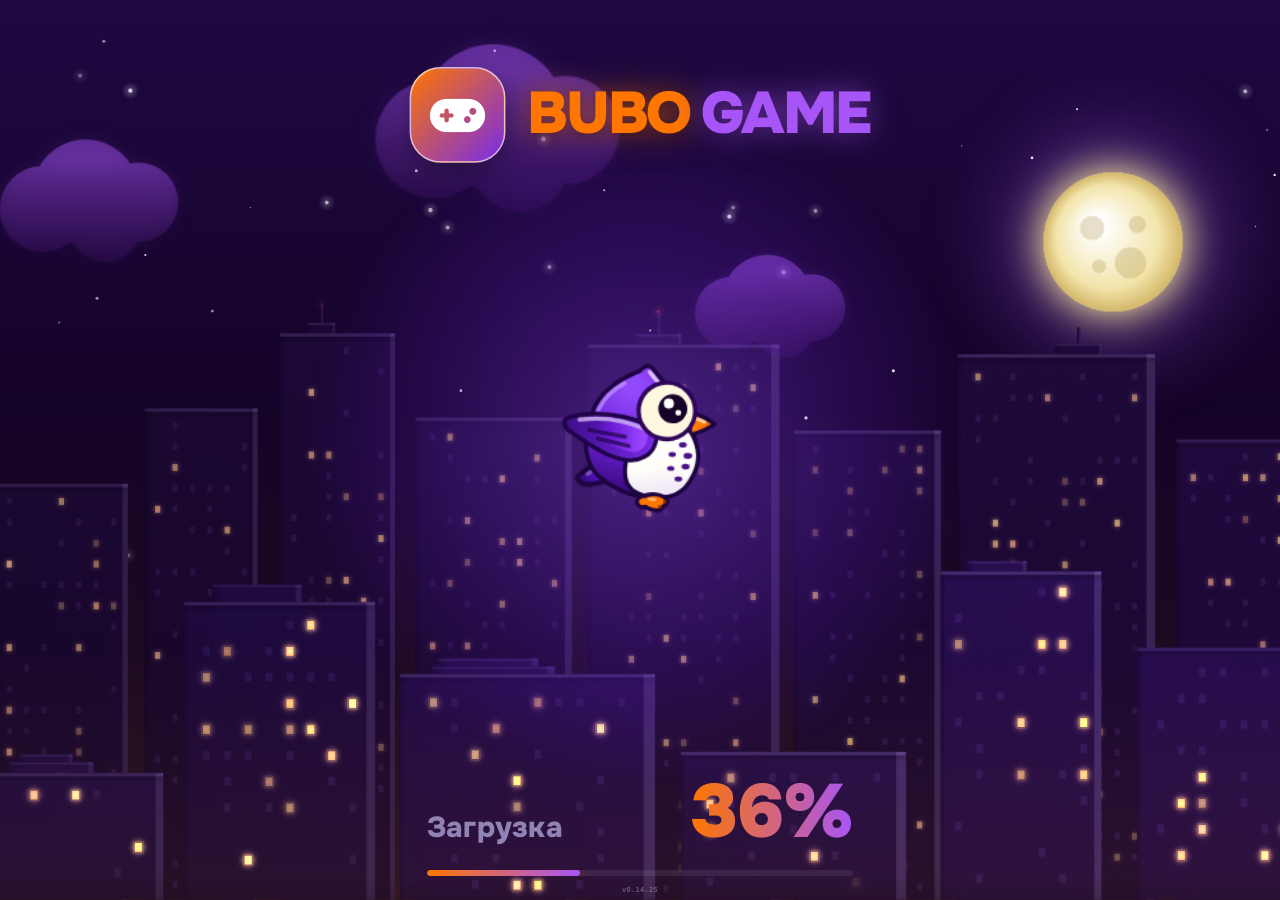
==== commit 136735a3: "v0.14.25: иконка — сова в ШАЗАМе на градиенте; аватары — 8 цветов и живых состояний; плашка меню — к" ====
--- a/app.html
+++ b/app.html
@@ -8,30 +8,30 @@
     <meta name="supported-color-schemes" content="only light">
     <meta name="theme-color" content="#140326">
     <link rel="manifest" href="manifest.webmanifest">
-    <link rel="icon" type="image/png" href="icons/icon-192.png?v=7">
-    <link rel="apple-touch-icon" href="icons/apple-touch-icon.png?v=7">
+    <link rel="icon" type="image/png" href="icons/icon-192.png?v=8">
+    <link rel="apple-touch-icon" href="icons/apple-touch-icon.png?v=8">
     <meta name="viewport" content="width=device-width, initial-scale=1.0, maximum-scale=1.0, user-scalable=no">
-    <title>BUBOGAME v0.14.24</title>
+    <title>BUBOGAME v0.14.25</title>
     <!-- Font Awesome 6 Free -->
-    <link rel="stylesheet" href="css/fontawesome.css?v=0.14.24">
+    <link rel="stylesheet" href="css/fontawesome.css?v=0.14.25">
     <!-- Onest: локальные файлы -->
-    <link rel="stylesheet" href="css/fonts.css?v=0.14.24">
-
-    <script src="js/music-hold.js?v=0.14.24"></script>
-    <link rel="stylesheet" href="css/style.css?v=0.14.24">
+    <link rel="stylesheet" href="css/fonts.css?v=0.14.25">
+
+    <script src="js/music-hold.js?v=0.14.25"></script>
+    <link rel="stylesheet" href="css/style.css?v=0.14.25">
     
     
-<link rel="stylesheet" href="css/admin.css?v=0.14.24" id="adminStyle">
+<link rel="stylesheet" href="css/admin.css?v=0.14.25" id="adminStyle">
     <!-- Tailwind: готовый файл стилей вместо онлайн-компилятора (тот следил за каждым изменением страницы и пересобирал стили прямо во время игры) -->
-    <link rel="stylesheet" href="css/tailwind.css?v=0.14.24">
+    <link rel="stylesheet" href="css/tailwind.css?v=0.14.25">
 </head>
 <body class="flex items-center justify-center h-full w-full">
     <!-- ЭКРАН ЗАГРУЗКИ: свои стили (не зависят от Tailwind); логотип ставится ровно на место логотипа главного меню -->
-    <link rel="stylesheet" href="css/boot.css?v=0.14.24">
-    <link rel="stylesheet" href="css/features.css?v=0.14.24">
-    <link rel="stylesheet" href="css/rules.css?v=0.14.24">
-    <link rel="stylesheet" href="css/settings.css?v=0.14.24">
-    <link rel="stylesheet" href="css/profile.css?v=0.14.24">
+    <link rel="stylesheet" href="css/boot.css?v=0.14.25">
+    <link rel="stylesheet" href="css/features.css?v=0.14.25">
+    <link rel="stylesheet" href="css/rules.css?v=0.14.25">
+    <link rel="stylesheet" href="css/settings.css?v=0.14.25">
+    <link rel="stylesheet" href="css/profile.css?v=0.14.25">
     <div id="bootLoader">
         <canvas class="bl-stars" id="blStars"></canvas>
         <div class="bl-haze"></div>
@@ -47,10 +47,10 @@
             </div>
             <div class="bl-tap" id="blGo">Тапни, чтобы продолжить</div>
         </div>
-        <div id="buildTag" style="display:block;position:absolute;left:0;right:0;bottom:6px;text-align:center;pointer-events:none;user-select:none;font:600 7px/1 monospace;color:rgba(255,255,255,.3);letter-spacing:.04em">v0.14.24</div>
+        <div id="buildTag" style="display:block;position:absolute;left:0;right:0;bottom:6px;text-align:center;pointer-events:none;user-select:none;font:600 7px/1 monospace;color:rgba(255,255,255,.3);letter-spacing:.04em">v0.14.25</div>
     </div>
     <div id="menuHalo"><div class="mh"></div></div>   <!-- свечение совы с экрана загрузки остаётся и в главном меню -->
-    <script src="js/boot.js?v=0.14.24"></script>
+    <script src="js/boot.js?v=0.14.25"></script>
     <div id="gameContainer" class="relative w-full h-full max-w-md max-h-[920px] aspect-[9/16] shadow-2xl overflow-hidden flex flex-col justify-between bg-[#140326]">
         <!-- СТАРТОВЫЙ ЭКРАН / ГЛАВНОЕ МЕНЮ -->
         <div id="startScreen" class="absolute inset-0 z-30 flex flex-col justify-between p-3 bg-[#140326]/20 overflow-y-auto custom-scroll">
@@ -299,7 +299,11 @@
                 </div>
                 <div id="admTabs" class="adm-tabs"></div>
                 <div id="admBody" class="adm-body"></div>
-                <button id="admAttBtn" type="button" style="flex:0 0 auto;width:100%;display:flex;align-items:center;justify-content:center;gap:9px;padding:14px 10px;border-radius:14px;font:900 13px Onest,sans-serif;letter-spacing:.06em;cursor:pointer;background:rgba(20,3,38,.6);border:2px solid #22C55E;color:#22C55E;box-shadow:none"><i class="fa-solid fa-rotate-left"></i><span>СБРОСИТЬ ИГРУ</span></button>
+                <div class="adm-resets"><b>Сбросить</b>
+                    <button id="admAttBtn" type="button" style="--c:#22C55E"><i class="fa-solid fa-rotate-left"></i><span>ПРОГРЕСС</span></button>
+                    <button id="admCfgBtn" type="button" style="--c:#FE7600"><i class="fa-solid fa-sliders"></i><span>АДМИНКА</span></button>
+                    <button id="admAllBtn" type="button" style="--c:#F43F5E"><i class="fa-solid fa-power-off"></i><span>ВСЁ</span></button>
+                </div>
                 <div class="adm-foot">
                     <button id="admReset" class="adm-btn adm-btn-2"><i class="fa-solid fa-rotate-left"></i><span>Сбросить</span></button>
                     <button id="admDone" class="adm-btn adm-btn-1">Сохранить</button>
@@ -567,52 +571,52 @@
         </div>
     </div>
 
-    <script src="js/audio.js?v=0.14.24"></script>
-    <script src="js/game-core.js?v=0.14.24"></script>
-    <script src="js/owl.js?v=0.14.24"></script>
-    <script src="js/hud.js?v=0.14.24"></script>
-    <script src="js/scenery.js?v=0.14.24"></script>
-    <script src="js/items.js?v=0.14.24"></script>
-    <script src="js/shazam.js?v=0.14.24"></script>
-    <script src="js/crystals.js?v=0.14.24"></script>
-    <script src="js/water.js?v=0.14.24"></script>
-    <script src="js/menu-fx.js?v=0.14.24"></script>
-    <script src="js/quiz.js?v=0.14.24"></script>
-    <script src="js/quiz-bank.js?v=0.14.24"></script>
-    <script src="quiz-new/music.js?v=0.14.24"></script>
-    <script src="quiz-new/kino.js?v=0.14.24"></script>
-    <script src="quiz-new/series.js?v=0.14.24"></script>
-    <script src="quiz-new/cartoons.js?v=0.14.24"></script>
-    <script src="quiz-new/games.js?v=0.14.24"></script>
-    <script src="quiz-new/memes.js?v=0.14.24"></script>
-    <script src="quiz-new/hp.js?v=0.14.24"></script>
-    <script src="quiz-new/lit.js?v=0.14.24"></script>
-    <script src="quiz-new/history.js?v=0.14.24"></script>
-    <script src="quiz-new/geo.js?v=0.14.24"></script>
-    <script src="quiz-new/chem.js?v=0.14.24"></script>
-    <script src="quiz-new/phys.js?v=0.14.24"></script>
-    <script src="quiz-new/space.js?v=0.14.24"></script>
-    <script src="quiz-new/nature.js?v=0.14.24"></script>
-    <script src="quiz-new/sport.js?v=0.14.24"></script>
-    <script src="quiz-new/food.js?v=0.14.24"></script>
-    <script src="quiz-new/art.js?v=0.14.24"></script>
-    <script src="quiz-new/humor.js?v=0.14.24"></script>
-    <script src="js/quiz-bank-build.js?v=0.14.24"></script>
-    <script src="js/shop.js?v=0.14.24"></script>
-    <script src="js/weather.js?v=0.14.24"></script>
-    <script src="js/update.js?v=0.14.24"></script>
-    <script src="js/render.js?v=0.14.24"></script>
-    <script src="js/wheel.js?v=0.14.24"></script>
-    <script src="js/ui.js?v=0.14.24"></script>
-    <script src="js/inventory.js?v=0.14.24"></script>
-    <script src="js/rules.js?v=0.14.24"></script>
-<script src="js/admin.js?v=0.14.24"></script>
-<script src="js/text-measure.js?v=0.14.24"></script>
-<script src="js/fullscreen.js?v=0.14.24"></script>
-<script src="js/settings-ui.js?v=0.14.24"></script>
-<script src="js/exit-confirm.js?v=0.14.24"></script>
-<script src="js/logo-anim.js?v=0.14.24"></script>
-<script src="js/profile.js?v=0.14.24"></script>
-<script src="js/scrollbars.js?v=0.14.24"></script>
+    <script src="js/audio.js?v=0.14.25"></script>
+    <script src="js/game-core.js?v=0.14.25"></script>
+    <script src="js/owl.js?v=0.14.25"></script>
+    <script src="js/hud.js?v=0.14.25"></script>
+    <script src="js/scenery.js?v=0.14.25"></script>
+    <script src="js/items.js?v=0.14.25"></script>
+    <script src="js/shazam.js?v=0.14.25"></script>
+    <script src="js/crystals.js?v=0.14.25"></script>
+    <script src="js/water.js?v=0.14.25"></script>
+    <script src="js/menu-fx.js?v=0.14.25"></script>
+    <script src="js/quiz.js?v=0.14.25"></script>
+    <script src="js/quiz-bank.js?v=0.14.25"></script>
+    <script src="quiz-new/music.js?v=0.14.25"></script>
+    <script src="quiz-new/kino.js?v=0.14.25"></script>
+    <script src="quiz-new/series.js?v=0.14.25"></script>
+    <script src="quiz-new/cartoons.js?v=0.14.25"></script>
+    <script src="quiz-new/games.js?v=0.14.25"></script>
+    <script src="quiz-new/memes.js?v=0.14.25"></script>
+    <script src="quiz-new/hp.js?v=0.14.25"></script>
+    <script src="quiz-new/lit.js?v=0.14.25"></script>
+    <script src="quiz-new/history.js?v=0.14.25"></script>
+    <script src="quiz-new/geo.js?v=0.14.25"></script>
+    <script src="quiz-new/chem.js?v=0.14.25"></script>
+    <script src="quiz-new/phys.js?v=0.14.25"></script>
+    <script src="quiz-new/space.js?v=0.14.25"></script>
+    <script src="quiz-new/nature.js?v=0.14.25"></script>
+    <script src="quiz-new/sport.js?v=0.14.25"></script>
+    <script src="quiz-new/food.js?v=0.14.25"></script>
+    <script src="quiz-new/art.js?v=0.14.25"></script>
+    <script src="quiz-new/humor.js?v=0.14.25"></script>
+    <script src="js/quiz-bank-build.js?v=0.14.25"></script>
+    <script src="js/shop.js?v=0.14.25"></script>
+    <script src="js/weather.js?v=0.14.25"></script>
+    <script src="js/update.js?v=0.14.25"></script>
+    <script src="js/render.js?v=0.14.25"></script>
+    <script src="js/wheel.js?v=0.14.25"></script>
+    <script src="js/ui.js?v=0.14.25"></script>
+    <script src="js/inventory.js?v=0.14.25"></script>
+    <script src="js/rules.js?v=0.14.25"></script>
+<script src="js/admin.js?v=0.14.25"></script>
+<script src="js/text-measure.js?v=0.14.25"></script>
+<script src="js/fullscreen.js?v=0.14.25"></script>
+<script src="js/settings-ui.js?v=0.14.25"></script>
+<script src="js/exit-confirm.js?v=0.14.25"></script>
+<script src="js/logo-anim.js?v=0.14.25"></script>
+<script src="js/profile.js?v=0.14.25"></script>
+<script src="js/scrollbars.js?v=0.14.25"></script>
 </body>
 </html>
--- a/css/admin.css
+++ b/css/admin.css
@@ -91,3 +91,12 @@
     box-shadow: 0 0 10px rgba(255, 197, 61, 0.9), 0 0 22px rgba(255, 165, 0, 0.7), inset 0 0 8px rgba(255, 197, 61, 0.6);
     animation: attemptsGlowPulse 1.25s cubic-bezier(0.22, 1, 0.36, 1) forwards; }
 @keyframes attemptsGlowPulse { 0% { opacity: 0; transform: scale(0.85); } 18% { opacity: 1; transform: scale(1.12); } 45% { opacity: 1; transform: scale(1); } 100% { opacity: 0; transform: scale(1.18); } }
+/* три кнопки сброса: прогресс игры / настройки админки / всё (с выходом из профиля) */
+#adminModal .adm-resets { flex: 0 0 auto; display: grid; grid-template-columns: repeat(3, 1fr); gap: 8px; }
+#adminModal .adm-resets > b { grid-column: 1 / -1; margin: 0 2px -2px; font: 800 10.5px/1 Onest, sans-serif; letter-spacing: .08em; text-transform: uppercase; color: #C4A1FF; }
+#adminModal .adm-resets button { display: flex; flex-direction: column; align-items: center; justify-content: center; gap: 6px; padding: 11px 4px; border-radius: 14px; cursor: pointer;
+    font: 900 11.5px/1 Onest, sans-serif; letter-spacing: .05em; color: var(--c); background: rgba(20, 3, 38, .6); border: 2px solid var(--c); transition: background .2s, color .2s; }
+#adminModal .adm-resets button i { font-size: 15px; }
+#adminModal .adm-resets button:active { transform: scale(.96); }
+#adminModal .adm-resets button.sure { color: #fff; background: var(--c); }
+#adminModal #admReset { display: none; }   /* настройки админки сбрасывает кнопка «Админка» в блоке «Сбросить» */
--- a/css/profile.css
+++ b/css/profile.css
@@ -1,27 +1,41 @@
 /* ===== ПРОФИЛЬ: плашка игрока в меню, регистрация, окно совы (уровень, навыки, статистика, профиль) ===== */
 
-/* ---- плашка игрока в главном меню: аватар, ник, уровень и полоска опыта ---- */
+/* ---- оформление под аватар: основной цвет, светлый и второй (меняются плавно при выборе аватара) ---- */
+@property --pfC { syntax: '<color>'; inherits: true; initial-value: #A855F7; }
+@property --pfL { syntax: '<color>'; inherits: true; initial-value: #E9D5FF; }
+@property --pfS { syntax: '<color>'; inherits: true; initial-value: #5EEAD4; }
+#authWin, #pfWin, #profPlate { transition: --pfC .45s ease, --pfL .45s ease, --pfS .45s ease; }
+
+/* ---- плашка игрока в главном меню: крупный аватар слева (без своей рамки, отделён линией), ник, уровень, полоска опыта и монеты ---- */
 #profPlate { position: absolute; z-index: 6; zoom: var(--ui-zoom, 1); top: 12px; left: 14px; height: 40px; width: 214px; box-sizing: border-box;
-    display: flex; align-items: center; gap: 8px; padding: 0 10px 0 3px; border-radius: 13px; cursor: pointer; font-family: Onest, sans-serif; color: #fff; text-align: left;
-    background: rgba(29, 9, 54, .78); border: 1px solid rgba(192, 132, 252, .55); box-shadow: 0 0 12px rgba(168, 85, 247, .22), 0 6px 14px rgba(0, 0, 0, .3);
+    display: flex; align-items: stretch; gap: 8px; padding: 0 9px 0 0; border-radius: 13px; cursor: pointer; font-family: Onest, sans-serif; color: #fff; text-align: left;
+    background: rgba(29, 9, 54, .78); border: 1px solid rgba(192, 132, 252, .45); box-shadow: 0 6px 14px rgba(0, 0, 0, .3);
+    border-color: color-mix(in srgb, var(--pfC) 42%, rgba(120, 44, 233, .35)); box-shadow: 0 0 10px color-mix(in srgb, var(--pfC) 16%, transparent), 0 6px 14px rgba(0, 0, 0, .3);
     -webkit-tap-highlight-color: transparent; transition: transform .12s; }
 #profPlate.hidden { display: none; }
 #profPlate:active { transform: scale(.97); }
-#profPlate .pp-av { position: relative; flex: 0 0 32px; width: 32px; height: 32px; border-radius: 10px; overflow: visible; }
-#profPlate .pp-av .pf-av { width: 32px; height: 32px; border-radius: 10px; }
-#profPlate .pp-pts { position: absolute; top: -5px; right: -6px; min-width: 15px; height: 15px; padding: 0 3px; box-sizing: border-box; border-radius: 8px;
+#profPlate .pp-av { position: relative; flex: 0 0 38px; width: 38px; border-radius: 12px 0 0 12px;
+    border-right: 1px solid rgba(192, 132, 252, .4); border-right-color: color-mix(in srgb, var(--pfC) 42%, rgba(120, 44, 233, .35)); }
+#profPlate .pp-av .pf-av { position: absolute; inset: 0; width: 100%; height: 100%; border-radius: 12px 0 0 12px; box-shadow: none; }
+#profPlate .pp-pts { position: absolute; z-index: 2; top: -6px; right: -7px; min-width: 15px; height: 15px; padding: 0 3px; box-sizing: border-box; border-radius: 8px;
     display: flex; align-items: center; justify-content: center; font: 900 9px/1 Onest, sans-serif; color: #fff;
     background: #A855F7; border: 1.5px solid #1d0936; box-shadow: 0 0 8px rgba(168, 85, 247, .8); animation: ppPulse 1.6s ease-in-out infinite; }
 #profPlate .pp-pts.hidden { display: none; }
 @keyframes ppPulse { 50% { transform: scale(1.15); } }
-#profPlate .pp-mid { flex: 1 1 auto; min-width: 0; display: flex; flex-direction: column; gap: 4px; }
+#profPlate .pp-mid { flex: 1 1 auto; min-width: 0; display: flex; flex-direction: column; justify-content: center; gap: 5px; }
 #profPlate .pp-nick { font-weight: 900; font-size: 12.5px; line-height: 1.05; white-space: nowrap; overflow: hidden; text-overflow: ellipsis; }
-#profPlate .pp-row { display: flex; align-items: center; gap: 6px; }
+#profPlate .pp-row { display: flex; align-items: center; gap: 5px; }
 #profPlate .pp-lv { flex: 0 0 auto; font-weight: 900; font-size: 9px; line-height: 1; letter-spacing: .04em; color: #FFB25C; }
-#profPlate .pp-bar { flex: 1 1 auto; height: 5px; border-radius: 3px; background: rgba(255, 255, 255, .1); overflow: hidden; }
+#profPlate .pp-bar { flex: 1 1 auto; min-width: 20px; height: 5px; border-radius: 3px; background: rgba(255, 255, 255, .1); overflow: hidden; }
 #profPlate .pp-bar > i { display: block; height: 100%; border-radius: inherit; background: linear-gradient(90deg, #FE7600, #A855F7); box-shadow: 0 0 6px rgba(254, 118, 0, .5); transition: width .5s ease; }
-#profPlate .pp-pct { flex: 0 0 auto; font-weight: 800; font-size: 9px; line-height: 1; color: #D8C4FF; min-width: 22px; text-align: right; }
-#profPlate .pp-ch { flex: 0 0 auto; font-size: 10px; color: #C4A1FF; }
+#profPlate .pp-pct { flex: 0 0 auto; font-weight: 800; font-size: 9px; line-height: 1; color: #D8C4FF; }
+/* монеты — после полоски уровня, без рамки: значок и число (растут вправо, уровень не сдвигается) */
+#profPlate .pp-coins { flex: 0 0 auto; display: inline-flex; align-items: center; gap: 3px; margin-left: 2px; font-weight: 900; font-size: 10.5px; line-height: 1; color: #FFD66B; text-shadow: 0 0 6px rgba(255, 197, 61, .35); }
+#profPlate .pp-coins i { font-size: 10px; background: linear-gradient(160deg, #FFF3B0 0%, #FFC53D 45%, #E08A00 100%); -webkit-background-clip: text; background-clip: text; color: transparent; filter: drop-shadow(0 0 3px rgba(255, 197, 61, .6)); }
+#profPlate .pp-coins.bump { animation: ppBump .5s ease; }
+@keyframes ppBump { 40% { transform: scale(1.18); } }
+/* монеты показаны в плашке игрока — отдельная плашка монет в меню не нужна */
+#startScreen.has-prof #menuCoins { display: none !important; }
 
 /* ---- аватар: сова игры в одном из состояний на цветном фоне ---- */
 .pf-av { position: relative; display: block; overflow: hidden; background: radial-gradient(circle at 50% 42%, rgba(var(--g), .55), rgba(var(--g), .12) 58%, rgba(20, 3, 38, .92) 100%);
@@ -35,8 +49,9 @@
 #authWin, #pfWin { position: relative; width: 100%; max-width: 380px; zoom: var(--menu-zoom, 1); max-height: calc((100dvh - 24px) / var(--menu-zoom, 1));
     overflow-x: hidden; overflow-y: auto; scrollbar-width: none; -webkit-overflow-scrolling: touch; overscroll-behavior: contain;
     border-radius: 28px; padding: 18px 16px; box-sizing: border-box; display: flex; flex-direction: column; gap: 14px; font-family: Onest, sans-serif; color: #fff; text-align: left;
-    background: radial-gradient(110% 40% at 50% -8%, rgba(192, 132, 252, .24), transparent 62%), radial-gradient(80% 36% at 0% 106%, rgba(94, 234, 212, .13), transparent 60%), rgba(29, 9, 54, .97);
-    border: 1.5px solid rgba(192, 132, 252, .4); box-shadow: 0 10px 40px rgba(0, 0, 0, .5); }
+    background: rgba(29, 9, 54, .97); border: 1.5px solid rgba(192, 132, 252, .4); box-shadow: 0 10px 40px rgba(0, 0, 0, .5);
+    background: radial-gradient(110% 40% at 50% -8%, color-mix(in srgb, var(--pfC) 26%, transparent), transparent 62%), radial-gradient(80% 36% at 0% 106%, color-mix(in srgb, var(--pfS) 14%, transparent), transparent 60%), rgba(29, 9, 54, .97);
+    border-color: color-mix(in srgb, var(--pfC) 45%, transparent); }
 @supports not (height: 100dvh) { #authWin, #pfWin { max-height: calc((100vh - 24px) / var(--menu-zoom, 1)); } }
 #authWin::-webkit-scrollbar, #pfWin::-webkit-scrollbar { display: none; }
 #authWin > *, #pfWin > * { flex-shrink: 0; }
@@ -52,22 +67,27 @@
 /* эмблема регистрации: выбранная сова в светящемся кольце */
 #authWin .au-emb { position: relative; width: 104px; height: 104px; margin: 0 auto -2px; }
 #authWin .au-emb .pf-av { position: absolute; inset: 12px; border-radius: 50%; }
-.pf-ring { position: absolute; inset: 4px; border-radius: 50%; padding: 1.5px; pointer-events: none;
-    background: conic-gradient(from var(--pfA), rgba(192, 132, 252, 0) 0deg, #E9D5FF 70deg, #5EEAD4 140deg, rgba(94, 234, 212, 0) 200deg, rgba(192, 132, 252, 0) 360deg);
-    -webkit-mask: linear-gradient(#000 0 0) content-box, linear-gradient(#000 0 0); -webkit-mask-composite: xor; mask: linear-gradient(#000 0 0) content-box, linear-gradient(#000 0 0); mask-composite: exclude;
-    animation: pfRing 3.6s linear infinite; }
-@property --pfA { syntax: '<angle>'; inherits: false; initial-value: 0deg; }
-@keyframes pfRing { to { --pfA: 360deg; } }
-.pf-tw { position: absolute; color: #F3E8FF; font-style: normal; font-size: var(--s); text-shadow: 0 0 8px #C084FC; pointer-events: none; animation: pfTw 2.2s ease-in-out infinite; animation-delay: var(--d); }
+/* бегущее кольцо вокруг круглого аватара: тонкая линия вырезана круговой маской (ровный круг без зазубрин), крутится целиком */
+.pf-ring { position: absolute; inset: 4px; border-radius: 50%; pointer-events: none;
+    background: conic-gradient(transparent 0deg, var(--pfL) 70deg, var(--pfC) 140deg, transparent 200deg, transparent 360deg);
+    -webkit-mask: radial-gradient(closest-side, transparent calc(100% - 2px), #000 calc(100% - 1.5px), #000 calc(100% - .5px), transparent 100%);
+    mask: radial-gradient(closest-side, transparent calc(100% - 2px), #000 calc(100% - 1.5px), #000 calc(100% - .5px), transparent 100%);
+    animation: pfRing 3.6s linear infinite; will-change: transform; }
+@keyframes pfRing { to { transform: rotate(360deg); } }
+/* круглый аватар: обрезка ровным кругом (вместе с холстом), тонкая обводка — отдельным слоем */
+.pf-av.round { border-radius: 50%; clip-path: circle(50% at 50% 50%); box-shadow: none; }
+.pf-av.round::after { content: ""; position: absolute; inset: 0; border-radius: 50%; pointer-events: none;
+    background: radial-gradient(closest-side, transparent calc(100% - 1.5px), rgba(var(--g), .65) calc(100% - 1px), rgba(var(--g), .65) 100%, transparent 100%); }
+.pf-tw { position: absolute; color: var(--pfL); font-style: normal; font-size: var(--s); text-shadow: 0 0 8px var(--pfC); pointer-events: none; animation: pfTw 2.2s ease-in-out infinite; animation-delay: var(--d); }
 @keyframes pfTw { 0%, 100% { opacity: .15; transform: scale(.6); } 50% { opacity: 1; transform: scale(1.1); } }
 
 .pf-title { text-align: center; }
-.pf-title b { display: block; font-weight: 900; font-size: 27px; letter-spacing: .02em; line-height: 1;
-    background: linear-gradient(90deg, #E9D5FF, #C084FC 45%, #5EEAD4); -webkit-background-clip: text; background-clip: text; color: transparent; }
-.pf-title span { display: block; margin-top: 7px; font-weight: 600; font-size: 12px; line-height: 1.35; color: #C4B5FD; }
+.pf-title b { display: block; font-weight: 900; font-size: 27px; letter-spacing: .02em; line-height: 1.2; padding: 2px 0; margin: -4px 0 -2px;
+    background: linear-gradient(90deg, var(--pfL), var(--pfC) 45%, var(--pfS)); -webkit-background-clip: text; background-clip: text; color: transparent; }
+.pf-title span { display: block; margin-top: 7px; font-weight: 600; font-size: 12px; line-height: 1.35; color: #C4B5FD; color: color-mix(in srgb, var(--pfL) 55%, #C4B5FD); }
 
 /* выбор аватара */
-.pf-lbl { font-weight: 800; font-size: 10.5px; letter-spacing: .08em; text-transform: uppercase; color: #C4A1FF; margin: 0 2px -6px; }
+.pf-lbl { font-weight: 800; font-size: 10.5px; letter-spacing: .08em; text-transform: uppercase; color: #C4A1FF; color: color-mix(in srgb, var(--pfC) 55%, #E9D5FF); margin: 0 2px -6px; }
 .pf-avs { display: grid; grid-template-columns: repeat(8, 1fr); gap: 6px; }
 .pf-avs .pf-av { aspect-ratio: 1; border-radius: 12px; cursor: pointer; transition: transform .15s, box-shadow .15s; -webkit-tap-highlight-color: transparent; }
 .pf-avs .pf-av.on { box-shadow: inset 0 0 0 2px #E9D5FF, 0 0 10px rgba(var(--g), .8); transform: scale(1.06); }
@@ -76,7 +96,7 @@
 /* поля ввода */
 .pf-fields { display: flex; flex-direction: column; gap: 9px; }
 .pf-f { position: relative; display: flex; align-items: center; height: 46px; border-radius: 14px; background: rgba(20, 3, 38, .7); border: 1px solid rgba(168, 85, 247, .35); transition: border-color .2s, box-shadow .2s; }
-.pf-f:focus-within { border-color: #C084FC; box-shadow: 0 0 0 3px rgba(192, 132, 252, .18); }
+.pf-f:focus-within { border-color: var(--pfC); box-shadow: 0 0 0 3px color-mix(in srgb, var(--pfC) 20%, transparent); }
 .pf-f.bad { border-color: #F43F5E; box-shadow: 0 0 0 3px rgba(244, 63, 94, .16); }
 .pf-f > i { flex: 0 0 40px; text-align: center; font-size: 14px; color: var(--c, #C084FC); }
 .pf-f input { flex: 1 1 auto; min-width: 0; height: 100%; padding: 0 12px 0 0; border: 0; outline: 0; background: transparent; color: #fff;
@@ -98,10 +118,10 @@
 .pf-vk:active { transform: scale(.97); }
 .pf-vk .vk-l { display: inline-flex; align-items: center; justify-content: center; width: 24px; height: 24px; border-radius: 7px; background: #fff; color: #0077FF; font: 900 11px/1 Onest, sans-serif; letter-spacing: -.02em; }
 .pf-link { text-align: center; font-weight: 600; font-size: 12px; color: #C4B5FD; }
-.pf-link button { font: inherit; font-weight: 800; color: #5EEAD4; background: none; border: 0; padding: 4px; cursor: pointer; }
-.pf-note { display: flex; gap: 9px; align-items: flex-start; padding: 10px 12px; border-radius: 14px; background: rgba(20, 3, 38, .55); border: 1px solid rgba(94, 234, 212, .25);
+.pf-link button { font: inherit; font-weight: 800; color: var(--pfS); background: none; border: 0; padding: 4px; cursor: pointer; }
+.pf-note { display: flex; gap: 9px; align-items: flex-start; padding: 10px 12px; border-radius: 14px; background: rgba(20, 3, 38, .55); border: 1px solid color-mix(in srgb, var(--pfS) 28%, transparent);
     font-weight: 600; font-size: 11.5px; line-height: 1.35; color: #DDD6FE; }
-.pf-note > i { color: #5EEAD4; font-size: 13px; margin-top: 1px; }
+.pf-note > i { color: var(--pfS); font-size: 13px; margin-top: 1px; }
 
 .pf-x { position: absolute; top: 10px; right: 10px; z-index: 2; width: 32px; height: 32px; border-radius: 11px; display: flex; align-items: center; justify-content: center;
     color: rgba(233, 213, 255, .8); background: rgba(255, 255, 255, .05); border: 1px solid rgba(255, 255, 255, .1); font-size: 14px; cursor: pointer; }
@@ -130,21 +150,32 @@
 #pfWin .pf-ptschip.hidden { display: none; }
 
 /* вкладки — как в правилах: активная оранжевая */
-#pfWin .pf-tabs { display: grid; grid-template-columns: repeat(4, 1fr); gap: 6px; }
-#pfWin .pf-tab { position: relative; display: flex; flex-direction: column; align-items: center; justify-content: center; gap: 5px; padding: 8px 2px 7px; border-radius: 12px; cursor: pointer;
-    border: 1px solid rgba(120, 44, 233, .5); background: rgba(120, 44, 233, .2); color: #d8c4ff; font: 800 10.5px/1.1 Onest, sans-serif; white-space: nowrap;
+/* вкладки — лента, как в правилах: листается пальцем, у краёв мягкое затенение, активная оранжевая */
+@property --pfTL { syntax: '<length>'; inherits: false; initial-value: 0px; }
+@property --pfTR { syntax: '<length>'; inherits: false; initial-value: 0px; }
+#pfWin .pf-tabs { position: relative; display: flex; gap: 6px; overflow-x: auto; overflow-y: hidden; margin: -8px -16px; padding: 8px 16px; scroll-padding: 0 16px;
+    scrollbar-width: none; -webkit-overflow-scrolling: touch; overscroll-behavior-x: contain; touch-action: pan-x;
+    -webkit-mask-image: linear-gradient(90deg, transparent 0, #000 var(--pfTL), #000 calc(100% - var(--pfTR)), transparent 100%);
+    mask-image: linear-gradient(90deg, transparent 0, #000 var(--pfTL), #000 calc(100% - var(--pfTR)), transparent 100%);
+    transition: --pfTL .25s ease, --pfTR .25s ease; }
+#pfWin .pf-tabs::-webkit-scrollbar { display: none; }
+#pfWin .pf-tabs.fl { --pfTL: 26px; }
+#pfWin .pf-tabs.fr { --pfTR: 26px; }
+#pfWin .pf-tab { flex: 0 0 auto; display: flex; align-items: center; gap: 7px; padding: 9px 14px; border-radius: 12px; cursor: pointer;
+    border: 1px solid rgba(120, 44, 233, .5); background: rgba(120, 44, 233, .2); color: #d8c4ff; font: 800 12px/1.1 Onest, sans-serif; white-space: nowrap; letter-spacing: .01em;
     transition: background .2s, color .2s, box-shadow .2s, border-color .2s; -webkit-tap-highlight-color: transparent; }
-#pfWin .pf-tab i { font-size: 14px; color: var(--c); transition: color .2s; }
+#pfWin .pf-tab i { font-size: 12.5px; color: var(--c); transition: color .2s; }
 #pfWin .pf-tab:active { transform: scale(.96); }
 #pfWin .pf-tab.on { background: linear-gradient(180deg, #FF9F1C, #FE7600); border-color: rgba(255, 214, 150, .85); color: #fff;
     box-shadow: 0 0 0 1px rgba(255, 190, 110, .35), 0 0 9px rgba(254, 118, 0, .7); text-shadow: 0 0 6px rgba(255, 200, 120, .6); }
 #pfWin .pf-tab.on i { color: #fff; }
-#pfWin .pf-tab .pf-dot { position: absolute; top: -5px; right: -4px; min-width: 16px; height: 16px; padding: 0 4px; box-sizing: border-box; border-radius: 8px; display: flex; align-items: center; justify-content: center;
-    font: 900 9.5px/1 Onest, sans-serif; color: #fff; background: #A855F7; border: 1.5px solid #1d0936; box-shadow: 0 0 8px rgba(168, 85, 247, .8); }
+#pfWin .pf-tab .pf-dot { min-width: 17px; height: 17px; padding: 0 5px; margin-right: -4px; box-sizing: border-box; border-radius: 9px; display: inline-flex; align-items: center; justify-content: center;
+    font: 900 10px/1 Onest, sans-serif; color: #fff; background: #A855F7; box-shadow: 0 0 8px rgba(168, 85, 247, .8); text-shadow: none; }
+#pfWin .pf-tab.on .pf-dot { background: #fff; color: #FE7600; box-shadow: none; }
 
 #pfWin .pf-pane { display: flex; flex-direction: column; gap: 10px; }
 #pfWin .pf-pane > * { flex-shrink: 0; }
-.pf-sec { font-weight: 900; font-size: 11px; letter-spacing: .08em; text-transform: uppercase; color: #C4A1FF; margin: 4px 2px -2px; display: flex; align-items: center; gap: 7px; }
+.pf-sec { font-weight: 900; font-size: 11px; letter-spacing: .08em; text-transform: uppercase; color: #C4A1FF; color: color-mix(in srgb, var(--pfC) 55%, #E9D5FF); margin: 4px 2px -2px; display: flex; align-items: center; gap: 7px; }
 .pf-sec i { color: var(--c, #C084FC); }
 
 /* сова: карточки характеристик */
@@ -236,3 +267,58 @@
 #pfLvUp b { display: block; font-weight: 900; font-size: 15px; letter-spacing: .03em; background: linear-gradient(90deg, #FFD66B, #E9D5FF); -webkit-background-clip: text; background-clip: text; color: transparent; }
 #pfLvUp span { display: block; margin-top: 4px; font-weight: 700; font-size: 11.5px; color: #DDD6FE; }
 @keyframes pfLvIn { 0% { opacity: 0; transform: translate(-50%, -20px) scale(.9); } 10% { opacity: 1; transform: translate(-50%, 0) scale(1.04); } 16% { transform: translate(-50%, 0) scale(1); } 85% { opacity: 1; transform: translate(-50%, 0); } 100% { opacity: 0; transform: translate(-50%, -14px); } }
+
+/* ---- выбор аватара в профиле: сохранить, чтобы применить ---- */
+.pf-avsave { display: flex; gap: 8px; }
+.pf-avsave.hidden { display: none; }
+.pf-avsave button { flex: 1 1 0; display: flex; align-items: center; justify-content: center; gap: 7px; padding: 11px 8px; border-radius: 13px; cursor: pointer; font: 900 12px/1 Onest, sans-serif; letter-spacing: .04em; color: #fff; }
+.pf-avsave .ok { background: linear-gradient(180deg, color-mix(in srgb, var(--pfC) 85%, #fff), var(--pfC)); border: 1px solid color-mix(in srgb, var(--pfL) 70%, transparent); box-shadow: 0 0 12px color-mix(in srgb, var(--pfC) 45%, transparent); color: #1b0636; }
+.pf-avsave .no { flex: 0 0 auto; padding: 11px 14px; background: rgba(255, 255, 255, .06); border: 1px solid rgba(255, 255, 255, .15); color: #DDD6FE; }
+.pf-avsave button:active { transform: scale(.97); }
+
+/* статистика: последняя плитка одна в ряду — во всю ширину */
+.pf-stats > .pf-st:last-child:nth-child(odd) { grid-column: 1 / -1; }
+
+/* ---- навыки: шапка с очками и монетами, плитки навыков с кольцом ступеней ---- */
+.sk-head { position: relative; display: flex; align-items: center; gap: 12px; padding: 12px 12px 12px 10px; border-radius: 18px; overflow: hidden;
+    background: radial-gradient(120% 140% at 0% 0%, rgba(168, 85, 247, .35), transparent 60%), rgba(20, 3, 38, .6); border: 1px solid rgba(192, 132, 252, .45); }
+.sk-badge { position: relative; flex: 0 0 54px; height: 54px; display: flex; align-items: center; justify-content: center; }
+.sk-badge svg { position: absolute; inset: 0; width: 100%; height: 100%; filter: drop-shadow(0 0 8px rgba(168, 85, 247, .6)); }
+.sk-badge b { position: relative; font-weight: 900; font-size: 22px; line-height: 1; color: #fff; text-shadow: 0 1px 0 rgba(0, 0, 0, .3); }
+.sk-ht { flex: 1 1 auto; min-width: 0; }
+.sk-ht b { display: block; font-weight: 900; font-size: 13.5px; line-height: 1.15; }
+.sk-ht span { display: block; margin-top: 4px; font-weight: 600; font-size: 11px; line-height: 1.3; color: rgba(221, 214, 254, .75); }
+.sk-wallet { flex: 0 0 auto; display: inline-flex; align-items: center; gap: 5px; padding: 7px 9px; border-radius: 11px; font-weight: 900; font-size: 12px; color: #FFD66B; background: rgba(255, 197, 61, .1); border: 1px solid rgba(255, 197, 61, .35); }
+.sk-wallet i { color: #FFC53D; font-size: 11px; }
+.sk-grid { display: grid; grid-template-columns: repeat(2, 1fr); gap: 9px; }
+.sk-t { position: relative; display: flex; flex-direction: column; align-items: center; gap: 6px; padding: 12px 8px 9px; border-radius: 18px; text-align: center; min-width: 0;
+    background: radial-gradient(90% 60% at 50% 0%, color-mix(in srgb, var(--c) 22%, transparent), transparent 70%), rgba(20, 3, 38, .62);
+    border: 1px solid color-mix(in srgb, var(--c) 34%, transparent); }
+.sk-t.max { border-color: color-mix(in srgb, var(--c) 75%, transparent); box-shadow: 0 0 14px color-mix(in srgb, var(--c) 30%, transparent); }
+.sk-ring { position: relative; width: 66px; height: 66px; }
+.sk-ring svg { position: absolute; inset: 0; width: 100%; height: 100%; }
+.sk-ring .sk-ic { position: absolute; inset: 11px; border-radius: 50%; display: flex; align-items: center; justify-content: center; font-size: 18px; color: #fff;
+    background: radial-gradient(circle at 35% 30%, color-mix(in srgb, var(--c) 55%, #fff), var(--c) 60%, color-mix(in srgb, var(--c) 65%, #000)); box-shadow: 0 0 14px color-mix(in srgb, var(--c) 55%, transparent), inset 0 -3px 0 rgba(0, 0, 0, .2); }
+.sk-t:not(.has) .sk-ic { filter: saturate(.55) brightness(.85); }
+.sk-rk { position: absolute; left: 50%; bottom: -5px; transform: translateX(-50%); padding: 2px 6px; border-radius: 7px; font: 900 9.5px/1.1 Onest, sans-serif; color: #fff; white-space: nowrap;
+    background: #1d0936; border: 1px solid color-mix(in srgb, var(--c) 70%, transparent); }
+.sk-n { margin-top: 3px; font-weight: 900; font-size: 12.5px; line-height: 1.15; }
+.sk-d { font-weight: 600; font-size: 10.5px; line-height: 1.25; color: rgba(221, 214, 254, .72); min-height: 26px; display: flex; align-items: center; }
+.sk-fx { display: flex; align-items: center; justify-content: center; gap: 5px; font-weight: 900; font-size: 13px; line-height: 1; color: color-mix(in srgb, var(--c) 70%, #fff); }
+.sk-fx .nx { color: rgba(221, 214, 254, .55); font-size: 11px; font-weight: 800; }
+.sk-fx .nx i { font-size: 9px; margin-right: 3px; }
+.sk-top { font-weight: 700; font-size: 9.5px; line-height: 1.2; color: rgba(221, 214, 254, .55); }
+.sk-top i { color: #FFD66B; }
+.sk-top.got { color: #FFD66B; }
+.sk-b { margin-top: auto; width: 100%; display: flex; align-items: center; justify-content: center; gap: 6px; padding: 8px 4px; border-radius: 11px; cursor: pointer;
+    font: 900 11.5px/1 Onest, sans-serif; color: #fff; background: color-mix(in srgb, var(--c) 30%, rgba(20, 3, 38, .7)); border: 1px solid color-mix(in srgb, var(--c) 70%, transparent); transition: transform .12s; }
+.sk-b:active { transform: scale(.96); }
+.sk-b .c { display: inline-flex; align-items: center; gap: 3px; }
+.sk-b .c .fa-graduation-cap { color: #E9D5FF; font-size: 10px; }
+.sk-b .c .fa-coins { color: #FFC53D; font-size: 10px; }
+.sk-b.sure { background: linear-gradient(180deg, #4ADE80, #16A34A); border-color: #BBF7D0; box-shadow: 0 0 12px rgba(34, 197, 94, .55); }
+.sk-b.no { cursor: default; color: rgba(255, 255, 255, .5); background: rgba(255, 255, 255, .05); border-color: rgba(255, 255, 255, .12); }
+.sk-b.done { cursor: default; color: color-mix(in srgb, var(--c) 60%, #fff); background: color-mix(in srgb, var(--c) 14%, transparent); border-color: color-mix(in srgb, var(--c) 45%, transparent); }
+.sk-t.up { animation: skUp .7s ease; }
+@keyframes skUp { 30% { transform: scale(1.05); box-shadow: 0 0 24px var(--c); } }
+.sk-note { font-weight: 600; font-size: 11px; line-height: 1.35; color: rgba(221, 214, 254, .6); text-align: center; padding: 0 6px; }
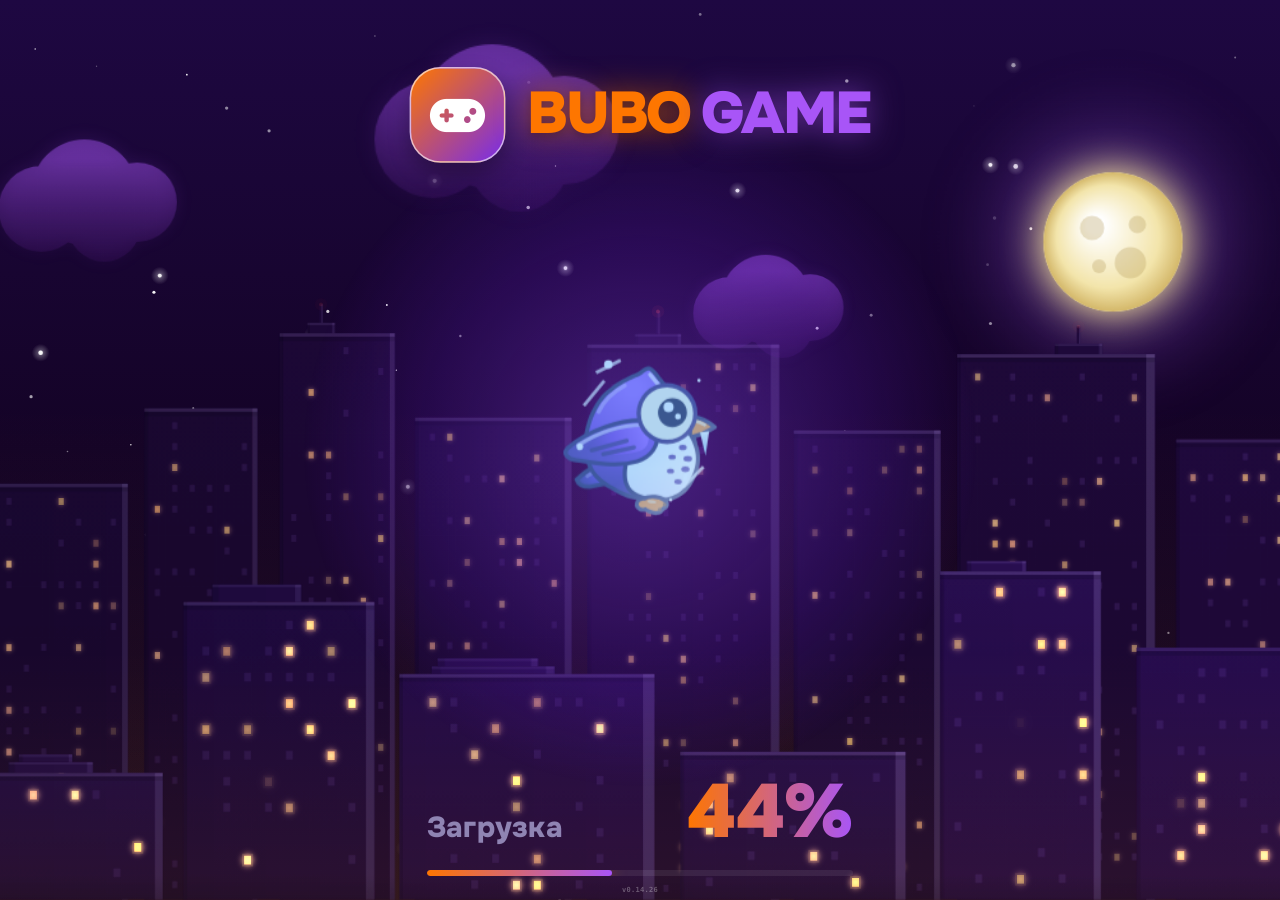
==== commit 9e7a39fc: "v0.14.26: аватары без тормозов — готовые кадры вместо перерисовки совы; плашка меню — аватар скруглё" ====
--- a/app.html
+++ b/app.html
@@ -11,27 +11,27 @@
     <link rel="icon" type="image/png" href="icons/icon-192.png?v=8">
     <link rel="apple-touch-icon" href="icons/apple-touch-icon.png?v=8">
     <meta name="viewport" content="width=device-width, initial-scale=1.0, maximum-scale=1.0, user-scalable=no">
-    <title>BUBOGAME v0.14.25</title>
+    <title>BUBOGAME v0.14.26</title>
     <!-- Font Awesome 6 Free -->
-    <link rel="stylesheet" href="css/fontawesome.css?v=0.14.25">
+    <link rel="stylesheet" href="css/fontawesome.css?v=0.14.26">
     <!-- Onest: локальные файлы -->
-    <link rel="stylesheet" href="css/fonts.css?v=0.14.25">
-
-    <script src="js/music-hold.js?v=0.14.25"></script>
-    <link rel="stylesheet" href="css/style.css?v=0.14.25">
+    <link rel="stylesheet" href="css/fonts.css?v=0.14.26">
+
+    <script src="js/music-hold.js?v=0.14.26"></script>
+    <link rel="stylesheet" href="css/style.css?v=0.14.26">
     
     
-<link rel="stylesheet" href="css/admin.css?v=0.14.25" id="adminStyle">
+<link rel="stylesheet" href="css/admin.css?v=0.14.26" id="adminStyle">
     <!-- Tailwind: готовый файл стилей вместо онлайн-компилятора (тот следил за каждым изменением страницы и пересобирал стили прямо во время игры) -->
-    <link rel="stylesheet" href="css/tailwind.css?v=0.14.25">
+    <link rel="stylesheet" href="css/tailwind.css?v=0.14.26">
 </head>
 <body class="flex items-center justify-center h-full w-full">
     <!-- ЭКРАН ЗАГРУЗКИ: свои стили (не зависят от Tailwind); логотип ставится ровно на место логотипа главного меню -->
-    <link rel="stylesheet" href="css/boot.css?v=0.14.25">
-    <link rel="stylesheet" href="css/features.css?v=0.14.25">
-    <link rel="stylesheet" href="css/rules.css?v=0.14.25">
-    <link rel="stylesheet" href="css/settings.css?v=0.14.25">
-    <link rel="stylesheet" href="css/profile.css?v=0.14.25">
+    <link rel="stylesheet" href="css/boot.css?v=0.14.26">
+    <link rel="stylesheet" href="css/features.css?v=0.14.26">
+    <link rel="stylesheet" href="css/rules.css?v=0.14.26">
+    <link rel="stylesheet" href="css/settings.css?v=0.14.26">
+    <link rel="stylesheet" href="css/profile.css?v=0.14.26">
     <div id="bootLoader">
         <canvas class="bl-stars" id="blStars"></canvas>
         <div class="bl-haze"></div>
@@ -47,10 +47,10 @@
             </div>
             <div class="bl-tap" id="blGo">Тапни, чтобы продолжить</div>
         </div>
-        <div id="buildTag" style="display:block;position:absolute;left:0;right:0;bottom:6px;text-align:center;pointer-events:none;user-select:none;font:600 7px/1 monospace;color:rgba(255,255,255,.3);letter-spacing:.04em">v0.14.25</div>
+        <div id="buildTag" style="display:block;position:absolute;left:0;right:0;bottom:6px;text-align:center;pointer-events:none;user-select:none;font:600 7px/1 monospace;color:rgba(255,255,255,.3);letter-spacing:.04em">v0.14.26</div>
     </div>
     <div id="menuHalo"><div class="mh"></div></div>   <!-- свечение совы с экрана загрузки остаётся и в главном меню -->
-    <script src="js/boot.js?v=0.14.25"></script>
+    <script src="js/boot.js?v=0.14.26"></script>
     <div id="gameContainer" class="relative w-full h-full max-w-md max-h-[920px] aspect-[9/16] shadow-2xl overflow-hidden flex flex-col justify-between bg-[#140326]">
         <!-- СТАРТОВЫЙ ЭКРАН / ГЛАВНОЕ МЕНЮ -->
         <div id="startScreen" class="absolute inset-0 z-30 flex flex-col justify-between p-3 bg-[#140326]/20 overflow-y-auto custom-scroll">
@@ -571,52 +571,52 @@
         </div>
     </div>
 
-    <script src="js/audio.js?v=0.14.25"></script>
-    <script src="js/game-core.js?v=0.14.25"></script>
-    <script src="js/owl.js?v=0.14.25"></script>
-    <script src="js/hud.js?v=0.14.25"></script>
-    <script src="js/scenery.js?v=0.14.25"></script>
-    <script src="js/items.js?v=0.14.25"></script>
-    <script src="js/shazam.js?v=0.14.25"></script>
-    <script src="js/crystals.js?v=0.14.25"></script>
-    <script src="js/water.js?v=0.14.25"></script>
-    <script src="js/menu-fx.js?v=0.14.25"></script>
-    <script src="js/quiz.js?v=0.14.25"></script>
-    <script src="js/quiz-bank.js?v=0.14.25"></script>
-    <script src="quiz-new/music.js?v=0.14.25"></script>
-    <script src="quiz-new/kino.js?v=0.14.25"></script>
-    <script src="quiz-new/series.js?v=0.14.25"></script>
-    <script src="quiz-new/cartoons.js?v=0.14.25"></script>
-    <script src="quiz-new/games.js?v=0.14.25"></script>
-    <script src="quiz-new/memes.js?v=0.14.25"></script>
-    <script src="quiz-new/hp.js?v=0.14.25"></script>
-    <script src="quiz-new/lit.js?v=0.14.25"></script>
-    <script src="quiz-new/history.js?v=0.14.25"></script>
-    <script src="quiz-new/geo.js?v=0.14.25"></script>
-    <script src="quiz-new/chem.js?v=0.14.25"></script>
-    <script src="quiz-new/phys.js?v=0.14.25"></script>
-    <script src="quiz-new/space.js?v=0.14.25"></script>
-    <script src="quiz-new/nature.js?v=0.14.25"></script>
-    <script src="quiz-new/sport.js?v=0.14.25"></script>
-    <script src="quiz-new/food.js?v=0.14.25"></script>
-    <script src="quiz-new/art.js?v=0.14.25"></script>
-    <script src="quiz-new/humor.js?v=0.14.25"></script>
-    <script src="js/quiz-bank-build.js?v=0.14.25"></script>
-    <script src="js/shop.js?v=0.14.25"></script>
-    <script src="js/weather.js?v=0.14.25"></script>
-    <script src="js/update.js?v=0.14.25"></script>
-    <script src="js/render.js?v=0.14.25"></script>
-    <script src="js/wheel.js?v=0.14.25"></script>
-    <script src="js/ui.js?v=0.14.25"></script>
-    <script src="js/inventory.js?v=0.14.25"></script>
-    <script src="js/rules.js?v=0.14.25"></script>
-<script src="js/admin.js?v=0.14.25"></script>
-<script src="js/text-measure.js?v=0.14.25"></script>
-<script src="js/fullscreen.js?v=0.14.25"></script>
-<script src="js/settings-ui.js?v=0.14.25"></script>
-<script src="js/exit-confirm.js?v=0.14.25"></script>
-<script src="js/logo-anim.js?v=0.14.25"></script>
-<script src="js/profile.js?v=0.14.25"></script>
-<script src="js/scrollbars.js?v=0.14.25"></script>
+    <script src="js/audio.js?v=0.14.26"></script>
+    <script src="js/game-core.js?v=0.14.26"></script>
+    <script src="js/owl.js?v=0.14.26"></script>
+    <script src="js/hud.js?v=0.14.26"></script>
+    <script src="js/scenery.js?v=0.14.26"></script>
+    <script src="js/items.js?v=0.14.26"></script>
+    <script src="js/shazam.js?v=0.14.26"></script>
+    <script src="js/crystals.js?v=0.14.26"></script>
+    <script src="js/water.js?v=0.14.26"></script>
+    <script src="js/menu-fx.js?v=0.14.26"></script>
+    <script src="js/quiz.js?v=0.14.26"></script>
+    <script src="js/quiz-bank.js?v=0.14.26"></script>
+    <script src="quiz-new/music.js?v=0.14.26"></script>
+    <script src="quiz-new/kino.js?v=0.14.26"></script>
+    <script src="quiz-new/series.js?v=0.14.26"></script>
+    <script src="quiz-new/cartoons.js?v=0.14.26"></script>
+    <script src="quiz-new/games.js?v=0.14.26"></script>
+    <script src="quiz-new/memes.js?v=0.14.26"></script>
+    <script src="quiz-new/hp.js?v=0.14.26"></script>
+    <script src="quiz-new/lit.js?v=0.14.26"></script>
+    <script src="quiz-new/history.js?v=0.14.26"></script>
+    <script src="quiz-new/geo.js?v=0.14.26"></script>
+    <script src="quiz-new/chem.js?v=0.14.26"></script>
+    <script src="quiz-new/phys.js?v=0.14.26"></script>
+    <script src="quiz-new/space.js?v=0.14.26"></script>
+    <script src="quiz-new/nature.js?v=0.14.26"></script>
+    <script src="quiz-new/sport.js?v=0.14.26"></script>
+    <script src="quiz-new/food.js?v=0.14.26"></script>
+    <script src="quiz-new/art.js?v=0.14.26"></script>
+    <script src="quiz-new/humor.js?v=0.14.26"></script>
+    <script src="js/quiz-bank-build.js?v=0.14.26"></script>
+    <script src="js/shop.js?v=0.14.26"></script>
+    <script src="js/weather.js?v=0.14.26"></script>
+    <script src="js/update.js?v=0.14.26"></script>
+    <script src="js/render.js?v=0.14.26"></script>
+    <script src="js/wheel.js?v=0.14.26"></script>
+    <script src="js/ui.js?v=0.14.26"></script>
+    <script src="js/inventory.js?v=0.14.26"></script>
+    <script src="js/rules.js?v=0.14.26"></script>
+<script src="js/admin.js?v=0.14.26"></script>
+<script src="js/text-measure.js?v=0.14.26"></script>
+<script src="js/fullscreen.js?v=0.14.26"></script>
+<script src="js/settings-ui.js?v=0.14.26"></script>
+<script src="js/exit-confirm.js?v=0.14.26"></script>
+<script src="js/logo-anim.js?v=0.14.26"></script>
+<script src="js/profile.js?v=0.14.26"></script>
+<script src="js/scrollbars.js?v=0.14.26"></script>
 </body>
 </html>
--- a/css/profile.css
+++ b/css/profile.css
@@ -8,32 +8,34 @@
 
 /* ---- плашка игрока в главном меню: крупный аватар слева (без своей рамки, отделён линией), ник, уровень, полоска опыта и монеты ---- */
 #profPlate { position: absolute; z-index: 6; zoom: var(--ui-zoom, 1); top: 12px; left: 14px; height: 40px; width: 214px; box-sizing: border-box;
-    display: flex; align-items: stretch; gap: 8px; padding: 0 9px 0 0; border-radius: 13px; cursor: pointer; font-family: Onest, sans-serif; color: #fff; text-align: left;
+    display: flex; align-items: center; gap: 8px; padding: 0 9px 0 4px; border-radius: 13px; cursor: pointer; font-family: Onest, sans-serif; color: #fff; text-align: left;
     background: rgba(29, 9, 54, .78); border: 1px solid rgba(192, 132, 252, .45); box-shadow: 0 6px 14px rgba(0, 0, 0, .3);
     border-color: color-mix(in srgb, var(--pfC) 42%, rgba(120, 44, 233, .35)); box-shadow: 0 0 10px color-mix(in srgb, var(--pfC) 16%, transparent), 0 6px 14px rgba(0, 0, 0, .3);
     -webkit-tap-highlight-color: transparent; transition: transform .12s; }
 #profPlate.hidden { display: none; }
 #profPlate:active { transform: scale(.97); }
-#profPlate .pp-av { position: relative; flex: 0 0 38px; width: 38px; border-radius: 12px 0 0 12px;
-    border-right: 1px solid rgba(192, 132, 252, .4); border-right-color: color-mix(in srgb, var(--pfC) 42%, rgba(120, 44, 233, .35)); }
-#profPlate .pp-av .pf-av { position: absolute; inset: 0; width: 100%; height: 100%; border-radius: 12px 0 0 12px; box-shadow: none; }
+/* аватар — такая же скруглённая плитка, как в выборе аватара */
+#profPlate .pp-av { position: relative; flex: 0 0 32px; width: 32px; height: 32px; }
+#profPlate .pp-av .pf-av { position: absolute; inset: 0; width: 100%; height: 100%; border-radius: 10px; }
 #profPlate .pp-pts { position: absolute; z-index: 2; top: -6px; right: -7px; min-width: 15px; height: 15px; padding: 0 3px; box-sizing: border-box; border-radius: 8px;
     display: flex; align-items: center; justify-content: center; font: 900 9px/1 Onest, sans-serif; color: #fff;
     background: #A855F7; border: 1.5px solid #1d0936; box-shadow: 0 0 8px rgba(168, 85, 247, .8); animation: ppPulse 1.6s ease-in-out infinite; }
 #profPlate .pp-pts.hidden { display: none; }
 @keyframes ppPulse { 50% { transform: scale(1.15); } }
 #profPlate .pp-mid { flex: 1 1 auto; min-width: 0; display: flex; flex-direction: column; justify-content: center; gap: 5px; }
-#profPlate .pp-nick { font-weight: 900; font-size: 12.5px; line-height: 1.05; white-space: nowrap; overflow: hidden; text-overflow: ellipsis; }
+/* верхняя строка: ник и напротив — монеты; длинный ник плавно тает у монет */
+#profPlate .pp-top { display: flex; align-items: center; gap: 6px; min-width: 0; }
+#profPlate .pp-nick { flex: 1 1 auto; min-width: 0; font-weight: 900; font-size: 12.5px; line-height: 1.1; white-space: nowrap; overflow: hidden; }
+#profPlate .pp-nick.ov { -webkit-mask-image: linear-gradient(90deg, #000 calc(100% - 22px), transparent); mask-image: linear-gradient(90deg, #000 calc(100% - 22px), transparent); }
+#profPlate .pp-coins { flex: 0 0 auto; display: inline-flex; align-items: center; gap: 4px; font-weight: 900; font-size: 12px; line-height: 1; color: #FFD66B; text-shadow: 0 0 6px rgba(255, 197, 61, .35); }
+#profPlate .pp-coins i { font-size: 12px; background: linear-gradient(160deg, #FFF3B0 0%, #FFC53D 45%, #E08A00 100%); -webkit-background-clip: text; background-clip: text; color: transparent; filter: drop-shadow(0 0 3px rgba(255, 197, 61, .6)); }
+#profPlate .pp-coins.bump { animation: ppBump .5s ease; }
+@keyframes ppBump { 40% { transform: scale(1.18); } }
 #profPlate .pp-row { display: flex; align-items: center; gap: 5px; }
 #profPlate .pp-lv { flex: 0 0 auto; font-weight: 900; font-size: 9px; line-height: 1; letter-spacing: .04em; color: #FFB25C; }
 #profPlate .pp-bar { flex: 1 1 auto; min-width: 20px; height: 5px; border-radius: 3px; background: rgba(255, 255, 255, .1); overflow: hidden; }
 #profPlate .pp-bar > i { display: block; height: 100%; border-radius: inherit; background: linear-gradient(90deg, #FE7600, #A855F7); box-shadow: 0 0 6px rgba(254, 118, 0, .5); transition: width .5s ease; }
 #profPlate .pp-pct { flex: 0 0 auto; font-weight: 800; font-size: 9px; line-height: 1; color: #D8C4FF; }
-/* монеты — после полоски уровня, без рамки: значок и число (растут вправо, уровень не сдвигается) */
-#profPlate .pp-coins { flex: 0 0 auto; display: inline-flex; align-items: center; gap: 3px; margin-left: 2px; font-weight: 900; font-size: 10.5px; line-height: 1; color: #FFD66B; text-shadow: 0 0 6px rgba(255, 197, 61, .35); }
-#profPlate .pp-coins i { font-size: 10px; background: linear-gradient(160deg, #FFF3B0 0%, #FFC53D 45%, #E08A00 100%); -webkit-background-clip: text; background-clip: text; color: transparent; filter: drop-shadow(0 0 3px rgba(255, 197, 61, .6)); }
-#profPlate .pp-coins.bump { animation: ppBump .5s ease; }
-@keyframes ppBump { 40% { transform: scale(1.18); } }
 /* монеты показаны в плашке игрока — отдельная плашка монет в меню не нужна */
 #startScreen.has-prof #menuCoins { display: none !important; }
 
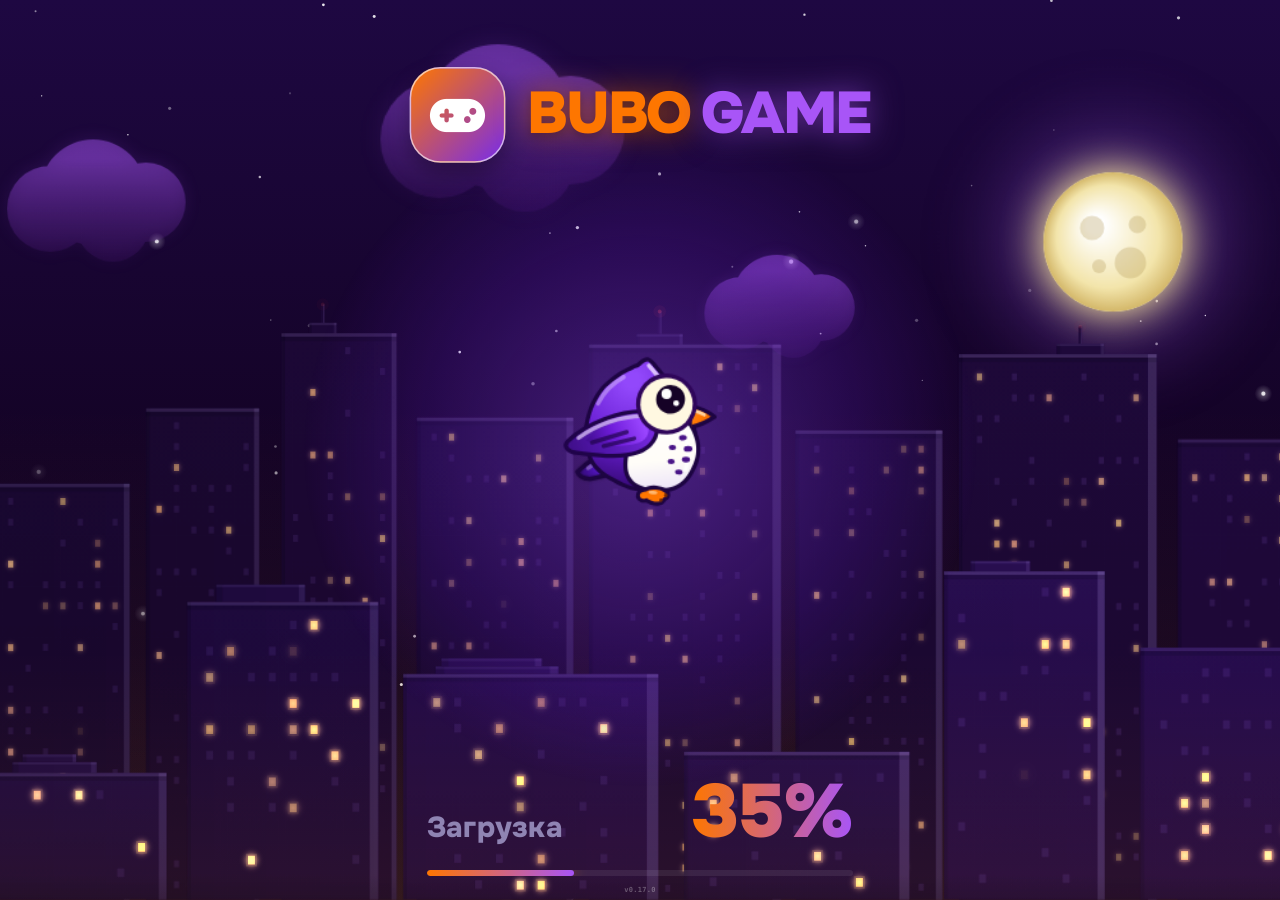
==== commit cfc7e37e: "v0.17.0: Day City, quiz topics and Second Wind" ====
--- a/app.html
+++ b/app.html
@@ -11,27 +11,29 @@
     <link rel="icon" type="image/png" href="icons/icon-192.png?v=8">
     <link rel="apple-touch-icon" href="icons/apple-touch-icon.png?v=8">
     <meta name="viewport" content="width=device-width, initial-scale=1.0, maximum-scale=1.0, user-scalable=no">
-    <title>BUBOGAME v0.14.26</title>
+    <title>BUBOGAME v0.17.0</title>
     <!-- Font Awesome 6 Free -->
-    <link rel="stylesheet" href="css/fontawesome.css?v=0.14.26">
+    <link rel="stylesheet" href="css/fontawesome.css?v=0.17.0">
     <!-- Onest: локальные файлы -->
-    <link rel="stylesheet" href="css/fonts.css?v=0.14.26">
-
-    <script src="js/music-hold.js?v=0.14.26"></script>
-    <link rel="stylesheet" href="css/style.css?v=0.14.26">
+    <link rel="stylesheet" href="css/fonts.css?v=0.17.0">
+
+    <script src="js/music-hold.js?v=0.17.0"></script>
+    <link rel="stylesheet" href="css/style.css?v=0.17.0">
     
     
-<link rel="stylesheet" href="css/admin.css?v=0.14.26" id="adminStyle">
+<link rel="stylesheet" href="css/admin.css?v=0.17.0" id="adminStyle">
     <!-- Tailwind: готовый файл стилей вместо онлайн-компилятора (тот следил за каждым изменением страницы и пересобирал стили прямо во время игры) -->
-    <link rel="stylesheet" href="css/tailwind.css?v=0.14.26">
+    <link rel="stylesheet" href="css/tailwind.css?v=0.17.0">
+    <link rel="stylesheet" href="css/flight-quiz-bonus.css?v=0.17.0">
+    <link rel="stylesheet" href="css/campaign.css?v=0.17.0">
 </head>
 <body class="flex items-center justify-center h-full w-full">
     <!-- ЭКРАН ЗАГРУЗКИ: свои стили (не зависят от Tailwind); логотип ставится ровно на место логотипа главного меню -->
-    <link rel="stylesheet" href="css/boot.css?v=0.14.26">
-    <link rel="stylesheet" href="css/features.css?v=0.14.26">
-    <link rel="stylesheet" href="css/rules.css?v=0.14.26">
-    <link rel="stylesheet" href="css/settings.css?v=0.14.26">
-    <link rel="stylesheet" href="css/profile.css?v=0.14.26">
+    <link rel="stylesheet" href="css/boot.css?v=0.17.0">
+    <link rel="stylesheet" href="css/features.css?v=0.17.0">
+    <link rel="stylesheet" href="css/rules.css?v=0.17.0">
+    <link rel="stylesheet" href="css/settings.css?v=0.17.0">
+    <link rel="stylesheet" href="css/profile.css?v=0.17.0">
     <div id="bootLoader">
         <canvas class="bl-stars" id="blStars"></canvas>
         <div class="bl-haze"></div>
@@ -47,10 +49,10 @@
             </div>
             <div class="bl-tap" id="blGo">Тапни, чтобы продолжить</div>
         </div>
-        <div id="buildTag" style="display:block;position:absolute;left:0;right:0;bottom:6px;text-align:center;pointer-events:none;user-select:none;font:600 7px/1 monospace;color:rgba(255,255,255,.3);letter-spacing:.04em">v0.14.26</div>
+        <div id="buildTag" style="display:block;position:absolute;left:0;right:0;bottom:6px;text-align:center;pointer-events:none;user-select:none;font:600 7px/1 monospace;color:rgba(255,255,255,.3);letter-spacing:.04em">v0.17.0</div>
     </div>
     <div id="menuHalo"><div class="mh"></div></div>   <!-- свечение совы с экрана загрузки остаётся и в главном меню -->
-    <script src="js/boot.js?v=0.14.26"></script>
+    <script src="js/boot.js?v=0.17.0"></script>
     <div id="gameContainer" class="relative w-full h-full max-w-md max-h-[920px] aspect-[9/16] shadow-2xl overflow-hidden flex flex-col justify-between bg-[#140326]">
         <!-- СТАРТОВЫЙ ЭКРАН / ГЛАВНОЕ МЕНЮ -->
         <div id="startScreen" class="absolute inset-0 z-30 flex flex-col justify-between p-3 bg-[#140326]/20 overflow-y-auto custom-scroll">
@@ -146,7 +148,7 @@
                     <button id="menuGoalX" type="button" aria-label="Скрыть"><i class="fa-solid fa-xmark"></i></button>
                     <div class="flex items-center space-x-2 text-[12px] uppercase tracking-wider text-[#FE7600] font-black">
                         <i class="fa-solid fa-bullseye text-sm"></i>
-                        <span class="font-black">Цель полёта</span>
+                        <span class="font-black">Цель свободного полёта</span>
                     </div>
                     <p class="text-[11px] text-purple-100 leading-snug font-medium">
                         <span id="menuGoalText"></span>
@@ -169,7 +171,17 @@
                     </button>
                 </div>
 
-                <button id="startBtn" class="btn-bubo w-full py-2 px-3 rounded-2xl flex flex-col items-center justify-center shadow-2xl active:scale-95 transition-all">
+                <div id="campaignActions" hidden>
+                    <button id="campaignStartBtn" class="btn-bubo camp-start" type="button">
+                        <i class="fa-solid fa-map-location-dot" aria-hidden="true"></i>
+                        <span><strong>Начать поход</strong><small>Три учебные трубы</small></span>
+                        <i class="fa-solid fa-chevron-right" aria-hidden="true"></i>
+                    </button>
+                    <button id="campaignReplayBtn" class="btn-secondary camp-replay" type="button" hidden>
+                        <i class="fa-solid fa-feather" aria-hidden="true"></i>Разминка
+                    </button>
+                </div>
+                <button id="startBtn" class="btn-secondary camp-free w-full py-2 px-3 rounded-2xl flex flex-col items-center justify-center active:scale-95 transition-all">
                     <div class="flex items-center space-x-2">
                         <i class="fa-solid fa-play text-[11px] text-white font-black"></i>
                         <span id="startBtnLabel" class="text-[15px] font-black tracking-wider uppercase text-white">НАЧАТЬ ПОЛЕТ</span>
@@ -219,6 +231,11 @@
         </div>
 
         <canvas id="gameCanvas" class="w-full h-full"></canvas>
+        <section id="campaignHUD" aria-label="Прогресс похода" hidden>
+            <div class="camp-hud-row"><strong id="campaignHudTitle"></strong><b id="campaignHudGates"></b></div>
+            <div class="camp-meter" id="campaignProgress" role="progressbar" aria-label="Пройдено труб"><span></span></div>
+            <div class="camp-hud-row camp-hud-detail"><span id="campaignHudHint"></span><span id="campaignHudTopics" hidden></span><span id="campaignHudPower" hidden></span></div>
+        </section>
 
         <div id="tapToStartMsg" class="hidden absolute inset-0 z-25 flex items-center justify-center pointer-events-none transition-opacity duration-300">
             <div class="glass-panel border-[#FE7600] px-5 py-2.5 rounded-2xl shadow-[0_0_24px_rgba(254,118,0,0.65)] flex items-center space-x-2.5 animate-bounce">
@@ -431,6 +448,27 @@
         </div>
     </div>
 
+    <div id="campaignResult" hidden>
+        <section id="campaignResultCard" role="dialog" aria-modal="true" aria-labelledby="campaignResultTitle">
+            <div class="camp-result-icon" aria-hidden="true"><i class="fa-solid fa-flag-checkered"></i></div>
+            <div class="camp-result-copy">
+                <h2 id="campaignResultTitle"></h2>
+                <p id="campaignResultMessage"></p>
+            </div>
+            <div id="campaignReward" class="camp-rewards" hidden></div>
+            <p id="campaignTopicSummary" class="camp-topic-summary" hidden></p>
+            <p id="campaignAttemptDetail" class="camp-attempt-detail" hidden></p>
+            <div class="camp-result-actions">
+                <button id="campaignResultNext" class="btn-bubo camp-main" type="button" hidden></button>
+                <button id="campaignSecondWindConfirm" class="camp-alt" type="button" hidden>Отменить покупку</button>
+                <button id="campaignResultSkill" class="camp-alt camp-skill" type="button" hidden><i class="fa-solid fa-graduation-cap" aria-hidden="true"></i><span id="campaignResultSkillLabel">Выбрать навык</span></button>
+                <button id="campaignResultQuiz" class="camp-alt camp-question" type="button" hidden><i class="fa-solid fa-comments" aria-hidden="true"></i>Вопросы дня</button>
+                <button id="campaignResultReplay" class="camp-alt" type="button" hidden><i class="fa-solid fa-feather" aria-hidden="true"></i>Разминка</button>
+                <button id="campaignResultHome" class="camp-alt" type="button">В главное меню</button>
+            </div>
+        </section>
+    </div>
+
     <!-- ЭКРАН ПОРАЖЕНИЯ -->
     <div id="gameOverModal" class="hidden absolute inset-0 z-40 flex items-center justify-center p-4 bg-[#140326]/20 backdrop-blur-[7px] text-center">
         <div id="goWin">
@@ -448,6 +486,7 @@
             </div>
 
             <div id="gameOverInfo" class="go-info"></div>
+            <div id="goAttemptDetail" class="camp-attempt-detail" hidden></div>
 
             <div class="go-btns">
                 <button id="continueAttemptBtn" class="btn-bubo w-full py-3 px-3 rounded-2xl flex flex-col items-center justify-center shadow-xl active:scale-95 transition-all">
@@ -465,10 +504,8 @@
                     <i class="fa-solid fa-house text-sm font-black"></i>
                     <span class="font-black">В ГЛАВНОЕ МЕНЮ</span>
                 </button>
-                <button id="earnAttemptBtn" class="hidden go-shop w-full py-2.5 rounded-2xl text-[11px] uppercase tracking-wider flex items-center justify-center space-x-2 font-black active:scale-95 transition-all">
-                    <i class="fa-solid fa-store text-sm font-black"></i>
-                    <span class="font-black text-white">КУПИТЬ ПОПЫТКУ В ЛАВКЕ</span>
-                </button>
+                <button id="goQuizBtn" class="camp-alt camp-question" type="button" hidden><i class="fa-solid fa-comments" aria-hidden="true"></i>Вопросы дня</button>
+                <button id="goCampaignHelpBtn" class="camp-alt" type="button" hidden><i class="fa-solid fa-feather" aria-hidden="true"></i>Второе дыхание в Походе</button>
                 <button id="gameOverHomeBtn" class="btn-secondary w-full py-2.5 rounded-2xl text-[11px] uppercase tracking-wider flex items-center justify-center space-x-2 font-black">
                     <i class="fa-solid fa-house text-xs font-black text-[#FE7600]"></i>
                     <span class="font-black text-white">В ГЛАВНОЕ МЕНЮ</span>
@@ -571,52 +608,61 @@
         </div>
     </div>
 
-    <script src="js/audio.js?v=0.14.26"></script>
-    <script src="js/game-core.js?v=0.14.26"></script>
-    <script src="js/owl.js?v=0.14.26"></script>
-    <script src="js/hud.js?v=0.14.26"></script>
-    <script src="js/scenery.js?v=0.14.26"></script>
-    <script src="js/items.js?v=0.14.26"></script>
-    <script src="js/shazam.js?v=0.14.26"></script>
-    <script src="js/crystals.js?v=0.14.26"></script>
-    <script src="js/water.js?v=0.14.26"></script>
-    <script src="js/menu-fx.js?v=0.14.26"></script>
-    <script src="js/quiz.js?v=0.14.26"></script>
-    <script src="js/quiz-bank.js?v=0.14.26"></script>
-    <script src="quiz-new/music.js?v=0.14.26"></script>
-    <script src="quiz-new/kino.js?v=0.14.26"></script>
-    <script src="quiz-new/series.js?v=0.14.26"></script>
-    <script src="quiz-new/cartoons.js?v=0.14.26"></script>
-    <script src="quiz-new/games.js?v=0.14.26"></script>
-    <script src="quiz-new/memes.js?v=0.14.26"></script>
-    <script src="quiz-new/hp.js?v=0.14.26"></script>
-    <script src="quiz-new/lit.js?v=0.14.26"></script>
-    <script src="quiz-new/history.js?v=0.14.26"></script>
-    <script src="quiz-new/geo.js?v=0.14.26"></script>
-    <script src="quiz-new/chem.js?v=0.14.26"></script>
-    <script src="quiz-new/phys.js?v=0.14.26"></script>
-    <script src="quiz-new/space.js?v=0.14.26"></script>
-    <script src="quiz-new/nature.js?v=0.14.26"></script>
-    <script src="quiz-new/sport.js?v=0.14.26"></script>
-    <script src="quiz-new/food.js?v=0.14.26"></script>
-    <script src="quiz-new/art.js?v=0.14.26"></script>
-    <script src="quiz-new/humor.js?v=0.14.26"></script>
-    <script src="js/quiz-bank-build.js?v=0.14.26"></script>
-    <script src="js/shop.js?v=0.14.26"></script>
-    <script src="js/weather.js?v=0.14.26"></script>
-    <script src="js/update.js?v=0.14.26"></script>
-    <script src="js/render.js?v=0.14.26"></script>
-    <script src="js/wheel.js?v=0.14.26"></script>
-    <script src="js/ui.js?v=0.14.26"></script>
-    <script src="js/inventory.js?v=0.14.26"></script>
-    <script src="js/rules.js?v=0.14.26"></script>
-<script src="js/admin.js?v=0.14.26"></script>
-<script src="js/text-measure.js?v=0.14.26"></script>
-<script src="js/fullscreen.js?v=0.14.26"></script>
-<script src="js/settings-ui.js?v=0.14.26"></script>
-<script src="js/exit-confirm.js?v=0.14.26"></script>
-<script src="js/logo-anim.js?v=0.14.26"></script>
-<script src="js/profile.js?v=0.14.26"></script>
-<script src="js/scrollbars.js?v=0.14.26"></script>
+    <script src="js/audio.js?v=0.17.0"></script>
+    <script src="js/bubo-playtest.js?v=0.17.0"></script>
+    <script src="js/flight-quiz-bonus.js?v=0.17.0"></script>
+    <script src="js/game-core.js?v=0.17.0"></script>
+    <script src="js/owl.js?v=0.17.0"></script>
+    <script src="js/hud.js?v=0.17.0"></script>
+    <script src="js/scenery.js?v=0.17.0"></script>
+    <script src="js/items.js?v=0.17.0"></script>
+    <script src="js/shazam.js?v=0.17.0"></script>
+    <script src="js/crystals.js?v=0.17.0"></script>
+    <script src="js/water.js?v=0.17.0"></script>
+    <script src="js/menu-fx.js?v=0.17.0"></script>
+    <script src="js/campaign-topics.js?v=0.17.0"></script>
+    <script src="js/quiz.js?v=0.17.0"></script>
+    <script src="js/quiz-bank.js?v=0.17.0"></script>
+    <script src="quiz-new/music.js?v=0.17.0"></script>
+    <script src="quiz-new/kino.js?v=0.17.0"></script>
+    <script src="quiz-new/series.js?v=0.17.0"></script>
+    <script src="quiz-new/cartoons.js?v=0.17.0"></script>
+    <script src="quiz-new/games.js?v=0.17.0"></script>
+    <script src="quiz-new/memes.js?v=0.17.0"></script>
+    <script src="quiz-new/hp.js?v=0.17.0"></script>
+    <script src="quiz-new/lit.js?v=0.17.0"></script>
+    <script src="quiz-new/history.js?v=0.17.0"></script>
+    <script src="quiz-new/geo.js?v=0.17.0"></script>
+    <script src="quiz-new/chem.js?v=0.17.0"></script>
+    <script src="quiz-new/phys.js?v=0.17.0"></script>
+    <script src="quiz-new/space.js?v=0.17.0"></script>
+    <script src="quiz-new/nature.js?v=0.17.0"></script>
+    <script src="quiz-new/sport.js?v=0.17.0"></script>
+    <script src="quiz-new/food.js?v=0.17.0"></script>
+    <script src="quiz-new/art.js?v=0.17.0"></script>
+    <script src="quiz-new/humor.js?v=0.17.0"></script>
+    <script src="js/quiz-bank-build.js?v=0.17.0"></script>
+    <script src="js/shop.js?v=0.17.0"></script>
+    <script src="js/weather.js?v=0.17.0"></script>
+    <script src="js/second-wind.js?v=0.17.0"></script>
+    <script src="js/campaign.js?v=0.17.0"></script>
+    <script src="js/campaign-guardian.js?v=0.17.0"></script>
+    <script src="js/campaign-combat.js?v=0.17.0"></script>
+    <script src="js/update.js?v=0.17.0"></script>
+    <script src="js/campaign-day-art.js?v=0.17.0"></script>
+    <script src="js/render.js?v=0.17.0"></script>
+    <script src="js/wheel.js?v=0.17.0"></script>
+    <script src="js/ui.js?v=0.17.0"></script>
+    <script src="js/inventory.js?v=0.17.0"></script>
+    <script src="js/rules.js?v=0.17.0"></script>
+<script src="js/admin.js?v=0.17.0"></script>
+<script src="js/text-measure.js?v=0.17.0"></script>
+<script src="js/fullscreen.js?v=0.17.0"></script>
+<script src="js/settings-ui.js?v=0.17.0"></script>
+<script src="js/exit-confirm.js?v=0.17.0"></script>
+<script src="js/logo-anim.js?v=0.17.0"></script>
+<script src="js/profile.js?v=0.17.0"></script>
+<script src="js/campaign-ui.js?v=0.17.0"></script>
+<script src="js/scrollbars.js?v=0.17.0"></script>
 </body>
-</html>+</html>
--- a/css/admin.css
+++ b/css/admin.css
@@ -100,3 +100,5 @@
 #adminModal .adm-resets button:active { transform: scale(.96); }
 #adminModal .adm-resets button.sure { color: #fff; background: var(--c); }
 #adminModal #admReset { display: none; }   /* настройки админки сбрасывает кнопка «Админка» в блоке «Сбросить» */
+
+#admPlaytestExport{display:block;width:100%;min-height:7em;margin:0 0 9px;padding:8px;box-sizing:border-box;background:#1d0936;color:#f4eaff;border:1px solid #782ce9;border-radius:8px;font:12px monospace}
--- a/css/flight-quiz-bonus.css
+++ b/css/flight-quiz-bonus.css
@@ -0,0 +1,108 @@
+.bubo-flight-bonus-callout {
+    display: grid;
+    justify-items: center;
+    align-items: center;
+}
+.bubo-flight-bonus-callout[hidden],
+.bubo-flight-bonus-caption[hidden],
+.bubo-flight-bonus-button[hidden],
+.bubo-flight-bonus-count[hidden],
+.bubo-flight-bonus-ring[hidden] {
+    display: none !important;
+}
+.bubo-flight-bonus-caption {
+    color: #d7bbff;
+    text-align: center;
+    font-size: 10px;
+    font-weight: 700;
+}
+.bubo-flight-bonus-button {
+    display: grid;
+    grid-template-columns: 32px minmax(0, 1fr) 16px;
+    align-items: center;
+    gap: 10px;
+    width: 100%;
+    min-height: 58px;
+    padding: 8px 12px;
+    border: 1px solid #4ca8d4;
+    border-radius: 16px;
+    background: linear-gradient(100deg, #311852, #202e59);
+    box-shadow: 0 4px 12px rgba(8, 4, 27, .35), inset 0 1px rgba(163, 221, 255, .12);
+    color: #faf6ff;
+    cursor: pointer;
+    text-align: left;
+    transition: filter .18s ease, transform .18s ease;
+}
+.bubo-flight-bonus-button-icon {
+    display: grid;
+    place-items: center;
+    height: 32px;
+    border-radius: 10px;
+    background: rgba(103, 206, 250, .16);
+    color: #9be7ff;
+    font-size: 15px;
+}
+.bubo-flight-bonus-button-body {
+    display: flex;
+    flex-direction: column;
+    gap: 2px;
+    line-height: 1.15;
+}
+.bubo-flight-bonus-button-label {
+    font-size: 13px;
+    font-weight: 900;
+    letter-spacing: .05em;
+    text-transform: uppercase;
+}
+.bubo-flight-bonus-button-available {
+    color: #a8e7ff;
+    font-size: 11px;
+    font-weight: 700;
+}
+.bubo-flight-bonus-button-arrow {
+    color: #a8e7ff;
+    font-size: 12px;
+    text-align: center;
+}
+@media (hover: hover) {
+    .bubo-flight-bonus-button:hover { filter: brightness(1.12); }
+}
+.bubo-flight-bonus-button:focus-visible {
+    outline: 2px solid #a8e7ff;
+    outline-offset: 2px;
+}
+.bubo-flight-bonus-button:active { transform: scale(.97); }
+.bubo-flight-bonus-count {
+    position: absolute;
+    right: -5px;
+    top: -5px;
+    height: 16px;
+    min-width: 16px;
+    padding: 0 3px;
+    box-sizing: border-box;
+    border: 1px solid #0c0521;
+    border-radius: 8px;
+    background: #bb9bff;
+    color: #210f46;
+    font-weight: 900;
+    font-size: 9px;
+    line-height: 14px;
+    text-align: center;
+}
+#scoreBadge.bubo-flight-bonus-score { position: relative; }
+.bubo-flight-bonus-ring {
+    position: absolute;
+    inset: -2px;
+    margin: 0 !important;
+    border-radius: inherit;
+    pointer-events: none;
+    background: conic-gradient(#bb9bff var(--fb-progress, 0%), transparent var(--fb-progress, 0%));
+    padding: 2px;
+    -webkit-mask: linear-gradient(#fff 0 0) content-box, linear-gradient(#fff 0 0);
+    -webkit-mask-composite: xor;
+    mask: linear-gradient(#fff 0 0) content-box, linear-gradient(#fff 0 0);
+    mask-composite: exclude;
+}
+.bubo-flight-bonus-ring.is-complete {
+    background: #60d9a5;
+}
--- a/css/campaign.css
+++ b/css/campaign.css
@@ -0,0 +1,68 @@
+#campaignActions[hidden], #campaignActions [hidden], #campaignResult[hidden], #campaignResult [hidden], #campaignHUD[hidden],
+#campaignHUD [hidden], #goQuizBtn[hidden], #goAttemptDetail[hidden], #goCampaignHelpBtn[hidden] {
+    display: none !important;
+}
+#campaignActions { display: grid; gap: 6px; }
+.camp-start {
+    display: grid; grid-template-columns: 34px 1fr 15px; gap: 10px;
+    width: 100%; min-height: 54px; padding: 8px 13px; text-align: left; align-items: center; border-radius: 16px;
+}
+.camp-start > i:first-child { display:grid; place-items:center; width:34px; height:34px; border-radius:10px; background:#6d2b173d; }
+.camp-start strong, .camp-start small { display: block; color:#fff; }
+.camp-start strong { font-size: 14px; font-weight: 900; line-height:1.12; text-transform:uppercase; }
+.camp-start small { margin-top:2px; font: 700 11px Onest,sans-serif; }
+.camp-replay { min-height: 34px; width:100%; border-radius:12px; font-size:11px; color:#e5d6ff; }
+.camp-replay i { margin-right:6px; color:#ffb56d; }
+#startBtn.camp-free { border-radius:14px; }
+#startBtn.camp-free #startBtnLabel { font-size:12px; }
+.camp-active #scoreBadge, .camp-active #bottomHud { display:none !important; }
+#campaignHUD {
+    position:absolute; bottom:12px; left:14px; right:14px; z-index:21; pointer-events:none;
+    display:grid; gap:7px; padding:10px 12px; border:1px solid #8c67d8; border-radius:14px;
+    background:rgba(23,9,48,.9); box-shadow:0 3px 16px #14032670; color:#f5ebff;
+    font-family:Onest,sans-serif;
+}
+.camp-hud-row { display:flex; align-items:center; justify-content:space-between; gap:7px; }
+.camp-hud-row strong { font-size:12px; line-height:1.2; }
+.camp-hud-row b { flex:none; font-size:11px; color:#ffc173; }
+.camp-meter { height:5px; border-radius:8px; overflow:hidden; background:#c3a7ff24; }
+.camp-meter span { display:block; height:100%; border-radius:inherit; background:linear-gradient(90deg,#8be6e8,#c9a1ff,#ffc173); transition:width .2s ease; }
+.camp-hud-detail { align-items:flex-start; color:#d8cbfa; font-size:10.5px; line-height:1.25; }
+#campaignHudTopics { flex:none; color:#f5d9ff; font-weight:850; white-space:nowrap; }
+.camp-day #campaignHUD { background:#132b3beF; color:#fff; border-color:#bad8dd; }
+.camp-day .camp-hud-detail { color:#e6f2f7; }
+.camp-day #campaignHudTopics { color:#ffe0a4; }
+#campaignHudPower { flex:none; padding:2px 4px; border-radius:5px; background:#63cfee22; color:#a0efff; font-weight:800; }
+#campaignResult {
+    position:absolute; inset:0; z-index:42; padding:13px; display:flex; align-items:center; justify-content:center;
+    background:#160a2e83; backdrop-filter:blur(7px);
+}
+#campaignResultCard {
+    display:grid; gap:12px; width:100%; max-width:376px; max-height:100%; overflow:auto; padding:18px 16px 15px;
+    background:radial-gradient(130% 85% at 50% 0,#442560,#21113c 56%,#1b0d34);
+    color:#fff; border:1px solid #9a70dc; border-radius:24px; box-shadow:0 9px 34px #10091e9c;
+    font-family:Onest,sans-serif; text-align:center;
+}
+.camp-result-icon { display:grid; place-items:center; margin:auto; width:54px; height:54px; color:#ffcb8c; border:1px solid #f7bb764f; border-radius:18px; background:#f19b2e20; font-size:25px; }
+#campaignResult[data-result="victory"] .camp-result-icon { color:#fbdb86; border-color:#ffcf689d; box-shadow:0 0 20px #ffc16346; }
+.camp-result-copy h2 { margin:0; color:#fff; font-size:20px; font-weight:900; line-height:1.13; }
+.camp-result-copy p { color:#dacaf6; margin:7px 0 0; font-size:12px; line-height:1.35; }
+.camp-rewards { display:flex; flex-wrap:wrap; justify-content:center; gap:6px; }
+.camp-rewards span { display:flex; align-items:center; gap:5px; padding:6px 8px; color:#ffe0a4; border:1px solid #ffcb6b42; background:#fdb95117; border-radius:9px; font-size:11px; font-weight:800; }
+.camp-topic-summary { margin:0; color:#dcd0ff; font:700 12px/1.4 Onest,sans-serif; }
+.camp-attempt-detail { color:#dacaf6; margin:0; padding:6px 9px; font:600 11px/1.35 Onest,sans-serif; }
+#campaignAttemptDetail:not([hidden]) { padding:9px 12px; color:#f3e6ff; border:1px solid #9168c566; border-radius:12px; background:#1a0b32a8; font-size:12px; }
+.camp-result-actions { display:grid; gap:7px; }
+.camp-main, .camp-alt { display:flex; align-items:center; justify-content:center; gap:7px; min-height:42px; width:100%; border-radius:13px; font:850 12px Onest,sans-serif; }
+.camp-main { min-height:46px; color:#fff; }
+#campaignSecondWindConfirm, #goCampaignHelpBtn { min-height:44px; }
+.camp-alt { color:#f1e6ff; border:1px solid #9c6df87d; background:#34194f; }
+.camp-skill { color:#ead6ff; border-color:#b78eebad; background:#502e6f; }
+.camp-question { color:#d5f3ff; border-color:#63c8ee9e; background:#202e59; }
+.camp-alt:active { transform:scale(.98); }
+.camp-main:focus-visible, .camp-alt:focus-visible, .camp-start:focus-visible { outline:2px solid #fff5d2; outline-offset:2px; }
+#startScreen #startBtn.camp-free {
+    background:#251641; color:#e8d6ff; border:1px solid #9b6bdd8c;
+    box-shadow:0 3px 10px #10042170;
+}
+#startScreen.camp-intro #menuGoalCard { display:none !important; }
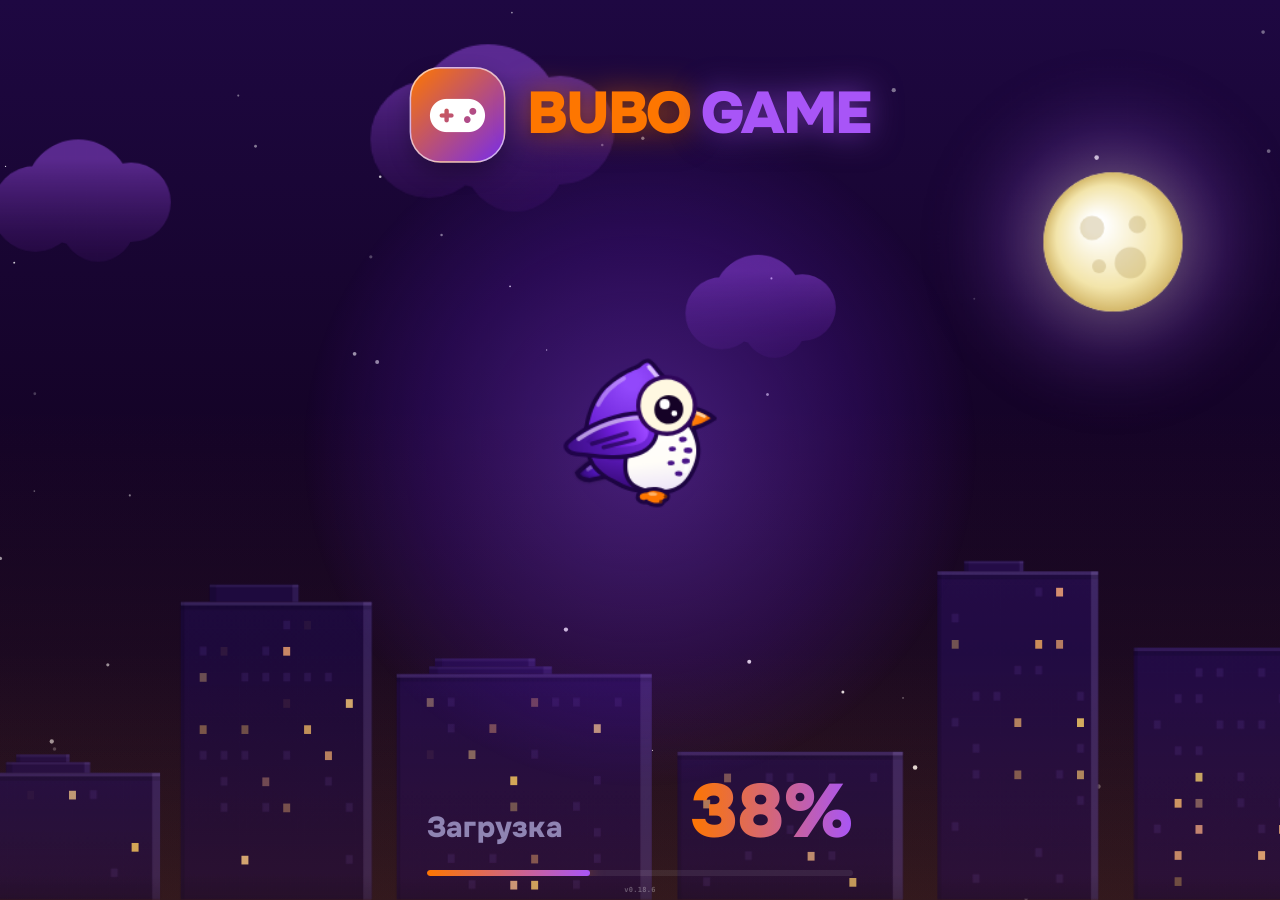
==== commit e338f4f0: "v0.18.6: campaign and local player profiles" ====
--- a/app.html
+++ b/app.html
@@ -11,29 +11,30 @@
     <link rel="icon" type="image/png" href="icons/icon-192.png?v=8">
     <link rel="apple-touch-icon" href="icons/apple-touch-icon.png?v=8">
     <meta name="viewport" content="width=device-width, initial-scale=1.0, maximum-scale=1.0, user-scalable=no">
-    <title>BUBOGAME v0.17.0</title>
+    <title>BUBOGAME v0.18.6</title>
     <!-- Font Awesome 6 Free -->
-    <link rel="stylesheet" href="css/fontawesome.css?v=0.17.0">
+    <link rel="stylesheet" href="css/fontawesome.css?v=0.18.6">
     <!-- Onest: локальные файлы -->
-    <link rel="stylesheet" href="css/fonts.css?v=0.17.0">
-
-    <script src="js/music-hold.js?v=0.17.0"></script>
-    <link rel="stylesheet" href="css/style.css?v=0.17.0">
+    <link rel="stylesheet" href="css/fonts.css?v=0.18.6">
+
+    <script src="js/music-hold.js?v=0.18.6"></script>
+    <link rel="stylesheet" href="css/style.css?v=0.18.6">
     
     
-<link rel="stylesheet" href="css/admin.css?v=0.17.0" id="adminStyle">
+<link rel="stylesheet" href="css/admin.css?v=0.18.6" id="adminStyle">
     <!-- Tailwind: готовый файл стилей вместо онлайн-компилятора (тот следил за каждым изменением страницы и пересобирал стили прямо во время игры) -->
-    <link rel="stylesheet" href="css/tailwind.css?v=0.17.0">
-    <link rel="stylesheet" href="css/flight-quiz-bonus.css?v=0.17.0">
-    <link rel="stylesheet" href="css/campaign.css?v=0.17.0">
+    <link rel="stylesheet" href="css/tailwind.css?v=0.18.6">
+    <link rel="stylesheet" href="css/flight-quiz-bonus.css?v=0.18.6">
+    <link rel="stylesheet" href="css/campaign.css?v=0.18.6">
 </head>
 <body class="flex items-center justify-center h-full w-full">
     <!-- ЭКРАН ЗАГРУЗКИ: свои стили (не зависят от Tailwind); логотип ставится ровно на место логотипа главного меню -->
-    <link rel="stylesheet" href="css/boot.css?v=0.17.0">
-    <link rel="stylesheet" href="css/features.css?v=0.17.0">
-    <link rel="stylesheet" href="css/rules.css?v=0.17.0">
-    <link rel="stylesheet" href="css/settings.css?v=0.17.0">
-    <link rel="stylesheet" href="css/profile.css?v=0.17.0">
+    <link rel="stylesheet" href="css/boot.css?v=0.18.6">
+    <link rel="stylesheet" href="css/features.css?v=0.18.6">
+    <link rel="stylesheet" href="css/rules.css?v=0.18.6">
+    <link rel="stylesheet" href="css/settings.css?v=0.18.6">
+    <link rel="stylesheet" href="css/profile.css?v=0.18.6">
+    <link rel="stylesheet" href="css/journey-polish.css?v=0.18.6">
     <div id="bootLoader">
         <canvas class="bl-stars" id="blStars"></canvas>
         <div class="bl-haze"></div>
@@ -49,10 +50,10 @@
             </div>
             <div class="bl-tap" id="blGo">Тапни, чтобы продолжить</div>
         </div>
-        <div id="buildTag" style="display:block;position:absolute;left:0;right:0;bottom:6px;text-align:center;pointer-events:none;user-select:none;font:600 7px/1 monospace;color:rgba(255,255,255,.3);letter-spacing:.04em">v0.17.0</div>
+        <div id="buildTag" style="display:block;position:absolute;left:0;right:0;bottom:6px;text-align:center;pointer-events:none;user-select:none;font:600 7px/1 monospace;color:rgba(255,255,255,.3);letter-spacing:.04em">v0.18.6</div>
     </div>
     <div id="menuHalo"><div class="mh"></div></div>   <!-- свечение совы с экрана загрузки остаётся и в главном меню -->
-    <script src="js/boot.js?v=0.17.0"></script>
+    <script src="js/boot.js?v=0.18.6"></script>
     <div id="gameContainer" class="relative w-full h-full max-w-md max-h-[920px] aspect-[9/16] shadow-2xl overflow-hidden flex flex-col justify-between bg-[#140326]">
         <!-- СТАРТОВЫЙ ЭКРАН / ГЛАВНОЕ МЕНЮ -->
         <div id="startScreen" class="absolute inset-0 z-30 flex flex-col justify-between p-3 bg-[#140326]/20 overflow-y-auto custom-scroll">
@@ -145,16 +146,14 @@
                 </div>
 
                 <div id="menuGoalCard" class="relative glass-panel-menu border-[#782CE9]/60 rounded-2xl p-3.5 shadow-xl text-left space-y-2">
-                    <button id="menuGoalX" type="button" aria-label="Скрыть"><i class="fa-solid fa-xmark"></i></button>
+                    <button id="menuGoalX" type="button" aria-label="Скрыть описание"><i class="fa-solid fa-xmark" aria-hidden="true"></i></button>
                     <div class="flex items-center space-x-2 text-[12px] uppercase tracking-wider text-[#FE7600] font-black">
-                        <i class="fa-solid fa-bullseye text-sm"></i>
-                        <span class="font-black">Цель свободного полёта</span>
-                    </div>
-                    <p class="text-[11px] text-purple-100 leading-snug font-medium">
-                        <span id="menuGoalText"></span>
-                    </p>
+                        <i class="fa-solid fa-bullseye text-sm" aria-hidden="true"></i>
+                        <span class="font-black">Цель полёта</span>
+                    </div>
+                    <p class="text-[11px] text-purple-100 leading-snug font-medium"><span id="menuGoalText"></span></p>
                     <p class="text-[10px] text-purple-300 leading-snug font-medium">
-                        <i class="fa-solid fa-triangle-exclamation text-amber-400 mr-1.5 text-[9px]"></i>Остерегайтесь труб и следите за силами совы — подбирайте перья и напитки, чтобы не выбиться из сил!
+                        <i class="fa-solid fa-triangle-exclamation text-amber-400 mr-1.5 text-[9px]" aria-hidden="true"></i>Остерегайся труб и подбирай перья и напитки, чтобы у совы хватало сил.
                     </p>
                 </div>
             </div>
@@ -172,16 +171,13 @@
                 </div>
 
                 <div id="campaignActions" hidden>
-                    <button id="campaignStartBtn" class="btn-bubo camp-start" type="button">
-                        <i class="fa-solid fa-map-location-dot" aria-hidden="true"></i>
-                        <span><strong>Начать поход</strong><small>Три учебные трубы</small></span>
+                    <button id="campaignStartBtn" class="btn-bubo camp-start" type="button" aria-haspopup="dialog">
+                        <i class="fa-solid fa-play" aria-hidden="true"></i>
+                        <span><strong>Начать полёт</strong><small id="campaignStartAttempts">Осталось попыток: 2</small></span>
                         <i class="fa-solid fa-chevron-right" aria-hidden="true"></i>
                     </button>
-                    <button id="campaignReplayBtn" class="btn-secondary camp-replay" type="button" hidden>
-                        <i class="fa-solid fa-feather" aria-hidden="true"></i>Разминка
-                    </button>
-                </div>
-                <button id="startBtn" class="btn-secondary camp-free w-full py-2 px-3 rounded-2xl flex flex-col items-center justify-center active:scale-95 transition-all">
+                </div>
+                <button id="startBtn" class="hidden" type="button" hidden>
                     <div class="flex items-center space-x-2">
                         <i class="fa-solid fa-play text-[11px] text-white font-black"></i>
                         <span id="startBtnLabel" class="text-[15px] font-black tracking-wider uppercase text-white">НАЧАТЬ ПОЛЕТ</span>
@@ -253,7 +249,7 @@
                         <i class="fa-solid fa-gauge-high text-[8px]"></i>
                         <span>СЛОЖНОСТЬ: <strong id="diffLabel" class="diff-label text-emerald-400 font-black">СУПЕРЛАЙТ</strong></span>
                     </div>
-                    <div id="diffPercent" class="text-purple-300 font-black">0%</div>
+                    <span id="journeyDistrict" hidden></span><div id="diffPercent" class="text-purple-300 font-black">0%</div>
                 </div>
                 <div class="diff-bar" data-prefix=""></div>
             </div>
@@ -421,15 +417,16 @@
                 <div class="st-row" style="--c:#A855F7">
                     <div class="st-line">
                         <span class="st-lbl"><span class="st-ic"><i class="fa-solid fa-display"></i></span>Графика</span>
-                        <b id="gfxLabel" class="st-val">Средняя</b>
-                    </div>
-                    <input id="gfxSlider" type="range" min="0" max="2" step="1" value="1" class="st-range">
+                        <b id="gfxLabel" class="st-val">Авто</b>
+                    </div>
+                    <input id="gfxSlider" type="range" min="0" max="3" step="1" value="0" class="st-range" aria-label="Качество графики">
                     <div class="st-ticks">
+                        <span class="gfx-tick" data-q="auto">Авто</span>
                         <span class="gfx-tick" data-q="low">Низкая</span>
                         <span class="gfx-tick" data-q="medium">Средняя</span>
                         <span class="gfx-tick" data-q="high">Высокая</span>
                     </div>
-                    <div id="gfxHint" class="st-hint">Баланс чёткости и скорости</div>
+                    <div id="gfxHint" class="st-hint">Подбираем качество по устройству</div>
                 </div>
 
                 <!-- Полноэкранный режим (в установленном приложении скрыт) -->
@@ -447,6 +444,27 @@
             </div>
         </div>
     </div>
+
+    <dialog id="journeyPicker" aria-labelledby="journeyPickerTitle">
+        <div class="journey-picker-content">
+            <header class="journey-picker-header">
+                <button id="journeyPickerClose" type="button" aria-label="Назад"><i class="fa-solid fa-arrow-left" aria-hidden="true"></i></button>
+                <h2 id="journeyPickerTitle">Выбор уровня</h2>
+                <p id="journeyPickerProgress"></p>
+            </header>
+            <figure class="journey-picker-preview">
+                <img id="journeyPickerImage" width="640" height="400" alt="" decoding="async" fetchpriority="high">
+                <span id="journeyPickerLevelNumber" class="journey-preview-number"></span>
+                <figcaption><strong id="journeyPickerLevelName"></strong><span id="journeyPickerLevelStatus"></span></figcaption>
+            </figure>
+            <ol id="journeyPickerLevels" class="journey-picker-levels"></ol>
+            <footer class="journey-picker-footer">
+                <p id="journeyPickerHint" aria-live="polite"></p>
+                <button id="journeyPickerStart" class="btn-bubo camp-start" type="button">В полёт</button>
+                <button id="journeyPickerReturn" class="journey-picker-return" type="button" hidden><i class="fa-solid fa-arrow-left" aria-hidden="true"></i>К текущему уровню</button>
+            </footer>
+        </div>
+    </dialog>
 
     <div id="campaignResult" hidden>
         <section id="campaignResultCard" role="dialog" aria-modal="true" aria-labelledby="campaignResultTitle">
@@ -463,7 +481,6 @@
                 <button id="campaignSecondWindConfirm" class="camp-alt" type="button" hidden>Отменить покупку</button>
                 <button id="campaignResultSkill" class="camp-alt camp-skill" type="button" hidden><i class="fa-solid fa-graduation-cap" aria-hidden="true"></i><span id="campaignResultSkillLabel">Выбрать навык</span></button>
                 <button id="campaignResultQuiz" class="camp-alt camp-question" type="button" hidden><i class="fa-solid fa-comments" aria-hidden="true"></i>Вопросы дня</button>
-                <button id="campaignResultReplay" class="camp-alt" type="button" hidden><i class="fa-solid fa-feather" aria-hidden="true"></i>Разминка</button>
                 <button id="campaignResultHome" class="camp-alt" type="button">В главное меню</button>
             </div>
         </section>
@@ -505,7 +522,7 @@
                     <span class="font-black">В ГЛАВНОЕ МЕНЮ</span>
                 </button>
                 <button id="goQuizBtn" class="camp-alt camp-question" type="button" hidden><i class="fa-solid fa-comments" aria-hidden="true"></i>Вопросы дня</button>
-                <button id="goCampaignHelpBtn" class="camp-alt" type="button" hidden><i class="fa-solid fa-feather" aria-hidden="true"></i>Второе дыхание в Походе</button>
+                <button id="goCampaignHelpBtn" class="camp-alt" type="button" hidden><i class="fa-solid fa-feather" aria-hidden="true"></i>Второе дыхание</button>
                 <button id="gameOverHomeBtn" class="btn-secondary w-full py-2.5 rounded-2xl text-[11px] uppercase tracking-wider flex items-center justify-center space-x-2 font-black">
                     <i class="fa-solid fa-house text-xs font-black text-[#FE7600]"></i>
                     <span class="font-black text-white">В ГЛАВНОЕ МЕНЮ</span>
@@ -608,61 +625,63 @@
         </div>
     </div>
 
-    <script src="js/audio.js?v=0.17.0"></script>
-    <script src="js/bubo-playtest.js?v=0.17.0"></script>
-    <script src="js/flight-quiz-bonus.js?v=0.17.0"></script>
-    <script src="js/game-core.js?v=0.17.0"></script>
-    <script src="js/owl.js?v=0.17.0"></script>
-    <script src="js/hud.js?v=0.17.0"></script>
-    <script src="js/scenery.js?v=0.17.0"></script>
-    <script src="js/items.js?v=0.17.0"></script>
-    <script src="js/shazam.js?v=0.17.0"></script>
-    <script src="js/crystals.js?v=0.17.0"></script>
-    <script src="js/water.js?v=0.17.0"></script>
-    <script src="js/menu-fx.js?v=0.17.0"></script>
-    <script src="js/campaign-topics.js?v=0.17.0"></script>
-    <script src="js/quiz.js?v=0.17.0"></script>
-    <script src="js/quiz-bank.js?v=0.17.0"></script>
-    <script src="quiz-new/music.js?v=0.17.0"></script>
-    <script src="quiz-new/kino.js?v=0.17.0"></script>
-    <script src="quiz-new/series.js?v=0.17.0"></script>
-    <script src="quiz-new/cartoons.js?v=0.17.0"></script>
-    <script src="quiz-new/games.js?v=0.17.0"></script>
-    <script src="quiz-new/memes.js?v=0.17.0"></script>
-    <script src="quiz-new/hp.js?v=0.17.0"></script>
-    <script src="quiz-new/lit.js?v=0.17.0"></script>
-    <script src="quiz-new/history.js?v=0.17.0"></script>
-    <script src="quiz-new/geo.js?v=0.17.0"></script>
-    <script src="quiz-new/chem.js?v=0.17.0"></script>
-    <script src="quiz-new/phys.js?v=0.17.0"></script>
-    <script src="quiz-new/space.js?v=0.17.0"></script>
-    <script src="quiz-new/nature.js?v=0.17.0"></script>
-    <script src="quiz-new/sport.js?v=0.17.0"></script>
-    <script src="quiz-new/food.js?v=0.17.0"></script>
-    <script src="quiz-new/art.js?v=0.17.0"></script>
-    <script src="quiz-new/humor.js?v=0.17.0"></script>
-    <script src="js/quiz-bank-build.js?v=0.17.0"></script>
-    <script src="js/shop.js?v=0.17.0"></script>
-    <script src="js/weather.js?v=0.17.0"></script>
-    <script src="js/second-wind.js?v=0.17.0"></script>
-    <script src="js/campaign.js?v=0.17.0"></script>
-    <script src="js/campaign-guardian.js?v=0.17.0"></script>
-    <script src="js/campaign-combat.js?v=0.17.0"></script>
-    <script src="js/update.js?v=0.17.0"></script>
-    <script src="js/campaign-day-art.js?v=0.17.0"></script>
-    <script src="js/render.js?v=0.17.0"></script>
-    <script src="js/wheel.js?v=0.17.0"></script>
-    <script src="js/ui.js?v=0.17.0"></script>
-    <script src="js/inventory.js?v=0.17.0"></script>
-    <script src="js/rules.js?v=0.17.0"></script>
-<script src="js/admin.js?v=0.17.0"></script>
-<script src="js/text-measure.js?v=0.17.0"></script>
-<script src="js/fullscreen.js?v=0.17.0"></script>
-<script src="js/settings-ui.js?v=0.17.0"></script>
-<script src="js/exit-confirm.js?v=0.17.0"></script>
-<script src="js/logo-anim.js?v=0.17.0"></script>
-<script src="js/profile.js?v=0.17.0"></script>
-<script src="js/campaign-ui.js?v=0.17.0"></script>
-<script src="js/scrollbars.js?v=0.17.0"></script>
+    <script src="js/local-profiles.js?v=0.18.6"></script>
+    <script src="js/audio.js?v=0.18.6"></script>
+    <script src="js/bubo-playtest.js?v=0.18.6"></script>
+    <script src="js/flight-quiz-bonus.js?v=0.18.6"></script>
+    <script src="js/journey.js?v=0.18.6"></script>
+    <script src="js/game-core.js?v=0.18.6"></script>
+    <script src="js/owl.js?v=0.18.6"></script>
+    <script src="js/hud.js?v=0.18.6"></script>
+    <script src="js/scenery.js?v=0.18.6"></script>
+    <script src="js/items.js?v=0.18.6"></script>
+    <script src="js/shazam.js?v=0.18.6"></script>
+    <script src="js/crystals.js?v=0.18.6"></script>
+    <script src="js/water.js?v=0.18.6"></script>
+    <script src="js/menu-fx.js?v=0.18.6"></script>
+    <script src="js/campaign-topics.js?v=0.18.6"></script>
+    <script src="js/quiz.js?v=0.18.6"></script>
+    <script src="js/quiz-bank.js?v=0.18.6"></script>
+    <script src="quiz-new/music.js?v=0.18.6"></script>
+    <script src="quiz-new/kino.js?v=0.18.6"></script>
+    <script src="quiz-new/series.js?v=0.18.6"></script>
+    <script src="quiz-new/cartoons.js?v=0.18.6"></script>
+    <script src="quiz-new/games.js?v=0.18.6"></script>
+    <script src="quiz-new/memes.js?v=0.18.6"></script>
+    <script src="quiz-new/hp.js?v=0.18.6"></script>
+    <script src="quiz-new/lit.js?v=0.18.6"></script>
+    <script src="quiz-new/history.js?v=0.18.6"></script>
+    <script src="quiz-new/geo.js?v=0.18.6"></script>
+    <script src="quiz-new/chem.js?v=0.18.6"></script>
+    <script src="quiz-new/phys.js?v=0.18.6"></script>
+    <script src="quiz-new/space.js?v=0.18.6"></script>
+    <script src="quiz-new/nature.js?v=0.18.6"></script>
+    <script src="quiz-new/sport.js?v=0.18.6"></script>
+    <script src="quiz-new/food.js?v=0.18.6"></script>
+    <script src="quiz-new/art.js?v=0.18.6"></script>
+    <script src="quiz-new/humor.js?v=0.18.6"></script>
+    <script src="js/quiz-bank-build.js?v=0.18.6"></script>
+    <script src="js/shop.js?v=0.18.6"></script>
+    <script src="js/weather.js?v=0.18.6"></script>
+    <script src="js/second-wind.js?v=0.18.6"></script>
+    <script src="js/campaign.js?v=0.18.6"></script>
+    <script src="js/campaign-guardian.js?v=0.18.6"></script>
+    <script src="js/campaign-combat.js?v=0.18.6"></script>
+    <script src="js/update.js?v=0.18.6"></script>
+    <script src="js/campaign-day-art.js?v=0.18.6"></script>
+    <script src="js/render.js?v=0.18.6"></script>
+    <script src="js/wheel.js?v=0.18.6"></script>
+    <script src="js/ui.js?v=0.18.6"></script>
+    <script src="js/inventory.js?v=0.18.6"></script>
+    <script src="js/rules.js?v=0.18.6"></script>
+<script src="js/admin.js?v=0.18.6"></script>
+<script src="js/text-measure.js?v=0.18.6"></script>
+<script src="js/fullscreen.js?v=0.18.6"></script>
+<script src="js/settings-ui.js?v=0.18.6"></script>
+<script src="js/exit-confirm.js?v=0.18.6"></script>
+<script src="js/logo-anim.js?v=0.18.6"></script>
+<script src="js/profile.js?v=0.18.6"></script>
+<script src="js/campaign-ui.js?v=0.18.6"></script>
+<script src="js/scrollbars.js?v=0.18.6"></script>
 </body>
 </html>
--- a/css/campaign.css
+++ b/css/campaign.css
@@ -3,6 +3,11 @@
     display: none !important;
 }
 #campaignActions { display: grid; gap: 6px; }
+#startBtn[hidden], #journeyDistrict[hidden] { display:none !important; }
+#journeyDistrict {
+    min-width:0; margin-inline:6px; color:#f6e4ff; font-size:9px;
+    overflow:hidden; text-overflow:ellipsis; white-space:nowrap;
+}
 .camp-start {
     display: grid; grid-template-columns: 34px 1fr 15px; gap: 10px;
     width: 100%; min-height: 54px; padding: 8px 13px; text-align: left; align-items: center; border-radius: 16px;
@@ -11,10 +16,6 @@
 .camp-start strong, .camp-start small { display: block; color:#fff; }
 .camp-start strong { font-size: 14px; font-weight: 900; line-height:1.12; text-transform:uppercase; }
 .camp-start small { margin-top:2px; font: 700 11px Onest,sans-serif; }
-.camp-replay { min-height: 34px; width:100%; border-radius:12px; font-size:11px; color:#e5d6ff; }
-.camp-replay i { margin-right:6px; color:#ffb56d; }
-#startBtn.camp-free { border-radius:14px; }
-#startBtn.camp-free #startBtnLabel { font-size:12px; }
 .camp-active #scoreBadge, .camp-active #bottomHud { display:none !important; }
 #campaignHUD {
     position:absolute; bottom:12px; left:14px; right:14px; z-index:21; pointer-events:none;
@@ -61,8 +62,3 @@
 .camp-question { color:#d5f3ff; border-color:#63c8ee9e; background:#202e59; }
 .camp-alt:active { transform:scale(.98); }
 .camp-main:focus-visible, .camp-alt:focus-visible, .camp-start:focus-visible { outline:2px solid #fff5d2; outline-offset:2px; }
-#startScreen #startBtn.camp-free {
-    background:#251641; color:#e8d6ff; border:1px solid #9b6bdd8c;
-    box-shadow:0 3px 10px #10042170;
-}
-#startScreen.camp-intro #menuGoalCard { display:none !important; }
--- a/css/profile.css
+++ b/css/profile.css
@@ -48,6 +48,8 @@
 #authModal, #profModal { position: absolute; inset: 0; z-index: 46; display: flex; align-items: center; justify-content: center; padding: 12px;
     background: rgba(20, 3, 38, .25); backdrop-filter: blur(7px); -webkit-backdrop-filter: blur(7px); }
 #authModal.hidden, #profModal.hidden { display: none; }
+#authModal { z-index: 47; }
+#authWin .pf-main:disabled { opacity: .7; cursor: progress; }
 #authWin, #pfWin { position: relative; width: 100%; max-width: 380px; zoom: var(--menu-zoom, 1); max-height: calc((100dvh - 24px) / var(--menu-zoom, 1));
     overflow-x: hidden; overflow-y: auto; scrollbar-width: none; -webkit-overflow-scrolling: touch; overscroll-behavior: contain;
     border-radius: 28px; padding: 18px 16px; box-sizing: border-box; display: flex; flex-direction: column; gap: 14px; font-family: Onest, sans-serif; color: #fff; text-align: left;
@@ -55,6 +57,7 @@
     background: radial-gradient(110% 40% at 50% -8%, color-mix(in srgb, var(--pfC) 26%, transparent), transparent 62%), radial-gradient(80% 36% at 0% 106%, color-mix(in srgb, var(--pfS) 14%, transparent), transparent 60%), rgba(29, 9, 54, .97);
     border-color: color-mix(in srgb, var(--pfC) 45%, transparent); }
 @supports not (height: 100dvh) { #authWin, #pfWin { max-height: calc((100vh - 24px) / var(--menu-zoom, 1)); } }
+#authWin:focus { outline: none; }
 #authWin::-webkit-scrollbar, #pfWin::-webkit-scrollbar { display: none; }
 #authWin > *, #pfWin > * { flex-shrink: 0; }
 #pfWin { max-width: 400px; overflow: hidden; height: min(calc((100dvh - 24px) / var(--menu-zoom, 1)), 860px); }
--- a/css/journey-polish.css
+++ b/css/journey-polish.css
@@ -0,0 +1,441 @@
+#startScreen :is(#openRulesBtn, #openSettingsBtn) {
+    position: relative;
+    min-height: calc(34px / var(--menu-zoom, 1));
+    padding-block: 4px;
+}
+
+#startScreen :is(#openRulesBtn, #openSettingsBtn)::before {
+    content: "";
+    position: absolute;
+    inset: calc(-6px / var(--menu-zoom, 1)) 0;
+}
+
+#startScreen :is(#openRulesBtn, #openSettingsBtn):focus-visible {
+    outline: 2px solid #ffdfac;
+    outline-offset: 2px;
+}
+
+#staminaVal, #diffPercent, #menuDiffPercent, #menuScore, #menuTokens,
+.collection-badge-slot > :is([id^="cnt_"], [id^="menu-cnt_"]) {
+    font-variant-numeric: tabular-nums;
+}
+
+#journeyPicker {
+    position: fixed;
+    inset: 0;
+    width: 100%;
+    height: 100%;
+    max-width: none;
+    max-height: none;
+    margin: 0;
+    padding: 0;
+    border: 0;
+    background: radial-gradient(95% 48% at 50% 23%, #34204e, transparent), #160d28;
+    color: #f8eeff;
+    font-family: Onest, sans-serif;
+    overflow: hidden;
+}
+
+#journeyPicker[open] { display: flex; }
+#journeyPicker [hidden] { display: none !important; }
+#journeyPicker::backdrop { background: #160d28; }
+
+.journey-picker-content {
+    display: grid;
+    grid-template:
+        "header" auto
+        "preview" auto
+        "levels" minmax(0, 1fr)
+        "footer" auto / minmax(0, 1fr);
+    gap: clamp(9px, 1.7dvh, 15px);
+    box-sizing: border-box;
+    width: min(100%, 510px);
+    height: min(100%, 778px);
+    min-height: 0;
+    margin: auto;
+    padding: max(14px, env(safe-area-inset-top, 0px))
+        max(15px, env(safe-area-inset-right, 0px))
+        max(16px, env(safe-area-inset-bottom, 0px))
+        max(15px, env(safe-area-inset-left, 0px));
+}
+
+.journey-picker-header {
+    grid-area: header;
+    display: grid;
+    grid-template-columns: 44px minmax(0, 1fr) auto;
+    align-items: center;
+    gap: clamp(8px, 3vw, 14px);
+    border-bottom: 1px solid #422a5b;
+    padding-bottom: 8px;
+    text-align: left;
+}
+
+.journey-picker-header h2 {
+    margin: 0;
+    color: #fff7ff;
+    font: 900 clamp(17px, 5.5vw, 22px)/1.1 Onest, sans-serif;
+}
+
+#journeyPickerProgress {
+    margin: 0;
+    color: #dcc8f0;
+    font: 750 12px/1.15 Onest, sans-serif;
+    font-variant-numeric: tabular-nums;
+    text-align: right;
+    white-space: nowrap;
+}
+
+#journeyPickerClose {
+    display: grid;
+    place-items: center;
+    width: 44px;
+    height: 44px;
+    border: 1px solid #634584;
+    border-radius: 13px;
+    background: #30204b;
+    box-shadow: 0 2px 0 #161023;
+    color: #f6eaff;
+    font-size: 17px;
+    cursor: pointer;
+}
+
+.journey-picker-preview {
+    grid-area: preview;
+    position: relative;
+    isolation: isolate;
+    height: clamp(174px, 37.5dvh, 250px);
+    min-width: 0;
+    margin: 0;
+    overflow: hidden;
+    border-radius: 18px;
+    background: #2a1944;
+    box-shadow: 0 3px 0 #100a20;
+}
+
+#journeyPickerImage {
+    display: block;
+    width: 100%;
+    height: 100%;
+    object-fit: cover;
+    object-position: center;
+}
+#journeyPickerImage:not([src]) { visibility: hidden; }
+
+.journey-preview-number {
+    position: absolute;
+    z-index: 2;
+    top: 11px;
+    left: 11px;
+    padding: 5px 9px;
+    border: 1px solid #ffcc8c66;
+    border-radius: 7px;
+    background: #23142aef;
+    color: #ffddac;
+    font: 800 11px/1.15 Onest, sans-serif;
+    font-variant-numeric: tabular-nums;
+}
+
+.journey-picker-preview figcaption {
+    position: absolute;
+    z-index: 1;
+    inset: auto 0 0;
+    display: grid;
+    gap: 4px;
+    padding: clamp(23px, 7vw, 36px) 13px 13px;
+    background: linear-gradient(180deg, transparent, #130a26e3 54%, #130a26);
+    text-align: left;
+}
+
+#journeyPickerLevelName {
+    color: #fff8ff;
+    font: 900 clamp(21px, 6.4vw, 31px)/1.04 Onest, sans-serif;
+    overflow-wrap: anywhere;
+}
+
+#journeyPickerLevelStatus {
+    color: #efddff;
+    font: 700 12px/1.25 Onest, sans-serif;
+    overflow-wrap: anywhere;
+}
+
+.journey-picker-levels {
+    grid-area: levels;
+    display: grid;
+    grid-template-columns: repeat(3, minmax(0, 1fr));
+    align-content: start;
+    gap: 10px 8px;
+    min-width: 0;
+    min-height: 0;
+    margin: 0;
+    padding: 3px 2px 7px;
+    overflow-y: auto;
+    overscroll-behavior: contain;
+    list-style: none;
+    scrollbar-width: thin;
+    scrollbar-color: #805ca6 transparent;
+    touch-action: pan-y;
+}
+
+.journey-picker-levels > li { min-width: 0; }
+
+.journey-level {
+    position: relative;
+    isolation: isolate;
+    display: block;
+    width: 100%;
+    min-width: 44px;
+    min-height: 58px;
+    aspect-ratio: 1.05;
+    overflow: hidden;
+    padding: 0;
+    border: 1px solid #79549e;
+    border-radius: 11px;
+    background: #25163d;
+    box-shadow: 0 3px 0 #11091e;
+    color: #fff5ff;
+    cursor: pointer;
+}
+
+.journey-level-art {
+    position: absolute;
+    z-index: -2;
+    inset: 0;
+    width: 100%;
+    height: 100%;
+    object-fit: cover;
+    object-position: center;
+}
+
+.journey-level::before {
+    content: "";
+    position: absolute;
+    z-index: -1;
+    inset: 0;
+    background: linear-gradient(0deg, #170a2b 0%, #170a2bbf 23%, transparent 70%);
+}
+
+.journey-level-number,
+.journey-level > i {
+    position: absolute;
+    top: 5px;
+    display: grid;
+    place-items: center;
+    min-width: 21px;
+    height: 21px;
+    padding-inline: 3px;
+    border-radius: 5px;
+    background: #1a102b;
+    color: #f4e7ff;
+    font-variant-numeric: tabular-nums;
+}
+
+.journey-level-number {
+    left: 5px;
+    font: 900 14px/1 Onest, sans-serif;
+}
+
+.journey-level > i {
+    right: 5px;
+    color: #e5caff;
+    font-size: 11px;
+}
+
+.journey-level-name {
+    position: absolute;
+    inset: auto 6px 6px;
+    color: #fff4ff;
+    font: 850 11px/1.08 Onest, sans-serif;
+    text-align: left;
+    overflow-wrap: anywhere;
+}
+
+.journey-level[data-status="passed"] { border-color: #8360a7; }
+.journey-level[data-status="passed"] > i { color: #b3ecc6; }
+
+.journey-level[data-status="upcoming"] { border-color: #644984; }
+.journey-level[data-status="upcoming"] .journey-level-art {
+    opacity: .72;
+    filter: saturate(.66);
+}
+.journey-level[data-status="upcoming"] .journey-level-name { color: #eddefb; }
+
+.journey-level:disabled,
+.journey-level[aria-disabled="true"] { opacity: 1; cursor: default; }
+
+.journey-level[aria-pressed="true"] {
+    border: 2px solid #ff994f;
+    box-shadow: 0 3px 0 #a94626;
+}
+.journey-level[aria-pressed="true"] .journey-level-number {
+    background: #ffc28a;
+    color: #2a162a;
+}
+.journey-level[aria-pressed="true"] .journey-level-art { opacity: 1; }
+
+#journeyPicker button:focus-visible {
+    outline: 2px solid #fff0c8;
+    outline-offset: -4px;
+}
+
+.journey-picker-footer {
+    grid-area: footer;
+    display: grid;
+    gap: 8px;
+    justify-content: stretch;
+    align-content: end;
+    min-width: 0;
+    text-align: left;
+}
+
+#journeyPickerHint {
+    margin: 0;
+    color: #e4d2f5;
+    font: 650 12px/1.32 Onest, sans-serif;
+    overflow-wrap: anywhere;
+}
+#journeyPickerHint:empty { display: none; }
+
+#journeyPickerStart {
+    display: grid;
+    grid-template-columns: 1fr;
+    place-items: center;
+    min-height: 50px;
+    padding: 8px 12px;
+    border: 1px solid #ffb373;
+    border-radius: 13px;
+    box-shadow: 0 3px 0 #a34213;
+    color: #fff;
+    font-size: 16px;
+    text-align: center;
+    transition: none;
+}
+
+#journeyPickerStart:disabled {
+    border-color: #704c8d;
+    background: #35204d;
+    box-shadow: none;
+    color: #e7d9f4;
+    cursor: default;
+}
+
+#journeyPickerReturn {
+    display: flex;
+    align-items: center;
+    justify-content: center;
+    gap: 9px;
+    min-height: 50px;
+    padding: 8px 12px;
+    border: 1px solid #8a65af;
+    border-radius: 13px;
+    background: #38244f;
+    box-shadow: 0 3px 0 #120a23;
+    color: #f1e4ff;
+    font: 800 14px/1.2 Onest, sans-serif;
+    text-align: center;
+    cursor: pointer;
+}
+
+#journeyPickerReturn i { color: #d7b4fc; }
+
+@media (prefers-reduced-motion: no-preference) {
+    html:not([data-gfx-quality="low"], .gfx-low) #journeyPicker button:not(:disabled) {
+        transition: transform 145ms ease-out;
+    }
+
+    html:not([data-gfx-quality="low"], .gfx-low) #journeyPicker button:not(:disabled):active {
+        transform: translateY(2px);
+    }
+}
+
+@media (min-height: 710px) and (max-width: 679px) {
+    .journey-picker-levels { align-content: safe center; }
+}
+
+@media (max-height: 540px) and (max-width: 679px) {
+    .journey-picker-content { gap: 8px; }
+    .journey-picker-preview { height: clamp(106px, 29dvh, 168px); }
+    .journey-picker-preview figcaption { padding-bottom: 8px; }
+}
+
+@media (min-width: 680px) and (orientation: portrait) {
+    .journey-picker-content {
+        width: min(100%, 568px);
+        height: min(100%, 846px);
+    }
+
+    .journey-picker-preview { height: auto; aspect-ratio: 1.55; }
+    .journey-picker-levels { align-content: safe center; }
+    .journey-level { aspect-ratio: 1.32; }
+}
+
+@media (min-width: 680px) and (orientation: landscape) {
+    .journey-picker-content {
+        width: min(100%, 960px);
+        height: min(100%, 620px);
+        grid-template:
+            "header header" auto
+            "preview levels" minmax(0, 1fr)
+            "preview footer" auto / minmax(0, 1.22fr) minmax(270px, 1fr);
+        column-gap: 20px;
+    }
+
+    .journey-picker-header { align-self: start; }
+    .journey-picker-preview { height: auto; min-height: 0; }
+    .journey-picker-levels { align-content: safe center; }
+    .journey-picker-preview figcaption { padding: 42px 17px 16px; }
+    .journey-level { aspect-ratio: 1.32; }
+}
+
+@media (min-width: 768px) and (min-aspect-ratio: 4/3) and (pointer: fine) {
+    .journey-picker-preview {
+        align-self: center;
+        width: 100%;
+        max-height: 100%;
+        aspect-ratio: 1.6;
+    }
+
+    #shWin { overflow: hidden !important; }
+    #shWin .sh-grid {
+        flex: 1 1 auto !important;
+        min-height: 0;
+        overflow: auto !important;
+        scrollbar-width: thin;
+        scrollbar-color: #8866af transparent;
+    }
+    #shWin .sh-foot {
+        position: static;
+        flex: none;
+        gap: 8px;
+        margin: 0;
+        padding: 0;
+        background: transparent;
+        will-change: auto;
+    }
+}
+
+html:is([data-gfx-quality="low"], .gfx-low) #journeyPicker { background: #211432; }
+html:is([data-gfx-quality="low"], .gfx-low) .journey-level[data-status="upcoming"] .journey-level-art { filter: none; }
+html:is([data-gfx-quality="low"], .gfx-low) #journeyPicker button:active { transform: none; }
+
+@media (prefers-reduced-motion: reduce) {
+    #journeyPicker button:active { transform: none; }
+}
+
+html:is([data-gfx-quality='low'], .gfx-low) #tapToStartMsg > div {
+    animation: none;
+    box-shadow: none;
+}
+
+html:is([data-gfx-quality='low'], .gfx-low) #campaignResult {
+    background: #160a2eeb;
+    backdrop-filter: none;
+    -webkit-backdrop-filter: none;
+}
+
+@media (prefers-reduced-motion: reduce) {
+    #tapToStartMsg > div { animation: none; }
+    #campaignStartBtn,
+    #startScreen :is(#openRulesBtn, #openSettingsBtn) { transition: none; }
+    #campaignStartBtn:active,
+    #startScreen :is(#openRulesBtn, #openSettingsBtn):active { transform: none; }
+}
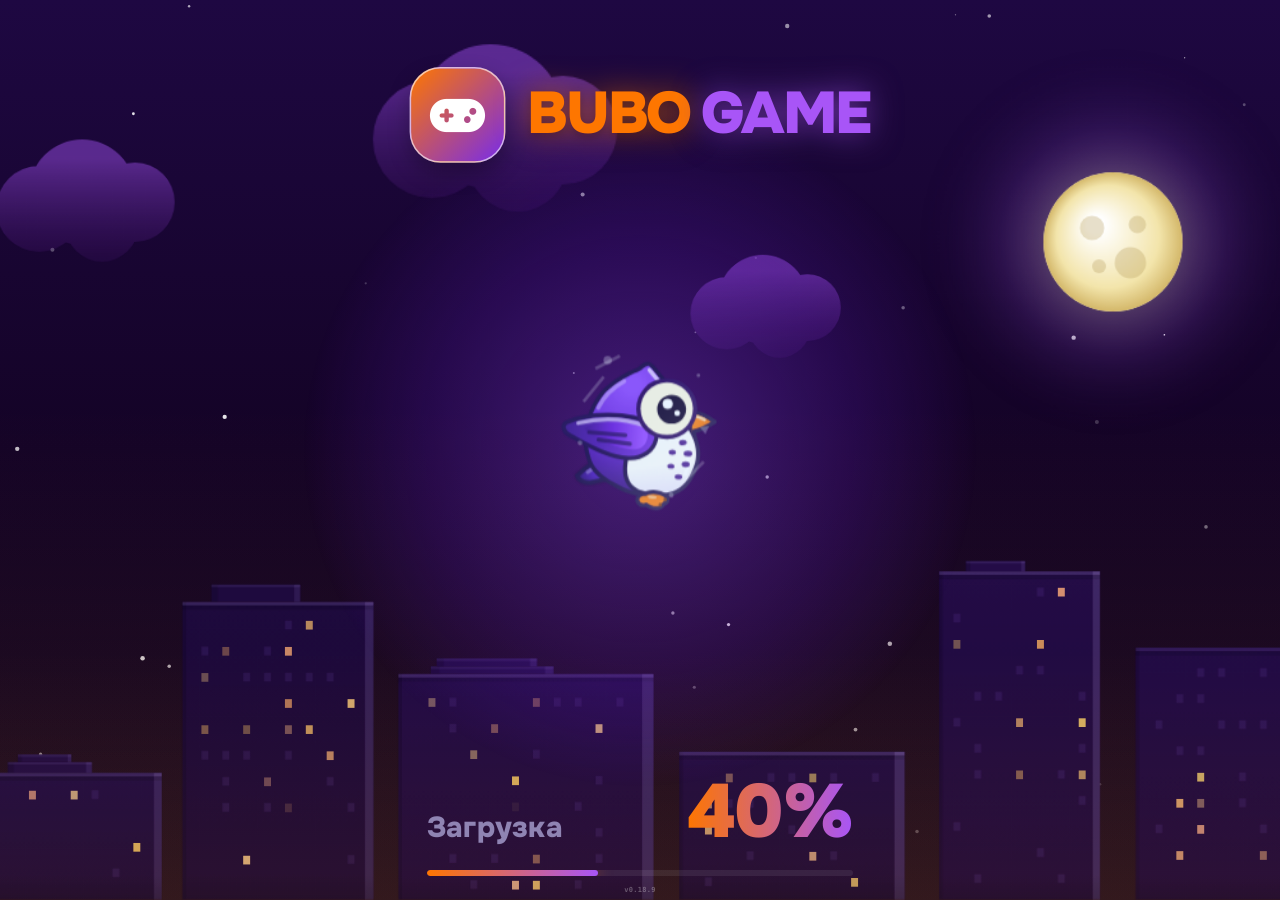
==== commit 457a645b: "v0.18.9: five complete districts, local quiz topics and map" ====
--- a/app.html
+++ b/app.html
@@ -11,30 +11,30 @@
     <link rel="icon" type="image/png" href="icons/icon-192.png?v=8">
     <link rel="apple-touch-icon" href="icons/apple-touch-icon.png?v=8">
     <meta name="viewport" content="width=device-width, initial-scale=1.0, maximum-scale=1.0, user-scalable=no">
-    <title>BUBOGAME v0.18.6</title>
+    <title>BUBOGAME v0.18.9</title>
     <!-- Font Awesome 6 Free -->
-    <link rel="stylesheet" href="css/fontawesome.css?v=0.18.6">
+    <link rel="stylesheet" href="css/fontawesome.css?v=0.18.9">
     <!-- Onest: локальные файлы -->
-    <link rel="stylesheet" href="css/fonts.css?v=0.18.6">
-
-    <script src="js/music-hold.js?v=0.18.6"></script>
-    <link rel="stylesheet" href="css/style.css?v=0.18.6">
+    <link rel="stylesheet" href="css/fonts.css?v=0.18.9">
+
+    <script src="js/music-hold.js?v=0.18.9"></script>
+    <link rel="stylesheet" href="css/style.css?v=0.18.9">
     
     
-<link rel="stylesheet" href="css/admin.css?v=0.18.6" id="adminStyle">
+<link rel="stylesheet" href="css/admin.css?v=0.18.9" id="adminStyle">
     <!-- Tailwind: готовый файл стилей вместо онлайн-компилятора (тот следил за каждым изменением страницы и пересобирал стили прямо во время игры) -->
-    <link rel="stylesheet" href="css/tailwind.css?v=0.18.6">
-    <link rel="stylesheet" href="css/flight-quiz-bonus.css?v=0.18.6">
-    <link rel="stylesheet" href="css/campaign.css?v=0.18.6">
+    <link rel="stylesheet" href="css/tailwind.css?v=0.18.9">
+    <link rel="stylesheet" href="css/flight-quiz-bonus.css?v=0.18.9">
+    <link rel="stylesheet" href="css/campaign.css?v=0.18.9">
 </head>
 <body class="flex items-center justify-center h-full w-full">
     <!-- ЭКРАН ЗАГРУЗКИ: свои стили (не зависят от Tailwind); логотип ставится ровно на место логотипа главного меню -->
-    <link rel="stylesheet" href="css/boot.css?v=0.18.6">
-    <link rel="stylesheet" href="css/features.css?v=0.18.6">
-    <link rel="stylesheet" href="css/rules.css?v=0.18.6">
-    <link rel="stylesheet" href="css/settings.css?v=0.18.6">
-    <link rel="stylesheet" href="css/profile.css?v=0.18.6">
-    <link rel="stylesheet" href="css/journey-polish.css?v=0.18.6">
+    <link rel="stylesheet" href="css/boot.css?v=0.18.9">
+    <link rel="stylesheet" href="css/features.css?v=0.18.9">
+    <link rel="stylesheet" href="css/rules.css?v=0.18.9">
+    <link rel="stylesheet" href="css/settings.css?v=0.18.9">
+    <link rel="stylesheet" href="css/profile.css?v=0.18.9">
+    <link rel="stylesheet" href="css/journey-polish.css?v=0.18.9">
     <div id="bootLoader">
         <canvas class="bl-stars" id="blStars"></canvas>
         <div class="bl-haze"></div>
@@ -50,10 +50,10 @@
             </div>
             <div class="bl-tap" id="blGo">Тапни, чтобы продолжить</div>
         </div>
-        <div id="buildTag" style="display:block;position:absolute;left:0;right:0;bottom:6px;text-align:center;pointer-events:none;user-select:none;font:600 7px/1 monospace;color:rgba(255,255,255,.3);letter-spacing:.04em">v0.18.6</div>
+        <div id="buildTag" style="display:block;position:absolute;left:0;right:0;bottom:6px;text-align:center;pointer-events:none;user-select:none;font:600 7px/1 monospace;color:rgba(255,255,255,.3);letter-spacing:.04em">v0.18.9</div>
     </div>
     <div id="menuHalo"><div class="mh"></div></div>   <!-- свечение совы с экрана загрузки остаётся и в главном меню -->
-    <script src="js/boot.js?v=0.18.6"></script>
+    <script src="js/boot.js?v=0.18.9"></script>
     <div id="gameContainer" class="relative w-full h-full max-w-md max-h-[920px] aspect-[9/16] shadow-2xl overflow-hidden flex flex-col justify-between bg-[#140326]">
         <!-- СТАРТОВЫЙ ЭКРАН / ГЛАВНОЕ МЕНЮ -->
         <div id="startScreen" class="absolute inset-0 z-30 flex flex-col justify-between p-3 bg-[#140326]/20 overflow-y-auto custom-scroll">
@@ -85,21 +85,15 @@
             </div>
 
             <div class="w-full space-y-2 py-1">
-                <div id="menuDiffCard" class="diff-card hidden glass-panel-menu border-[#782CE9]/60 rounded-2xl p-3 shadow-xl space-y-1">
-                    <div class="flex justify-between items-center text-[10px] font-black text-purple-200">
-                        <div class="flex items-center space-x-1 text-cyan-400 uppercase tracking-tight">
-                            <i class="fa-solid fa-gauge-high text-[10px]"></i>
-                            <span>СЛОЖНОСТЬ: <strong id="menuDiffLabel" class="diff-label text-emerald-400 font-black">СУПЕРЛАЙТ</strong></span>
-                        </div>
-                        <div id="menuDiffPercent" class="text-purple-300 font-black">0%</div>
-                    </div>
-                    <div class="diff-bar" data-prefix="menu"></div>
-                </div>
-
                 <div id="statsCard" class="hidden glass-panel-menu border-[#FE7600]/45 rounded-2xl p-3.5 shadow-xl text-left space-y-2">
-                    <div class="flex justify-between items-center text-[11px] text-[#FE7600] font-black">
-                        <span class="uppercase tracking-wider font-black" style="color:#fff"><i class="fa-solid fa-chart-line mr-1" style="color:#FE7600"></i> Прогресс</span>
-                        <div id="menuAttempts" class="flex items-center space-x-1 uppercase tracking-wider shrink-0" style="color:#fff;font-size:11px"><i class="fa-solid fa-rotate-right" style="color:#FE7600;font-size:11px"></i><span class="font-black" style="font-size:11px">ПОПЫТКИ: <strong id="menuAttemptsVal" class="font-black" style="color:#FE7600;font-size:11px">2</strong></span></div>
+                    <div id="menuDiffCard" class="diff-card hidden space-y-1">
+                        <div class="flex justify-between items-center text-[10px] font-black text-purple-200">
+                            <div class="flex items-center space-x-1 text-cyan-400 uppercase tracking-tight">
+                                <i class="fa-solid fa-gauge-high text-[10px]"></i>
+                                <span>СЛОЖНОСТЬ: <strong id="menuDiffLabel" class="diff-label text-emerald-400 font-black">СУПЕРЛАЙТ</strong></span>
+                            </div>
+                        </div>
+                        <div class="diff-bar" data-prefix="menu"></div>
                     </div>
                     <div class="grid grid-cols-2 gap-2 text-purple-200">
                         <div class="bg-[#140326]/80 px-2.5 py-1 rounded-xl border border-purple-900/50 flex justify-between items-center whitespace-nowrap">
@@ -108,20 +102,10 @@
                         </div>
                         <div class="bg-[#140326]/80 px-2.5 py-1 rounded-xl border border-purple-900/50 flex justify-between items-center whitespace-nowrap">
                             <span class="text-[11px] font-bold" style="color:#A855F7">Темы:</span>
-                            <span id="menuTokens" class="text-[13px] font-black ml-1" style="color:#A855F7">0 / 70</span>
-                        </div>
-                    </div>
-                    <div class="grid grid-cols-6 gap-1 pt-1 pb-0.5">
-                        <div id="menu-badge-music" class="collection-badge-slot rounded-xl bg-[#140326]/90 border border-white/10 flex flex-col items-center justify-between">
-                            <i id="menu-icon_music" class="fa-solid fa-music text-gray-500 text-[12px] leading-none"></i>
-                            <span class="collection-theme-label text-[6px] text-gray-400 font-black leading-none">Музыка</span>
-                            <span id="menu-cnt_music" class="text-[8px] text-gray-300 font-black leading-none">0/20</span>
-                        </div>
-                        <div id="menu-badge-logic" class="collection-badge-slot rounded-xl bg-[#140326]/90 border border-white/10 flex flex-col items-center justify-between">
-                            <i id="menu-icon_logic" class="fa-solid fa-brain text-gray-500 text-[12px] leading-none"></i>
-                            <span class="collection-theme-label text-[6px] text-gray-400 font-black leading-none">Обо всём</span>
-                            <span id="menu-cnt_logic" class="text-[8px] text-gray-300 font-black leading-none">0/15</span>
-                        </div>
+                            <span id="menuTokens" class="text-[13px] font-black ml-1" style="color:#A855F7">0 / 100</span>
+                        </div>
+                    </div>
+                    <div class="district-collection-grid grid gap-1 pt-1 pb-0.5">
                         <div id="menu-badge-kino" class="collection-badge-slot rounded-xl bg-[#140326]/90 border border-white/10 flex flex-col items-center justify-between">
                             <i id="menu-icon_kino" class="fa-solid fa-film text-gray-500 text-[12px] leading-none"></i>
                             <span class="collection-theme-label text-[6px] text-gray-400 font-black leading-none">Кино</span>
@@ -137,24 +121,26 @@
                             <span class="collection-theme-label text-[6px] text-gray-400 font-black leading-none">Мультики</span>
                             <span id="menu-cnt_cartoons" class="text-[8px] text-gray-300 font-black leading-none">0/10</span>
                         </div>
+                        <div id="menu-badge-music" class="collection-badge-slot rounded-xl bg-[#140326]/90 border border-white/10 flex flex-col items-center justify-between">
+                            <i id="menu-icon_music" class="fa-solid fa-gamepad text-gray-500 text-[12px] leading-none"></i>
+                            <span class="collection-theme-label text-[6px] text-gray-400 font-black leading-none">Игры</span>
+                            <span id="menu-cnt_music" class="text-[8px] text-gray-300 font-black leading-none">0/20</span>
+                        </div>
                         <div id="menu-badge-fun" class="collection-badge-slot rounded-xl bg-[#140326]/90 border border-white/10 flex flex-col items-center justify-between">
-                            <i id="menu-icon_fun" class="fa-solid fa-hat-wizard text-gray-500 text-[12px] leading-none"></i>
-                            <span class="collection-theme-label text-[6px] text-gray-400 font-black leading-none">Фан-дом</span>
-                            <span id="menu-cnt_fun" class="text-[8px] text-gray-300 font-black leading-none">0/5</span>
-                        </div>
+                            <i id="menu-icon_fun" class="fa-solid fa-face-laugh-squint text-gray-500 text-[12px] leading-none"></i>
+                            <span class="collection-theme-label text-[6px] text-gray-400 font-black leading-none">Мемы</span>
+                            <span id="menu-cnt_fun" class="text-[8px] text-gray-300 font-black leading-none">0/20</span>
+                        </div>
+
                     </div>
                 </div>
 
                 <div id="menuGoalCard" class="relative glass-panel-menu border-[#782CE9]/60 rounded-2xl p-3.5 shadow-xl text-left space-y-2">
-                    <button id="menuGoalX" type="button" aria-label="Скрыть описание"><i class="fa-solid fa-xmark" aria-hidden="true"></i></button>
                     <div class="flex items-center space-x-2 text-[12px] uppercase tracking-wider text-[#FE7600] font-black">
                         <i class="fa-solid fa-bullseye text-sm" aria-hidden="true"></i>
                         <span class="font-black">Цель полёта</span>
                     </div>
                     <p class="text-[11px] text-purple-100 leading-snug font-medium"><span id="menuGoalText"></span></p>
-                    <p class="text-[10px] text-purple-300 leading-snug font-medium">
-                        <i class="fa-solid fa-triangle-exclamation text-amber-400 mr-1.5 text-[9px]" aria-hidden="true"></i>Остерегайся труб и подбирай перья и напитки, чтобы у совы хватало сил.
-                    </p>
                 </div>
             </div>
 
@@ -170,21 +156,13 @@
                     </button>
                 </div>
 
-                <div id="campaignActions" hidden>
-                    <button id="campaignStartBtn" class="btn-bubo camp-start" type="button" aria-haspopup="dialog">
-                        <i class="fa-solid fa-play" aria-hidden="true"></i>
-                        <span><strong>Начать полёт</strong><small id="campaignStartAttempts">Осталось попыток: 2</small></span>
-                        <i class="fa-solid fa-chevron-right" aria-hidden="true"></i>
-                    </button>
-                </div>
-                <button id="startBtn" class="hidden" type="button" hidden>
-                    <div class="flex items-center space-x-2">
-                        <i class="fa-solid fa-play text-[11px] text-white font-black"></i>
-                        <span id="startBtnLabel" class="text-[15px] font-black tracking-wider uppercase text-white">НАЧАТЬ ПОЛЕТ</span>
-                    </div>
-                    <span id="startBtnSub" class="text-[9px] font-bold text-white/85 mt-0.5 tracking-tight uppercase">ОСТАЛОСЬ ПОПЫТОК: 2</span>
-                </button>
-
+                <button id="campaignStartBtn" class="btn-bubo w-full py-2 px-3 rounded-2xl flex flex-col items-center justify-center active:scale-95 transition-all" type="button" aria-haspopup="dialog">
+                    <span class="flex items-center space-x-2">
+                        <i class="fa-solid fa-play text-[11px] text-white" aria-hidden="true"></i>
+                        <span id="startBtnLabel" class="text-[15px] font-black tracking-wider uppercase text-white">Начать полёт</span>
+                    </span>
+                    <span id="campaignStartAttempts" class="text-[11px] font-bold text-white mt-0.5 tracking-tight">Осталось попыток: 2</span>
+                </button>
                 <button id="resetProgressBtn" class="hidden btn-secondary w-full py-2.5 rounded-2xl text-[11px] uppercase tracking-wider flex items-center justify-center space-x-2 font-black">
                     <i class="fa-solid fa-rotate-left text-xs"></i>
                     <span class="font-black">ЗАНОВО</span>
@@ -249,7 +227,7 @@
                         <i class="fa-solid fa-gauge-high text-[8px]"></i>
                         <span>СЛОЖНОСТЬ: <strong id="diffLabel" class="diff-label text-emerald-400 font-black">СУПЕРЛАЙТ</strong></span>
                     </div>
-                    <span id="journeyDistrict" hidden></span><div id="diffPercent" class="text-purple-300 font-black">0%</div>
+                    <div id="diffPercent" class="text-purple-300 font-black">0%</div>
                 </div>
                 <div class="diff-bar" data-prefix=""></div>
             </div>
@@ -266,17 +244,7 @@
                     </div>
                 </div>
 
-                <div class="grid grid-cols-6 gap-1 pt-0.5 pb-0.5">
-                    <div id="badge-music" class="collection-badge-slot rounded-xl bg-[#140326]/90 border border-white/10 flex flex-col items-center justify-between transition-all duration-300">
-                        <i id="icon_music" class="fa-solid fa-music text-gray-500 text-[12px] leading-none"></i>
-                        <span id="label_music" class="collection-theme-label text-[6px] text-gray-400 font-black leading-none">Музыка</span>
-                        <span id="cnt_music" class="text-[8px] text-gray-300 font-black leading-none">0/20</span>
-                    </div>
-                    <div id="badge-logic" class="collection-badge-slot rounded-xl bg-[#140326]/90 border border-white/10 flex flex-col items-center justify-between transition-all duration-300">
-                        <i id="icon_logic" class="fa-solid fa-brain text-gray-500 text-[12px] leading-none"></i>
-                        <span id="label_logic" class="collection-theme-label text-[6px] text-gray-400 font-black leading-none">Обо всём</span>
-                        <span id="cnt_logic" class="text-[8px] text-gray-300 font-black leading-none">0/15</span>
-                    </div>
+                <div class="district-collection-grid grid gap-1 pt-0.5 pb-0.5">
                     <div id="badge-kino" class="collection-badge-slot rounded-xl bg-[#140326]/90 border border-white/10 flex flex-col items-center justify-between transition-all duration-300">
                         <i id="icon_kino" class="fa-solid fa-film text-gray-500 text-[12px] leading-none"></i>
                         <span id="label_kino" class="collection-theme-label text-[6px] text-gray-400 font-black leading-none">Кино</span>
@@ -292,11 +260,17 @@
                         <span id="label_cartoons" class="collection-theme-label text-[6px] text-gray-400 font-black leading-none">Мультики</span>
                         <span id="cnt_cartoons" class="text-[8px] text-gray-300 font-black leading-none">0/10</span>
                     </div>
+                    <div id="badge-music" class="collection-badge-slot rounded-xl bg-[#140326]/90 border border-white/10 flex flex-col items-center justify-between transition-all duration-300">
+                        <i id="icon_music" class="fa-solid fa-gamepad text-gray-500 text-[12px] leading-none"></i>
+                        <span id="label_music" class="collection-theme-label text-[6px] text-gray-400 font-black leading-none">Игры</span>
+                        <span id="cnt_music" class="text-[8px] text-gray-300 font-black leading-none">0/20</span>
+                    </div>
                     <div id="badge-fun" class="collection-badge-slot rounded-xl bg-[#140326]/90 border border-white/10 flex flex-col items-center justify-between transition-all duration-300">
-                        <i id="icon_fun" class="fa-solid fa-hat-wizard text-gray-500 text-[12px] leading-none"></i>
-                        <span id="label_fun" class="collection-theme-label text-[6px] text-gray-400 font-black leading-none">Фан-дом</span>
-                        <span id="cnt_fun" class="text-[8px] text-gray-300 font-black leading-none">0/5</span>
-                    </div>
+                        <i id="icon_fun" class="fa-solid fa-face-laugh-squint text-gray-500 text-[12px] leading-none"></i>
+                        <span id="label_fun" class="collection-theme-label text-[6px] text-gray-400 font-black leading-none">Мемы</span>
+                        <span id="cnt_fun" class="text-[8px] text-gray-300 font-black leading-none">0/20</span>
+                    </div>
+
                 </div>
             </div>
         </div>
@@ -449,7 +423,7 @@
         <div class="journey-picker-content">
             <header class="journey-picker-header">
                 <button id="journeyPickerClose" type="button" aria-label="Назад"><i class="fa-solid fa-arrow-left" aria-hidden="true"></i></button>
-                <h2 id="journeyPickerTitle">Выбор уровня</h2>
+                <h2 id="journeyPickerTitle">Карта районов</h2>
                 <p id="journeyPickerProgress"></p>
             </header>
             <figure class="journey-picker-preview">
@@ -459,9 +433,10 @@
             </figure>
             <ol id="journeyPickerLevels" class="journey-picker-levels"></ol>
             <footer class="journey-picker-footer">
+                <p id="journeyPickerTopics"></p>
                 <p id="journeyPickerHint" aria-live="polite"></p>
-                <button id="journeyPickerStart" class="btn-bubo camp-start" type="button">В полёт</button>
-                <button id="journeyPickerReturn" class="journey-picker-return" type="button" hidden><i class="fa-solid fa-arrow-left" aria-hidden="true"></i>К текущему уровню</button>
+                <button id="journeyPickerStart" class="btn-bubo" type="button">В полёт</button>
+                <button id="journeyPickerReturn" class="journey-picker-return" type="button" hidden><i class="fa-solid fa-arrow-left" aria-hidden="true"></i>К текущему району</button>
             </footer>
         </div>
     </dialog>
@@ -498,7 +473,7 @@
 
             <div class="go-stats">
                 <div class="go-st" style="--c:#FE7600"><i class="fa-solid fa-rotate-right"></i><b id="finalAttempts">1</b><span>попыток</span></div>
-                <div class="go-st" style="--c:#A855F7"><i class="fa-solid fa-layer-group"></i><b id="finalTokens">0 / 120</b><span>собрано тем</span></div>
+                <div class="go-st" style="--c:#A855F7"><i class="fa-solid fa-layer-group"></i><b id="finalTokens">0 / 100</b><span>собрано тем</span></div>
                 <div class="go-st" style="--c:#38BDF8"><i class="fa-solid fa-circle-question"></i><b id="finalScore">0</b><span>вопросов</span></div>
             </div>
 
@@ -625,63 +600,70 @@
         </div>
     </div>
 
-    <script src="js/local-profiles.js?v=0.18.6"></script>
-    <script src="js/audio.js?v=0.18.6"></script>
-    <script src="js/bubo-playtest.js?v=0.18.6"></script>
-    <script src="js/flight-quiz-bonus.js?v=0.18.6"></script>
-    <script src="js/journey.js?v=0.18.6"></script>
-    <script src="js/game-core.js?v=0.18.6"></script>
-    <script src="js/owl.js?v=0.18.6"></script>
-    <script src="js/hud.js?v=0.18.6"></script>
-    <script src="js/scenery.js?v=0.18.6"></script>
-    <script src="js/items.js?v=0.18.6"></script>
-    <script src="js/shazam.js?v=0.18.6"></script>
-    <script src="js/crystals.js?v=0.18.6"></script>
-    <script src="js/water.js?v=0.18.6"></script>
-    <script src="js/menu-fx.js?v=0.18.6"></script>
-    <script src="js/campaign-topics.js?v=0.18.6"></script>
-    <script src="js/quiz.js?v=0.18.6"></script>
-    <script src="js/quiz-bank.js?v=0.18.6"></script>
-    <script src="quiz-new/music.js?v=0.18.6"></script>
-    <script src="quiz-new/kino.js?v=0.18.6"></script>
-    <script src="quiz-new/series.js?v=0.18.6"></script>
-    <script src="quiz-new/cartoons.js?v=0.18.6"></script>
-    <script src="quiz-new/games.js?v=0.18.6"></script>
-    <script src="quiz-new/memes.js?v=0.18.6"></script>
-    <script src="quiz-new/hp.js?v=0.18.6"></script>
-    <script src="quiz-new/lit.js?v=0.18.6"></script>
-    <script src="quiz-new/history.js?v=0.18.6"></script>
-    <script src="quiz-new/geo.js?v=0.18.6"></script>
-    <script src="quiz-new/chem.js?v=0.18.6"></script>
-    <script src="quiz-new/phys.js?v=0.18.6"></script>
-    <script src="quiz-new/space.js?v=0.18.6"></script>
-    <script src="quiz-new/nature.js?v=0.18.6"></script>
-    <script src="quiz-new/sport.js?v=0.18.6"></script>
-    <script src="quiz-new/food.js?v=0.18.6"></script>
-    <script src="quiz-new/art.js?v=0.18.6"></script>
-    <script src="quiz-new/humor.js?v=0.18.6"></script>
-    <script src="js/quiz-bank-build.js?v=0.18.6"></script>
-    <script src="js/shop.js?v=0.18.6"></script>
-    <script src="js/weather.js?v=0.18.6"></script>
-    <script src="js/second-wind.js?v=0.18.6"></script>
-    <script src="js/campaign.js?v=0.18.6"></script>
-    <script src="js/campaign-guardian.js?v=0.18.6"></script>
-    <script src="js/campaign-combat.js?v=0.18.6"></script>
-    <script src="js/update.js?v=0.18.6"></script>
-    <script src="js/campaign-day-art.js?v=0.18.6"></script>
-    <script src="js/render.js?v=0.18.6"></script>
-    <script src="js/wheel.js?v=0.18.6"></script>
-    <script src="js/ui.js?v=0.18.6"></script>
-    <script src="js/inventory.js?v=0.18.6"></script>
-    <script src="js/rules.js?v=0.18.6"></script>
-<script src="js/admin.js?v=0.18.6"></script>
-<script src="js/text-measure.js?v=0.18.6"></script>
-<script src="js/fullscreen.js?v=0.18.6"></script>
-<script src="js/settings-ui.js?v=0.18.6"></script>
-<script src="js/exit-confirm.js?v=0.18.6"></script>
-<script src="js/logo-anim.js?v=0.18.6"></script>
-<script src="js/profile.js?v=0.18.6"></script>
-<script src="js/campaign-ui.js?v=0.18.6"></script>
-<script src="js/scrollbars.js?v=0.18.6"></script>
+    <script src="js/local-profiles.js?v=0.18.9"></script>
+    <script src="js/audio.js?v=0.18.9"></script>
+    <script src="js/bubo-playtest.js?v=0.18.9"></script>
+    <script src="js/flight-quiz-bonus.js?v=0.18.9"></script>
+    <script src="js/journey.js?v=0.18.9"></script>
+    <script src="js/game-core.js?v=0.18.9"></script>
+    <script src="js/owl.js?v=0.18.9"></script>
+    <script src="js/hud.js?v=0.18.9"></script>
+    <script src="js/scenery.js?v=0.18.9"></script>
+    <script src="js/items.js?v=0.18.9"></script>
+    <script src="js/shazam.js?v=0.18.9"></script>
+    <script src="js/crystals.js?v=0.18.9"></script>
+    <script src="js/water.js?v=0.18.9"></script>
+    <script src="js/menu-fx.js?v=0.18.9"></script>
+    <script src="js/campaign-topics.js?v=0.18.9"></script>
+    <script src="js/quiz.js?v=0.18.9"></script>
+    <script src="js/quiz-bank.js?v=0.18.9"></script>
+    <script src="quiz-new/music.js?v=0.18.9"></script>
+    <script src="quiz-new/kino.js?v=0.18.9"></script>
+    <script src="quiz-new/series.js?v=0.18.9"></script>
+    <script src="quiz-new/cartoons.js?v=0.18.9"></script>
+    <script src="quiz-new/games.js?v=0.18.9"></script>
+    <script src="quiz-new/memes.js?v=0.18.9"></script>
+    <script src="quiz-new/hp.js?v=0.18.9"></script>
+    <script src="quiz-new/lit.js?v=0.18.9"></script>
+    <script src="quiz-new/history.js?v=0.18.9"></script>
+    <script src="quiz-new/geo.js?v=0.18.9"></script>
+    <script src="quiz-new/chem.js?v=0.18.9"></script>
+    <script src="quiz-new/phys.js?v=0.18.9"></script>
+    <script src="quiz-new/space.js?v=0.18.9"></script>
+    <script src="quiz-new/nature.js?v=0.18.9"></script>
+    <script src="quiz-new/sport.js?v=0.18.9"></script>
+    <script src="quiz-new/food.js?v=0.18.9"></script>
+    <script src="quiz-new/art.js?v=0.18.9"></script>
+    <script src="quiz-new/humor.js?v=0.18.9"></script>
+    <script src="quiz-new/architecture.js?v=0.18.9"></script>
+    <script src="quiz-new/transport.js?v=0.18.9"></script>
+    <script src="quiz-new/instruments.js?v=0.18.9"></script>
+    <script src="quiz-new/dance.js?v=0.18.9"></script>
+    <script src="quiz-new/mythology.js?v=0.18.9"></script>
+    <script src="quiz-new/animals.js?v=0.18.9"></script>
+    <script src="quiz-new/exploration.js?v=0.18.9"></script>
+    <script src="js/quiz-bank-build.js?v=0.18.9"></script>
+    <script src="js/shop.js?v=0.18.9"></script>
+    <script src="js/weather.js?v=0.18.9"></script>
+    <script src="js/second-wind.js?v=0.18.9"></script>
+    <script src="js/campaign.js?v=0.18.9"></script>
+    <script src="js/campaign-guardian.js?v=0.18.9"></script>
+    <script src="js/campaign-combat.js?v=0.18.9"></script>
+    <script src="js/update.js?v=0.18.9"></script>
+    <script src="js/campaign-day-art.js?v=0.18.9"></script>
+    <script src="js/render.js?v=0.18.9"></script>
+    <script src="js/wheel.js?v=0.18.9"></script>
+    <script src="js/ui.js?v=0.18.9"></script>
+    <script src="js/inventory.js?v=0.18.9"></script>
+    <script src="js/rules.js?v=0.18.9"></script>
+<script src="js/admin.js?v=0.18.9"></script>
+<script src="js/text-measure.js?v=0.18.9"></script>
+<script src="js/fullscreen.js?v=0.18.9"></script>
+<script src="js/settings-ui.js?v=0.18.9"></script>
+<script src="js/exit-confirm.js?v=0.18.9"></script>
+<script src="js/logo-anim.js?v=0.18.9"></script>
+<script src="js/profile.js?v=0.18.9"></script>
+<script src="js/campaign-ui.js?v=0.18.9"></script>
+<script src="js/scrollbars.js?v=0.18.9"></script>
 </body>
 </html>
--- a/css/style.css
+++ b/css/style.css
@@ -302,19 +302,19 @@
         .gfx-low .glass-panel-menu { background: rgba(29, 9, 54, 0.9) !important; }
         .gfx-low #startScreen, .gfx-low #rulesModal, .gfx-low #settingsModal, .gfx-low #gameOverModal, .gfx-low #victoryModal { background-color: rgba(20, 3, 38, 0.55) !important; }
         /* Главные оранжевые кнопки (начать / продолжить / начать заново): перелив и мягкое «дыхание» */
-        #startBtn, #continueAttemptBtn, #restartFromGameOverBtn.restart-big, #understoodRulesBtn, #rlSpinBtn, #rlClaimBtn {
+        #campaignStartBtn, #continueAttemptBtn, #restartFromGameOverBtn.restart-big, #understoodRulesBtn, #rlSpinBtn, #rlClaimBtn {
             position: relative; overflow: hidden; isolation: isolate;
             background: linear-gradient(110deg, #FE7600 0%, #ff8c1a 35%, #ffb054 50%, #ff8c1a 65%, #FE7600 100%);
             background-size: 220% 100%;
             animation: btnFlow 3.2s ease-in-out infinite, btnBreath 2.4s ease-in-out infinite;
         }
-        #startBtn::after, #continueAttemptBtn::after, #restartFromGameOverBtn.restart-big::after, #understoodRulesBtn::after, #rlSpinBtn::after, #rlClaimBtn::after {
+        #campaignStartBtn::after, #continueAttemptBtn::after, #restartFromGameOverBtn.restart-big::after, #understoodRulesBtn::after, #rlSpinBtn::after, #rlClaimBtn::after {
             content: ''; position: absolute; top: -20%; bottom: -20%; left: -60%; width: 45%;
             background: linear-gradient(100deg, transparent 0%, rgba(255,255,255,0) 20%, rgba(255,255,255,0.55) 50%, rgba(255,255,255,0) 80%, transparent 100%);
             transform: skewX(-20deg); pointer-events: none; z-index: 1;
             animation: btnShine 2.8s ease-in-out infinite;
         }
-        #startBtn > *, #continueAttemptBtn > *, #restartFromGameOverBtn.restart-big > *, #understoodRulesBtn > *, #rlSpinBtn > *, #rlClaimBtn > * { position: relative; z-index: 2; }
+        #campaignStartBtn > *, #continueAttemptBtn > *, #restartFromGameOverBtn.restart-big > *, #understoodRulesBtn > *, #rlSpinBtn > *, #rlClaimBtn > * { position: relative; z-index: 2; }
         @keyframes btnShine { 0% { left: -60%; } 55% { left: 130%; } 100% { left: 130%; } }
         @keyframes btnFlow { 0%, 100% { background-position: 0% 50%; } 50% { background-position: 100% 50%; } }
         @keyframes btnBreath {
--- a/css/flight-quiz-bonus.css
+++ b/css/flight-quiz-bonus.css
@@ -4,17 +4,11 @@
     align-items: center;
 }
 .bubo-flight-bonus-callout[hidden],
-.bubo-flight-bonus-caption[hidden],
+
 .bubo-flight-bonus-button[hidden],
 .bubo-flight-bonus-count[hidden],
 .bubo-flight-bonus-ring[hidden] {
     display: none !important;
-}
-.bubo-flight-bonus-caption {
-    color: #d7bbff;
-    text-align: center;
-    font-size: 10px;
-    font-weight: 700;
 }
 .bubo-flight-bonus-button {
     display: grid;
@@ -96,7 +90,7 @@
     margin: 0 !important;
     border-radius: inherit;
     pointer-events: none;
-    background: conic-gradient(#bb9bff var(--fb-progress, 0%), transparent var(--fb-progress, 0%));
+    background: conic-gradient(from -90deg, #ffad4d 0%, #ff7815 var(--fb-progress, 0%), transparent var(--fb-progress, 0%));
     padding: 2px;
     -webkit-mask: linear-gradient(#fff 0 0) content-box, linear-gradient(#fff 0 0);
     -webkit-mask-composite: xor;
@@ -104,5 +98,5 @@
     mask-composite: exclude;
 }
 .bubo-flight-bonus-ring.is-complete {
-    background: #60d9a5;
+    background: #ff9a32;
 }
--- a/css/campaign.css
+++ b/css/campaign.css
@@ -1,21 +1,9 @@
-#campaignActions[hidden], #campaignActions [hidden], #campaignResult[hidden], #campaignResult [hidden], #campaignHUD[hidden],
+#campaignResult[hidden], #campaignResult [hidden], #campaignHUD[hidden],
 #campaignHUD [hidden], #goQuizBtn[hidden], #goAttemptDetail[hidden], #goCampaignHelpBtn[hidden] {
     display: none !important;
 }
-#campaignActions { display: grid; gap: 6px; }
-#startBtn[hidden], #journeyDistrict[hidden] { display:none !important; }
-#journeyDistrict {
-    min-width:0; margin-inline:6px; color:#f6e4ff; font-size:9px;
-    overflow:hidden; text-overflow:ellipsis; white-space:nowrap;
-}
-.camp-start {
-    display: grid; grid-template-columns: 34px 1fr 15px; gap: 10px;
-    width: 100%; min-height: 54px; padding: 8px 13px; text-align: left; align-items: center; border-radius: 16px;
-}
-.camp-start > i:first-child { display:grid; place-items:center; width:34px; height:34px; border-radius:10px; background:#6d2b173d; }
-.camp-start strong, .camp-start small { display: block; color:#fff; }
-.camp-start strong { font-size: 14px; font-weight: 900; line-height:1.12; text-transform:uppercase; }
-.camp-start small { margin-top:2px; font: 700 11px Onest,sans-serif; }
+.district-collection-grid { grid-template-columns: repeat(5, minmax(0, 1fr)); }
+.district-collection-grid .collection-theme-label { line-height: calc(12px * var(--tb, 1)) !important; }
 .camp-active #scoreBadge, .camp-active #bottomHud { display:none !important; }
 #campaignHUD {
     position:absolute; bottom:12px; left:14px; right:14px; z-index:21; pointer-events:none;
@@ -61,4 +49,4 @@
 .camp-skill { color:#ead6ff; border-color:#b78eebad; background:#502e6f; }
 .camp-question { color:#d5f3ff; border-color:#63c8ee9e; background:#202e59; }
 .camp-alt:active { transform:scale(.98); }
-.camp-main:focus-visible, .camp-alt:focus-visible, .camp-start:focus-visible { outline:2px solid #fff5d2; outline-offset:2px; }
+.camp-main:focus-visible, .camp-alt:focus-visible, #campaignStartBtn:focus-visible { outline:2px solid #fff5d2; outline-offset:2px; }
--- a/css/features.css
+++ b/css/features.css
@@ -7,7 +7,6 @@
 .btn-red { color: #fff; border: 1px solid rgba(255, 255, 255, 0.22); background: linear-gradient(135deg, #DC2626 0%, #EF4444 100%); box-shadow: 0 4px 20px rgba(239, 68, 68, 0.45); transition: all 0.2s ease; }
 .btn-red:hover { filter: brightness(1.08); }
 .btn-red:active { transform: scale(0.96); }
-#startBtn.no-attempts { filter: grayscale(0.55) brightness(0.85); box-shadow: none; }
 
 /* ===== Экран смерти ===== */
 #gameOverModal .go-reason { display: flex; align-items: center; gap: 10px; text-align: left; padding: 9px 11px; border-radius: 14px;
@@ -478,8 +477,6 @@
 #menuGoalCard > p:first-of-type { font-size: 14px !important; line-height: 1.4 !important; }
 #menuGoalCard > p:last-of-type { font-size: 13px !important; line-height: 1.4 !important; }
 #menuGoalCard > p:last-of-type i { font-size: 12px !important; }
-#menuGoalX { position: absolute; width: 28px; height: 28px; border-radius: 10px; display: flex; align-items: center; justify-content: center; color: rgba(233,213,255,.8); background: rgba(255,255,255,.05); border: 1px solid rgba(255,255,255,.12); font-size: 13px; cursor: pointer; }
-#menuGoalX:active { transform: scale(.92); }
 /* v0.13.37: плитки тем в меню — те же размеры, что в игре */
 #statsCard .collection-badge-slot [class*="text-[8px]"] { font-size: calc(8px * var(--tb, 1)) !important; }
 #statsCard .collection-badge-slot [class*="text-[12px]"] { font-size: calc(12px * var(--tb, 1)) !important; }
@@ -552,7 +549,6 @@
 #qzWin .qz-curt span { font-size: 11.5px !important; font-weight: 900 !important; text-transform: uppercase; letter-spacing: .04em; white-space: nowrap; }
 #qzWin .qz-curt span em { font-weight: 900; }
 #qzWin .qz-curt span .qz-coin { font-size: 13px !important; }
-#menuGoalX { top: 8px !important; right: 8px !important; }
 
 /* ===== Экран смерти v2 — в стиле окна вопросов ===== */
 @property --goA { syntax: '<angle>'; inherits: false; initial-value: 0deg; }
--- a/css/journey-polish.css
+++ b/css/journey-polish.css
@@ -1,13 +1,8 @@
+#campaignStartBtn { min-height: 50px; }
 #startScreen :is(#openRulesBtn, #openSettingsBtn) {
     position: relative;
-    min-height: calc(34px / var(--menu-zoom, 1));
+    min-height: calc(44px / var(--menu-zoom, 1));
     padding-block: 4px;
-}
-
-#startScreen :is(#openRulesBtn, #openSettingsBtn)::before {
-    content: "";
-    position: absolute;
-    inset: calc(-6px / var(--menu-zoom, 1)) 0;
 }
 
 #startScreen :is(#openRulesBtn, #openSettingsBtn):focus-visible {
@@ -15,7 +10,7 @@
     outline-offset: 2px;
 }
 
-#staminaVal, #diffPercent, #menuDiffPercent, #menuScore, #menuTokens,
+#staminaVal, #diffPercent, #menuScore, #menuTokens,
 .collection-badge-slot > :is([id^="cnt_"], [id^="menu-cnt_"]) {
     font-variant-numeric: tabular-nums;
 }
@@ -30,11 +25,22 @@
     margin: 0;
     padding: 0;
     border: 0;
+    --district-accent: #c28aff;
     background: radial-gradient(95% 48% at 50% 23%, #34204e, transparent), #160d28;
+    background:
+        radial-gradient(62% 70% at 100% 0%, #a6542721, transparent),
+        radial-gradient(85% 58% at 20% 15%, color-mix(in srgb, var(--district-accent) 20%, #1d0d32), transparent),
+        linear-gradient(#210e36, #10091d);
     color: #f8eeff;
     font-family: Onest, sans-serif;
     overflow: hidden;
 }
+
+:is(#journeyPicker, .journey-level)[data-district="night"] { --district-accent: #c28aff; }
+:is(#journeyPicker, .journey-level)[data-district="dawn"] { --district-accent: #6dcee8; }
+:is(#journeyPicker, .journey-level)[data-district="music"] { --district-accent: #eca26e; }
+:is(#journeyPicker, .journey-level)[data-district="magic"] { --district-accent: #a998fb; }
+:is(#journeyPicker, .journey-level)[data-district="jungle"] { --district-accent: #83c99a; }
 
 #journeyPicker[open] { display: flex; }
 #journeyPicker [hidden] { display: none !important; }
@@ -78,7 +84,11 @@
 
 #journeyPickerProgress {
     margin: 0;
-    color: #dcc8f0;
+    padding: 5px 7px;
+    border: 1px solid #785297;
+    border-radius: 8px;
+    background: #28163e;
+    color: #f2e4ff;
     font: 750 12px/1.15 Onest, sans-serif;
     font-variant-numeric: tabular-nums;
     text-align: right;
@@ -109,7 +119,17 @@
     overflow: hidden;
     border-radius: 18px;
     background: #2a1944;
-    box-shadow: 0 3px 0 #100a20;
+    box-shadow: 0 4px 0 #100a20, 0 6px 16px #10091b66;
+}
+.journey-picker-preview::after {
+    content: "";
+    position: absolute;
+    z-index: 3;
+    inset: 0;
+    border: 1px solid color-mix(in srgb, var(--district-accent) 68%, #51406b);
+    border-radius: inherit;
+    box-shadow: inset 0 1px 0 #ffffff47;
+    pointer-events: none;
 }
 
 #journeyPickerImage {
@@ -128,9 +148,10 @@
     left: 11px;
     padding: 5px 9px;
     border: 1px solid #ffcc8c66;
-    border-radius: 7px;
-    background: #23142aef;
-    color: #ffddac;
+    border-color: color-mix(in srgb, var(--district-accent) 70%, #352042);
+    border-radius: 8px;
+    background: #24162ded;
+    color: #fff2d9;
     font: 800 11px/1.15 Onest, sans-serif;
     font-variant-numeric: tabular-nums;
 }
@@ -176,7 +197,44 @@
     touch-action: pan-y;
 }
 
-.journey-picker-levels > li { min-width: 0; }
+.journey-picker-levels > li {
+    position: relative;
+    min-width: 0;
+    --route-line: #745690;
+}
+.journey-picker-levels > li:has(.journey-level[data-status="passed"]) { --route-line: #ee9759; }
+.journey-picker-levels > li:is(:nth-child(1), :nth-child(2), :nth-child(4))::after {
+    content: "";
+    position: absolute;
+    top: 50%;
+    left: 100%;
+    width: 8px;
+    height: 2px;
+    background: var(--route-line);
+    pointer-events: none;
+}
+.journey-picker-levels > li:nth-child(3)::after {
+    content: "";
+    position: absolute;
+    top: 100%;
+    right: 50%;
+    width: calc(200% + 16px);
+    height: 6px;
+    border: solid var(--route-line);
+    border-width: 0 2px 2px 0;
+    border-radius: 0 0 5px 0;
+    pointer-events: none;
+}
+.journey-picker-levels > li:nth-child(4)::before {
+    content: "";
+    position: absolute;
+    bottom: 100%;
+    left: 50%;
+    width: 2px;
+    height: 5px;
+    background: #745690;
+    pointer-events: none;
+}
 
 .journey-level {
     position: relative;
@@ -189,9 +247,10 @@
     overflow: hidden;
     padding: 0;
     border: 1px solid #79549e;
-    border-radius: 11px;
+    border-color: color-mix(in srgb, var(--district-accent) 52%, #4e2e6d);
+    border-radius: 13px;
     background: #25163d;
-    box-shadow: 0 3px 0 #11091e;
+    box-shadow: inset 0 1px 0 #ffffff2b, 0 3px 0 #11091e;
     color: #fff5ff;
     cursor: pointer;
 }
@@ -214,6 +273,19 @@
     background: linear-gradient(0deg, #170a2b 0%, #170a2bbf 23%, transparent 70%);
 }
 
+.journey-level-stars {
+    position: absolute;
+    z-index: 1;
+    top: 5px;
+    right: 5px;
+    padding: 3px 4px;
+    border-radius: 8px;
+    background: #211033ed;
+    color: #ffc56c;
+    font: 900 10px/1 Onest, sans-serif;
+    letter-spacing: 1px;
+}
+.journey-level-stars[hidden], .journey-level:has(.journey-level-stars:not([hidden])) > i { display: none; }
 .journey-level-number,
 .journey-level > i {
     position: absolute;
@@ -252,10 +324,13 @@
 .journey-level[data-status="passed"] { border-color: #8360a7; }
 .journey-level[data-status="passed"] > i { color: #b3ecc6; }
 
-.journey-level[data-status="upcoming"] { border-color: #644984; }
+.journey-level[data-status="upcoming"] {
+    border-color: #644984;
+    border-color: color-mix(in srgb, var(--district-accent) 28%, #4e346e);
+}
 .journey-level[data-status="upcoming"] .journey-level-art {
-    opacity: .72;
-    filter: saturate(.66);
+    opacity: .8;
+    filter: saturate(.78);
 }
 .journey-level[data-status="upcoming"] .journey-level-name { color: #eddefb; }
 
@@ -287,13 +362,13 @@
     text-align: left;
 }
 
-#journeyPickerHint {
+#journeyPickerTopics, #journeyPickerHint {
     margin: 0;
     color: #e4d2f5;
     font: 650 12px/1.32 Onest, sans-serif;
     overflow-wrap: anywhere;
 }
-#journeyPickerHint:empty { display: none; }
+#journeyPickerHint:empty, #journeyPickerTopics:empty { display: none; }
 
 #journeyPickerStart {
     display: grid;
@@ -439,3 +514,10 @@
     #campaignStartBtn:active,
     #startScreen :is(#openRulesBtn, #openSettingsBtn):active { transform: none; }
 }
+
+.gfx-low #campaignStartBtn { animation: none; }
+.gfx-low #campaignStartBtn::after { display: none; }
+@media (prefers-reduced-motion: reduce) {
+    #campaignStartBtn { animation: none; }
+    #campaignStartBtn::after { display: none; }
+}
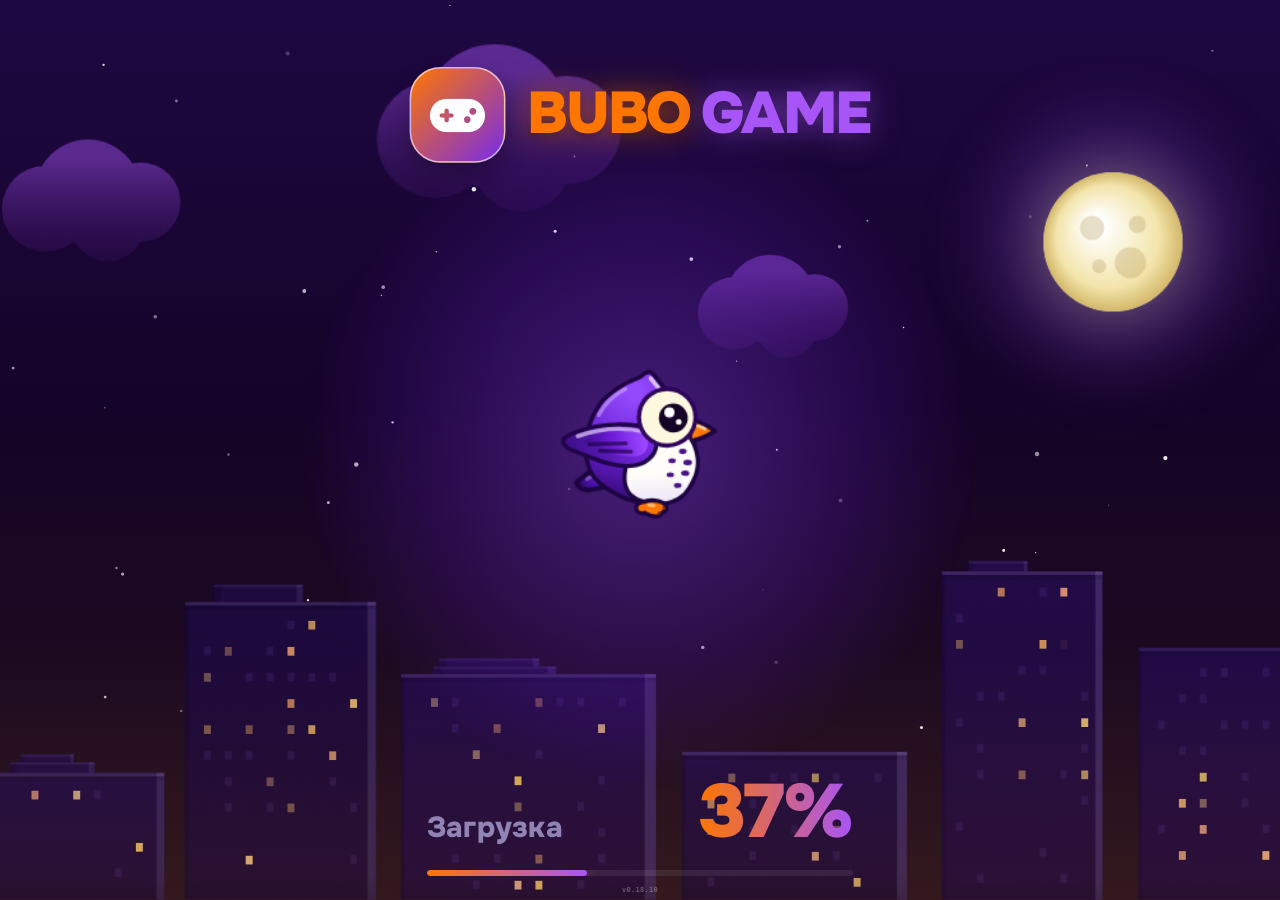
==== commit add82ee7: "v0.18.10: first-flight tutorial, district map and score ring" ====
--- a/app.html
+++ b/app.html
@@ -11,30 +11,30 @@
     <link rel="icon" type="image/png" href="icons/icon-192.png?v=8">
     <link rel="apple-touch-icon" href="icons/apple-touch-icon.png?v=8">
     <meta name="viewport" content="width=device-width, initial-scale=1.0, maximum-scale=1.0, user-scalable=no">
-    <title>BUBOGAME v0.18.9</title>
+    <title>BUBOGAME v0.18.10</title>
     <!-- Font Awesome 6 Free -->
-    <link rel="stylesheet" href="css/fontawesome.css?v=0.18.9">
+    <link rel="stylesheet" href="css/fontawesome.css?v=0.18.10">
     <!-- Onest: локальные файлы -->
-    <link rel="stylesheet" href="css/fonts.css?v=0.18.9">
-
-    <script src="js/music-hold.js?v=0.18.9"></script>
-    <link rel="stylesheet" href="css/style.css?v=0.18.9">
+    <link rel="stylesheet" href="css/fonts.css?v=0.18.10">
+
+    <script src="js/music-hold.js?v=0.18.10"></script>
+    <link rel="stylesheet" href="css/style.css?v=0.18.10">
     
     
-<link rel="stylesheet" href="css/admin.css?v=0.18.9" id="adminStyle">
+<link rel="stylesheet" href="css/admin.css?v=0.18.10" id="adminStyle">
     <!-- Tailwind: готовый файл стилей вместо онлайн-компилятора (тот следил за каждым изменением страницы и пересобирал стили прямо во время игры) -->
-    <link rel="stylesheet" href="css/tailwind.css?v=0.18.9">
-    <link rel="stylesheet" href="css/flight-quiz-bonus.css?v=0.18.9">
-    <link rel="stylesheet" href="css/campaign.css?v=0.18.9">
+    <link rel="stylesheet" href="css/tailwind.css?v=0.18.10">
+    <link rel="stylesheet" href="css/flight-quiz-bonus.css?v=0.18.10">
+    <link rel="stylesheet" href="css/campaign.css?v=0.18.10">
 </head>
 <body class="flex items-center justify-center h-full w-full">
     <!-- ЭКРАН ЗАГРУЗКИ: свои стили (не зависят от Tailwind); логотип ставится ровно на место логотипа главного меню -->
-    <link rel="stylesheet" href="css/boot.css?v=0.18.9">
-    <link rel="stylesheet" href="css/features.css?v=0.18.9">
-    <link rel="stylesheet" href="css/rules.css?v=0.18.9">
-    <link rel="stylesheet" href="css/settings.css?v=0.18.9">
-    <link rel="stylesheet" href="css/profile.css?v=0.18.9">
-    <link rel="stylesheet" href="css/journey-polish.css?v=0.18.9">
+    <link rel="stylesheet" href="css/boot.css?v=0.18.10">
+    <link rel="stylesheet" href="css/features.css?v=0.18.10">
+    <link rel="stylesheet" href="css/rules.css?v=0.18.10">
+    <link rel="stylesheet" href="css/settings.css?v=0.18.10">
+    <link rel="stylesheet" href="css/profile.css?v=0.18.10">
+    <link rel="stylesheet" href="css/journey-polish.css?v=0.18.10">
     <div id="bootLoader">
         <canvas class="bl-stars" id="blStars"></canvas>
         <div class="bl-haze"></div>
@@ -50,10 +50,10 @@
             </div>
             <div class="bl-tap" id="blGo">Тапни, чтобы продолжить</div>
         </div>
-        <div id="buildTag" style="display:block;position:absolute;left:0;right:0;bottom:6px;text-align:center;pointer-events:none;user-select:none;font:600 7px/1 monospace;color:rgba(255,255,255,.3);letter-spacing:.04em">v0.18.9</div>
+        <div id="buildTag" style="display:block;position:absolute;left:0;right:0;bottom:6px;text-align:center;pointer-events:none;user-select:none;font:600 7px/1 monospace;color:rgba(255,255,255,.3);letter-spacing:.04em">v0.18.10</div>
     </div>
     <div id="menuHalo"><div class="mh"></div></div>   <!-- свечение совы с экрана загрузки остаётся и в главном меню -->
-    <script src="js/boot.js?v=0.18.9"></script>
+    <script src="js/boot.js?v=0.18.10"></script>
     <div id="gameContainer" class="relative w-full h-full max-w-md max-h-[920px] aspect-[9/16] shadow-2xl overflow-hidden flex flex-col justify-between bg-[#140326]">
         <!-- СТАРТОВЫЙ ЭКРАН / ГЛАВНОЕ МЕНЮ -->
         <div id="startScreen" class="absolute inset-0 z-30 flex flex-col justify-between p-3 bg-[#140326]/20 overflow-y-auto custom-scroll">
@@ -156,12 +156,12 @@
                     </button>
                 </div>
 
-                <button id="campaignStartBtn" class="btn-bubo w-full py-2 px-3 rounded-2xl flex flex-col items-center justify-center active:scale-95 transition-all" type="button" aria-haspopup="dialog">
+                <button id="campaignStartBtn" class="btn-bubo w-full py-2 px-3 rounded-2xl flex flex-col items-center justify-center active:scale-95 transition-all" type="button">
                     <span class="flex items-center space-x-2">
                         <i class="fa-solid fa-play text-[11px] text-white" aria-hidden="true"></i>
-                        <span id="startBtnLabel" class="text-[15px] font-black tracking-wider uppercase text-white">Начать полёт</span>
+                        <span id="startBtnLabel" class="text-[15px] font-black tracking-wider uppercase text-white">Пройти обучение</span>
                     </span>
-                    <span id="campaignStartAttempts" class="text-[11px] font-bold text-white mt-0.5 tracking-tight">Осталось попыток: 2</span>
+                    <span id="campaignStartAttempts" class="text-[11px] font-bold text-white mt-0.5 tracking-tight">3 трубы · без расхода попыток</span>
                 </button>
                 <button id="resetProgressBtn" class="hidden btn-secondary w-full py-2.5 rounded-2xl text-[11px] uppercase tracking-wider flex items-center justify-center space-x-2 font-black">
                     <i class="fa-solid fa-rotate-left text-xs"></i>
@@ -214,7 +214,7 @@
         <div id="tapToStartMsg" class="hidden absolute inset-0 z-25 flex items-center justify-center pointer-events-none transition-opacity duration-300">
             <div class="glass-panel border-[#FE7600] px-5 py-2.5 rounded-2xl shadow-[0_0_24px_rgba(254,118,0,0.65)] flex items-center space-x-2.5 animate-bounce">
                 <i class="fa-solid fa-hand-pointer text-[#FE7600] text-sm"></i>
-                <span class="text-white text-xs font-black uppercase tracking-wider">ТАПНИ, ЧТОБЫ ЛЕТЕТЬ!</span>
+                <span id="tapToStartLabel" class="text-white text-xs font-black uppercase tracking-wider">ТАПНИ, ЧТОБЫ ЛЕТЕТЬ!</span>
             </div>
         </div>
 
@@ -306,7 +306,7 @@
             <div class="ru-tabs" id="ruTabs" role="tablist"></div>
             <div class="ru-body"><div class="ru-scroll" id="ruScroll"><div class="ru-pane" id="ruPane"></div></div><i class="ru-sb"></i></div>
             <div class="ru-btns">
-                <button id="understoodRulesBtn" type="button" class="btn-bubo ru-btn"><i class="fa-solid fa-play"></i>ПОНЯТНО, В ПОЛЁТ!</button>
+                <button id="understoodRulesBtn" type="button" class="btn-bubo ru-btn"><i class="fa-solid fa-play"></i><span id="understoodRulesLabel">ПОНЯТНО, К ОБУЧЕНИЮ</span></button>
                 <button id="rulesBackBtn" type="button" class="ru-btn sec" onclick="event.stopPropagation(); document.getElementById('closeRulesBtn').click();"><i class="fa-solid fa-house"></i>В ГЛАВНОЕ МЕНЮ</button>
             </div>
         </div>
@@ -429,11 +429,14 @@
             <figure class="journey-picker-preview">
                 <img id="journeyPickerImage" width="640" height="400" alt="" decoding="async" fetchpriority="high">
                 <span id="journeyPickerLevelNumber" class="journey-preview-number"></span>
-                <figcaption><strong id="journeyPickerLevelName"></strong><span id="journeyPickerLevelStatus"></span></figcaption>
+                <figcaption>
+                    <strong id="journeyPickerLevelName"></strong>
+                    <span id="journeyPickerLevelStatus"></span>
+                    <p id="journeyPickerTopics"></p>
+                </figcaption>
             </figure>
             <ol id="journeyPickerLevels" class="journey-picker-levels"></ol>
             <footer class="journey-picker-footer">
-                <p id="journeyPickerTopics"></p>
                 <p id="journeyPickerHint" aria-live="polite"></p>
                 <button id="journeyPickerStart" class="btn-bubo" type="button">В полёт</button>
                 <button id="journeyPickerReturn" class="journey-picker-return" type="button" hidden><i class="fa-solid fa-arrow-left" aria-hidden="true"></i>К текущему району</button>
@@ -600,70 +603,70 @@
         </div>
     </div>
 
-    <script src="js/local-profiles.js?v=0.18.9"></script>
-    <script src="js/audio.js?v=0.18.9"></script>
-    <script src="js/bubo-playtest.js?v=0.18.9"></script>
-    <script src="js/flight-quiz-bonus.js?v=0.18.9"></script>
-    <script src="js/journey.js?v=0.18.9"></script>
-    <script src="js/game-core.js?v=0.18.9"></script>
-    <script src="js/owl.js?v=0.18.9"></script>
-    <script src="js/hud.js?v=0.18.9"></script>
-    <script src="js/scenery.js?v=0.18.9"></script>
-    <script src="js/items.js?v=0.18.9"></script>
-    <script src="js/shazam.js?v=0.18.9"></script>
-    <script src="js/crystals.js?v=0.18.9"></script>
-    <script src="js/water.js?v=0.18.9"></script>
-    <script src="js/menu-fx.js?v=0.18.9"></script>
-    <script src="js/campaign-topics.js?v=0.18.9"></script>
-    <script src="js/quiz.js?v=0.18.9"></script>
-    <script src="js/quiz-bank.js?v=0.18.9"></script>
-    <script src="quiz-new/music.js?v=0.18.9"></script>
-    <script src="quiz-new/kino.js?v=0.18.9"></script>
-    <script src="quiz-new/series.js?v=0.18.9"></script>
-    <script src="quiz-new/cartoons.js?v=0.18.9"></script>
-    <script src="quiz-new/games.js?v=0.18.9"></script>
-    <script src="quiz-new/memes.js?v=0.18.9"></script>
-    <script src="quiz-new/hp.js?v=0.18.9"></script>
-    <script src="quiz-new/lit.js?v=0.18.9"></script>
-    <script src="quiz-new/history.js?v=0.18.9"></script>
-    <script src="quiz-new/geo.js?v=0.18.9"></script>
-    <script src="quiz-new/chem.js?v=0.18.9"></script>
-    <script src="quiz-new/phys.js?v=0.18.9"></script>
-    <script src="quiz-new/space.js?v=0.18.9"></script>
-    <script src="quiz-new/nature.js?v=0.18.9"></script>
-    <script src="quiz-new/sport.js?v=0.18.9"></script>
-    <script src="quiz-new/food.js?v=0.18.9"></script>
-    <script src="quiz-new/art.js?v=0.18.9"></script>
-    <script src="quiz-new/humor.js?v=0.18.9"></script>
-    <script src="quiz-new/architecture.js?v=0.18.9"></script>
-    <script src="quiz-new/transport.js?v=0.18.9"></script>
-    <script src="quiz-new/instruments.js?v=0.18.9"></script>
-    <script src="quiz-new/dance.js?v=0.18.9"></script>
-    <script src="quiz-new/mythology.js?v=0.18.9"></script>
-    <script src="quiz-new/animals.js?v=0.18.9"></script>
-    <script src="quiz-new/exploration.js?v=0.18.9"></script>
-    <script src="js/quiz-bank-build.js?v=0.18.9"></script>
-    <script src="js/shop.js?v=0.18.9"></script>
-    <script src="js/weather.js?v=0.18.9"></script>
-    <script src="js/second-wind.js?v=0.18.9"></script>
-    <script src="js/campaign.js?v=0.18.9"></script>
-    <script src="js/campaign-guardian.js?v=0.18.9"></script>
-    <script src="js/campaign-combat.js?v=0.18.9"></script>
-    <script src="js/update.js?v=0.18.9"></script>
-    <script src="js/campaign-day-art.js?v=0.18.9"></script>
-    <script src="js/render.js?v=0.18.9"></script>
-    <script src="js/wheel.js?v=0.18.9"></script>
-    <script src="js/ui.js?v=0.18.9"></script>
-    <script src="js/inventory.js?v=0.18.9"></script>
-    <script src="js/rules.js?v=0.18.9"></script>
-<script src="js/admin.js?v=0.18.9"></script>
-<script src="js/text-measure.js?v=0.18.9"></script>
-<script src="js/fullscreen.js?v=0.18.9"></script>
-<script src="js/settings-ui.js?v=0.18.9"></script>
-<script src="js/exit-confirm.js?v=0.18.9"></script>
-<script src="js/logo-anim.js?v=0.18.9"></script>
-<script src="js/profile.js?v=0.18.9"></script>
-<script src="js/campaign-ui.js?v=0.18.9"></script>
-<script src="js/scrollbars.js?v=0.18.9"></script>
+    <script src="js/local-profiles.js?v=0.18.10"></script>
+    <script src="js/audio.js?v=0.18.10"></script>
+    <script src="js/bubo-playtest.js?v=0.18.10"></script>
+    <script src="js/flight-quiz-bonus.js?v=0.18.10"></script>
+    <script src="js/journey.js?v=0.18.10"></script>
+    <script src="js/game-core.js?v=0.18.10"></script>
+    <script src="js/owl.js?v=0.18.10"></script>
+    <script src="js/hud.js?v=0.18.10"></script>
+    <script src="js/scenery.js?v=0.18.10"></script>
+    <script src="js/items.js?v=0.18.10"></script>
+    <script src="js/shazam.js?v=0.18.10"></script>
+    <script src="js/crystals.js?v=0.18.10"></script>
+    <script src="js/water.js?v=0.18.10"></script>
+    <script src="js/menu-fx.js?v=0.18.10"></script>
+    <script src="js/campaign-topics.js?v=0.18.10"></script>
+    <script src="js/quiz.js?v=0.18.10"></script>
+    <script src="js/quiz-bank.js?v=0.18.10"></script>
+    <script src="quiz-new/music.js?v=0.18.10"></script>
+    <script src="quiz-new/kino.js?v=0.18.10"></script>
+    <script src="quiz-new/series.js?v=0.18.10"></script>
+    <script src="quiz-new/cartoons.js?v=0.18.10"></script>
+    <script src="quiz-new/games.js?v=0.18.10"></script>
+    <script src="quiz-new/memes.js?v=0.18.10"></script>
+    <script src="quiz-new/hp.js?v=0.18.10"></script>
+    <script src="quiz-new/lit.js?v=0.18.10"></script>
+    <script src="quiz-new/history.js?v=0.18.10"></script>
+    <script src="quiz-new/geo.js?v=0.18.10"></script>
+    <script src="quiz-new/chem.js?v=0.18.10"></script>
+    <script src="quiz-new/phys.js?v=0.18.10"></script>
+    <script src="quiz-new/space.js?v=0.18.10"></script>
+    <script src="quiz-new/nature.js?v=0.18.10"></script>
+    <script src="quiz-new/sport.js?v=0.18.10"></script>
+    <script src="quiz-new/food.js?v=0.18.10"></script>
+    <script src="quiz-new/art.js?v=0.18.10"></script>
+    <script src="quiz-new/humor.js?v=0.18.10"></script>
+    <script src="quiz-new/architecture.js?v=0.18.10"></script>
+    <script src="quiz-new/transport.js?v=0.18.10"></script>
+    <script src="quiz-new/instruments.js?v=0.18.10"></script>
+    <script src="quiz-new/dance.js?v=0.18.10"></script>
+    <script src="quiz-new/mythology.js?v=0.18.10"></script>
+    <script src="quiz-new/animals.js?v=0.18.10"></script>
+    <script src="quiz-new/exploration.js?v=0.18.10"></script>
+    <script src="js/quiz-bank-build.js?v=0.18.10"></script>
+    <script src="js/shop.js?v=0.18.10"></script>
+    <script src="js/weather.js?v=0.18.10"></script>
+    <script src="js/second-wind.js?v=0.18.10"></script>
+    <script src="js/campaign.js?v=0.18.10"></script>
+    <script src="js/campaign-guardian.js?v=0.18.10"></script>
+    <script src="js/campaign-combat.js?v=0.18.10"></script>
+    <script src="js/update.js?v=0.18.10"></script>
+    <script src="js/campaign-day-art.js?v=0.18.10"></script>
+    <script src="js/render.js?v=0.18.10"></script>
+    <script src="js/wheel.js?v=0.18.10"></script>
+    <script src="js/ui.js?v=0.18.10"></script>
+    <script src="js/inventory.js?v=0.18.10"></script>
+    <script src="js/rules.js?v=0.18.10"></script>
+<script src="js/admin.js?v=0.18.10"></script>
+<script src="js/text-measure.js?v=0.18.10"></script>
+<script src="js/fullscreen.js?v=0.18.10"></script>
+<script src="js/settings-ui.js?v=0.18.10"></script>
+<script src="js/exit-confirm.js?v=0.18.10"></script>
+<script src="js/logo-anim.js?v=0.18.10"></script>
+<script src="js/profile.js?v=0.18.10"></script>
+<script src="js/campaign-ui.js?v=0.18.10"></script>
+<script src="js/scrollbars.js?v=0.18.10"></script>
 </body>
 </html>
--- a/css/flight-quiz-bonus.css
+++ b/css/flight-quiz-bonus.css
@@ -84,14 +84,15 @@
     text-align: center;
 }
 #scoreBadge.bubo-flight-bonus-score { position: relative; }
+#topHud #scoreBadge > .bubo-flight-bonus-ring { margin: 0 !important; }
 .bubo-flight-bonus-ring {
     position: absolute;
-    inset: -2px;
-    margin: 0 !important;
+    /* Позиционирование идёт от внутреннего края рамки толщиной 1 px. */
+    inset: -1px;
     border-radius: inherit;
     pointer-events: none;
-    background: conic-gradient(from -90deg, #ffad4d 0%, #ff7815 var(--fb-progress, 0%), transparent var(--fb-progress, 0%));
-    padding: 2px;
+    background: conic-gradient(from -90deg, #ffbc70 0%, #ff943b var(--fb-progress, 0%), transparent var(--fb-progress, 0%));
+    padding: 1px;
     -webkit-mask: linear-gradient(#fff 0 0) content-box, linear-gradient(#fff 0 0);
     -webkit-mask-composite: xor;
     mask: linear-gradient(#fff 0 0) content-box, linear-gradient(#fff 0 0);
@@ -100,3 +101,14 @@
 .bubo-flight-bonus-ring.is-complete {
     background: #ff9a32;
 }
+
+@keyframes bubo-flight-bonus-glint {
+    0%, 82%, 100% { filter: brightness(1); }
+    91% { filter: brightness(1.32); }
+}
+
+@media (prefers-reduced-motion: no-preference) {
+    html:not([data-gfx-quality="low"], .gfx-low) .bubo-flight-bonus-ring {
+        animation: bubo-flight-bonus-glint 8s ease-in-out infinite;
+    }
+}
--- a/css/campaign.css
+++ b/css/campaign.css
@@ -4,7 +4,7 @@
 }
 .district-collection-grid { grid-template-columns: repeat(5, minmax(0, 1fr)); }
 .district-collection-grid .collection-theme-label { line-height: calc(12px * var(--tb, 1)) !important; }
-.camp-active #scoreBadge, .camp-active #bottomHud { display:none !important; }
+.camp-active #scoreBadge, .camp-active #bottomHud, .camp-training #topHudStats { display:none !important; }
 #campaignHUD {
     position:absolute; bottom:12px; left:14px; right:14px; z-index:21; pointer-events:none;
     display:grid; gap:7px; padding:10px 12px; border:1px solid #8c67d8; border-radius:14px;
@@ -17,6 +17,24 @@
 .camp-meter { height:5px; border-radius:8px; overflow:hidden; background:#c3a7ff24; }
 .camp-meter span { display:block; height:100%; border-radius:inherit; background:linear-gradient(90deg,#8be6e8,#c9a1ff,#ffc173); transition:width .2s ease; }
 .camp-hud-detail { align-items:flex-start; color:#d8cbfa; font-size:10.5px; line-height:1.25; }
+.camp-training #campaignHUD {
+    bottom: max(14px, env(safe-area-inset-bottom));
+    left: 14px;
+    right: 14px;
+    width: auto;
+    max-width: 400px;
+    margin-inline: auto;
+    gap: 8px;
+    background: #1d0936f2;
+    border-color: #782ce9b3;
+    box-shadow: 0 8px 24px #14032685, inset 0 1px 0 #cda7ff24;
+}
+.camp-training .camp-hud-row strong { font-size: 15px; }
+.camp-training .camp-hud-row b { font-size: 12px; }
+.camp-training .camp-hud-detail { font-size: 12px; line-height: 1.35; }
+.camp-training .camp-meter { height: 6px; }
+.camp-training .camp-meter span { background: linear-gradient(90deg, #fe7600, #ffba64); }
+.camp-training #tapToStartMsg > div { max-width: calc(100% - 32px); text-align: center; }
 #campaignHudTopics { flex:none; color:#f5d9ff; font-weight:850; white-space:nowrap; }
 .camp-day #campaignHUD { background:#132b3beF; color:#fff; border-color:#bad8dd; }
 .camp-day .camp-hud-detail { color:#e6f2f7; }
@@ -28,8 +46,8 @@
 }
 #campaignResultCard {
     display:grid; gap:12px; width:100%; max-width:376px; max-height:100%; overflow:auto; padding:18px 16px 15px;
-    background:radial-gradient(130% 85% at 50% 0,#442560,#21113c 56%,#1b0d34);
-    color:#fff; border:1px solid #9a70dc; border-radius:24px; box-shadow:0 9px 34px #10091e9c;
+    background:radial-gradient(130% 85% at 50% 0,#3b175f,#240a42 56%,#1d0936);
+    color:#fff; border:1px solid #782ce9b3; border-radius:24px; box-shadow:0 9px 34px #10091e9c, inset 0 1px 0 #cda7ff24;
     font-family:Onest,sans-serif; text-align:center;
 }
 .camp-result-icon { display:grid; place-items:center; margin:auto; width:54px; height:54px; color:#ffcb8c; border:1px solid #f7bb764f; border-radius:18px; background:#f19b2e20; font-size:25px; }
@@ -43,7 +61,7 @@
 #campaignAttemptDetail:not([hidden]) { padding:9px 12px; color:#f3e6ff; border:1px solid #9168c566; border-radius:12px; background:#1a0b32a8; font-size:12px; }
 .camp-result-actions { display:grid; gap:7px; }
 .camp-main, .camp-alt { display:flex; align-items:center; justify-content:center; gap:7px; min-height:42px; width:100%; border-radius:13px; font:850 12px Onest,sans-serif; }
-.camp-main { min-height:46px; color:#fff; }
+.camp-main { min-height:46px; color:#fff; font-size:14px; }
 #campaignSecondWindConfirm, #goCampaignHelpBtn { min-height:44px; }
 .camp-alt { color:#f1e6ff; border:1px solid #9c6df87d; background:#34194f; }
 .camp-skill { color:#ead6ff; border-color:#b78eebad; background:#502e6f; }
--- a/css/journey-polish.css
+++ b/css/journey-polish.css
@@ -25,26 +25,19 @@
     margin: 0;
     padding: 0;
     border: 0;
-    --district-accent: #c28aff;
-    background: radial-gradient(95% 48% at 50% 23%, #34204e, transparent), #160d28;
+    --map-glass: #1d0936;
+    --map-text: #f5e9ff;
     background:
-        radial-gradient(62% 70% at 100% 0%, #a6542721, transparent),
-        radial-gradient(85% 58% at 20% 15%, color-mix(in srgb, var(--district-accent) 20%, #1d0d32), transparent),
-        linear-gradient(#210e36, #10091d);
-    color: #f8eeff;
+        radial-gradient(75% 65% at 44% 2%, #7025bc39, transparent),
+        linear-gradient(155deg, #22083a, #140326 65%, #10031c);
+    color: var(--map-text);
     font-family: Onest, sans-serif;
     overflow: hidden;
 }
 
-:is(#journeyPicker, .journey-level)[data-district="night"] { --district-accent: #c28aff; }
-:is(#journeyPicker, .journey-level)[data-district="dawn"] { --district-accent: #6dcee8; }
-:is(#journeyPicker, .journey-level)[data-district="music"] { --district-accent: #eca26e; }
-:is(#journeyPicker, .journey-level)[data-district="magic"] { --district-accent: #a998fb; }
-:is(#journeyPicker, .journey-level)[data-district="jungle"] { --district-accent: #83c99a; }
-
 #journeyPicker[open] { display: flex; }
 #journeyPicker [hidden] { display: none !important; }
-#journeyPicker::backdrop { background: #160d28; }
+#journeyPicker::backdrop { background: #140326; }
 
 .journey-picker-content {
     display: grid;
@@ -53,7 +46,7 @@
         "preview" auto
         "levels" minmax(0, 1fr)
         "footer" auto / minmax(0, 1fr);
-    gap: clamp(9px, 1.7dvh, 15px);
+    gap: clamp(9px, 1.45dvh, 13px);
     box-sizing: border-box;
     width: min(100%, 510px);
     height: min(100%, 778px);
@@ -70,29 +63,33 @@
     display: grid;
     grid-template-columns: 44px minmax(0, 1fr) auto;
     align-items: center;
-    gap: clamp(8px, 3vw, 14px);
-    border-bottom: 1px solid #422a5b;
-    padding-bottom: 8px;
+    gap: clamp(8px, 2.1vw, 12px);
+    border: 1px solid #782ce99c;
+    border-radius: 15px;
+    background: linear-gradient(155deg, #321450, var(--map-glass) 65%);
+    box-shadow: inset 0 1px 0 #dfbaff20, 0 3px 0 #0e031a;
+    padding: 6px 8px 6px 6px;
     text-align: left;
 }
 
 .journey-picker-header h2 {
     margin: 0;
-    color: #fff7ff;
+    color: #fff1ff;
     font: 900 clamp(17px, 5.5vw, 22px)/1.1 Onest, sans-serif;
 }
 
 #journeyPickerProgress {
     margin: 0;
+    max-width: 142px;
     padding: 5px 7px;
-    border: 1px solid #785297;
+    border: 1px solid #974de8a8;
     border-radius: 8px;
-    background: #28163e;
-    color: #f2e4ff;
-    font: 750 12px/1.15 Onest, sans-serif;
+    background: #16082be8;
+    color: #efd8ff;
+    font: 750 clamp(10px, 3.05vw, 12px)/1.18 Onest, sans-serif;
     font-variant-numeric: tabular-nums;
     text-align: right;
-    white-space: nowrap;
+    text-wrap: balance;
 }
 
 #journeyPickerClose {
@@ -100,11 +97,11 @@
     place-items: center;
     width: 44px;
     height: 44px;
-    border: 1px solid #634584;
-    border-radius: 13px;
-    background: #30204b;
-    box-shadow: 0 2px 0 #161023;
-    color: #f6eaff;
+    border: 1px solid #9b57ecab;
+    border-radius: 11px;
+    background: linear-gradient(#432066, #271344);
+    box-shadow: inset 0 1px 0 #f5c8ff27, 0 2px 0 #11051e;
+    color: var(--map-text);
     font-size: 17px;
     cursor: pointer;
 }
@@ -118,17 +115,17 @@
     margin: 0;
     overflow: hidden;
     border-radius: 18px;
-    background: #2a1944;
-    box-shadow: 0 4px 0 #100a20, 0 6px 16px #10091b66;
+    background: var(--map-glass);
+    box-shadow: 0 4px 0 #0e031a, 0 6px 13px #09041066;
 }
 .journey-picker-preview::after {
     content: "";
     position: absolute;
     z-index: 3;
     inset: 0;
-    border: 1px solid color-mix(in srgb, var(--district-accent) 68%, #51406b);
+    border: 1px solid #8541dc;
     border-radius: inherit;
-    box-shadow: inset 0 1px 0 #ffffff47;
+    box-shadow: inset 0 1px 0 #f4d4ff67, inset 0 -1px 0 #170826;
     pointer-events: none;
 }
 
@@ -147,11 +144,10 @@
     top: 11px;
     left: 11px;
     padding: 5px 9px;
-    border: 1px solid #ffcc8c66;
-    border-color: color-mix(in srgb, var(--district-accent) 70%, #352042);
+    border: 1px solid #df7e3e;
     border-radius: 8px;
-    background: #24162ded;
-    color: #fff2d9;
+    background: #231033ef;
+    color: #ffe4bc;
     font: 800 11px/1.15 Onest, sans-serif;
     font-variant-numeric: tabular-nums;
 }
@@ -162,8 +158,8 @@
     inset: auto 0 0;
     display: grid;
     gap: 4px;
-    padding: clamp(23px, 7vw, 36px) 13px 13px;
-    background: linear-gradient(180deg, transparent, #130a26e3 54%, #130a26);
+    padding: clamp(20px, 6vw, 33px) 13px 12px;
+    background: linear-gradient(180deg, transparent, #1b0833f2 47%, #18072c 85%);
     text-align: left;
 }
 
@@ -174,67 +170,93 @@
 }
 
 #journeyPickerLevelStatus {
-    color: #efddff;
+    color: #e8d4ff;
     font: 700 12px/1.25 Onest, sans-serif;
     overflow-wrap: anywhere;
 }
 
+#journeyPicker[data-status="current"] #journeyPickerLevelStatus { color: #ffb478; }
+
+#journeyPickerTopics {
+    margin: 2px 0 0;
+    padding-top: 5px;
+    border-top: 1px solid #9b55e15c;
+    color: #f1dcff;
+    font: 650 clamp(11px, 1.8vw, 12px)/1.28 Onest, sans-serif;
+    overflow-wrap: anywhere;
+    text-wrap: balance;
+}
+
 .journey-picker-levels {
+    --route-gap-x: 14px;
+    --route-gap-y: 17px;
+    --route-stroke: 5px;
     grid-area: levels;
     display: grid;
     grid-template-columns: repeat(3, minmax(0, 1fr));
+    align-self: center;
     align-content: start;
-    gap: 10px 8px;
+    gap: var(--route-gap-y) var(--route-gap-x);
+    box-sizing: border-box;
     min-width: 0;
     min-height: 0;
+    max-height: 100%;
     margin: 0;
-    padding: 3px 2px 7px;
+    padding: 8px 7px 10px;
+    border: 1px solid #6c31b5a3;
+    border-radius: 15px;
+    background: linear-gradient(#260d42e8, #1a0931);
+    box-shadow: inset 0 1px 0 #edc7ff17, 0 3px 0 #0f031c;
     overflow-y: auto;
     overscroll-behavior: contain;
     list-style: none;
     scrollbar-width: thin;
-    scrollbar-color: #805ca6 transparent;
+    scrollbar-color: #8e53c7 transparent;
     touch-action: pan-y;
 }
 
 .journey-picker-levels > li {
     position: relative;
     min-width: 0;
-    --route-line: #745690;
-}
-.journey-picker-levels > li:has(.journey-level[data-status="passed"]) { --route-line: #ee9759; }
+    --route-line: #a266d3;
+}
+.journey-picker-levels > li:has(.journey-level[data-status="passed"]) { --route-line: #fe8c39; }
+.journey-picker-levels > li::before, .journey-picker-levels > li::after { pointer-events: none; }
 .journey-picker-levels > li:is(:nth-child(1), :nth-child(2), :nth-child(4))::after {
     content: "";
     position: absolute;
     top: 50%;
     left: 100%;
-    width: 8px;
-    height: 2px;
+    width: var(--route-gap-x);
+    height: var(--route-stroke);
+    transform: translateY(-50%);
     background: var(--route-line);
-    pointer-events: none;
+    box-shadow: inset 0 1px 0 #ffffff45;
 }
 .journey-picker-levels > li:nth-child(3)::after {
     content: "";
     position: absolute;
     top: 100%;
-    right: 50%;
-    width: calc(200% + 16px);
-    height: 6px;
+    right: calc(50% - var(--route-stroke) / 2);
+    width: calc(200% + 2 * var(--route-gap-x) + var(--route-stroke));
+    height: calc((var(--route-gap-y) + var(--route-stroke)) / 2);
+    box-sizing: border-box;
     border: solid var(--route-line);
-    border-width: 0 2px 2px 0;
-    border-radius: 0 0 5px 0;
-    pointer-events: none;
+    border-width: 0 var(--route-stroke) var(--route-stroke) 0;
+    border-radius: 0 0 9px 0;
 }
 .journey-picker-levels > li:nth-child(4)::before {
     content: "";
     position: absolute;
     bottom: 100%;
     left: 50%;
-    width: 2px;
-    height: 5px;
-    background: #745690;
-    pointer-events: none;
-}
+    width: var(--route-stroke);
+    height: calc((var(--route-gap-y) + var(--route-stroke)) / 2);
+    transform: translateX(-50%);
+    background: #a266d3;
+    border-top-left-radius: 2px;
+}
+.journey-picker-levels > li:nth-child(3):has(.journey-level[data-status="passed"]) + li::before { background: #fe8c39; }
 
 .journey-level {
     position: relative;
@@ -246,11 +268,10 @@
     aspect-ratio: 1.05;
     overflow: hidden;
     padding: 0;
-    border: 1px solid #79549e;
-    border-color: color-mix(in srgb, var(--district-accent) 52%, #4e2e6d);
+    border: 1px solid #8d47db;
     border-radius: 13px;
-    background: #25163d;
-    box-shadow: inset 0 1px 0 #ffffff2b, 0 3px 0 #11091e;
+    background: var(--map-glass);
+    box-shadow: 0 3px 0 #10041e;
     color: #fff5ff;
     cursor: pointer;
 }
@@ -270,7 +291,8 @@
     position: absolute;
     z-index: -1;
     inset: 0;
-    background: linear-gradient(0deg, #170a2b 0%, #170a2bbf 23%, transparent 70%);
+    background: linear-gradient(0deg, #1b0731 0%, #1e0b34b7 31%, #42186b10 75%);
+    box-shadow: inset 0 1px 0 #f5d1ff52, inset 0 -1px 0 #743d9e70;
 }
 
 .journey-level-stars {
@@ -280,8 +302,8 @@
     right: 5px;
     padding: 3px 4px;
     border-radius: 8px;
-    background: #211033ed;
-    color: #ffc56c;
+    background: #210d37f0;
+    color: #ffbf77;
     font: 900 10px/1 Onest, sans-serif;
     letter-spacing: 1px;
 }
@@ -296,8 +318,8 @@
     height: 21px;
     padding-inline: 3px;
     border-radius: 5px;
-    background: #1a102b;
-    color: #f4e7ff;
+    background: #1d0936f0;
+    color: #f5e4ff;
     font-variant-numeric: tabular-nums;
 }
 
@@ -321,29 +343,23 @@
     overflow-wrap: anywhere;
 }
 
-.journey-level[data-status="passed"] { border-color: #8360a7; }
-.journey-level[data-status="passed"] > i { color: #b3ecc6; }
-
-.journey-level[data-status="upcoming"] {
-    border-color: #644984;
-    border-color: color-mix(in srgb, var(--district-accent) 28%, #4e346e);
-}
-.journey-level[data-status="upcoming"] .journey-level-art {
-    opacity: .8;
-    filter: saturate(.78);
-}
+.journey-level[data-status="passed"] { border-color: #aa6bed; }
+.journey-level[data-status="passed"] > i { color: #ffcb8f; }
+
+.journey-level[data-status="upcoming"] { border-color: #7849a7; }
+.journey-level[data-status="upcoming"] .journey-level-art { opacity: .69; }
 .journey-level[data-status="upcoming"] .journey-level-name { color: #eddefb; }
 
 .journey-level:disabled,
 .journey-level[aria-disabled="true"] { opacity: 1; cursor: default; }
 
 .journey-level[aria-pressed="true"] {
-    border: 2px solid #ff994f;
-    box-shadow: 0 3px 0 #a94626;
+    border: 2px solid #ff9b46;
+    box-shadow: 0 3px 0 #a4441b;
 }
 .journey-level[aria-pressed="true"] .journey-level-number {
-    background: #ffc28a;
-    color: #2a162a;
+    background: #ffc17f;
+    color: #27102f;
 }
 .journey-level[aria-pressed="true"] .journey-level-art { opacity: 1; }
 
@@ -362,9 +378,9 @@
     text-align: left;
 }
 
-#journeyPickerTopics, #journeyPickerHint {
+#journeyPickerHint {
     margin: 0;
-    color: #e4d2f5;
+    color: #e9d5ff;
     font: 650 12px/1.32 Onest, sans-serif;
     overflow-wrap: anywhere;
 }
@@ -378,8 +394,9 @@
     padding: 8px 12px;
     border: 1px solid #ffb373;
     border-radius: 13px;
-    box-shadow: 0 3px 0 #a34213;
+    box-shadow: inset 0 1px 0 #ffe7bc78, 0 3px 0 #a34213, 0 5px 12px #fe760030;
     color: #fff;
+    text-shadow: 0 1px 1px #8e3600;
     font-size: 16px;
     text-align: center;
     transition: none;
@@ -390,6 +407,7 @@
     background: #35204d;
     box-shadow: none;
     color: #e7d9f4;
+    text-shadow: none;
     cursor: default;
 }
 
@@ -400,10 +418,10 @@
     gap: 9px;
     min-height: 50px;
     padding: 8px 12px;
-    border: 1px solid #8a65af;
+    border: 1px solid #9854e39c;
     border-radius: 13px;
-    background: #38244f;
-    box-shadow: 0 3px 0 #120a23;
+    background: linear-gradient(#46246d, #2b1248);
+    box-shadow: inset 0 1px 0 #e2bbff2a, 0 3px 0 #11041d;
     color: #f1e4ff;
     font: 800 14px/1.2 Onest, sans-serif;
     text-align: center;
@@ -423,13 +441,19 @@
 }
 
 @media (min-height: 710px) and (max-width: 679px) {
-    .journey-picker-levels { align-content: safe center; }
+    .journey-picker-levels { --route-gap-x: 16px; --route-gap-y: 19px; padding: 10px; }
+}
+
+@media (max-width: 359px) and (max-height: 710px) {
+    .journey-picker-levels { --route-gap-y: 15px; padding: 7px; }
+    .journey-level { aspect-ratio: 1.17; }
+    .journey-picker-preview figcaption { padding-inline: 10px; }
 }
 
 @media (max-height: 540px) and (max-width: 679px) {
     .journey-picker-content { gap: 8px; }
-    .journey-picker-preview { height: clamp(106px, 29dvh, 168px); }
-    .journey-picker-preview figcaption { padding-bottom: 8px; }
+    .journey-picker-preview { height: clamp(135px, 32dvh, 178px); }
+    .journey-picker-preview figcaption { padding-top: 13px; padding-bottom: 8px; }
 }
 
 @media (min-width: 680px) and (orientation: portrait) {
@@ -439,7 +463,7 @@
     }
 
     .journey-picker-preview { height: auto; aspect-ratio: 1.55; }
-    .journey-picker-levels { align-content: safe center; }
+    .journey-picker-levels { --route-gap-x: 18px; --route-gap-y: 20px; padding: 10px; }
     .journey-level { aspect-ratio: 1.32; }
 }
 
@@ -456,7 +480,7 @@
 
     .journey-picker-header { align-self: start; }
     .journey-picker-preview { height: auto; min-height: 0; }
-    .journey-picker-levels { align-content: safe center; }
+    .journey-picker-levels { --route-gap-x: 16px; --route-gap-y: 19px; padding: 10px; }
     .journey-picker-preview figcaption { padding: 42px 17px 16px; }
     .journey-level { aspect-ratio: 1.32; }
 }
@@ -488,8 +512,8 @@
     }
 }
 
-html:is([data-gfx-quality="low"], .gfx-low) #journeyPicker { background: #211432; }
-html:is([data-gfx-quality="low"], .gfx-low) .journey-level[data-status="upcoming"] .journey-level-art { filter: none; }
+html:is([data-gfx-quality="low"], .gfx-low) #journeyPicker { background: #19062d; }
+html:is([data-gfx-quality="low"], .gfx-low) .journey-picker-levels { background: #210b3a; }
 html:is([data-gfx-quality="low"], .gfx-low) #journeyPicker button:active { transform: none; }
 
 @media (prefers-reduced-motion: reduce) {
@@ -520,4 +544,4 @@
 @media (prefers-reduced-motion: reduce) {
     #campaignStartBtn { animation: none; }
     #campaignStartBtn::after { display: none; }
-}+}
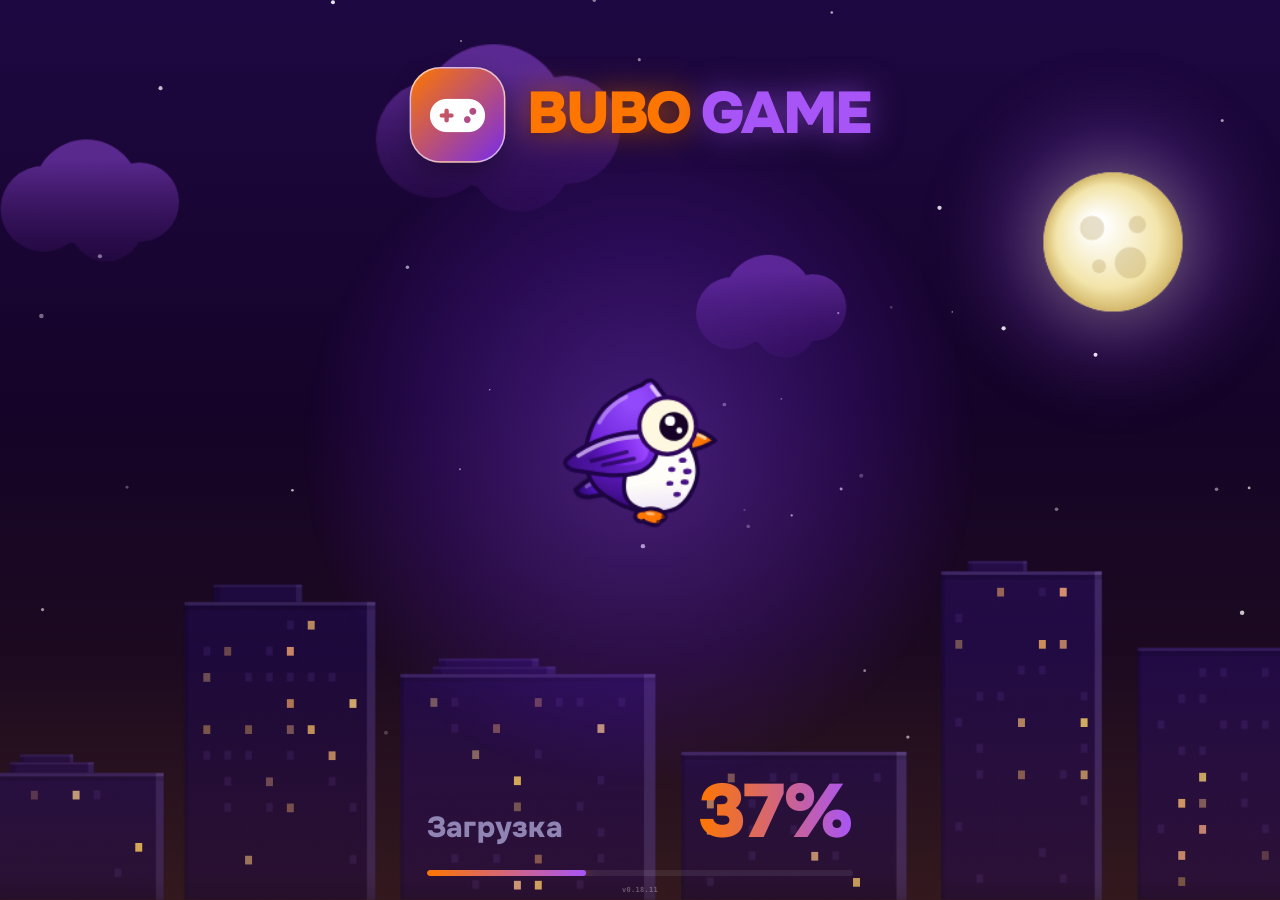
==== commit ead81190: "v0.18.11: two-column district map and full theme collections" ====
--- a/app.html
+++ b/app.html
@@ -11,30 +11,30 @@
     <link rel="icon" type="image/png" href="icons/icon-192.png?v=8">
     <link rel="apple-touch-icon" href="icons/apple-touch-icon.png?v=8">
     <meta name="viewport" content="width=device-width, initial-scale=1.0, maximum-scale=1.0, user-scalable=no">
-    <title>BUBOGAME v0.18.10</title>
+    <title>BUBOGAME v0.18.11</title>
     <!-- Font Awesome 6 Free -->
-    <link rel="stylesheet" href="css/fontawesome.css?v=0.18.10">
+    <link rel="stylesheet" href="css/fontawesome.css?v=0.18.11">
     <!-- Onest: локальные файлы -->
-    <link rel="stylesheet" href="css/fonts.css?v=0.18.10">
-
-    <script src="js/music-hold.js?v=0.18.10"></script>
-    <link rel="stylesheet" href="css/style.css?v=0.18.10">
+    <link rel="stylesheet" href="css/fonts.css?v=0.18.11">
+
+    <script src="js/music-hold.js?v=0.18.11"></script>
+    <link rel="stylesheet" href="css/style.css?v=0.18.11">
     
     
-<link rel="stylesheet" href="css/admin.css?v=0.18.10" id="adminStyle">
+<link rel="stylesheet" href="css/admin.css?v=0.18.11" id="adminStyle">
     <!-- Tailwind: готовый файл стилей вместо онлайн-компилятора (тот следил за каждым изменением страницы и пересобирал стили прямо во время игры) -->
-    <link rel="stylesheet" href="css/tailwind.css?v=0.18.10">
-    <link rel="stylesheet" href="css/flight-quiz-bonus.css?v=0.18.10">
-    <link rel="stylesheet" href="css/campaign.css?v=0.18.10">
+    <link rel="stylesheet" href="css/tailwind.css?v=0.18.11">
+    <link rel="stylesheet" href="css/flight-quiz-bonus.css?v=0.18.11">
+    <link rel="stylesheet" href="css/campaign.css?v=0.18.11">
 </head>
 <body class="flex items-center justify-center h-full w-full">
     <!-- ЭКРАН ЗАГРУЗКИ: свои стили (не зависят от Tailwind); логотип ставится ровно на место логотипа главного меню -->
-    <link rel="stylesheet" href="css/boot.css?v=0.18.10">
-    <link rel="stylesheet" href="css/features.css?v=0.18.10">
-    <link rel="stylesheet" href="css/rules.css?v=0.18.10">
-    <link rel="stylesheet" href="css/settings.css?v=0.18.10">
-    <link rel="stylesheet" href="css/profile.css?v=0.18.10">
-    <link rel="stylesheet" href="css/journey-polish.css?v=0.18.10">
+    <link rel="stylesheet" href="css/boot.css?v=0.18.11">
+    <link rel="stylesheet" href="css/features.css?v=0.18.11">
+    <link rel="stylesheet" href="css/rules.css?v=0.18.11">
+    <link rel="stylesheet" href="css/settings.css?v=0.18.11">
+    <link rel="stylesheet" href="css/profile.css?v=0.18.11">
+    <link rel="stylesheet" href="css/journey-polish.css?v=0.18.11">
     <div id="bootLoader">
         <canvas class="bl-stars" id="blStars"></canvas>
         <div class="bl-haze"></div>
@@ -50,10 +50,10 @@
             </div>
             <div class="bl-tap" id="blGo">Тапни, чтобы продолжить</div>
         </div>
-        <div id="buildTag" style="display:block;position:absolute;left:0;right:0;bottom:6px;text-align:center;pointer-events:none;user-select:none;font:600 7px/1 monospace;color:rgba(255,255,255,.3);letter-spacing:.04em">v0.18.10</div>
+        <div id="buildTag" style="display:block;position:absolute;left:0;right:0;bottom:6px;text-align:center;pointer-events:none;user-select:none;font:600 7px/1 monospace;color:rgba(255,255,255,.3);letter-spacing:.04em">v0.18.11</div>
     </div>
     <div id="menuHalo"><div class="mh"></div></div>   <!-- свечение совы с экрана загрузки остаётся и в главном меню -->
-    <script src="js/boot.js?v=0.18.10"></script>
+    <script src="js/boot.js?v=0.18.11"></script>
     <div id="gameContainer" class="relative w-full h-full max-w-md max-h-[920px] aspect-[9/16] shadow-2xl overflow-hidden flex flex-col justify-between bg-[#140326]">
         <!-- СТАРТОВЫЙ ЭКРАН / ГЛАВНОЕ МЕНЮ -->
         <div id="startScreen" class="absolute inset-0 z-30 flex flex-col justify-between p-3 bg-[#140326]/20 overflow-y-auto custom-scroll">
@@ -422,24 +422,31 @@
     <dialog id="journeyPicker" aria-labelledby="journeyPickerTitle">
         <div class="journey-picker-content">
             <header class="journey-picker-header">
-                <button id="journeyPickerClose" type="button" aria-label="Назад"><i class="fa-solid fa-arrow-left" aria-hidden="true"></i></button>
+                <button id="journeyPickerClose" type="button" aria-label="Закрыть карту"><span class="st-x" aria-hidden="true"><i class="fa-solid fa-xmark"></i></span></button>
+                <span class="journey-picker-symbol" aria-hidden="true"><i class="fa-solid fa-map"></i></span>
                 <h2 id="journeyPickerTitle">Карта районов</h2>
                 <p id="journeyPickerProgress"></p>
             </header>
             <figure class="journey-picker-preview">
                 <img id="journeyPickerImage" width="640" height="400" alt="" decoding="async" fetchpriority="high">
-                <span id="journeyPickerLevelNumber" class="journey-preview-number"></span>
+                <span id="journeyPickerLevelStatus"></span>
                 <figcaption>
                     <strong id="journeyPickerLevelName"></strong>
-                    <span id="journeyPickerLevelStatus"></span>
                     <p id="journeyPickerTopics"></p>
                 </figcaption>
             </figure>
-            <ol id="journeyPickerLevels" class="journey-picker-levels"></ol>
+            <div id="journeyPickerScroll">
+                <ol id="journeyPickerLevels" class="journey-picker-levels"></ol>
+            </div>
             <footer class="journey-picker-footer">
                 <p id="journeyPickerHint" aria-live="polite"></p>
-                <button id="journeyPickerStart" class="btn-bubo" type="button">В полёт</button>
-                <button id="journeyPickerReturn" class="journey-picker-return" type="button" hidden><i class="fa-solid fa-arrow-left" aria-hidden="true"></i>К текущему району</button>
+                <button id="journeyPickerStart" class="btn-bubo w-full py-2 px-3 rounded-2xl flex items-center justify-center active:scale-95 transition-all" type="button">
+                    <span class="flex items-center space-x-2">
+                        <i class="fa-solid fa-play text-[11px] text-white" aria-hidden="true"></i>
+                        <span id="journeyPickerStartLabel" class="text-[15px] font-black tracking-wider uppercase text-white">В полёт</span>
+                    </span>
+                </button>
+                <button id="journeyPickerReturn" class="btn-secondary rounded-2xl" type="button" hidden><i class="fa-solid fa-arrow-left" aria-hidden="true"></i>К текущему району</button>
             </footer>
         </div>
     </dialog>
@@ -603,70 +610,70 @@
         </div>
     </div>
 
-    <script src="js/local-profiles.js?v=0.18.10"></script>
-    <script src="js/audio.js?v=0.18.10"></script>
-    <script src="js/bubo-playtest.js?v=0.18.10"></script>
-    <script src="js/flight-quiz-bonus.js?v=0.18.10"></script>
-    <script src="js/journey.js?v=0.18.10"></script>
-    <script src="js/game-core.js?v=0.18.10"></script>
-    <script src="js/owl.js?v=0.18.10"></script>
-    <script src="js/hud.js?v=0.18.10"></script>
-    <script src="js/scenery.js?v=0.18.10"></script>
-    <script src="js/items.js?v=0.18.10"></script>
-    <script src="js/shazam.js?v=0.18.10"></script>
-    <script src="js/crystals.js?v=0.18.10"></script>
-    <script src="js/water.js?v=0.18.10"></script>
-    <script src="js/menu-fx.js?v=0.18.10"></script>
-    <script src="js/campaign-topics.js?v=0.18.10"></script>
-    <script src="js/quiz.js?v=0.18.10"></script>
-    <script src="js/quiz-bank.js?v=0.18.10"></script>
-    <script src="quiz-new/music.js?v=0.18.10"></script>
-    <script src="quiz-new/kino.js?v=0.18.10"></script>
-    <script src="quiz-new/series.js?v=0.18.10"></script>
-    <script src="quiz-new/cartoons.js?v=0.18.10"></script>
-    <script src="quiz-new/games.js?v=0.18.10"></script>
-    <script src="quiz-new/memes.js?v=0.18.10"></script>
-    <script src="quiz-new/hp.js?v=0.18.10"></script>
-    <script src="quiz-new/lit.js?v=0.18.10"></script>
-    <script src="quiz-new/history.js?v=0.18.10"></script>
-    <script src="quiz-new/geo.js?v=0.18.10"></script>
-    <script src="quiz-new/chem.js?v=0.18.10"></script>
-    <script src="quiz-new/phys.js?v=0.18.10"></script>
-    <script src="quiz-new/space.js?v=0.18.10"></script>
-    <script src="quiz-new/nature.js?v=0.18.10"></script>
-    <script src="quiz-new/sport.js?v=0.18.10"></script>
-    <script src="quiz-new/food.js?v=0.18.10"></script>
-    <script src="quiz-new/art.js?v=0.18.10"></script>
-    <script src="quiz-new/humor.js?v=0.18.10"></script>
-    <script src="quiz-new/architecture.js?v=0.18.10"></script>
-    <script src="quiz-new/transport.js?v=0.18.10"></script>
-    <script src="quiz-new/instruments.js?v=0.18.10"></script>
-    <script src="quiz-new/dance.js?v=0.18.10"></script>
-    <script src="quiz-new/mythology.js?v=0.18.10"></script>
-    <script src="quiz-new/animals.js?v=0.18.10"></script>
-    <script src="quiz-new/exploration.js?v=0.18.10"></script>
-    <script src="js/quiz-bank-build.js?v=0.18.10"></script>
-    <script src="js/shop.js?v=0.18.10"></script>
-    <script src="js/weather.js?v=0.18.10"></script>
-    <script src="js/second-wind.js?v=0.18.10"></script>
-    <script src="js/campaign.js?v=0.18.10"></script>
-    <script src="js/campaign-guardian.js?v=0.18.10"></script>
-    <script src="js/campaign-combat.js?v=0.18.10"></script>
-    <script src="js/update.js?v=0.18.10"></script>
-    <script src="js/campaign-day-art.js?v=0.18.10"></script>
-    <script src="js/render.js?v=0.18.10"></script>
-    <script src="js/wheel.js?v=0.18.10"></script>
-    <script src="js/ui.js?v=0.18.10"></script>
-    <script src="js/inventory.js?v=0.18.10"></script>
-    <script src="js/rules.js?v=0.18.10"></script>
-<script src="js/admin.js?v=0.18.10"></script>
-<script src="js/text-measure.js?v=0.18.10"></script>
-<script src="js/fullscreen.js?v=0.18.10"></script>
-<script src="js/settings-ui.js?v=0.18.10"></script>
-<script src="js/exit-confirm.js?v=0.18.10"></script>
-<script src="js/logo-anim.js?v=0.18.10"></script>
-<script src="js/profile.js?v=0.18.10"></script>
-<script src="js/campaign-ui.js?v=0.18.10"></script>
-<script src="js/scrollbars.js?v=0.18.10"></script>
+    <script src="js/local-profiles.js?v=0.18.11"></script>
+    <script src="js/audio.js?v=0.18.11"></script>
+    <script src="js/bubo-playtest.js?v=0.18.11"></script>
+    <script src="js/flight-quiz-bonus.js?v=0.18.11"></script>
+    <script src="js/journey.js?v=0.18.11"></script>
+    <script src="js/game-core.js?v=0.18.11"></script>
+    <script src="js/owl.js?v=0.18.11"></script>
+    <script src="js/hud.js?v=0.18.11"></script>
+    <script src="js/scenery.js?v=0.18.11"></script>
+    <script src="js/items.js?v=0.18.11"></script>
+    <script src="js/shazam.js?v=0.18.11"></script>
+    <script src="js/crystals.js?v=0.18.11"></script>
+    <script src="js/water.js?v=0.18.11"></script>
+    <script src="js/menu-fx.js?v=0.18.11"></script>
+    <script src="js/campaign-topics.js?v=0.18.11"></script>
+    <script src="js/quiz.js?v=0.18.11"></script>
+    <script src="js/quiz-bank.js?v=0.18.11"></script>
+    <script src="quiz-new/music.js?v=0.18.11"></script>
+    <script src="quiz-new/kino.js?v=0.18.11"></script>
+    <script src="quiz-new/series.js?v=0.18.11"></script>
+    <script src="quiz-new/cartoons.js?v=0.18.11"></script>
+    <script src="quiz-new/games.js?v=0.18.11"></script>
+    <script src="quiz-new/memes.js?v=0.18.11"></script>
+    <script src="quiz-new/hp.js?v=0.18.11"></script>
+    <script src="quiz-new/lit.js?v=0.18.11"></script>
+    <script src="quiz-new/history.js?v=0.18.11"></script>
+    <script src="quiz-new/geo.js?v=0.18.11"></script>
+    <script src="quiz-new/chem.js?v=0.18.11"></script>
+    <script src="quiz-new/phys.js?v=0.18.11"></script>
+    <script src="quiz-new/space.js?v=0.18.11"></script>
+    <script src="quiz-new/nature.js?v=0.18.11"></script>
+    <script src="quiz-new/sport.js?v=0.18.11"></script>
+    <script src="quiz-new/food.js?v=0.18.11"></script>
+    <script src="quiz-new/art.js?v=0.18.11"></script>
+    <script src="quiz-new/humor.js?v=0.18.11"></script>
+    <script src="quiz-new/architecture.js?v=0.18.11"></script>
+    <script src="quiz-new/transport.js?v=0.18.11"></script>
+    <script src="quiz-new/instruments.js?v=0.18.11"></script>
+    <script src="quiz-new/dance.js?v=0.18.11"></script>
+    <script src="quiz-new/mythology.js?v=0.18.11"></script>
+    <script src="quiz-new/animals.js?v=0.18.11"></script>
+    <script src="quiz-new/exploration.js?v=0.18.11"></script>
+    <script src="js/quiz-bank-build.js?v=0.18.11"></script>
+    <script src="js/shop.js?v=0.18.11"></script>
+    <script src="js/weather.js?v=0.18.11"></script>
+    <script src="js/second-wind.js?v=0.18.11"></script>
+    <script src="js/campaign.js?v=0.18.11"></script>
+    <script src="js/campaign-guardian.js?v=0.18.11"></script>
+    <script src="js/campaign-combat.js?v=0.18.11"></script>
+    <script src="js/update.js?v=0.18.11"></script>
+    <script src="js/campaign-day-art.js?v=0.18.11"></script>
+    <script src="js/render.js?v=0.18.11"></script>
+    <script src="js/wheel.js?v=0.18.11"></script>
+    <script src="js/ui.js?v=0.18.11"></script>
+    <script src="js/inventory.js?v=0.18.11"></script>
+    <script src="js/rules.js?v=0.18.11"></script>
+<script src="js/admin.js?v=0.18.11"></script>
+<script src="js/text-measure.js?v=0.18.11"></script>
+<script src="js/fullscreen.js?v=0.18.11"></script>
+<script src="js/settings-ui.js?v=0.18.11"></script>
+<script src="js/exit-confirm.js?v=0.18.11"></script>
+<script src="js/logo-anim.js?v=0.18.11"></script>
+<script src="js/profile.js?v=0.18.11"></script>
+<script src="js/campaign-ui.js?v=0.18.11"></script>
+<script src="js/scrollbars.js?v=0.18.11"></script>
 </body>
 </html>
--- a/css/style.css
+++ b/css/style.css
@@ -302,19 +302,19 @@
         .gfx-low .glass-panel-menu { background: rgba(29, 9, 54, 0.9) !important; }
         .gfx-low #startScreen, .gfx-low #rulesModal, .gfx-low #settingsModal, .gfx-low #gameOverModal, .gfx-low #victoryModal { background-color: rgba(20, 3, 38, 0.55) !important; }
         /* Главные оранжевые кнопки (начать / продолжить / начать заново): перелив и мягкое «дыхание» */
-        #campaignStartBtn, #continueAttemptBtn, #restartFromGameOverBtn.restart-big, #understoodRulesBtn, #rlSpinBtn, #rlClaimBtn {
+        #campaignStartBtn, #journeyPickerStart, #continueAttemptBtn, #restartFromGameOverBtn.restart-big, #understoodRulesBtn, #rlSpinBtn, #rlClaimBtn {
             position: relative; overflow: hidden; isolation: isolate;
             background: linear-gradient(110deg, #FE7600 0%, #ff8c1a 35%, #ffb054 50%, #ff8c1a 65%, #FE7600 100%);
             background-size: 220% 100%;
             animation: btnFlow 3.2s ease-in-out infinite, btnBreath 2.4s ease-in-out infinite;
         }
-        #campaignStartBtn::after, #continueAttemptBtn::after, #restartFromGameOverBtn.restart-big::after, #understoodRulesBtn::after, #rlSpinBtn::after, #rlClaimBtn::after {
+        #campaignStartBtn::after, #journeyPickerStart::after, #continueAttemptBtn::after, #restartFromGameOverBtn.restart-big::after, #understoodRulesBtn::after, #rlSpinBtn::after, #rlClaimBtn::after {
             content: ''; position: absolute; top: -20%; bottom: -20%; left: -60%; width: 45%;
             background: linear-gradient(100deg, transparent 0%, rgba(255,255,255,0) 20%, rgba(255,255,255,0.55) 50%, rgba(255,255,255,0) 80%, transparent 100%);
             transform: skewX(-20deg); pointer-events: none; z-index: 1;
             animation: btnShine 2.8s ease-in-out infinite;
         }
-        #campaignStartBtn > *, #continueAttemptBtn > *, #restartFromGameOverBtn.restart-big > *, #understoodRulesBtn > *, #rlSpinBtn > *, #rlClaimBtn > * { position: relative; z-index: 2; }
+        #campaignStartBtn > *, #journeyPickerStart > *, #continueAttemptBtn > *, #restartFromGameOverBtn.restart-big > *, #understoodRulesBtn > *, #rlSpinBtn > *, #rlClaimBtn > * { position: relative; z-index: 2; }
         @keyframes btnShine { 0% { left: -60%; } 55% { left: 130%; } 100% { left: 130%; } }
         @keyframes btnFlow { 0%, 100% { background-position: 0% 50%; } 50% { background-position: 100% 50%; } }
         @keyframes btnBreath {
--- a/css/admin.css
+++ b/css/admin.css
@@ -102,3 +102,9 @@
 #adminModal #admReset { display: none; }   /* настройки админки сбрасывает кнопка «Админка» в блоке «Сбросить» */
 
 #admPlaytestExport{display:block;width:100%;min-height:7em;margin:0 0 9px;padding:8px;box-sizing:border-box;background:#1d0936;color:#f4eaff;border:1px solid #782ce9;border-radius:8px;font:12px monospace}
+
+#adminModal .adm-flight-test { display: grid; gap: 6px; padding-top: 10px; border-top: 1px solid #782ce953; }
+#adminModal .adm-flight-test .adm-sum { flex-wrap: wrap; }
+#adminModal .adm-flight-test .adq-acts { display: grid; grid-template-columns: minmax(0, 1fr) max-content; }
+#adminModal .adm-flight-test .adq-btn { min-height: 48px; }
+#admFlightTestStatus { margin: 2px 4px 4px; color: #d9c2f5; font-size: 12px; line-height: 1.35; }
--- a/css/features.css
+++ b/css/features.css
@@ -382,12 +382,12 @@
 #rlWin .rl-btn.sec i { color: #FE7600; }
 
 /* ===== Крестик закрытия — во всех окнах как в лавке: еле заметная плашка в цвет окна, в правом верхнем углу ===== */
-#rlWin .win-x, #qzWin .qz-x, #shWin .sh-x, #rwWindow #closeRouletteBtn, #settingsModal #closeSettingsBtn, #adminModal #admClose {
+#rlWin .win-x, #qzWin .qz-x, #shWin .sh-x, #rwWindow #closeRouletteBtn, #settingsModal #closeSettingsBtn, #journeyPicker .st-x, #adminModal #admClose {
     position: absolute !important; top: 10px !important; right: 10px !important; z-index: 3; width: 32px !important; height: 32px !important; border-radius: 11px !important; padding: 0 !important;
     display: flex !important; align-items: center !important; justify-content: center !important; font-size: 14px !important; cursor: pointer;
     color: color-mix(in srgb, var(--xc, #E9D5FF) 55%, #fff) !important; background: color-mix(in srgb, var(--xc, #ffffff) 8%, transparent) !important;
     border: 1px solid color-mix(in srgb, var(--xc, #ffffff) 26%, transparent) !important; box-shadow: none !important; }
-#rlWin .win-x i, #qzWin .qz-x i, #shWin .sh-x i, #rwWindow #closeRouletteBtn i, #settingsModal #closeSettingsBtn i, #adminModal #admClose i { font-size: 14px !important; color: inherit !important; }
+#rlWin .win-x i, #qzWin .qz-x i, #shWin .sh-x i, #rwWindow #closeRouletteBtn i, #settingsModal #closeSettingsBtn i, #journeyPicker .st-x i, #adminModal #admClose i { font-size: 14px !important; color: inherit !important; }
 #rlWin { --xc: #FE7600; } #qzWin { --xc: #38BDF8; } #shWin { --xc: #FFC53D; } #rwWindow { } #settingsModal { } #adminModal { --xc: #FE7600; }
 #settingsModal > .glass-panel, #adminModal .adm-panel { position: relative; }
 
--- a/css/rules.css
+++ b/css/rules.css
@@ -49,6 +49,7 @@
 #rlWin .ru-tabs.fl { --ruL: 26px; }
 #rlWin .ru-tabs.fr { --ruR: 26px; }
 #rlWin .ru-tab { flex: 0 0 auto; display: flex; align-items: center; gap: 6px; padding: 8px 12px; border-radius: 12px; cursor: pointer;
+    min-height: calc(48px / var(--menu-zoom, 1));
     border: 1px solid rgba(120, 44, 233, 0.5); background: rgba(120, 44, 233, 0.2); color: #d8c4ff;
     font: 800 11.5px/1.1 Onest, sans-serif; white-space: nowrap; letter-spacing: .01em;
     transition: background .2s, color .2s, box-shadow .2s, border-color .2s; -webkit-tap-highlight-color: transparent; }
@@ -56,7 +57,7 @@
 #rlWin .ru-tab i { font-size: 12px; color: var(--c); transition: color .2s; }
 #rlWin .ru-tab:active { transform: scale(.96); }
 #rlWin .ru-tab.on { background: linear-gradient(180deg, #FF9F1C, #FE7600); border-color: rgba(255, 214, 150, 0.85); color: #fff;
-    box-shadow: 0 0 0 1px rgba(255, 190, 110, 0.35), 0 0 9px rgba(254, 118, 0, 0.7); text-shadow: 0 0 6px rgba(255, 200, 120, 0.6); }
+    box-shadow: none; text-shadow: none; }
 #rlWin .ru-tab.on i { color: #fff; }
 
 /* ---- содержимое: листается, сверху и снизу мягкое затенение; полоска прокрутки — на обводке окна ---- */
@@ -144,6 +145,15 @@
 #rlWin .ru-btn { width: 100%; display: flex; align-items: center; justify-content: center; gap: 8px; padding: 13px 10px; border-radius: 16px; font-weight: 900; font-size: 13px; letter-spacing: .05em; cursor: pointer; }
 #rlWin .ru-btn.sec { padding: 11px 10px; font-size: 11.5px; color: #fff; background: rgba(45, 14, 82, 0.9); border: 1px solid rgba(168, 85, 247, 0.5); }
 #rlWin .ru-btn.sec i { color: #FE7600; }
+#rlWin #understoodRulesBtn {
+    min-height: calc(56px / var(--menu-zoom, 1));
+    background: linear-gradient(135deg, #FE7600, #ff8c1a);
+    box-shadow: none;
+    text-shadow: none;
+    animation: none;
+}
+#rlWin #understoodRulesBtn::after { display: none; }
+#rlWin #rulesBackBtn { min-height: calc(48px / var(--menu-zoom, 1)); }
 
 /* низкие экраны: шапка компактнее, чтобы тексту оставалось место */
 #rulesModal > #rlWin.ru-compact { gap: 10px; padding-top: 12px; padding-bottom: 12px; }
@@ -153,9 +163,14 @@
 #rlWin.ru-compact .ru-title span { display: none; }
 #rlWin.ru-compact .ru-btn { padding: 11px 10px; }
 #rlWin.ru-compact .ru-btn.sec { padding: 9px 10px; }
+@media (max-width: 350px) {
+    #rlWin .ru-emb, #rlWin.ru-compact .ru-emb { width: 68px; height: 68px; }
+    #rlWin .ru-core i, #rlWin.ru-compact .ru-core i { font-size: 31px; }
+    #rlWin .ru-title b { font-size: 24px; }
+}
 @media (prefers-reduced-motion: reduce) {
     #rulesModal > #rlWin { transition: none; }
-    #rlWin .ru-pane.ru-in { animation: none; }
+    #rlWin :is(.ru-pane.ru-in, .ru-glow, .ru-ring, .ru-core i, .ru-tw) { animation: none; }
 }
 .gfx-low #rlWin .ru-ring, .gfx-low #rlWin .ru-core i, .gfx-low #rlWin .ru-glow, .gfx-low #rlWin .ru-tw { animation-duration: 0s; animation-play-state: paused; }
 /* v0.13.89: иконки в кружках — белые и контрастные: кружок чуть темнее, без теней под значками */
@@ -175,7 +190,8 @@
 /* лента начинается на 10 px выше: крестик стоит там же, где был, и не обрезается; вкладки у края — в 16 px от верха, как кнопки снизу */
 #rlWin.ru-stick .ru-body { margin-top: -10px; }
 #rlWin.ru-stick .ru-head { position: relative; padding-top: 10px; }
-#rlWin.ru-stick .ru-head > .win-x { position: absolute !important; top: 4px !important; right: -4px !important; }
+#rlWin.ru-stick .ru-head > .win-x { position: absolute !important; top: 4px !important; right: -4px !important;
+    width: calc(48px / var(--menu-zoom, 1)) !important; height: calc(48px / var(--menu-zoom, 1)) !important; }
 #rlWin.ru-stick .ru-tabs { position: absolute; top: 0; left: -4px; right: -4px; z-index: 3; margin: 0; padding: 10px 4px 8px; }
 #rlWin.ru-stick .ru-tabsph { margin-top: 6px; }
 /* текст под вкладками прячется и мягко проявляется ниже них — та же маска, что у нижнего края над кнопками */
--- a/css/journey-polish.css
+++ b/css/journey-polish.css
@@ -15,484 +15,366 @@
     font-variant-numeric: tabular-nums;
 }
 
+@keyframes themeBadgeLand {
+    0%, 100% { transform: none; }
+    40% { transform: translateY(-2px) scale(1.045); }
+}
+
+@keyframes themeIconLand {
+    0%, 100% { transform: none; }
+    42% { transform: scale(1.24) rotate(9deg); }
+}
+
+#bottomHud .collection-badge-slot.badge-pop {
+    animation: themeBadgeLand .36s ease-out;
+}
+
+#bottomHud .collection-badge-slot.badge-pop > [id^="icon_"] {
+    animation: themeIconLand .34s ease-out;
+}
+
+.gfx-low #bottomHud .collection-badge-slot.badge-pop { box-shadow: none !important; }
+
+@media (prefers-reduced-motion: reduce) {
+    #bottomHud .collection-badge-slot { transition: none; }
+    #bottomHud .collection-badge-slot:is(.badge-pop, .badge-loss),
+    #bottomHud .collection-badge-slot.badge-pop > [id^="icon_"],
+    .fly-label-tag[data-theme-slot] { animation: none; }
+}
+
 #journeyPicker {
+    --xc: #a855f7;
+    --journey-selection: #fe7600;
+    --journey-screen-gap: 24px;
     position: fixed;
     inset: 0;
-    width: 100%;
-    height: 100%;
+    box-sizing: border-box;
+    width: min(420px, calc(100% - 24px));
     max-width: none;
-    max-height: none;
+    max-height: calc(100vh - var(--journey-screen-gap));
+    max-height: calc(100dvh - var(--journey-screen-gap));
+    margin: auto;
+    padding: 0;
+    border: 1.5px solid color-mix(in srgb, var(--xc) 45%, transparent);
+    border-radius: 24px;
+    background-color: rgba(29, 9, 54, .97);
+    background-image:
+        radial-gradient(110% 45% at 30% -8%, color-mix(in srgb, var(--xc) 26%, transparent), transparent 62%),
+        radial-gradient(80% 40% at 100% 105%, #782ce92e, transparent 60%);
+    box-shadow: 0 10px 40px rgba(0, 0, 0, .5);
+    color: #f5e9ff;
+    font-family: Onest, sans-serif;
+    text-shadow: none;
+    overflow: hidden;
+    overscroll-behavior: contain;
+}
+
+#journeyPicker [hidden] { display: none !important; }
+#journeyPicker::backdrop { background: #1403268c; }
+
+.journey-picker-content {
+    display: grid;
+    grid-template-rows: auto auto minmax(0, 1fr) auto;
+    gap: 12px;
+    max-height: calc(100vh - var(--journey-screen-gap) - 3px);
+    max-height: calc(100dvh - var(--journey-screen-gap) - 3px);
+    padding: 12px;
+}
+
+.journey-picker-header {
+    display: grid;
+    grid-template: "symbol title close" auto "symbol progress close" auto / 36px minmax(0, 1fr) 48px;
+    align-items: center;
+    column-gap: 9px;
+    padding-bottom: 6px;
+    border-bottom: 1px solid color-mix(in srgb, var(--xc) 20%, transparent);
+}
+
+.journey-picker-symbol {
+    grid-area: symbol;
+    display: grid;
+    place-items: center;
+    width: 36px;
+    height: 36px;
+    border: 1px solid color-mix(in srgb, var(--xc) 44%, transparent);
+    border-radius: 11px;
+    background: color-mix(in srgb, var(--xc) 16%, transparent);
+    color: #ead6ff;
+    font-size: 15px;
+}
+
+.journey-picker-header h2 {
+    grid-area: title;
     margin: 0;
+    color: #fff5ff;
+    font: 900 clamp(19px, 5.5vw, 24px)/1.08 Onest, sans-serif;
+    overflow-wrap: anywhere;
+}
+
+@supports (background-clip: text) {
+    .journey-picker-header h2 {
+        background-image: linear-gradient(98deg, #fff6ff 12%, #f3e8ff 62%, #dcbaff);
+        background-clip: text;
+        color: transparent;
+    }
+}
+
+#journeyPickerProgress {
+    grid-area: progress;
+    margin: 2px 0 0;
+    color: #d8c5f6;
+    font: 700 12px/1.2 Onest, sans-serif;
+    font-variant-numeric: tabular-nums;
+}
+
+#journeyPickerClose {
+    grid-area: close;
+    display: grid;
+    place-items: center;
+    width: 48px;
+    height: 48px;
     padding: 0;
     border: 0;
-    --map-glass: #1d0936;
-    --map-text: #f5e9ff;
-    background:
-        radial-gradient(75% 65% at 44% 2%, #7025bc39, transparent),
-        linear-gradient(155deg, #22083a, #140326 65%, #10031c);
-    color: var(--map-text);
-    font-family: Onest, sans-serif;
-    overflow: hidden;
-}
-
-#journeyPicker[open] { display: flex; }
-#journeyPicker [hidden] { display: none !important; }
-#journeyPicker::backdrop { background: #140326; }
-
-.journey-picker-content {
-    display: grid;
-    grid-template:
-        "header" auto
-        "preview" auto
-        "levels" minmax(0, 1fr)
-        "footer" auto / minmax(0, 1fr);
-    gap: clamp(9px, 1.45dvh, 13px);
-    box-sizing: border-box;
-    width: min(100%, 510px);
-    height: min(100%, 778px);
-    min-height: 0;
-    margin: auto;
-    padding: max(14px, env(safe-area-inset-top, 0px))
-        max(15px, env(safe-area-inset-right, 0px))
-        max(16px, env(safe-area-inset-bottom, 0px))
-        max(15px, env(safe-area-inset-left, 0px));
-}
-
-.journey-picker-header {
-    grid-area: header;
-    display: grid;
-    grid-template-columns: 44px minmax(0, 1fr) auto;
-    align-items: center;
-    gap: clamp(8px, 2.1vw, 12px);
-    border: 1px solid #782ce99c;
-    border-radius: 15px;
-    background: linear-gradient(155deg, #321450, var(--map-glass) 65%);
-    box-shadow: inset 0 1px 0 #dfbaff20, 0 3px 0 #0e031a;
-    padding: 6px 8px 6px 6px;
-    text-align: left;
-}
-
-.journey-picker-header h2 {
-    margin: 0;
-    color: #fff1ff;
-    font: 900 clamp(17px, 5.5vw, 22px)/1.1 Onest, sans-serif;
-}
-
-#journeyPickerProgress {
-    margin: 0;
-    max-width: 142px;
-    padding: 5px 7px;
-    border: 1px solid #974de8a8;
-    border-radius: 8px;
-    background: #16082be8;
-    color: #efd8ff;
-    font: 750 clamp(10px, 3.05vw, 12px)/1.18 Onest, sans-serif;
-    font-variant-numeric: tabular-nums;
-    text-align: right;
-    text-wrap: balance;
-}
-
-#journeyPickerClose {
-    display: grid;
-    place-items: center;
-    width: 44px;
-    height: 44px;
-    border: 1px solid #9b57ecab;
-    border-radius: 11px;
-    background: linear-gradient(#432066, #271344);
-    box-shadow: inset 0 1px 0 #f5c8ff27, 0 2px 0 #11051e;
-    color: var(--map-text);
-    font-size: 17px;
+    background: transparent;
     cursor: pointer;
 }
 
+#journeyPickerClose .st-x {
+    position: static !important;
+    zoom: min(var(--menu-zoom, 1), 1.5);
+    pointer-events: none;
+}
+
 .journey-picker-preview {
-    grid-area: preview;
     position: relative;
-    isolation: isolate;
-    height: clamp(174px, 37.5dvh, 250px);
     min-width: 0;
     margin: 0;
     overflow: hidden;
-    border-radius: 18px;
-    background: var(--map-glass);
-    box-shadow: 0 4px 0 #0e031a, 0 6px 13px #09041066;
-}
-.journey-picker-preview::after {
-    content: "";
-    position: absolute;
-    z-index: 3;
-    inset: 0;
-    border: 1px solid #8541dc;
-    border-radius: inherit;
-    box-shadow: inset 0 1px 0 #f4d4ff67, inset 0 -1px 0 #170826;
-    pointer-events: none;
+    border: 1px solid color-mix(in srgb, var(--xc) 60%, transparent);
+    border-radius: 14px;
+    background: #150625;
 }
 
 #journeyPickerImage {
     display: block;
     width: 100%;
-    height: 100%;
+    height: auto;
+    aspect-ratio: 16 / 9;
     object-fit: cover;
     object-position: center;
 }
+
 #journeyPickerImage:not([src]) { visibility: hidden; }
 
-.journey-preview-number {
+.journey-picker-preview figcaption {
+    display: grid;
+    gap: 4px;
+    padding: 9px 10px 10px;
+    border-top: 1px solid color-mix(in srgb, var(--xc) 35%, transparent);
+    background: linear-gradient(180deg, #38214f, #2b1542);
+    text-align: left;
+}
+
+#journeyPickerLevelName {
+    color: #fff4ff;
+    font: 900 clamp(15px, 4.5vw, 19px)/1.12 Onest, sans-serif;
+    overflow-wrap: anywhere;
+}
+
+#journeyPickerLevelStatus {
     position: absolute;
-    z-index: 2;
-    top: 11px;
-    left: 11px;
-    padding: 5px 9px;
-    border: 1px solid #df7e3e;
-    border-radius: 8px;
-    background: #231033ef;
-    color: #ffe4bc;
+    top: 8px;
+    right: 8px;
+    padding: 4px 7px;
+    border: 1px solid color-mix(in srgb, var(--xc) 55%, transparent);
+    border-radius: 7px;
+    background: #1d0936f5;
+    color: #f2e4ff;
     font: 800 11px/1.15 Onest, sans-serif;
-    font-variant-numeric: tabular-nums;
-}
-
-.journey-picker-preview figcaption {
-    position: absolute;
-    z-index: 1;
-    inset: auto 0 0;
-    display: grid;
-    gap: 4px;
-    padding: clamp(20px, 6vw, 33px) 13px 12px;
-    background: linear-gradient(180deg, transparent, #1b0833f2 47%, #18072c 85%);
-    text-align: left;
-}
-
-#journeyPickerLevelName {
-    color: #fff8ff;
-    font: 900 clamp(21px, 6.4vw, 31px)/1.04 Onest, sans-serif;
-    overflow-wrap: anywhere;
-}
-
-#journeyPickerLevelStatus {
-    color: #e8d4ff;
-    font: 700 12px/1.25 Onest, sans-serif;
-    overflow-wrap: anywhere;
-}
-
-#journeyPicker[data-status="current"] #journeyPickerLevelStatus { color: #ffb478; }
+}
+
+#journeyPicker[data-status="current"] #journeyPickerLevelStatus {
+    border-color: var(--journey-selection);
+    color: #ffd5b1;
+}
 
 #journeyPickerTopics {
-    margin: 2px 0 0;
-    padding-top: 5px;
-    border-top: 1px solid #9b55e15c;
-    color: #f1dcff;
-    font: 650 clamp(11px, 1.8vw, 12px)/1.28 Onest, sans-serif;
+    margin: 0;
+    color: #d8c5ed;
+    font: 650 11.5px/1.3 Onest, sans-serif;
     overflow-wrap: anywhere;
     text-wrap: balance;
 }
 
+#journeyPickerScroll {
+    min-height: 0;
+    overflow: hidden auto;
+    overscroll-behavior: contain;
+    scroll-padding-block: 5px;
+    scrollbar-width: thin;
+    scrollbar-color: #8251ba transparent;
+    border-radius: 14px;
+    background: #14052666;
+}
+
 .journey-picker-levels {
-    --route-gap-x: 14px;
-    --route-gap-y: 17px;
-    --route-stroke: 5px;
-    grid-area: levels;
-    display: grid;
-    grid-template-columns: repeat(3, minmax(0, 1fr));
-    align-self: center;
-    align-content: start;
-    gap: var(--route-gap-y) var(--route-gap-x);
-    box-sizing: border-box;
-    min-width: 0;
-    min-height: 0;
-    max-height: 100%;
+    display: grid;
+    grid-template-columns: repeat(2, minmax(0, 1fr));
+    gap: 10px;
     margin: 0;
-    padding: 8px 7px 10px;
-    border: 1px solid #6c31b5a3;
-    border-radius: 15px;
-    background: linear-gradient(#260d42e8, #1a0931);
-    box-shadow: inset 0 1px 0 #edc7ff17, 0 3px 0 #0f031c;
-    overflow-y: auto;
-    overscroll-behavior: contain;
+    padding: 5px;
     list-style: none;
-    scrollbar-width: thin;
-    scrollbar-color: #8e53c7 transparent;
-    touch-action: pan-y;
-}
-
-.journey-picker-levels > li {
-    position: relative;
-    min-width: 0;
-    --route-line: #a266d3;
-}
-.journey-picker-levels > li:has(.journey-level[data-status="passed"]) { --route-line: #fe8c39; }
-.journey-picker-levels > li::before, .journey-picker-levels > li::after { pointer-events: none; }
-.journey-picker-levels > li:is(:nth-child(1), :nth-child(2), :nth-child(4))::after {
-    content: "";
-    position: absolute;
-    top: 50%;
-    left: 100%;
-    width: var(--route-gap-x);
-    height: var(--route-stroke);
-    transform: translateY(-50%);
-    background: var(--route-line);
-    box-shadow: inset 0 1px 0 #ffffff45;
-}
-.journey-picker-levels > li:nth-child(3)::after {
-    content: "";
-    position: absolute;
-    top: 100%;
-    right: calc(50% - var(--route-stroke) / 2);
-    width: calc(200% + 2 * var(--route-gap-x) + var(--route-stroke));
-    height: calc((var(--route-gap-y) + var(--route-stroke)) / 2);
-    box-sizing: border-box;
-    border: solid var(--route-line);
-    border-width: 0 var(--route-stroke) var(--route-stroke) 0;
-    border-radius: 0 0 9px 0;
-}
-.journey-picker-levels > li:nth-child(4)::before {
-    content: "";
-    position: absolute;
-    bottom: 100%;
-    left: 50%;
-    width: var(--route-stroke);
-    height: calc((var(--route-gap-y) + var(--route-stroke)) / 2);
-    transform: translateX(-50%);
-    background: #a266d3;
-    border-top-left-radius: 2px;
-}
-.journey-picker-levels > li:nth-child(3):has(.journey-level[data-status="passed"]) + li::before { background: #fe8c39; }
+}
+.journey-picker-levels > li { min-width: 0; }
 
 .journey-level {
     position: relative;
-    isolation: isolate;
+    display: grid;
+    grid-template-columns: minmax(0, 1fr);
+    grid-template-rows: auto minmax(22px, auto) 17px;
+    width: 100%;
+    height: 100%;
+    overflow: hidden;
+    padding: 0;
+    border: 2px solid transparent;
+    border-radius: 11px;
+    background: #2d1746 padding-box;
+    color: #fff;
+    text-align: left;
+    cursor: pointer;
+}
+
+.journey-level-art {
+    grid-row: 1;
     display: block;
     width: 100%;
-    min-width: 44px;
-    min-height: 58px;
-    aspect-ratio: 1.05;
-    overflow: hidden;
-    padding: 0;
-    border: 1px solid #8d47db;
-    border-radius: 13px;
-    background: var(--map-glass);
-    box-shadow: 0 3px 0 #10041e;
-    color: #fff5ff;
-    cursor: pointer;
-}
-
-.journey-level-art {
-    position: absolute;
-    z-index: -2;
-    inset: 0;
-    width: 100%;
-    height: 100%;
+    height: auto;
+    aspect-ratio: 16 / 9;
     object-fit: cover;
     object-position: center;
 }
 
-.journey-level::before {
-    content: "";
-    position: absolute;
-    z-index: -1;
-    inset: 0;
-    background: linear-gradient(0deg, #1b0731 0%, #1e0b34b7 31%, #42186b10 75%);
-    box-shadow: inset 0 1px 0 #f5d1ff52, inset 0 -1px 0 #743d9e70;
-}
-
-.journey-level-stars {
-    position: absolute;
-    z-index: 1;
-    top: 5px;
-    right: 5px;
-    padding: 3px 4px;
-    border-radius: 8px;
-    background: #210d37f0;
-    color: #ffbf77;
-    font: 900 10px/1 Onest, sans-serif;
-    letter-spacing: 1px;
-}
-.journey-level-stars[hidden], .journey-level:has(.journey-level-stars:not([hidden])) > i { display: none; }
-.journey-level-number,
-.journey-level > i {
+.journey-level-number, .journey-level > i {
     position: absolute;
     top: 5px;
     display: grid;
     place-items: center;
-    min-width: 21px;
-    height: 21px;
+    min-width: 19px;
+    min-height: 19px;
     padding-inline: 3px;
     border-radius: 5px;
-    background: #1d0936f0;
-    color: #f5e4ff;
+    background: #1a0c2dde;
+    color: #f2e4ff;
     font-variant-numeric: tabular-nums;
 }
+
+.journey-level-stars {
+    grid-row: 3;
+    display: flex;
+    align-items: center;
+    gap: 5px;
+    padding: 0 8px 3px;
+}
+
+.journey-level-star {
+    flex: 0 0 12px;
+    width: 12px;
+    text-align: center;
+    color: var(--xc);
+    font-size: 12px;
+    line-height: 1;
+}
+.journey-level-star[data-earned="true"] { color: var(--journey-selection); }
+@supports (-webkit-text-stroke: 1px transparent) {
+    .journey-level-star[data-earned="false"] {
+        color: transparent;
+        -webkit-text-stroke: .8px var(--xc);
+    }
+}
+.journey-level:has(.journey-level-stars:not([hidden])) > i { display: none; }
 
 .journey-level-number {
     left: 5px;
-    font: 900 14px/1 Onest, sans-serif;
-}
-
+    font: 900 12px/1 Onest, sans-serif;
+}
 .journey-level > i {
     right: 5px;
-    color: #e5caff;
-    font-size: 11px;
+    font-size: 10px;
 }
 
 .journey-level-name {
-    position: absolute;
-    inset: auto 6px 6px;
+    grid-row: 2;
+    padding: 5px 8px 1px;
     color: #fff4ff;
-    font: 850 11px/1.08 Onest, sans-serif;
-    text-align: left;
+    font: 850 clamp(14px, 3.8vw, 16px)/1.1 Onest, sans-serif;
     overflow-wrap: anywhere;
 }
 
-.journey-level[data-status="passed"] { border-color: #aa6bed; }
-.journey-level[data-status="passed"] > i { color: #ffcb8f; }
-
-.journey-level[data-status="upcoming"] { border-color: #7849a7; }
-.journey-level[data-status="upcoming"] .journey-level-art { opacity: .69; }
-.journey-level[data-status="upcoming"] .journey-level-name { color: #eddefb; }
-
-.journey-level:disabled,
-.journey-level[aria-disabled="true"] { opacity: 1; cursor: default; }
+.journey-level[data-status="upcoming"] .journey-level-art { opacity: .78; }
 
 .journey-level[aria-pressed="true"] {
-    border: 2px solid #ff9b46;
-    box-shadow: 0 3px 0 #a4441b;
+    border-color: var(--journey-selection);
 }
 .journey-level[aria-pressed="true"] .journey-level-number {
-    background: #ffc17f;
-    color: #27102f;
+    background: var(--journey-selection);
+    color: #21092d;
 }
 .journey-level[aria-pressed="true"] .journey-level-art { opacity: 1; }
 
 #journeyPicker button:focus-visible {
-    outline: 2px solid #fff0c8;
-    outline-offset: -4px;
+    outline: 2px solid #fff3cf;
+    outline-offset: -3px;
 }
 
 .journey-picker-footer {
-    grid-area: footer;
-    display: grid;
-    gap: 8px;
-    justify-content: stretch;
-    align-content: end;
-    min-width: 0;
-    text-align: left;
+    display: grid;
+    gap: 7px;
 }
 
 #journeyPickerHint {
     margin: 0;
-    color: #e9d5ff;
-    font: 650 12px/1.32 Onest, sans-serif;
+    color: #dbc7f3;
+    font: 650 12px/1.33 Onest, sans-serif;
     overflow-wrap: anywhere;
 }
 #journeyPickerHint:empty, #journeyPickerTopics:empty { display: none; }
 
-#journeyPickerStart {
-    display: grid;
-    grid-template-columns: 1fr;
-    place-items: center;
-    min-height: 50px;
-    padding: 8px 12px;
-    border: 1px solid #ffb373;
-    border-radius: 13px;
-    box-shadow: inset 0 1px 0 #ffe7bc78, 0 3px 0 #a34213, 0 5px 12px #fe760030;
-    color: #fff;
-    text-shadow: 0 1px 1px #8e3600;
-    font-size: 16px;
-    text-align: center;
-    transition: none;
-}
-
-#journeyPickerStart:disabled {
-    border-color: #704c8d;
-    background: #35204d;
-    box-shadow: none;
-    color: #e7d9f4;
+#journeyPickerStart, #journeyPickerReturn {
+    box-sizing: border-box;
+    min-height: 56px;
     text-shadow: none;
-    cursor: default;
+    cursor: pointer;
 }
 
 #journeyPickerReturn {
     display: flex;
     align-items: center;
     justify-content: center;
-    gap: 9px;
-    min-height: 50px;
-    padding: 8px 12px;
-    border: 1px solid #9854e39c;
-    border-radius: 13px;
-    background: linear-gradient(#46246d, #2b1248);
-    box-shadow: inset 0 1px 0 #e2bbff2a, 0 3px 0 #11041d;
-    color: #f1e4ff;
-    font: 800 14px/1.2 Onest, sans-serif;
-    text-align: center;
-    cursor: pointer;
-}
-
-#journeyPickerReturn i { color: #d7b4fc; }
-
-@media (prefers-reduced-motion: no-preference) {
-    html:not([data-gfx-quality="low"], .gfx-low) #journeyPicker button:not(:disabled) {
-        transition: transform 145ms ease-out;
-    }
-
-    html:not([data-gfx-quality="low"], .gfx-low) #journeyPicker button:not(:disabled):active {
-        transform: translateY(2px);
-    }
-}
-
-@media (min-height: 710px) and (max-width: 679px) {
-    .journey-picker-levels { --route-gap-x: 16px; --route-gap-y: 19px; padding: 10px; }
-}
-
-@media (max-width: 359px) and (max-height: 710px) {
-    .journey-picker-levels { --route-gap-y: 15px; padding: 7px; }
-    .journey-level { aspect-ratio: 1.17; }
-    .journey-picker-preview figcaption { padding-inline: 10px; }
-}
-
-@media (max-height: 540px) and (max-width: 679px) {
-    .journey-picker-content { gap: 8px; }
-    .journey-picker-preview { height: clamp(135px, 32dvh, 178px); }
-    .journey-picker-preview figcaption { padding-top: 13px; padding-bottom: 8px; }
-}
-
-@media (min-width: 680px) and (orientation: portrait) {
-    .journey-picker-content {
-        width: min(100%, 568px);
-        height: min(100%, 846px);
-    }
-
-    .journey-picker-preview { height: auto; aspect-ratio: 1.55; }
-    .journey-picker-levels { --route-gap-x: 18px; --route-gap-y: 20px; padding: 10px; }
-    .journey-level { aspect-ratio: 1.32; }
-}
-
-@media (min-width: 680px) and (orientation: landscape) {
-    .journey-picker-content {
-        width: min(100%, 960px);
-        height: min(100%, 620px);
-        grid-template:
-            "header header" auto
-            "preview levels" minmax(0, 1fr)
-            "preview footer" auto / minmax(0, 1.22fr) minmax(270px, 1fr);
-        column-gap: 20px;
-    }
-
-    .journey-picker-header { align-self: start; }
-    .journey-picker-preview { height: auto; min-height: 0; }
-    .journey-picker-levels { --route-gap-x: 16px; --route-gap-y: 19px; padding: 10px; }
-    .journey-picker-preview figcaption { padding: 42px 17px 16px; }
-    .journey-level { aspect-ratio: 1.32; }
+    gap: 7px;
+    padding: 7px 10px;
+    font: 850 14px/1.2 Onest, sans-serif;
+}
+
+@media (max-width: 350px), (max-height: 690px) {
+    .journey-picker-content { gap: 10px; }
+    #journeyPickerImage { aspect-ratio: 2 / 1; }
+}
+
+@media (max-width: 350px) {
+    #journeyPickerImage { aspect-ratio: 12 / 5; }
+    .journey-level-art { aspect-ratio: 2 / 1; }
+    #journeyPickerTopics { min-height: 2.6em; }
+    #journeyPickerHint { min-height: 1.33em; }
+    #journeyPickerHint:empty { display: block; }
+}
+
+@media (max-height: 540px) {
+    #journeyPicker { --journey-screen-gap: 14px; overflow-y: auto; }
+    .journey-picker-content { max-height: none; grid-template-rows: auto; }
+    #journeyPickerScroll { overflow: visible; }
 }
 
 @media (min-width: 768px) and (min-aspect-ratio: 4/3) and (pointer: fine) {
-    .journey-picker-preview {
-        align-self: center;
-        width: 100%;
-        max-height: 100%;
-        aspect-ratio: 1.6;
-    }
-
     #shWin { overflow: hidden !important; }
     #shWin .sh-grid {
         flex: 1 1 auto !important;
@@ -512,14 +394,6 @@
     }
 }
 
-html:is([data-gfx-quality="low"], .gfx-low) #journeyPicker { background: #19062d; }
-html:is([data-gfx-quality="low"], .gfx-low) .journey-picker-levels { background: #210b3a; }
-html:is([data-gfx-quality="low"], .gfx-low) #journeyPicker button:active { transform: none; }
-
-@media (prefers-reduced-motion: reduce) {
-    #journeyPicker button:active { transform: none; }
-}
-
 html:is([data-gfx-quality='low'], .gfx-low) #tapToStartMsg > div {
     animation: none;
     box-shadow: none;
@@ -533,15 +407,12 @@
 
 @media (prefers-reduced-motion: reduce) {
     #tapToStartMsg > div { animation: none; }
-    #campaignStartBtn,
     #startScreen :is(#openRulesBtn, #openSettingsBtn) { transition: none; }
-    #campaignStartBtn:active,
+    :is(#campaignStartBtn, #journeyPickerStart) { animation: none; transition: none; }
+    :is(#campaignStartBtn, #journeyPickerStart)::after { display: none; }
+    :is(#campaignStartBtn, #journeyPickerStart):active,
     #startScreen :is(#openRulesBtn, #openSettingsBtn):active { transform: none; }
 }
 
-.gfx-low #campaignStartBtn { animation: none; }
-.gfx-low #campaignStartBtn::after { display: none; }
-@media (prefers-reduced-motion: reduce) {
-    #campaignStartBtn { animation: none; }
-    #campaignStartBtn::after { display: none; }
-}
+.gfx-low :is(#campaignStartBtn, #journeyPickerStart) { animation: none; }
+.gfx-low :is(#campaignStartBtn, #journeyPickerStart)::after { display: none; }
